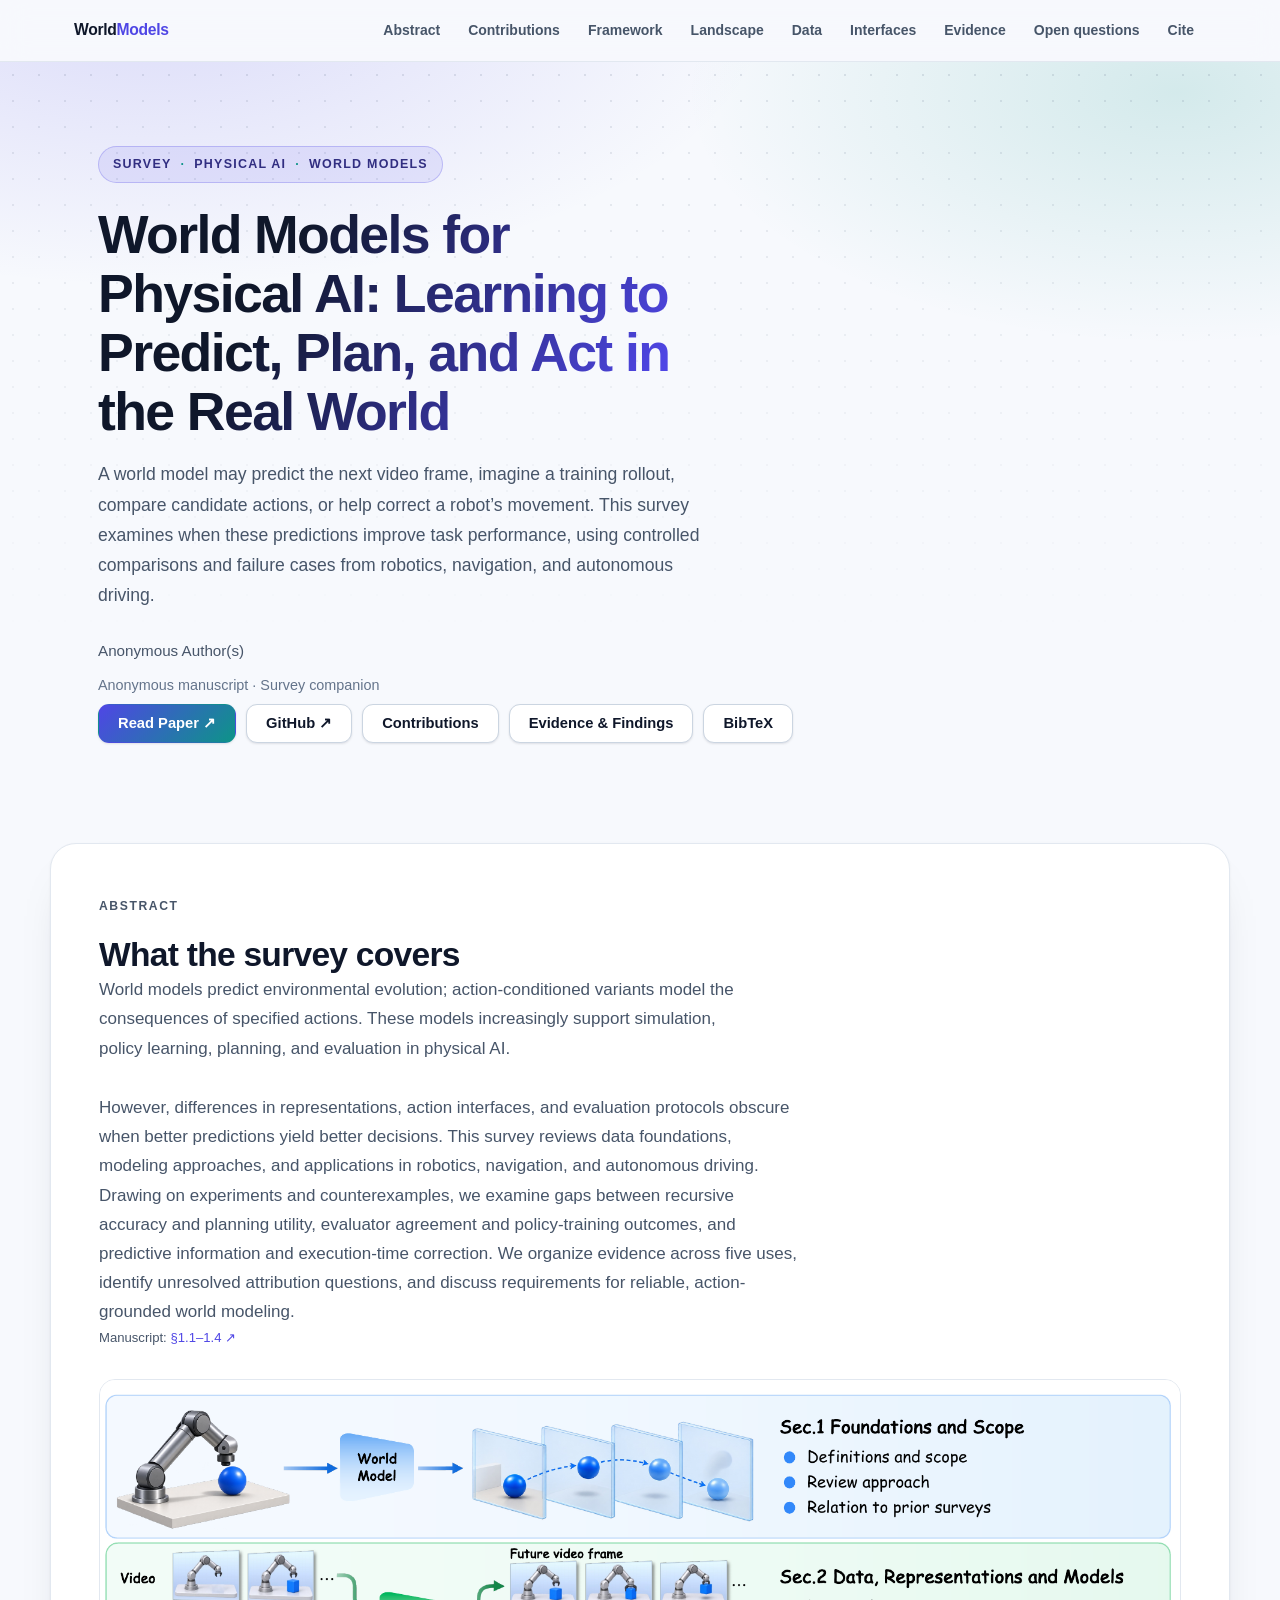
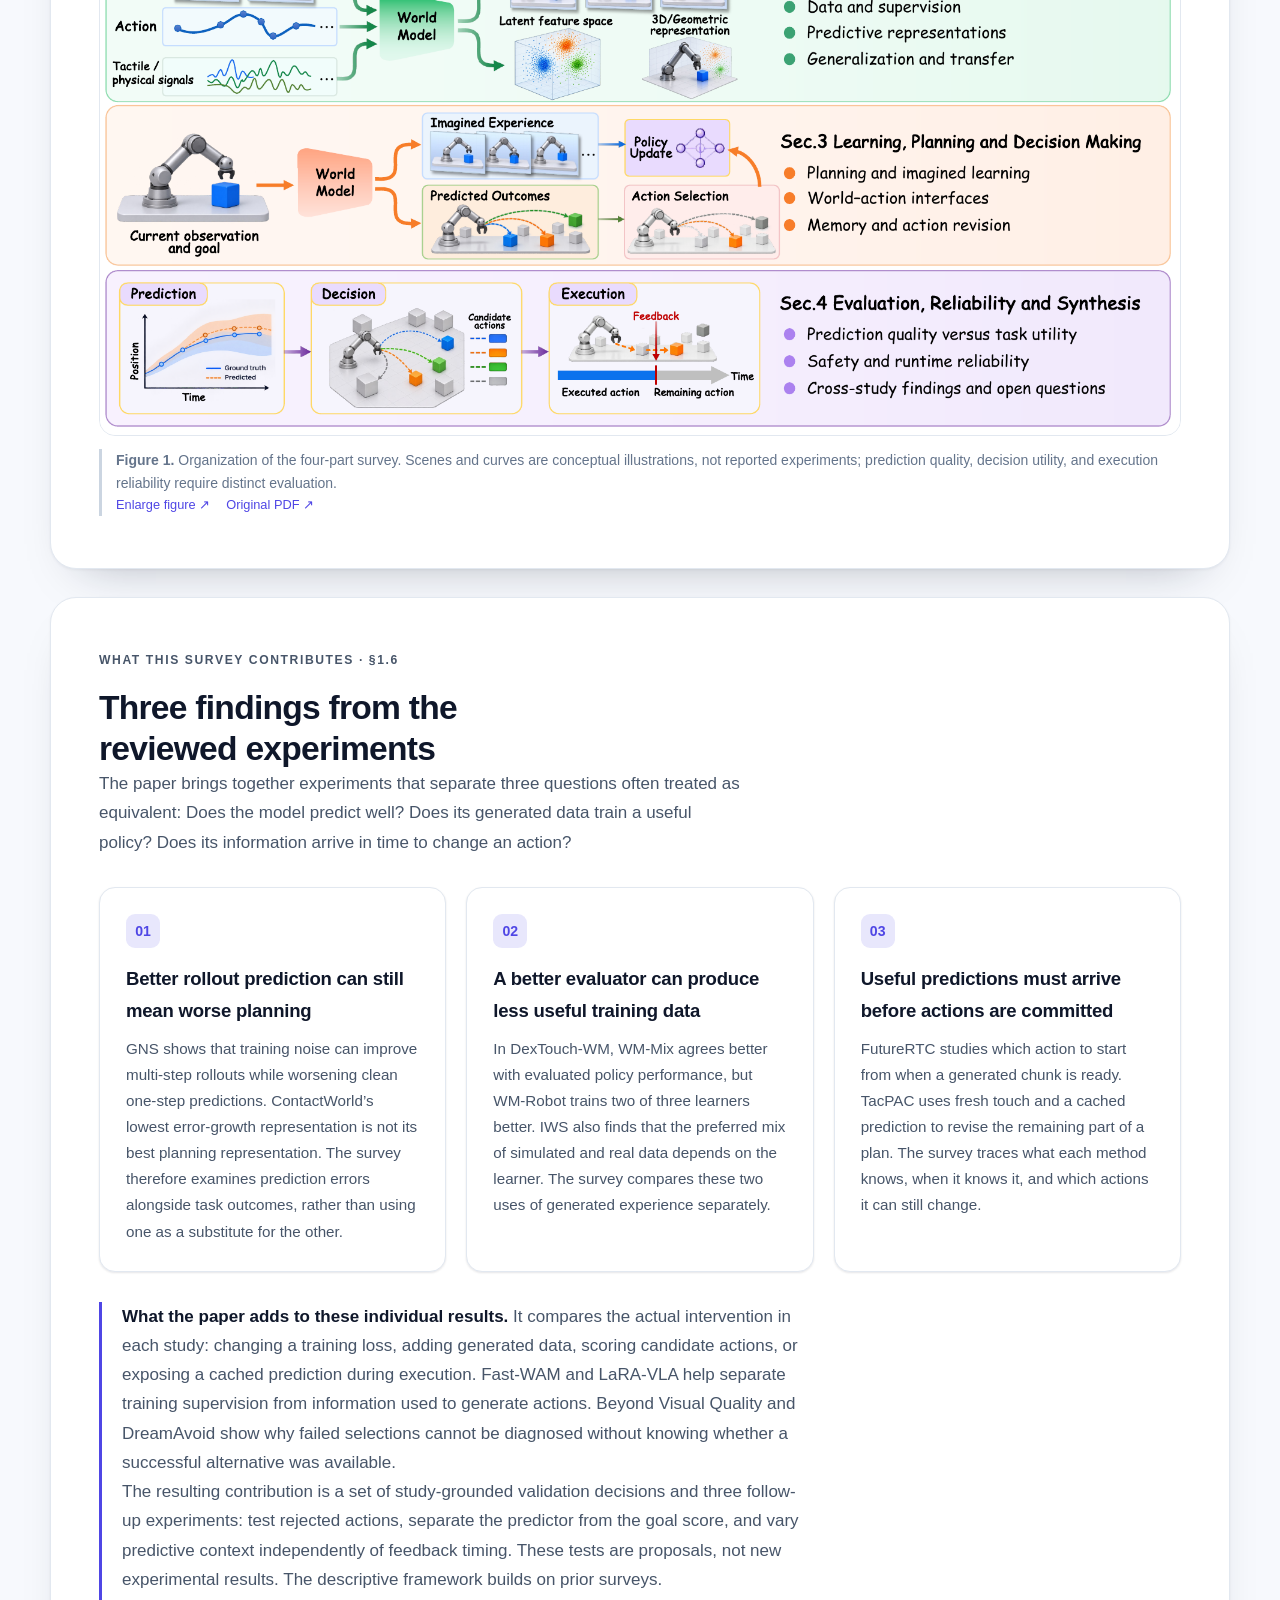
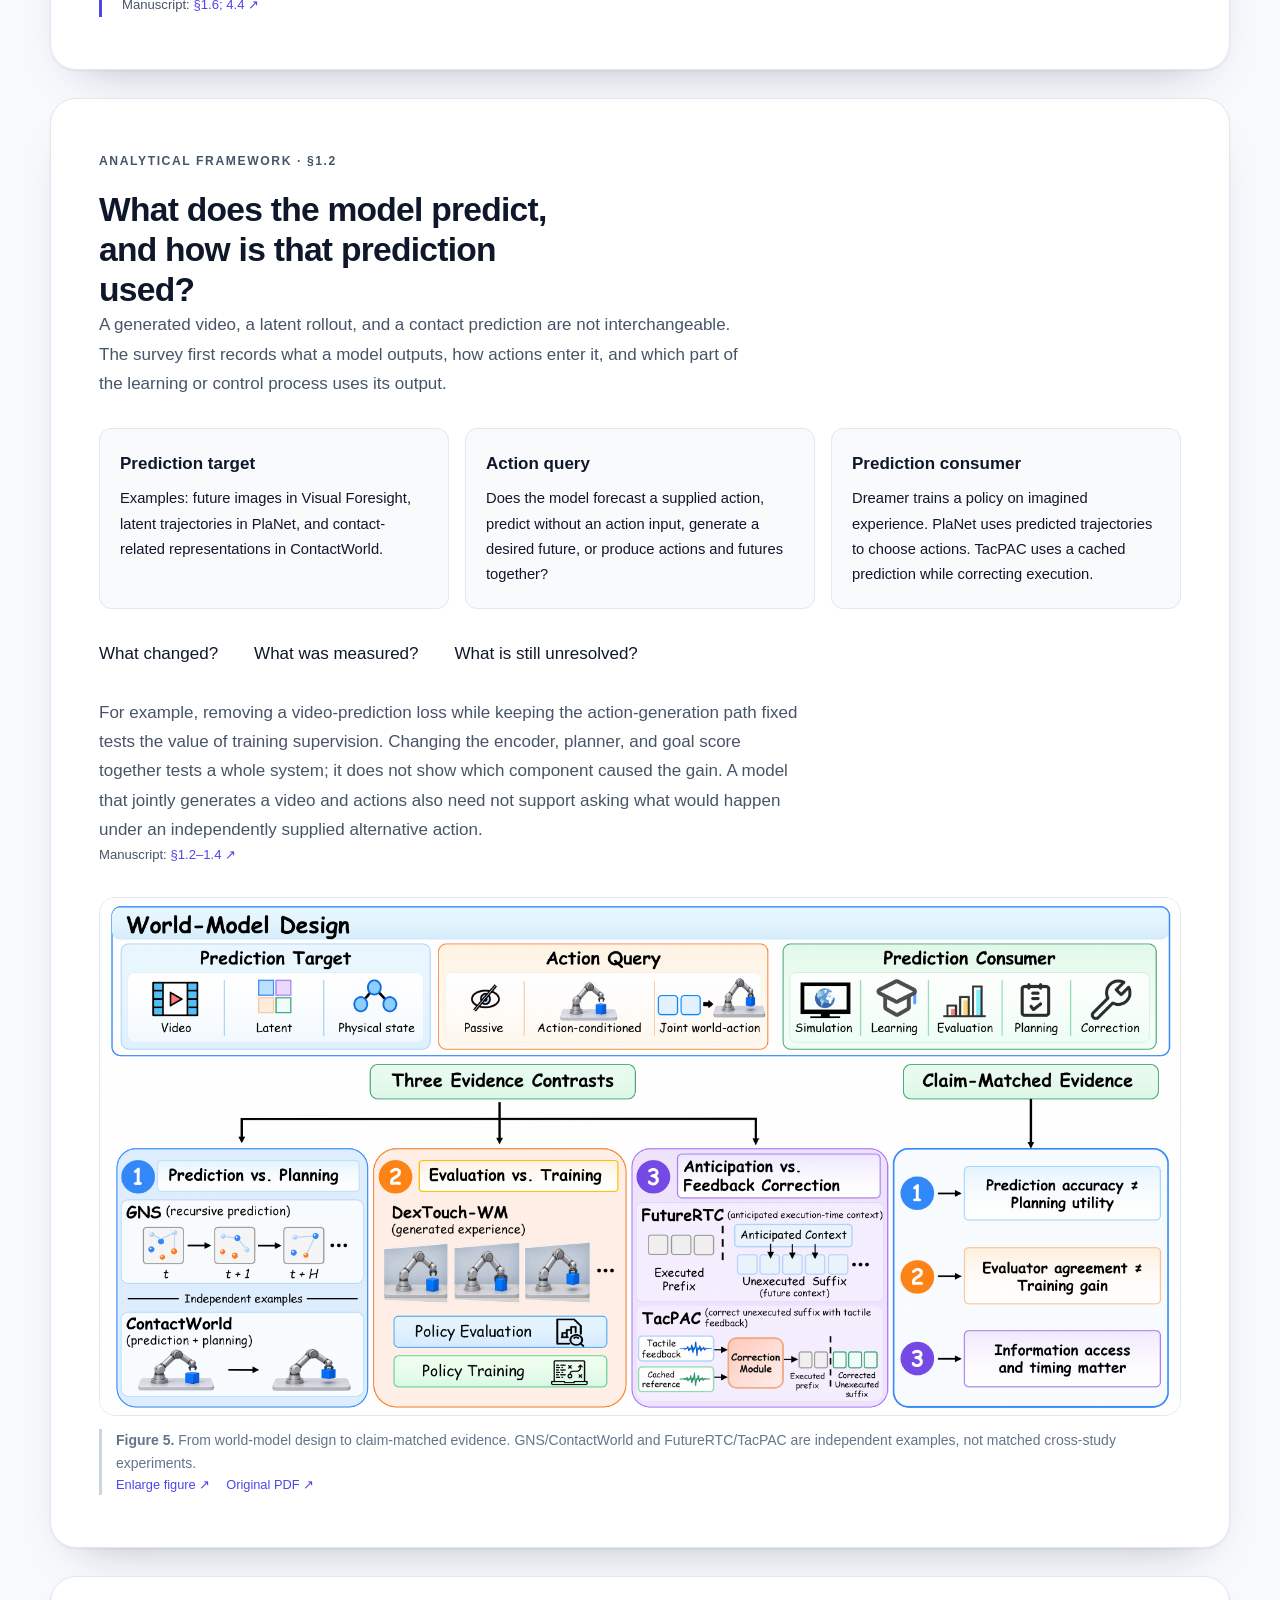
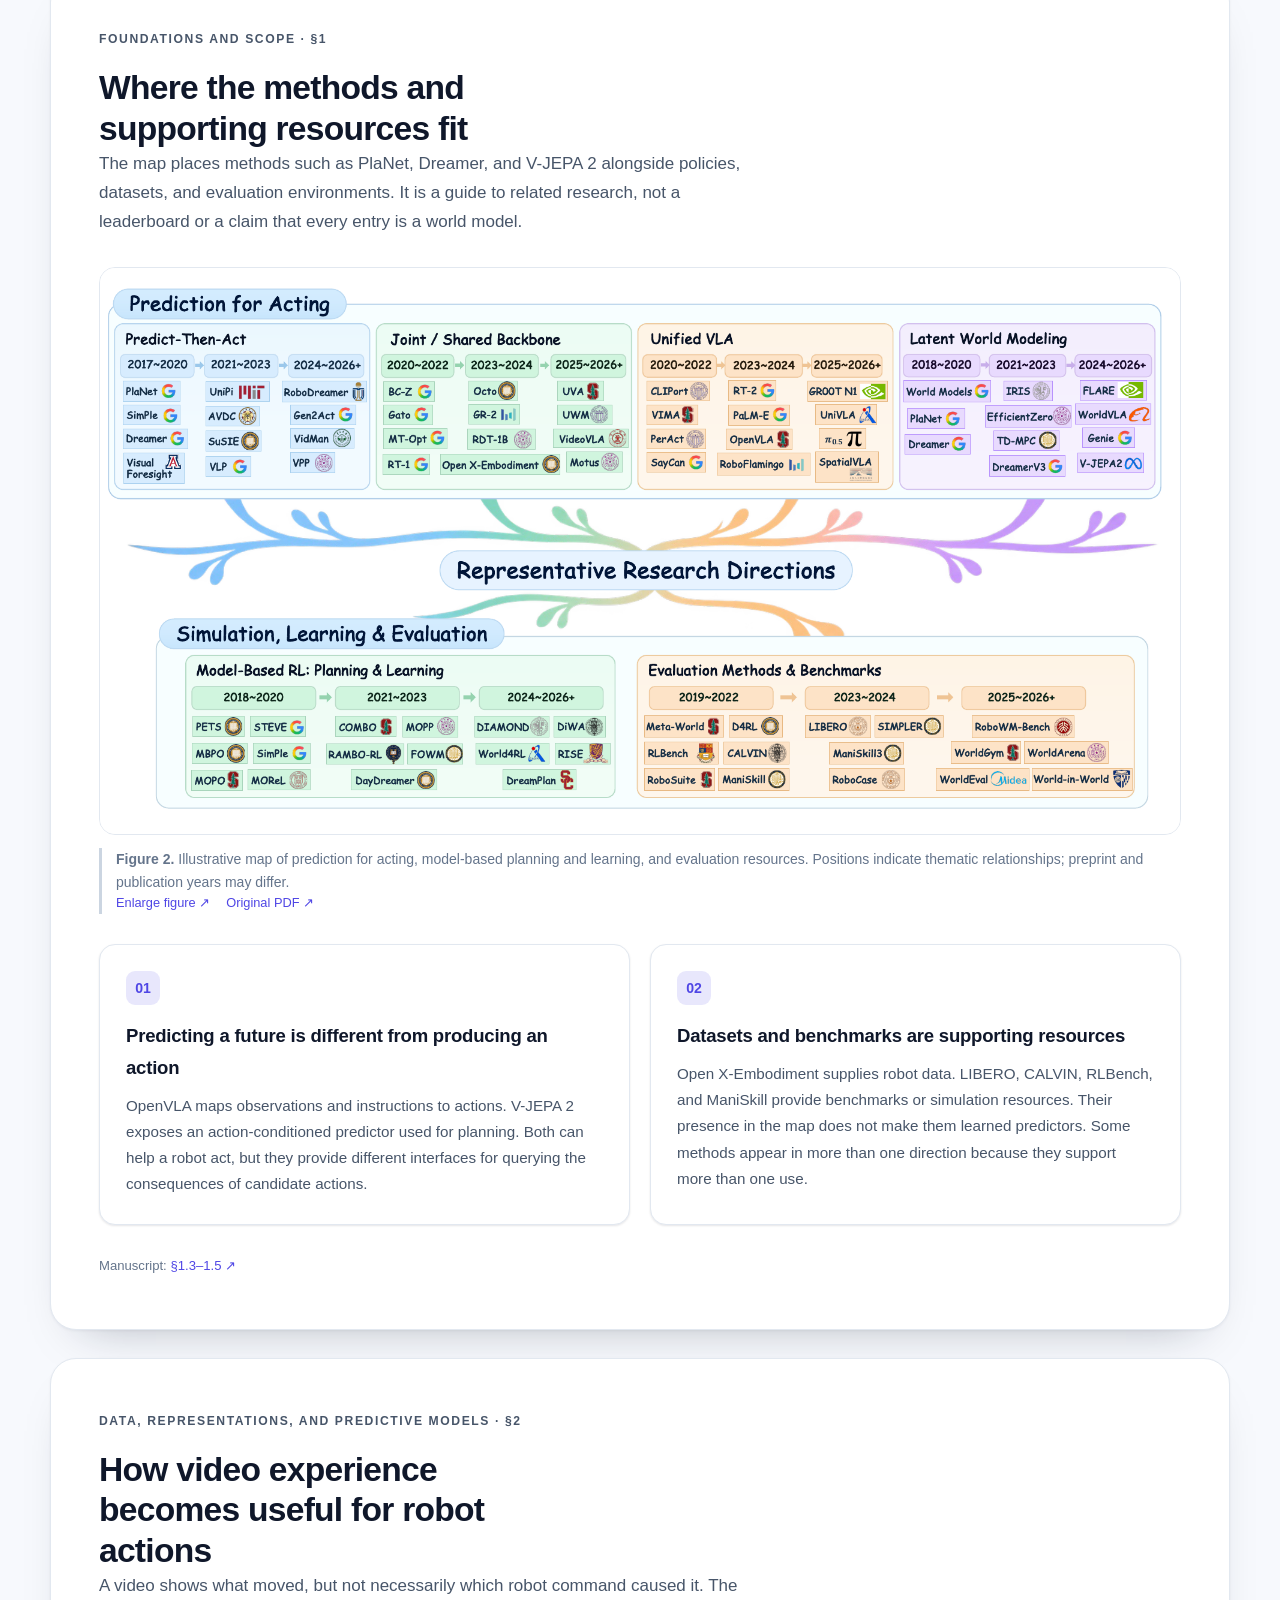
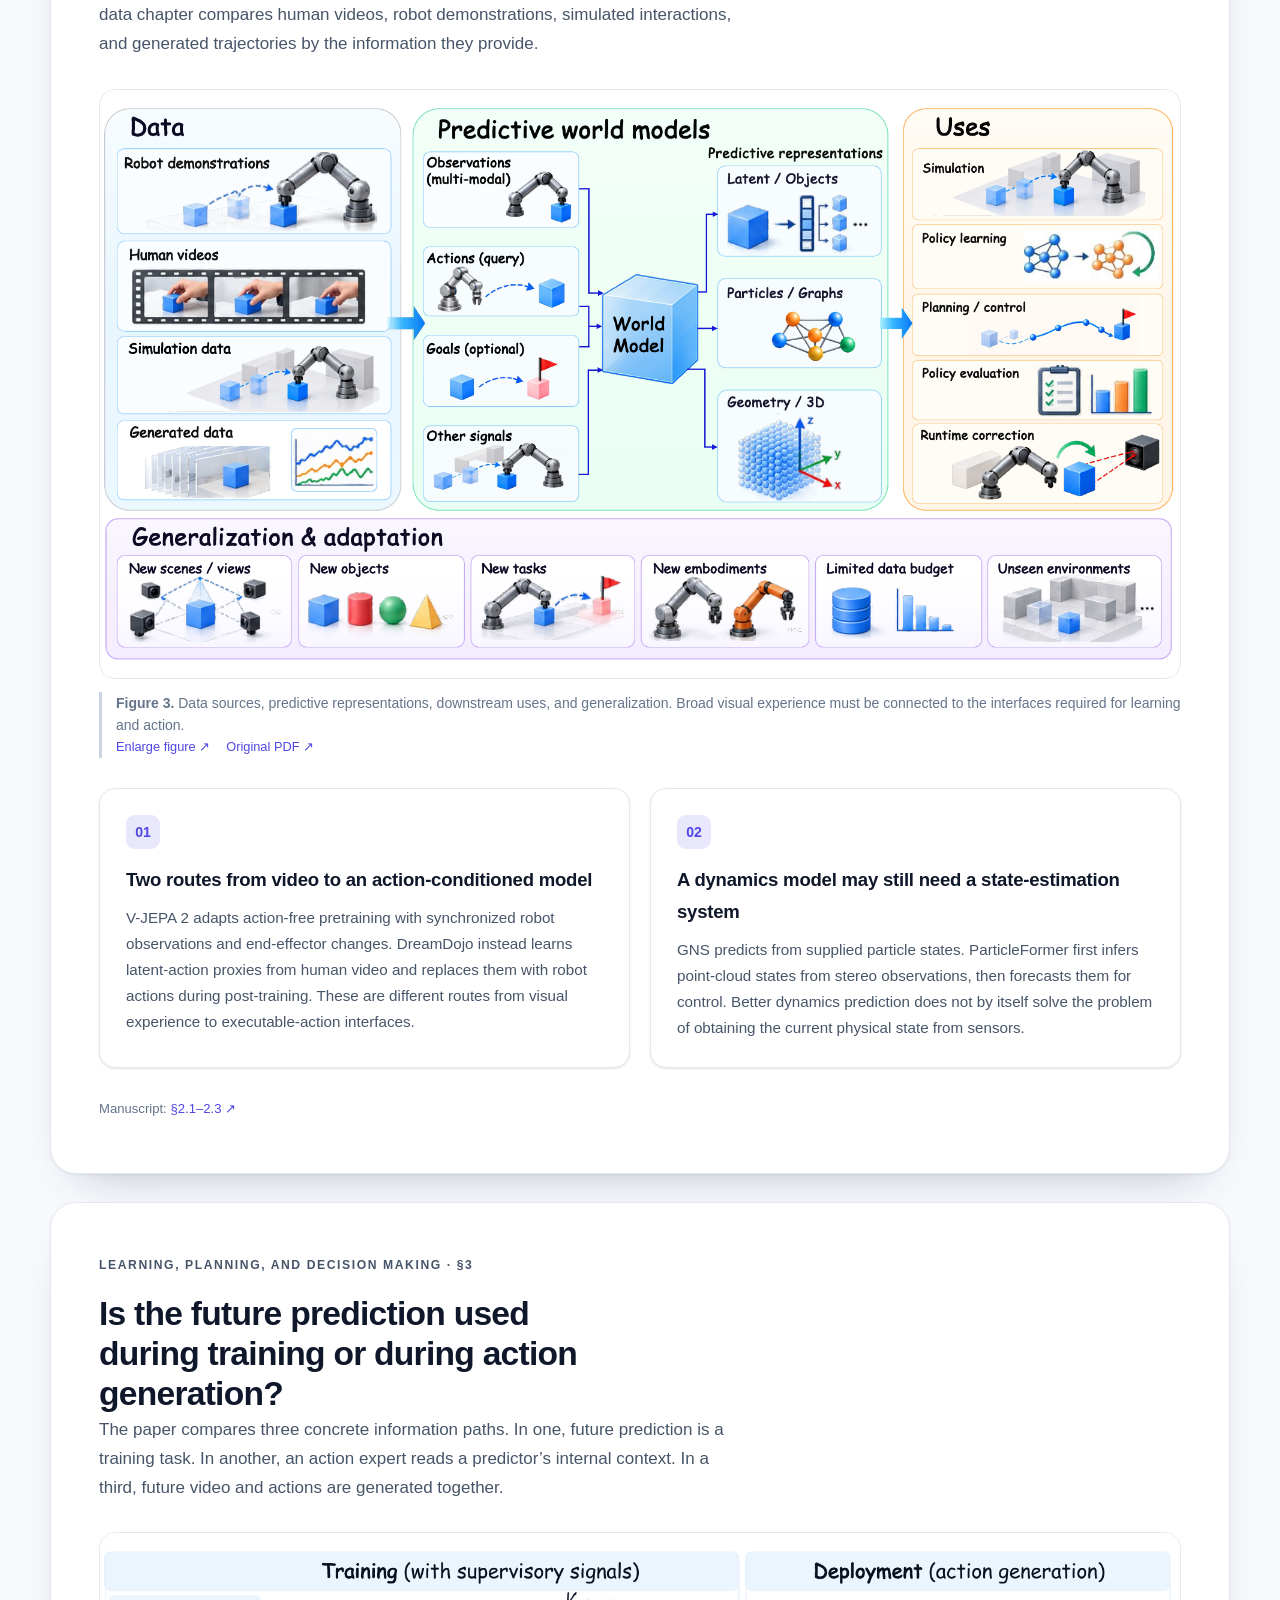
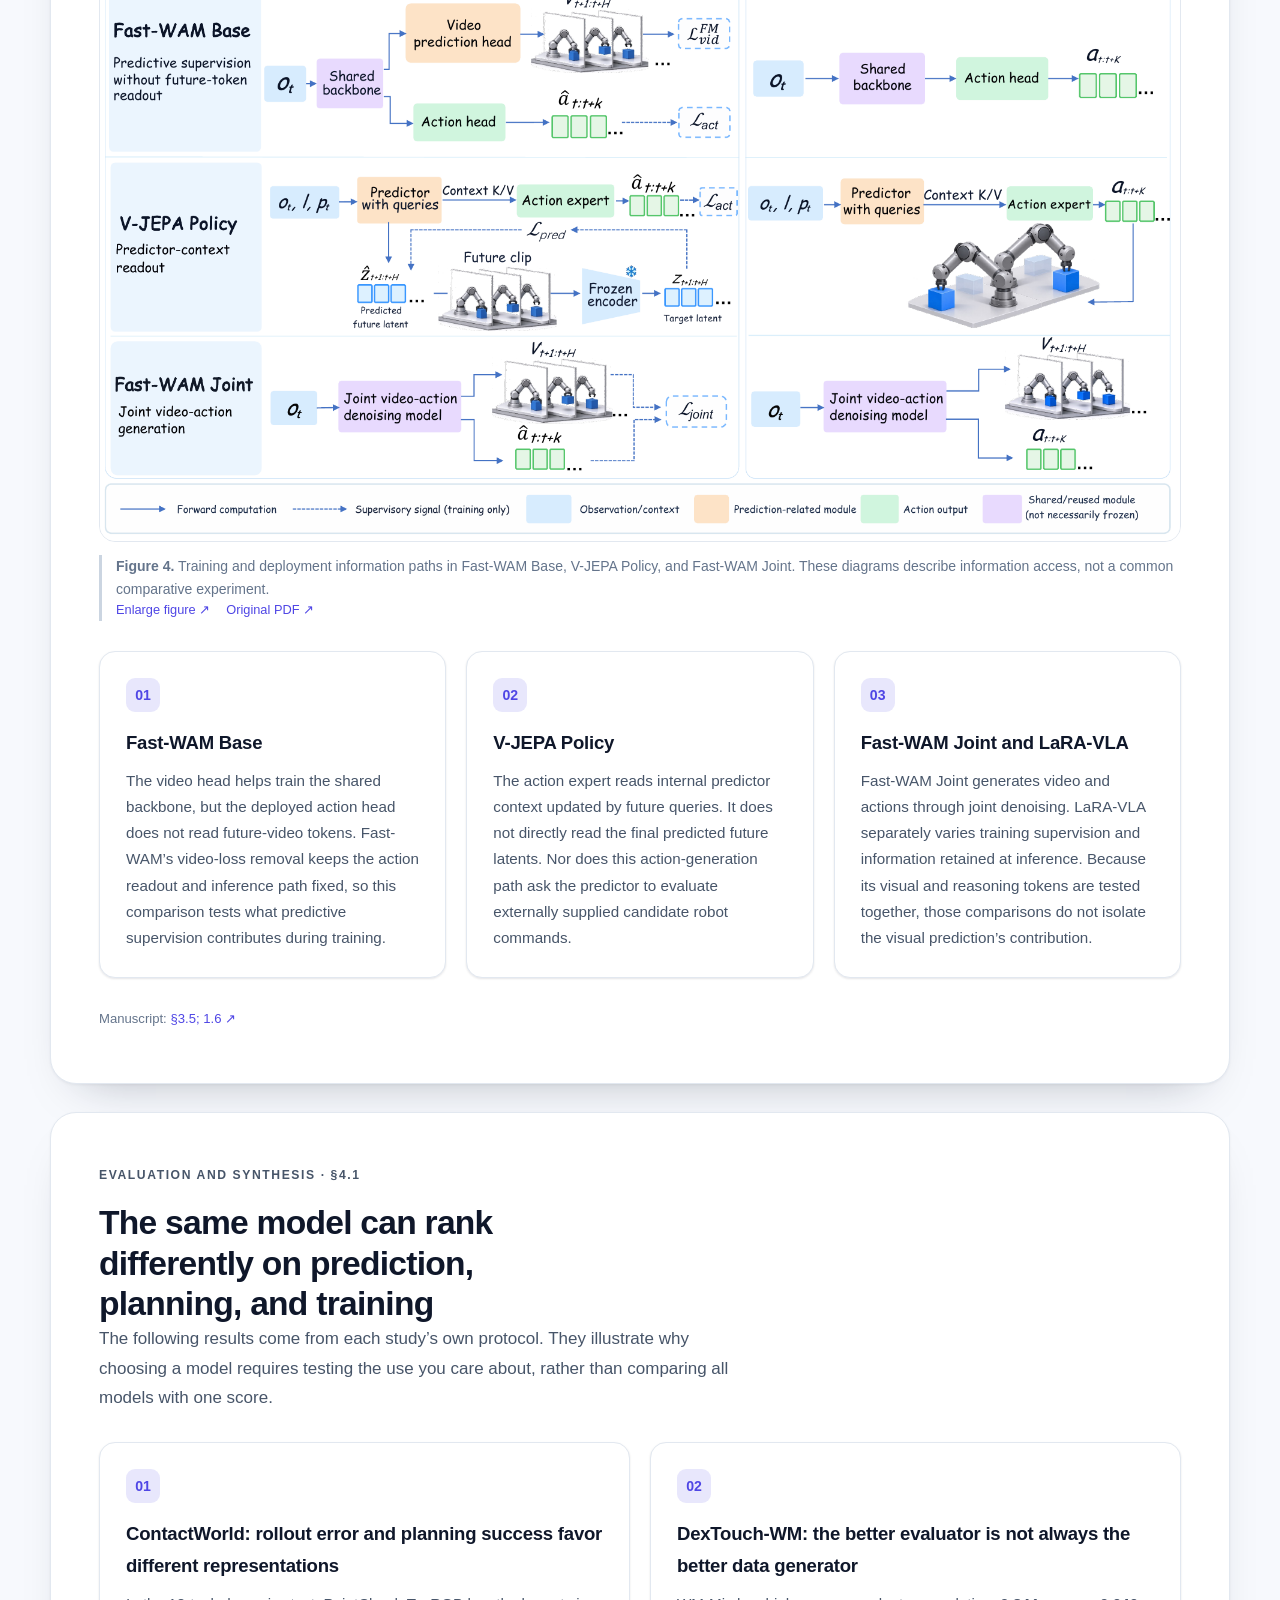
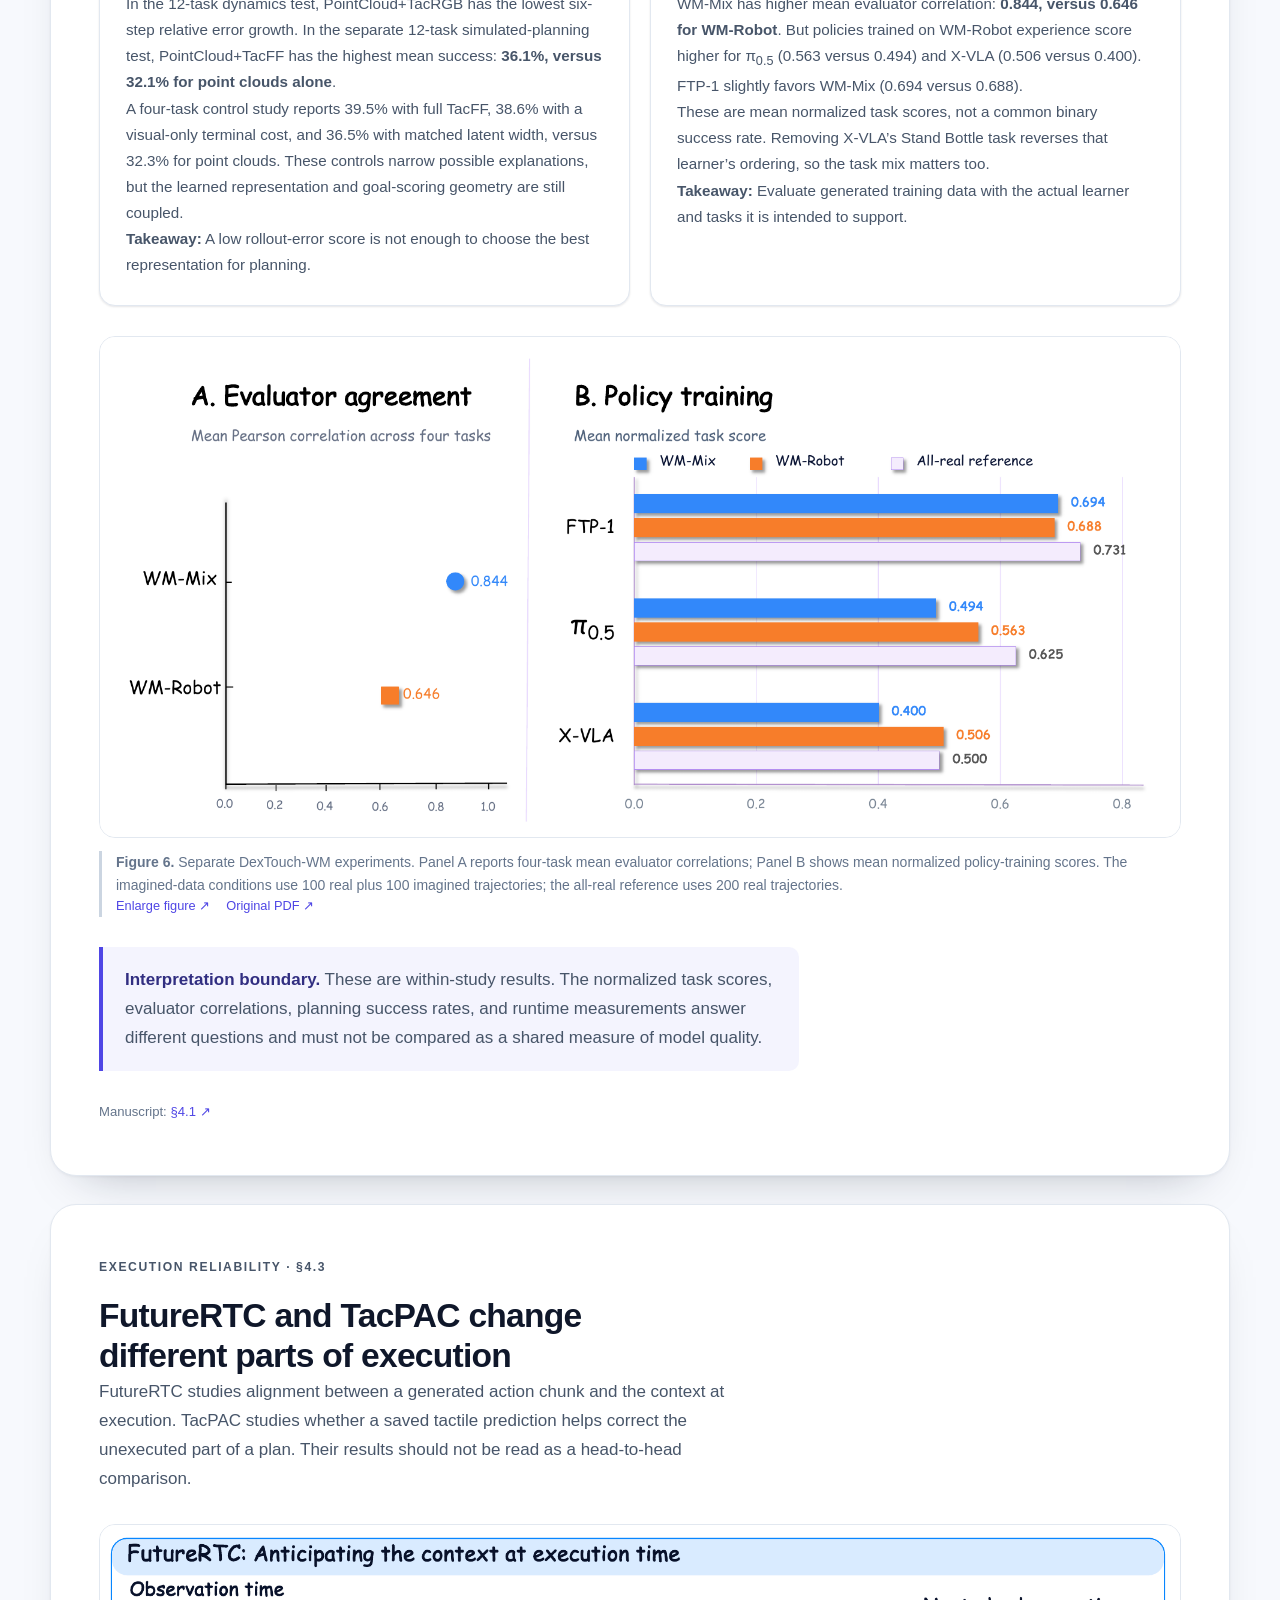
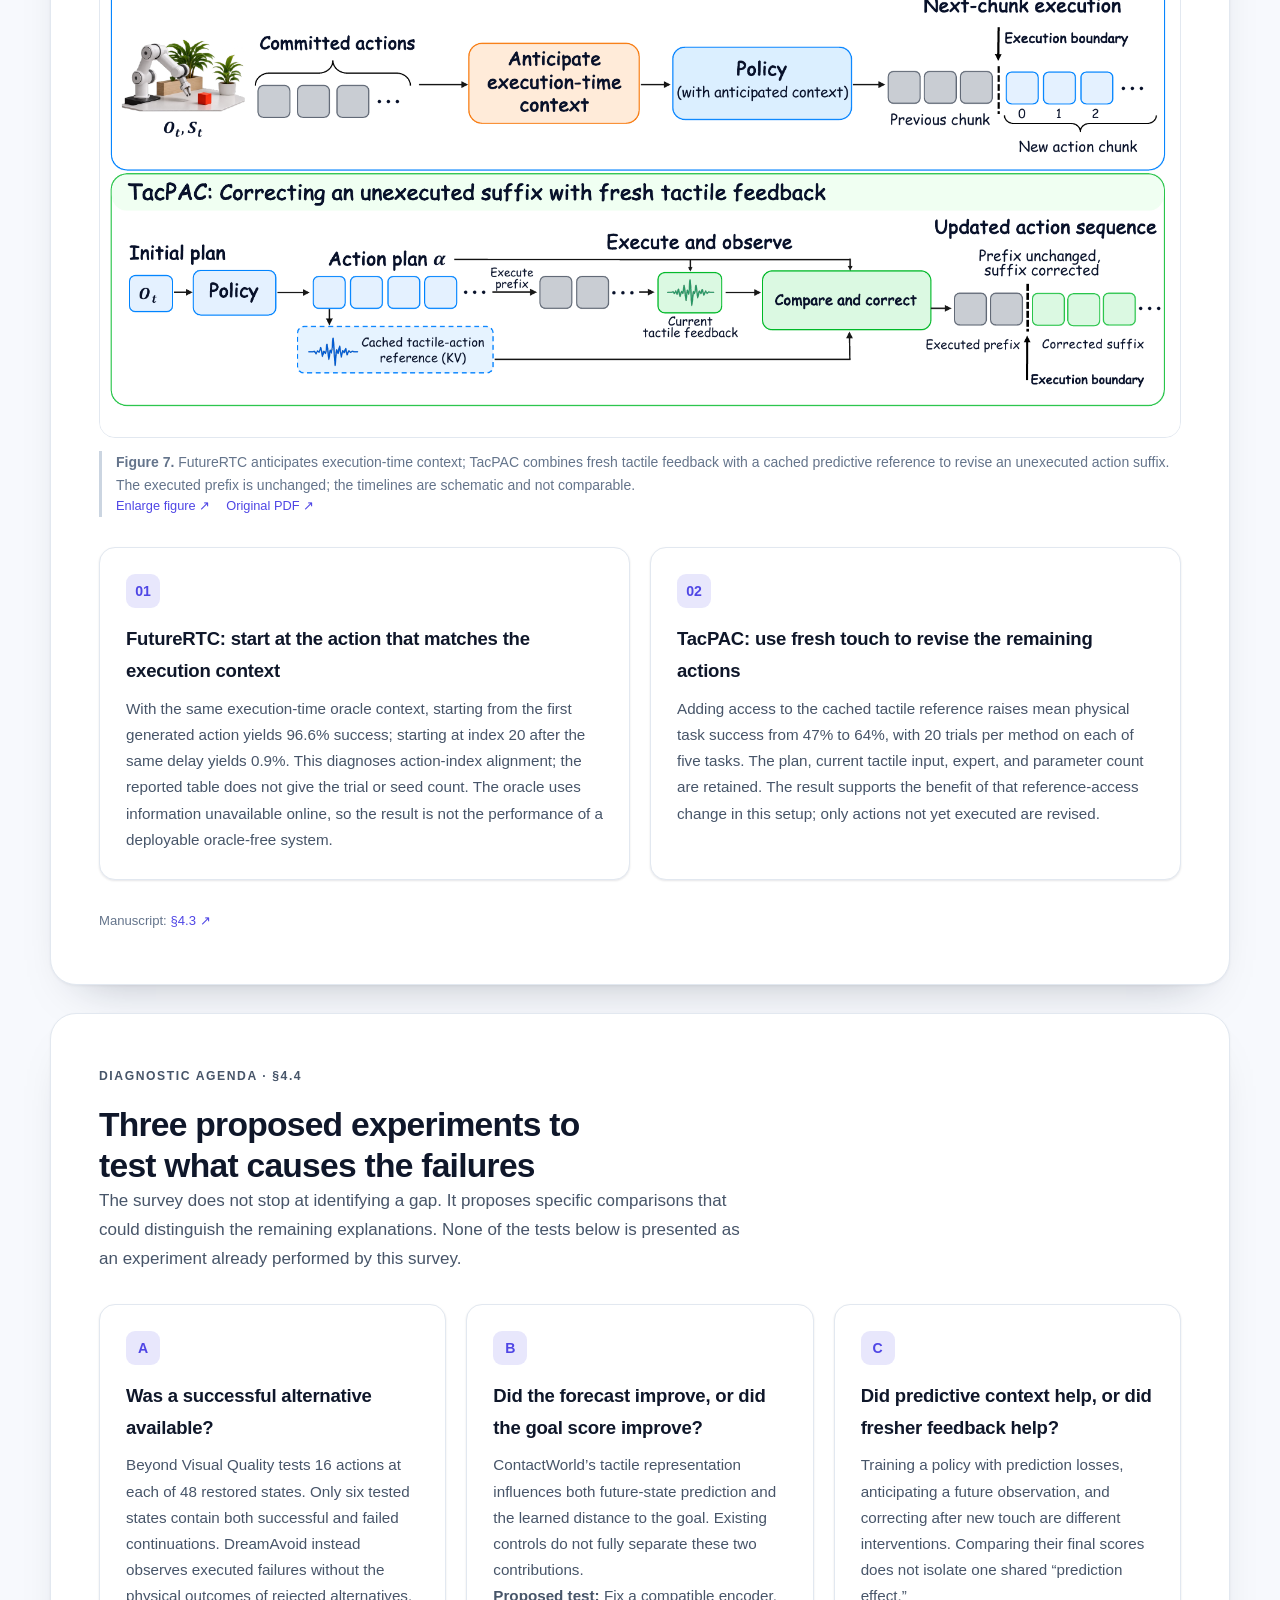
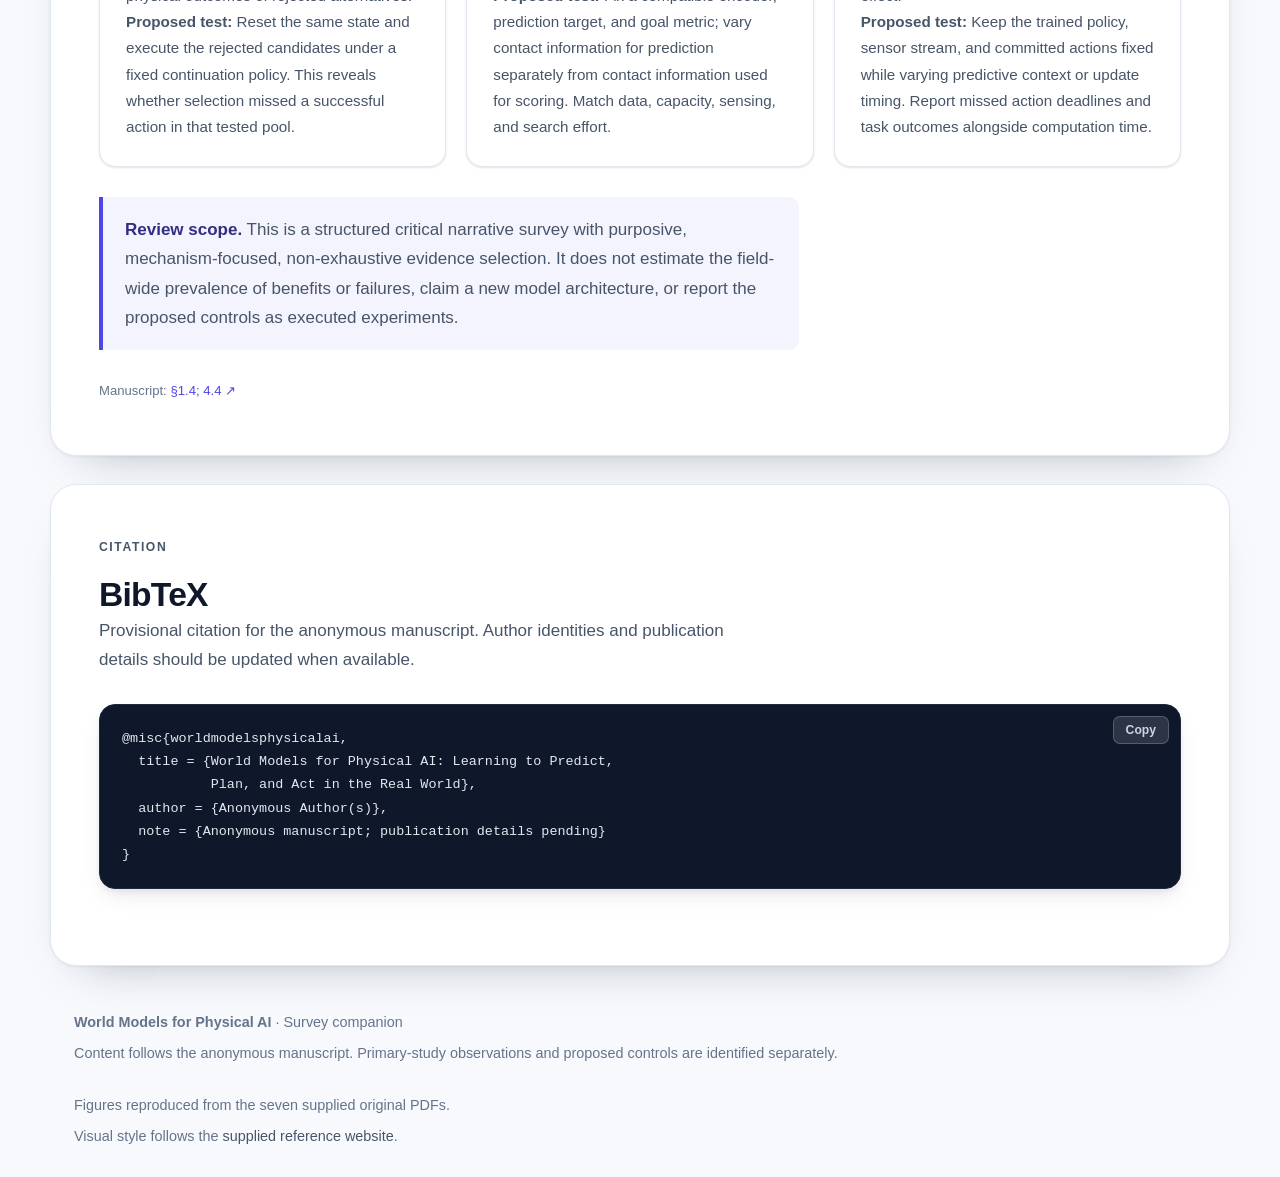
==== docs/index.html @ 06d360ed "Add survey companion site for GitHub Pages" ====
<!DOCTYPE html>
<html lang="en" data-theme="auto">
<head>
<meta charset="utf-8">
<meta name="viewport" content="width=device-width, initial-scale=1">

<!-- ==========================================================================
     World Models for Physical AI: Learning to Predict, Plan, and Act in the Real World
     Survey site. 内容取自论文正文与表格；图表为占位图，待替换为论文原图。
     ========================================================================== -->

<title>World Models for Physical AI: Learning to Predict, Plan, and Act in the Real World</title>
<meta name="description" content="A comprehensive survey of predictive world models for Physical AI. Covers data foundations, predictive representations, simulation, policy learning, planning, execution-time correction, and the evidence for downstream utility.">
<meta name="author" content="Anonymous Author(s)">
<link rel="canonical" href="https://dracoxa.github.io/World-Models-for-Physical-Survey/">

<!-- 社交分享卡片。上传一张 1200×630 的图，替换下面的 og-cover.png -->
<meta property="og:type" content="article">
<meta property="og:title" content="World Models for Physical AI: Learning to Predict, Plan, and Act in the Real World">
<meta property="og:description" content="A comprehensive survey of predictive world models for Physical AI. Covers data foundations, predictive representations, simulation, policy learning, planning, execution-time correction, and the evidence for downstream utility.">
<meta property="og:url" content="https://dracoxa.github.io/World-Models-for-Physical-Survey/">

<meta name="twitter:card" content="summary_large_image">
<meta name="twitter:title" content="World Models for Physical AI: Learning to Predict, Plan, and Act in the Real World">
<meta name="twitter:description" content="A comprehensive survey of predictive world models for Physical AI. Covers data foundations, predictive representations, simulation, policy learning, planning, execution-time correction, and the evidence for downstream utility.">


<!-- 图标：内联 data URI，省一次请求，也避免 404 -->
<link rel="icon" href="data:image/svg+xml,%3Csvg xmlns='http://www.w3.org/2000/svg' viewBox='0 0 100 100'%3E%3Crect width='100' height='100' rx='22' fill='%234f46e5'/%3E%3Ctext x='50' y='68' font-size='58' font-family='sans-serif' font-weight='bold' fill='white' text-anchor='middle'%3ES%3C/text%3E%3C/svg%3E">
<link rel="stylesheet" href="assets/style.css">

<!-- 结构化数据：让 Google 正确索引作者与标题，学术站很值得加 -->

<style>.source-link{font-size:.82rem;color:var(--text-mute)}.card .source-link{margin-top:14px}.audit{display:grid;grid-template-columns:repeat(3,1fr);gap:16px}.audit div{padding:20px;background:var(--bg-soft);border:1px solid var(--border);border-radius:12px}.audit strong{display:block;margin-bottom:8px}.audit p{margin:0;font-size:.92rem}.fig-zoom img{height:auto}.contribution-line{border-left:3px solid var(--brand);padding-left:20px}.figure-links{display:flex;gap:16px;flex-wrap:wrap;font-size:.8rem}.scope-list{padding-left:22px}.scope-list li{margin:12px 0} @media(max-width:680px){.audit{grid-template-columns:1fr}}</style></head>

<body><a class="skip" href="#main">Skip to content</a><header class="nav"><div class="nav-in"><a class="nav-brand" href="#top">World<span>Models</span></a><nav class="nav-links" aria-label="Sections"><a href="#abstract">Abstract</a><a href="#contributions">Contributions</a><a href="#framework">Framework</a><a href="#landscape">Landscape</a><a href="#data">Data</a><a href="#mechanisms">Interfaces</a><a href="#evidence">Evidence</a><a href="#challenges">Open questions</a><a href="#cite">Cite</a></nav><div class="nav-prog" id="prog"></div></div></header><main id="main"><section class="hero" id="top"><div class="wrap"><p class="eyebrow">Survey <b>·</b> Physical AI <b>·</b> World Models</p><h1>World Models for Physical AI: Learning to Predict, Plan, and Act in the Real World</h1><p class="lede">A world model may predict the next video frame, imagine a training rollout, compare candidate actions, or help correct a robot’s movement. This survey examines when these predictions improve task performance, using controlled comparisons and failure cases from robotics, navigation, and autonomous driving.</p><p class="authors"><span>Anonymous Author(s)</span></p><p class="affil">Anonymous manuscript · Survey companion</p><div class="cta"><a class="btn btn-primary" href="assets/survey.pdf" target="_blank" rel="noopener">Read Paper ↗</a><a class="btn" href="https://github.com/Dracoxa/World-Models-for-Physical-Survey" target="_blank" rel="noopener">GitHub ↗</a><a class="btn" href="#contributions">Contributions</a><a class="btn" href="#evidence">Evidence &amp; Findings</a><a class="btn" href="#cite">BibTeX</a></div></div></section><section id="abstract"><div class="wrap"><div class="sec-head prose"><p class="sec-kicker">Abstract</p><h2>What the survey covers</h2><p>World models predict environmental evolution; action-conditioned variants model the consequences of specified actions. These models increasingly support simulation, policy learning, planning, and evaluation in physical AI.</p></div><div class="prose"><p>However, differences in representations, action interfaces, and evaluation protocols obscure when better predictions yield better decisions. This survey reviews data foundations, modeling approaches, and applications in robotics, navigation, and autonomous driving. Drawing on experiments and counterexamples, we examine gaps between recursive accuracy and planning utility, evaluator agreement and policy-training outcomes, and predictive information and execution-time correction. We organize evidence across five uses, identify unresolved attribution questions, and discuss requirements for reliable, action-grounded world modeling.</p><p class="source-link">Manuscript: <a href="assets/survey.pdf#page=1" target="_blank" rel="noopener">§1.1–1.4 ↗</a></p></div><figure class="fig-zoom"><a href="assets/figure-01.png" target="_blank" rel="noopener"><img width="1800" height="1092" src="assets/figure-01.png" alt="Organization of the four-part survey. Scenes and curves are conceptual illustrations, not reported experiments; prediction quality, decision utility, and execution reliability require distinct evaluation." loading="lazy" decoding="async"></a><figcaption><strong>Figure 1.</strong> Organization of the four-part survey. Scenes and curves are conceptual illustrations, not reported experiments; prediction quality, decision utility, and execution reliability require distinct evaluation.<div class="figure-links"><a href="assets/figure-01.png" target="_blank" rel="noopener">Enlarge figure ↗</a><a href="assets/figure-01.pdf" target="_blank" rel="noopener">Original PDF ↗</a></div></figcaption></figure></div></section><section id="contributions"><div class="wrap"><div class="sec-head prose"><p class="sec-kicker">What this survey contributes · §1.6</p><h2>Three findings from the reviewed experiments</h2><p>The paper brings together experiments that separate three questions often treated as equivalent: Does the model predict well? Does its generated data train a useful policy? Does its information arrive in time to change an action?</p></div><div class="grid g3"><article class="card"><span class="card-num">01</span><h3>Better rollout prediction can still mean worse planning</h3><p>GNS shows that training noise can improve multi-step rollouts while worsening clean one-step predictions. ContactWorld’s lowest error-growth representation is not its best planning representation. The survey therefore examines prediction errors alongside task outcomes, rather than using one as a substitute for the other.</p></article><article class="card"><span class="card-num">02</span><h3>A better evaluator can produce less useful training data</h3><p>In DexTouch-WM, WM-Mix agrees better with evaluated policy performance, but WM-Robot trains two of three learners better. IWS also finds that the preferred mix of simulated and real data depends on the learner. The survey compares these two uses of generated experience separately.</p></article><article class="card"><span class="card-num">03</span><h3>Useful predictions must arrive before actions are committed</h3><p>FutureRTC studies which action to start from when a generated chunk is ready. TacPAC uses fresh touch and a cached prediction to revise the remaining part of a plan. The survey traces what each method knows, when it knows it, and which actions it can still change.</p></article></div><div class="prose contribution-line"><p><strong>What the paper adds to these individual results.</strong> It compares the actual intervention in each study: changing a training loss, adding generated data, scoring candidate actions, or exposing a cached prediction during execution. Fast-WAM and LaRA-VLA help separate training supervision from information used to generate actions. Beyond Visual Quality and DreamAvoid show why failed selections cannot be diagnosed without knowing whether a successful alternative was available.</p><p>The resulting contribution is a set of study-grounded validation decisions and three follow-up experiments: test rejected actions, separate the predictor from the goal score, and vary predictive context independently of feedback timing. These tests are proposals, not new experimental results. The descriptive framework builds on prior surveys.</p><p class="source-link">Manuscript: <a href="assets/survey.pdf#page=5" target="_blank" rel="noopener">§1.6; 4.4 ↗</a></p></div></div></section><section id="framework"><div class="wrap"><div class="sec-head prose"><p class="sec-kicker">Analytical framework · §1.2</p><h2>What does the model predict, and how is that prediction used?</h2><p>A generated video, a latent rollout, and a contact prediction are not interchangeable. The survey first records what a model outputs, how actions enter it, and which part of the learning or control process uses its output.</p></div><div class="audit"><div><strong>Prediction target</strong><p>Examples: future images in Visual Foresight, latent trajectories in PlaNet, and contact-related representations in ContactWorld.</p></div><div><strong>Action query</strong><p>Does the model forecast a supplied action, predict without an action input, generate a desired future, or produce actions and futures together?</p></div><div><strong>Prediction consumer</strong><p>Dreamer trains a policy on imagined experience. PlaNet uses predicted trajectories to choose actions. TacPAC uses a cached prediction while correcting execution.</p></div></div><div class="chain"><span>What changed?</span><span>What was measured?</span><span>What is still unresolved?</span></div><div class="prose"><p>For example, removing a video-prediction loss while keeping the action-generation path fixed tests the value of training supervision. Changing the encoder, planner, and goal score together tests a whole system; it does not show which component caused the gain. A model that jointly generates a video and actions also need not support asking what would happen under an independently supplied alternative action.</p><p class="source-link">Manuscript: <a href="assets/survey.pdf#page=2" target="_blank" rel="noopener">§1.2–1.4 ↗</a></p></div><figure class="fig-zoom"><a href="assets/figure-05.png" target="_blank" rel="noopener"><img width="1800" height="863" src="assets/figure-05.png" alt="From world-model design to claim-matched evidence. GNS/ContactWorld and FutureRTC/TacPAC are independent examples, not matched cross-study experiments." loading="lazy" decoding="async"></a><figcaption><strong>Figure 5.</strong> From world-model design to claim-matched evidence. GNS/ContactWorld and FutureRTC/TacPAC are independent examples, not matched cross-study experiments.<div class="figure-links"><a href="assets/figure-05.png" target="_blank" rel="noopener">Enlarge figure ↗</a><a href="assets/figure-05.pdf" target="_blank" rel="noopener">Original PDF ↗</a></div></figcaption></figure></div></section><section id="landscape"><div class="wrap"><div class="sec-head prose"><p class="sec-kicker">Foundations and scope · §1</p><h2>Where the methods and supporting resources fit</h2><p>The map places methods such as PlaNet, Dreamer, and V-JEPA 2 alongside policies, datasets, and evaluation environments. It is a guide to related research, not a leaderboard or a claim that every entry is a world model.</p></div><figure class="fig-zoom"><a href="assets/figure-02.png" target="_blank" rel="noopener"><img width="1800" height="944" src="assets/figure-02.png" alt="Illustrative map of prediction for acting, model-based planning and learning, and evaluation resources. Positions indicate thematic relationships; preprint and publication years may differ." loading="lazy" decoding="async"></a><figcaption><strong>Figure 2.</strong> Illustrative map of prediction for acting, model-based planning and learning, and evaluation resources. Positions indicate thematic relationships; preprint and publication years may differ.<div class="figure-links"><a href="assets/figure-02.png" target="_blank" rel="noopener">Enlarge figure ↗</a><a href="assets/figure-02.pdf" target="_blank" rel="noopener">Original PDF ↗</a></div></figcaption></figure><div class="grid g2"><article class="card"><span class="card-num">01</span><h3>Predicting a future is different from producing an action</h3><p>OpenVLA maps observations and instructions to actions. V-JEPA 2 exposes an action-conditioned predictor used for planning. Both can help a robot act, but they provide different interfaces for querying the consequences of candidate actions.</p></article><article class="card"><span class="card-num">02</span><h3>Datasets and benchmarks are supporting resources</h3><p>Open X-Embodiment supplies robot data. LIBERO, CALVIN, RLBench, and ManiSkill provide benchmarks or simulation resources. Their presence in the map does not make them learned predictors. Some methods appear in more than one direction because they support more than one use.</p></article></div><p class="source-link">Manuscript: <a href="assets/survey.pdf#page=3" target="_blank" rel="noopener">§1.3–1.5 ↗</a></p></div></section><section id="data"><div class="wrap"><div class="sec-head prose"><p class="sec-kicker">Data, representations, and predictive models · §2</p><h2>How video experience becomes useful for robot actions</h2><p>A video shows what moved, but not necessarily which robot command caused it. The data chapter compares human videos, robot demonstrations, simulated interactions, and generated trajectories by the information they provide.</p></div><figure class="fig-zoom"><a href="assets/figure-03.png" target="_blank" rel="noopener"><img width="1800" height="980" src="assets/figure-03.png" alt="Data sources, predictive representations, downstream uses, and generalization. Broad visual experience must be connected to the interfaces required for learning and action." loading="lazy" decoding="async"></a><figcaption><strong>Figure 3.</strong> Data sources, predictive representations, downstream uses, and generalization. Broad visual experience must be connected to the interfaces required for learning and action.<div class="figure-links"><a href="assets/figure-03.png" target="_blank" rel="noopener">Enlarge figure ↗</a><a href="assets/figure-03.pdf" target="_blank" rel="noopener">Original PDF ↗</a></div></figcaption></figure><div class="grid g2"><article class="card"><span class="card-num">01</span><h3>Two routes from video to an action-conditioned model</h3><p>V-JEPA 2 adapts action-free pretraining with synchronized robot observations and end-effector changes. DreamDojo instead learns latent-action proxies from human video and replaces them with robot actions during post-training. These are different routes from visual experience to executable-action interfaces.</p></article><article class="card"><span class="card-num">02</span><h3>A dynamics model may still need a state-estimation system</h3><p>GNS predicts from supplied particle states. ParticleFormer first infers point-cloud states from stereo observations, then forecasts them for control. Better dynamics prediction does not by itself solve the problem of obtaining the current physical state from sensors.</p></article></div><p class="source-link">Manuscript: <a href="assets/survey.pdf#page=5" target="_blank" rel="noopener">§2.1–2.3 ↗</a></p></div></section><section id="mechanisms"><div class="wrap"><div class="sec-head prose"><p class="sec-kicker">Learning, planning, and decision making · §3</p><h2>Is the future prediction used during training or during action generation?</h2><p>The paper compares three concrete information paths. In one, future prediction is a training task. In another, an action expert reads a predictor’s internal context. In a third, future video and actions are generated together.</p></div><figure class="fig-zoom"><a href="assets/figure-04.png" target="_blank" rel="noopener"><img width="1800" height="1013" src="assets/figure-04.png" alt="Training and deployment information paths in Fast-WAM Base, V-JEPA Policy, and Fast-WAM Joint. These diagrams describe information access, not a common comparative experiment." loading="lazy" decoding="async"></a><figcaption><strong>Figure 4.</strong> Training and deployment information paths in Fast-WAM Base, V-JEPA Policy, and Fast-WAM Joint. These diagrams describe information access, not a common comparative experiment.<div class="figure-links"><a href="assets/figure-04.png" target="_blank" rel="noopener">Enlarge figure ↗</a><a href="assets/figure-04.pdf" target="_blank" rel="noopener">Original PDF ↗</a></div></figcaption></figure><div class="grid g3"><article class="card"><span class="card-num">01</span><h3>Fast-WAM Base</h3><p>The video head helps train the shared backbone, but the deployed action head does not read future-video tokens. Fast-WAM’s video-loss removal keeps the action readout and inference path fixed, so this comparison tests what predictive supervision contributes during training.</p></article><article class="card"><span class="card-num">02</span><h3>V-JEPA Policy</h3><p>The action expert reads internal predictor context updated by future queries. It does not directly read the final predicted future latents. Nor does this action-generation path ask the predictor to evaluate externally supplied candidate robot commands.</p></article><article class="card"><span class="card-num">03</span><h3>Fast-WAM Joint and LaRA-VLA</h3><p>Fast-WAM Joint generates video and actions through joint denoising. LaRA-VLA separately varies training supervision and information retained at inference. Because its visual and reasoning tokens are tested together, those comparisons do not isolate the visual prediction’s contribution.</p></article></div><p class="source-link">Manuscript: <a href="assets/survey.pdf#page=17" target="_blank" rel="noopener">§3.5; 1.6 ↗</a></p></div></section><section id="evidence"><div class="wrap"><div class="sec-head prose"><p class="sec-kicker">Evaluation and synthesis · §4.1</p><h2>The same model can rank differently on prediction, planning, and training</h2><p>The following results come from each study’s own protocol. They illustrate why choosing a model requires testing the use you care about, rather than comparing all models with one score.</p></div><div class="grid g2"><article class="card"><span class="card-num">01</span><h3>ContactWorld: rollout error and planning success favor different representations</h3><p>In the 12-task dynamics test, PointCloud+TacRGB has the lowest six-step relative error growth. In the separate 12-task simulated-planning test, PointCloud+TacFF has the highest mean success: <strong>36.1%, versus 32.1% for point clouds alone</strong>.</p><p>A four-task control study reports 39.5% with full TacFF, 38.6% with a visual-only terminal cost, and 36.5% with matched latent width, versus 32.3% for point clouds. These controls narrow possible explanations, but the learned representation and goal-scoring geometry are still coupled.</p><p><strong>Takeaway:</strong> A low rollout-error score is not enough to choose the best representation for planning.</p></article><article class="card"><span class="card-num">02</span><h3>DexTouch-WM: the better evaluator is not always the better data generator</h3><p>WM-Mix has higher mean evaluator correlation: <strong>0.844, versus 0.646 for WM-Robot</strong>. But policies trained on WM-Robot experience score higher for π<sub>0.5</sub> (0.563 versus 0.494) and X-VLA (0.506 versus 0.400). FTP-1 slightly favors WM-Mix (0.694 versus 0.688).</p><p>These are mean normalized task scores, not a common binary success rate. Removing X-VLA’s Stand Bottle task reverses that learner’s ordering, so the task mix matters too.</p><p><strong>Takeaway:</strong> Evaluate generated training data with the actual learner and tasks it is intended to support.</p></article></div><figure class="fig-zoom"><a href="assets/figure-06.png" target="_blank" rel="noopener"><img width="1800" height="834" src="assets/figure-06.png" alt="Separate DexTouch-WM experiments. Panel A reports four-task mean evaluator correlations; Panel B shows mean normalized policy-training scores. The imagined-data conditions use 100 real plus 100 imagined trajectories; the all-real reference uses 200 real trajectories." loading="lazy" decoding="async"></a><figcaption><strong>Figure 6.</strong> Separate DexTouch-WM experiments. Panel A reports four-task mean evaluator correlations; Panel B shows mean normalized policy-training scores. The imagined-data conditions use 100 real plus 100 imagined trajectories; the all-real reference uses 200 real trajectories.<div class="figure-links"><a href="assets/figure-06.png" target="_blank" rel="noopener">Enlarge figure ↗</a><a href="assets/figure-06.pdf" target="_blank" rel="noopener">Original PDF ↗</a></div></figcaption></figure><div class="note prose"><p><strong>Interpretation boundary.</strong> These are within-study results. The normalized task scores, evaluator correlations, planning success rates, and runtime measurements answer different questions and must not be compared as a shared measure of model quality.</p></div><p class="source-link">Manuscript: <a href="assets/survey.pdf#page=19" target="_blank" rel="noopener">§4.1 ↗</a></p></div></section><section id="runtime"><div class="wrap"><div class="sec-head prose"><p class="sec-kicker">Execution reliability · §4.3</p><h2>FutureRTC and TacPAC change different parts of execution</h2><p>FutureRTC studies alignment between a generated action chunk and the context at execution. TacPAC studies whether a saved tactile prediction helps correct the unexecuted part of a plan. Their results should not be read as a head-to-head comparison.</p></div><figure class="fig-zoom"><a href="assets/figure-07.png" target="_blank" rel="noopener"><img width="1800" height="854" src="assets/figure-07.png" alt="FutureRTC anticipates execution-time context; TacPAC combines fresh tactile feedback with a cached predictive reference to revise an unexecuted action suffix. The executed prefix is unchanged; the timelines are schematic and not comparable." loading="lazy" decoding="async"></a><figcaption><strong>Figure 7.</strong> FutureRTC anticipates execution-time context; TacPAC combines fresh tactile feedback with a cached predictive reference to revise an unexecuted action suffix. The executed prefix is unchanged; the timelines are schematic and not comparable.<div class="figure-links"><a href="assets/figure-07.png" target="_blank" rel="noopener">Enlarge figure ↗</a><a href="assets/figure-07.pdf" target="_blank" rel="noopener">Original PDF ↗</a></div></figcaption></figure><div class="grid g2"><article class="card"><span class="card-num">01</span><h3>FutureRTC: start at the action that matches the execution context</h3><p>With the same execution-time oracle context, starting from the first generated action yields 96.6% success; starting at index 20 after the same delay yields 0.9%. This diagnoses action-index alignment; the reported table does not give the trial or seed count. The oracle uses information unavailable online, so the result is not the performance of a deployable oracle-free system.</p></article><article class="card"><span class="card-num">02</span><h3>TacPAC: use fresh touch to revise the remaining actions</h3><p>Adding access to the cached tactile reference raises mean physical task success from 47% to 64%, with 20 trials per method on each of five tasks. The plan, current tactile input, expert, and parameter count are retained. The result supports the benefit of that reference-access change in this setup; only actions not yet executed are revised.</p></article></div><p class="source-link">Manuscript: <a href="assets/survey.pdf#page=23" target="_blank" rel="noopener">§4.3 ↗</a></p></div></section><section id="challenges"><div class="wrap"><div class="sec-head prose"><p class="sec-kicker">Diagnostic agenda · §4.4</p><h2>Three proposed experiments to test what causes the failures</h2><p>The survey does not stop at identifying a gap. It proposes specific comparisons that could distinguish the remaining explanations. None of the tests below is presented as an experiment already performed by this survey.</p></div><div class="grid g3"><article class="card"><span class="card-num">A</span><h3>Was a successful alternative available?</h3><p>Beyond Visual Quality tests 16 actions at each of 48 restored states. Only six tested states contain both successful and failed continuations. DreamAvoid instead observes executed failures without the physical outcomes of rejected alternatives.</p><p><strong>Proposed test:</strong> Reset the same state and execute the rejected candidates under a fixed continuation policy. This reveals whether selection missed a successful action in that tested pool.</p></article><article class="card"><span class="card-num">B</span><h3>Did the forecast improve, or did the goal score improve?</h3><p>ContactWorld’s tactile representation influences both future-state prediction and the learned distance to the goal. Existing controls do not fully separate these two contributions.</p><p><strong>Proposed test:</strong> Fix a compatible encoder, prediction target, and goal metric; vary contact information for prediction separately from contact information used for scoring. Match data, capacity, sensing, and search effort.</p></article><article class="card"><span class="card-num">C</span><h3>Did predictive context help, or did fresher feedback help?</h3><p>Training a policy with prediction losses, anticipating a future observation, and correcting after new touch are different interventions. Comparing their final scores does not isolate one shared “prediction effect.”</p><p><strong>Proposed test:</strong> Keep the trained policy, sensor stream, and committed actions fixed while varying predictive context or update timing. Report missed action deadlines and task outcomes alongside computation time.</p></article></div><div class="note prose"><p><strong>Review scope.</strong> This is a structured critical narrative survey with purposive, mechanism-focused, non-exhaustive evidence selection. It does not estimate the field-wide prevalence of benefits or failures, claim a new model architecture, or report the proposed controls as executed experiments.</p></div><p class="source-link">Manuscript: <a href="assets/survey.pdf#page=24" target="_blank" rel="noopener">§1.4; 4.4 ↗</a></p></div></section><section id="cite"><div class="wrap"><div class="sec-head prose"><p class="sec-kicker">Citation</p><h2>BibTeX</h2><p>Provisional citation for the anonymous manuscript. Author identities and publication details should be updated when available.</p></div><div class="code-block"><button class="copy-btn" type="button" data-copy="#bibtex">Copy</button><pre id="bibtex"><code>@misc{worldmodelsphysicalai,
  title = {World Models for Physical AI: Learning to Predict,
           Plan, and Act in the Real World},
  author = {Anonymous Author(s)},
  note = {Anonymous manuscript; publication details pending}
}</code></pre></div></div></section></main><footer><div class="wrap foot-grid"><div><p><strong>World Models for Physical AI</strong> · Survey companion</p><p>Content follows the anonymous manuscript. Primary-study observations and proposed controls are identified separately.</p></div><div><p>Figures reproduced from the seven supplied original PDFs.</p><p>Visual style follows the <a href="https://zm2qs5nhks-collab.github.io/WM-survey-demo/" target="_blank" rel="noopener">supplied reference website</a>.</p></div></div></footer><script>
/* ==========================================================================
   交互脚本：约 90 行原生 JS，无依赖。
   功能：滚动进度条、章节高亮、滚动出现、复制 BibTeX、回到顶部、年份自动更新。
   全部为渐进增强 —— 禁用 JS 时页面内容与排版完全不受影响。
   ========================================================================== */
(function () {
  'use strict';
  var reduceMotion = window.matchMedia('(prefers-reduced-motion: reduce)').matches;

  /* --- 年份 / 更新时间 --- */
  var y = document.getElementById('year');
  if (y) y.textContent = new Date().getFullYear();

  /* --- 滚动进度条 + 回到顶部 --- */
  var prog = document.getElementById('prog');
  var toTop = document.getElementById('toTop');
  var ticking = false;

  function onScroll() {
    var h = document.documentElement;
    var max = h.scrollHeight - h.clientHeight;
    var pct = max > 0 ? (h.scrollTop / max) * 100 : 0;
    if (prog) prog.style.width = pct.toFixed(2) + '%';
    if (toTop) toTop.classList.toggle('show', h.scrollTop > 700);
    ticking = false;
  }
  function requestScroll() {
    if (!ticking) { ticking = true; window.requestAnimationFrame(onScroll); }
  }
  window.addEventListener('scroll', requestScroll, { passive: true });
  onScroll();

  if (toTop) {
    toTop.addEventListener('click', function () {
      window.scrollTo({ top: 0, behavior: reduceMotion ? 'auto' : 'smooth' });
    });
  }

  /* --- 章节高亮：用 IntersectionObserver，比 scroll 里算 offsetTop 稳 --- */
  var navLinks = Array.prototype.slice.call(document.querySelectorAll('.nav-links a'));
  var linkFor = {};
  navLinks.forEach(function (a) {
    var id = a.getAttribute('href').slice(1);
    if (id) linkFor[id] = a;
  });

  var sections = document.querySelectorAll('main section[id]');
  if ('IntersectionObserver' in window && sections.length) {
    var visible = {};
    var spy = new IntersectionObserver(function (entries) {
      entries.forEach(function (e) { visible[e.target.id] = e.isIntersecting ? e.intersectionRatio : 0; });
      var best = null, bestRatio = 0;
      Object.keys(visible).forEach(function (id) {
        if (visible[id] > bestRatio) { bestRatio = visible[id]; best = id; }
      });
      navLinks.forEach(function (a) { a.classList.remove('active'); });
      if (best && linkFor[best]) linkFor[best].classList.add('active');
    }, { rootMargin: '-25% 0px -60% 0px', threshold: [0, 0.25, 0.5, 1] });
    Array.prototype.forEach.call(sections, function (s) { spy.observe(s); });
  }

  /* --- 滚动出现 --- */
  var revealables = document.querySelectorAll('.reveal');
  if ('IntersectionObserver' in window && !reduceMotion) {
    var ro = new IntersectionObserver(function (entries, obs) {
      entries.forEach(function (e) {
        if (e.isIntersecting) { e.target.classList.add('in'); obs.unobserve(e.target); }
      });
    }, { rootMargin: '0px 0px -8% 0px', threshold: 0.08 });
    Array.prototype.forEach.call(revealables, function (el) { ro.observe(el); });
  } else {
    Array.prototype.forEach.call(revealables, function (el) { el.classList.add('in'); });
  }

  /* --- 复制按钮 --- */
  document.querySelectorAll('.copy-btn').forEach(function (btn) {
    btn.addEventListener('click', function () {
      var target = document.querySelector(btn.getAttribute('data-copy'));
      if (!target) return;
      var text = target.innerText;
      var done = function () {
        var old = btn.textContent;
        btn.textContent = 'Copied';
        btn.classList.add('done');
        setTimeout(function () { btn.textContent = old; btn.classList.remove('done'); }, 1600);
      };
      if (navigator.clipboard && window.isSecureContext) {
        navigator.clipboard.writeText(text).then(done, function () { fallback(text, done); });
      } else {
        fallback(text, done);
      }
    });
  });
  function fallback(text, done) {
    var ta = document.createElement('textarea');
    ta.value = text;
    ta.setAttribute('readonly', '');
    ta.style.position = 'fixed';
    ta.style.opacity = '0';
    document.body.appendChild(ta);
    ta.select();
    try { document.execCommand('copy'); done(); } catch (e) { /* 忽略：用户可手动选择 */ }
    document.body.removeChild(ta);
  }

  /* --- data-theme="light|dark" 手动切换（可选）。默认跟随系统，无需按钮。 ---
     想加切换按钮：<button onclick="document.documentElement.dataset.theme =
     document.documentElement.dataset.theme === 'dark' ? 'light' : 'dark'">主题</button>
     CSS 里再补 [data-theme="dark"] 选择器即可。                              */
})();
</script>

</body>
</html>
---- docs/assets/style.css ----
/* ==========================================================================
   Survey site — stylesheet
   版本: 1.0   许可: MIT
   设计目标: 单页学术综述站，长文 + 多图 + 表格，无框架依赖，首屏 < 1s。
   改主题只改下面的 :root 变量，不要改具体规则里的颜色。
   ========================================================================== */

/* ---------- 1. 设计令牌 (Design tokens) ---------------------------------- */
:root {
  /* 品牌色：改这两行就能换整套配色 */
  --brand:        #4f46e5;   /* 靛蓝，主色 */
  --brand-2:      #0d9488;   /* 青绿，辅色 */
  --brand-ink:    #312e81;
  --accent:       #f59e0b;   /* 强调（时间轴、标注） */

  --bg-page:      #f7f9fd;
  --bg:           #ffffff;
  --bg-soft:      #f8fafc;
  --bg-tint:      #eef2ff;
  --surface:      #ffffff;
  --border:       #e2e8f0;
  --border-strong:#cbd5e1;

  --text:         #0f172a;
  --text-soft:    #475569;
  --text-mute:    #64748b;

  --radius:       16px;
  --radius-sm:    10px;
  --shadow-sm:    0 1px 2px rgba(15,23,42,.06), 0 1px 3px rgba(15,23,42,.05);
  --shadow:       0 4px 6px -1px rgba(15,23,42,.07), 0 10px 24px -6px rgba(15,23,42,.10);
  --shadow-lg:    0 20px 45px -18px rgba(15,23,42,.28);

  --maxw:         1180px;
  --maxw-read:    74ch;      /* 正文行宽，超过 75 字符阅读性下降 */
  --nav-h:        62px;

  --font: "Inter", "Segoe UI", -apple-system, BlinkMacSystemFont, "PingFang SC",
          "Hiragino Sans GB", "Microsoft YaHei", "Noto Sans SC", sans-serif;
  --font-mono: "JetBrains Mono", "SFMono-Regular", Consolas, "Liberation Mono", monospace;
}

@media (prefers-color-scheme: dark) {
  :root {
    --bg-page:      #060a13;
    --bg:           #0b1120;
    --bg-soft:      #111a2e;
    --bg-tint:      #15203a;
    --surface:      #111a2e;
    --border:       #24314d;
    --border-strong:#33415c;
    --text:         #e8eefc;
    --text-soft:    #b3c0d8;
    --text-mute:    #8b9ab5;
    --brand:        #818cf8;
    --brand-2:      #2dd4bf;
    --brand-ink:    #c7d2fe;
    --shadow-sm:    0 1px 2px rgba(0,0,0,.4);
    --shadow:       0 6px 20px -6px rgba(0,0,0,.55);
    --shadow-lg:    0 24px 50px -20px rgba(0,0,0,.7);
  }
}

/* 手动覆盖：<html data-theme="dark"> 或 data-theme="light"。
   "auto"（默认）表示跟随系统，即上面的媒体查询。
   放在媒体查询之后，所以手动值优先。 */
html[data-theme="dark"] {
  --bg-page: #060a13; --bg: #0b1120; --bg-soft: #111a2e; --bg-tint: #15203a; --surface: #111a2e;
  --border: #24314d; --border-strong: #33415c;
  --text: #e8eefc; --text-soft: #b3c0d8; --text-mute: #8b9ab5;
  --brand: #818cf8; --brand-2: #2dd4bf; --brand-ink: #c7d2fe;
  --shadow-sm: 0 1px 2px rgba(0,0,0,.4);
  --shadow: 0 6px 20px -6px rgba(0,0,0,.55);
  --shadow-lg: 0 24px 50px -20px rgba(0,0,0,.7);
}
html[data-theme="light"] {
  --bg-page: #f7f9fd; --bg: #ffffff; --bg-soft: #f8fafc; --bg-tint: #eef2ff; --surface: #ffffff;
  --border: #e2e8f0; --border-strong: #cbd5e1;
  --text: #0f172a; --text-soft: #475569; --text-mute: #64748b;
  --brand: #4f46e5; --brand-2: #0d9488; --brand-ink: #312e81;
}

/* ---------- 2. 基础 ------------------------------------------------------ */
*, *::before, *::after { box-sizing: border-box; }

html { scroll-behavior: smooth; scroll-padding-top: calc(var(--nav-h) + 16px); }
@media (prefers-reduced-motion: reduce) {
  html { scroll-behavior: auto; }
  *, *::before, *::after { animation-duration: .001ms !important; transition-duration: .001ms !important; }
}

body {
  margin: 0;
  background: var(--bg-page);
  color: var(--text);
  font-family: var(--font);
  font-size: 17px;
  line-height: 1.72;
  -webkit-font-smoothing: antialiased;
  text-rendering: optimizeLegibility;
}

img, svg { max-width: 100%; height: auto; display: block; }
a { color: var(--brand); text-decoration: none; }
a:hover { text-decoration: underline; text-underline-offset: 3px; }

:focus-visible {
  outline: 3px solid var(--brand);
  outline-offset: 3px;
  border-radius: 4px;
}

.wrap { width: 100%; max-width: var(--maxw); margin-inline: auto; padding-inline: 24px; }
.read { max-width: var(--maxw-read); }

.skip {
  position: absolute; left: -9999px; top: 0; z-index: 200;
  background: var(--brand); color: #fff; padding: 12px 18px; border-radius: 0 0 8px 0;
}
.skip:focus { left: 0; }

/* ---------- 3. 顶部导航 -------------------------------------------------- */
.nav {
  position: sticky; top: 0; z-index: 100; height: var(--nav-h);
  background: color-mix(in srgb, var(--bg-page) 86%, transparent);
  backdrop-filter: saturate(180%) blur(14px);
  -webkit-backdrop-filter: saturate(180%) blur(14px);
  border-bottom: 1px solid var(--border);
}
.nav-in {
  max-width: var(--maxw); margin-inline: auto; padding-inline: 24px;
  height: 100%; display: flex; align-items: center; gap: 22px;
}
.nav-brand {
  font-weight: 800; letter-spacing: -.02em; font-size: .98rem;
  color: var(--text); white-space: nowrap; flex: 0 0 auto;
}
.nav-brand span { color: var(--brand); }
.nav-links {
  display: flex; gap: 4px; overflow-x: auto; scrollbar-width: none;
  margin-left: auto; -ms-overflow-style: none;
}
.nav-links::-webkit-scrollbar { display: none; }
.nav-links a {
  font-size: .875rem; font-weight: 550; color: var(--text-soft);
  padding: 7px 12px; border-radius: 8px; white-space: nowrap;
  transition: background .15s, color .15s;
}
.nav-links a:hover { background: var(--bg-tint); color: var(--brand-ink); text-decoration: none; }
.nav-links a.active { background: var(--brand); color: #fff; }

/* 进度条 */
.nav-prog {
  position: absolute; left: 0; bottom: -1px; height: 2px; width: 0;
  background: linear-gradient(90deg, var(--brand), var(--brand-2));
  transition: width .1s linear;
}

/* ---------- 4. Hero ------------------------------------------------------ */
.hero {
  position: relative; overflow: hidden;
  padding: 84px 0 64px;
  background:
    radial-gradient(1000px 460px at 12% -8%, color-mix(in srgb, var(--brand) 16%, transparent), transparent 62%),
    radial-gradient(820px 420px at 92% 4%, color-mix(in srgb, var(--brand-2) 15%, transparent), transparent 60%),
    var(--bg-page);
}
.hero::after {
  content: ""; position: absolute; inset: 0; pointer-events: none; opacity: .5;
  background-image: radial-gradient(color-mix(in srgb, var(--text-mute) 34%, transparent) 1px, transparent 1px);
  background-size: 26px 26px;
  mask-image: linear-gradient(to bottom, #000, transparent 78%);
  -webkit-mask-image: linear-gradient(to bottom, #000, transparent 78%);
}
.hero > * { position: relative; z-index: 1; }

.eyebrow {
  display: inline-flex; align-items: center; gap: 9px; flex-wrap: wrap;
  font-size: .78rem; font-weight: 700; letter-spacing: .1em; text-transform: uppercase;
  color: var(--brand-ink);
  background: color-mix(in srgb, var(--brand) 10%, transparent);
  border: 1px solid color-mix(in srgb, var(--brand) 26%, transparent);
  padding: 7px 14px; border-radius: 999px; margin-bottom: 22px;
}
.eyebrow b { color: var(--brand-2); font-weight: 800; }

h1 {
  font-size: clamp(2rem, 4.6vw, 3.35rem);
  line-height: 1.1; letter-spacing: -.03em; font-weight: 850;
  margin: 0 0 18px; max-width: 20ch;
  background: linear-gradient(120deg, var(--text) 30%, var(--brand) 90%);
  -webkit-background-clip: text; background-clip: text; color: transparent;
}
.lede { font-size: 1.1rem; color: var(--text-soft); max-width: 64ch; margin: 0 0 26px; }

/* 作者 */
.authors { font-size: .95rem; color: var(--text-soft); max-width: 90ch; margin: 0 0 8px; line-height: 1.9; }
.authors a { color: var(--text); border-bottom: 1px solid var(--border-strong); }
.authors a:hover { color: var(--brand); border-color: var(--brand); text-decoration: none; }
.authors sup { color: var(--brand); font-weight: 700; }
.affil { font-size: .9rem; color: var(--text-mute); margin: 0 0 6px; }
.author-note { font-size: .82rem; color: var(--text-mute); margin: 0 0 26px; }

/* 链接按钮 */
.cta { display: flex; flex-wrap: wrap; gap: 10px; margin-bottom: 8px; }
.btn {
  display: inline-flex; align-items: center; gap: 8px;
  padding: 11px 19px; border-radius: 11px;
  font-size: .92rem; font-weight: 650; line-height: 1;
  border: 1px solid var(--border-strong); background: var(--surface); color: var(--text);
  box-shadow: var(--shadow-sm); cursor: pointer; font-family: inherit;
  transition: transform .14s, box-shadow .14s, border-color .14s, background .14s;
}
.btn:hover { transform: translateY(-1px); box-shadow: var(--shadow); border-color: var(--brand); text-decoration: none; }
.btn:active { transform: translateY(0); }
.btn svg { width: 16px; height: 16px; flex: 0 0 auto; }
.btn-primary {
  background: linear-gradient(135deg, var(--brand), var(--brand-2));
  color: #fff; border-color: transparent;
}
.btn-primary:hover { color: #fff; box-shadow: var(--shadow-lg); }

/* ---------- 5. 章节 ------------------------------------------------------
   版式规则（务必遵守，避免风格漂移）：
     每个 section 内只允许这几类直接子元素：
       .sec-head   章节头（kicker + h2 + 可选 lead）
       .prose      正文块（限宽阅读栏）
       .grid       等高卡片网格（只用 g2 / g3）
       .chain      箭头链（因果 / 流程）
       figure      图片或截图占位
       .note       提示块（仅两种：默认 / .warn）
     垂直间距由 .wrap > * + * 统一给，禁止写内联 margin。
   ------------------------------------------------------------------------- */
main { display: block; }

/* 每个模块 = 一张整体圆角卡。
   参考站的观感来自「整块白卡浮在浅灰页面上」，不是给每个小元素加边框；
   所以这里只包 section 的直接子容器 .wrap，内部组件样式完全不动。 */
section { padding: 0; border: 0; background: transparent; }
section + section { margin-top: 28px; }

section:not(.hero) > .wrap {
  background: var(--surface);
  border: 1px solid var(--border);
  border-radius: 26px;
  padding: 52px 48px;
  box-shadow:
    0 1px 3px rgba(15, 23, 42, .05),
    0 24px 48px -32px rgba(15, 23, 42, .35);
}

.hero > .wrap { padding-inline: 48px; }

/* 统一纵向节奏：所有直接子元素之间等距，替代手写 margin-top。
   hero 有自己的排版，不参与这条规则。 */
section:not(.hero) .wrap > * + * { margin-top: 30px; }
/* 链的说明紧跟链，间距收紧 */
.chain + .chain-caption { margin-top: 14px; }

.sec-head { margin: 0; }
.sec-kicker {
  font-size: .76rem; font-weight: 750; letter-spacing: .13em; text-transform: uppercase;
  color: var(--brand-2); margin: 0 0 10px;
}
h2 {
  font-size: clamp(1.5rem, 2.9vw, 2.1rem); line-height: 1.2;
  letter-spacing: -.022em; font-weight: 800; margin: 0 0 14px; max-width: 26ch;
}
h3 { font-size: 1.16rem; font-weight: 700; letter-spacing: -.012em; margin: 0 0 9px; }
h4 { font-size: 1rem; font-weight: 700; margin: 0 0 8px; }
p { margin: 0 0 16px; }
p:last-child { margin-bottom: 0; }
.sec-head p { color: var(--text-soft); max-width: 68ch; }

/* 章节头内部间距也交给统一节奏，避免手写 margin 造成漂移 */
.sec-head .sec-kicker { margin-bottom: 0; }
.sec-head h2 { margin-bottom: 0; }

/* 正文块：统一阅读栏宽，内部小标题与段落自动等距 */
.prose { max-width: var(--maxw-read); }
.prose > * + * { margin-top: 18px; }
.prose h3 { margin-top: 6px; }
.prose p { margin: 0; color: var(--text-soft); }
.prose strong { color: var(--text); }

/* 小节编号：与论文的 § 编号一致，便于读者对照原文 */
.no {
  display: inline-block; min-width: 2.9em;
  font-family: var(--font-mono); font-size: .82em; font-weight: 700;
  letter-spacing: .02em; color: var(--brand);
}

/* 落首字母，增强“论文感” */
.dropcap::first-letter {
  float: left; font-size: 3.1em; line-height: .84; font-weight: 800;
  padding: .06em .1em 0 0; color: var(--brand);
}

/* ---------- 6. 卡片网格 -------------------------------------------------- */
.grid { display: grid; gap: 20px; align-items: stretch; }
.g2 { grid-template-columns: repeat(auto-fit, minmax(300px, 1fr)); }
.g3 { grid-template-columns: repeat(auto-fit, minmax(268px, 1fr)); }
.g4 { grid-template-columns: repeat(auto-fit, minmax(215px, 1fr)); }

.card {
  background: var(--surface); border: 1px solid var(--border);
  border-radius: var(--radius); padding: 26px;
  box-shadow: var(--shadow-sm);
  /* 等高：卡片用列布局，末尾标签贴底，消除「有的行空、有的行满」 */
  display: flex; flex-direction: column;
  transition: transform .18s, box-shadow .18s, border-color .18s;
}
.card:hover { transform: translateY(-3px); box-shadow: var(--shadow); border-color: color-mix(in srgb, var(--brand) 40%, var(--border)); }
.card p { margin-bottom: 0; color: var(--text-soft); font-size: .95rem; }
.card-num {
  display: inline-flex; align-items: center; justify-content: center;
  width: 34px; height: 34px; border-radius: 9px; margin-bottom: 15px;
  background: color-mix(in srgb, var(--brand) 13%, transparent); color: var(--brand);
  font-weight: 800; font-size: .88rem; flex: 0 0 auto;
}
.tag-row { display: flex; flex-wrap: wrap; gap: 6px; margin-top: auto; padding-top: 15px; }
.tag {
  font-size: .74rem; font-weight: 650; letter-spacing: .02em;
  padding: 4px 10px; border-radius: 999px;
  background: var(--bg-tint); color: var(--brand-ink);
  border: 1px solid color-mix(in srgb, var(--brand) 20%, transparent);
}
.tag.alt { background: color-mix(in srgb, var(--brand-2) 12%, transparent); color: var(--brand-2); border-color: color-mix(in srgb, var(--brand-2) 24%, transparent); }


/* 对照卡片：虚线边框，表示「这是边界案例、不属于主列表」 */
.card-alt { border-style: dashed; }

/* 高亮块 */
.note {
  border-left: 4px solid var(--brand);
  background: color-mix(in srgb, var(--brand) 6%, transparent);
  border-radius: 0 var(--radius-sm) var(--radius-sm) 0;
  padding: 18px 22px; margin: 0;
}
.note p:last-child { margin-bottom: 0; }
.note strong { color: var(--brand-ink); }
.note.warn { border-left-color: var(--accent); background: color-mix(in srgb, var(--accent) 9%, transparent); }

/* ---------- 6b. 箭头链 (chain) -------------------------------------------
   用于表示因果或流程。横向排列，窄屏自动转纵向。

   箭头几何：伪元素精确铺满节点之间的间隙（left = -gap，width = gap），
   再用 grid 居中字形。不用 left + translate(-50%) —— 那会双重偏移，
   箭头会落到框外。改 --chain-gap 即可整体调间距，箭头自动跟随。
   ------------------------------------------------------------------------ */
.chain {
  --chain-gap: 36px;
  display: flex; flex-wrap: wrap; align-items: stretch;
  gap: var(--chain-gap);
  margin: 0; padding: 0; list-style: none;
}
.chain-node {
  flex: 1 1 150px; min-width: 0; position: relative;
  background: var(--surface); border: 1px solid var(--border);
  border-radius: var(--radius-sm); padding: 14px 16px;
  box-shadow: var(--shadow-sm);
}
.chain-node b { display: block; font-size: .92rem; font-weight: 700; color: var(--text); margin-bottom: 3px; }
.chain-node span { display: block; font-size: .82rem; color: var(--text-mute); line-height: 1.5; }
.chain-node.is-accent { border-color: color-mix(in srgb, var(--brand) 45%, var(--border)); background: color-mix(in srgb, var(--brand) 5%, var(--surface)); }
.chain-node.is-accent b { color: var(--brand-ink); }

/* 箭头：横向时铺满左右间隙 */
.chain-node + .chain-node::before {
  content: "→";
  position: absolute;
  top: 0; bottom: 0;
  left: calc(-1 * var(--chain-gap));
  width: var(--chain-gap);
  display: grid; place-items: center;
  color: var(--brand); font-size: 1.05rem; font-weight: 800; line-height: 1;
  pointer-events: none;
}

/* 窄屏：转纵向，箭头铺满上下间隙 */
@media (max-width: 780px) {
  .chain { flex-direction: column; }
  .chain-node + .chain-node::before {
    content: "↓";
    top: calc(-1 * var(--chain-gap));
    bottom: auto;
    left: 0; right: 0;
    width: auto;
    height: var(--chain-gap);
  }
}

/* 链的说明文字 */
.chain-caption { font-size: .84rem; color: var(--text-mute); margin: 0; }
.chain-caption b { color: var(--text-soft); }

/* ---------- 7. 图表 ------------------------------------------------------ */
figure { margin: 0; }
figure img, figure svg {
  width: 100%; border: 1px solid var(--border);
  border-radius: var(--radius); background: var(--surface);
}
.fig-box { box-shadow: var(--shadow-sm); }

/* 截图占位：虚线边框 + 说明，提示此处待替换为论文原图 */
/* 截图类图：不拉满容器宽度，保持像素清晰 */
figure.fig-narrow { max-width: 820px; margin-inline: auto; }
figure.fig-narrow img { background: #fff; }

figure.is-placeholder img {
  border: 2px dashed var(--border-strong);
  background: var(--bg-soft);
  opacity: .92;
}
figure.is-placeholder figcaption { border-left-color: var(--accent); }
figure.is-placeholder figcaption::after {
  content: " · 待替换为论文原图";
  color: var(--accent); font-weight: 700;
}
figcaption {
  font-size: .875rem; color: var(--text-mute); margin-top: 13px;
  padding-left: 14px; border-left: 3px solid var(--border-strong); line-height: 1.62;
}
figcaption b { color: var(--text-soft); }
.fig-zoom { position: relative; }
.fig-zoom a { display: block; }
.fig-zoom::after {
  content: "点击放大"; position: absolute; right: 12px; top: 12px;
  font-size: .72rem; font-weight: 650; color: var(--text-mute);
  background: color-mix(in srgb, var(--bg) 88%, transparent);
  border: 1px solid var(--border); padding: 4px 9px; border-radius: 6px;
  opacity: 0; transition: opacity .18s; pointer-events: none;
}
.fig-zoom:hover::after { opacity: 1; }

/* ---------- 8. 时间轴 ---------------------------------------------------- */
.timeline { position: relative; margin: 34px 0 10px; padding-left: 34px; }
.timeline::before {
  content: ""; position: absolute; left: 9px; top: 6px; bottom: 6px; width: 2px;
  background: linear-gradient(180deg, var(--brand), var(--brand-2));
  border-radius: 2px;
}
.tl-item { position: relative; padding-bottom: 30px; }
.tl-item:last-child { padding-bottom: 0; }
.tl-item::before {
  content: ""; position: absolute; left: -31px; top: 8px;
  width: 14px; height: 14px; border-radius: 50%;
  background: var(--bg); border: 3px solid var(--brand);
  box-shadow: 0 0 0 4px color-mix(in srgb, var(--brand) 14%, transparent);
}
.tl-when {
  display: inline-block; font-family: var(--font-mono); font-size: .78rem; font-weight: 700;
  color: var(--brand-2); letter-spacing: .02em; margin-bottom: 5px;
}
.tl-item h4 { margin: 0 0 6px; font-size: 1.02rem; }
.tl-item p { margin: 0; font-size: .93rem; color: var(--text-soft); }
.tl-item ul { margin: 8px 0 0; padding-left: 20px; font-size: .93rem; color: var(--text-soft); }
.tl-item li { margin-bottom: 4px; }

/* ---------- 9. 表格 ------------------------------------------------------ */
.table-wrap {
  overflow-x: auto; border: 1px solid var(--border);
  border-radius: var(--radius); background: var(--surface);
  box-shadow: var(--shadow-sm); margin: 26px 0;
  -webkit-overflow-scrolling: touch;
}
table { border-collapse: collapse; width: 100%; font-size: .9rem; min-width: 620px; }
caption {
  caption-side: top; text-align: left; padding: 16px 20px 12px;
  font-size: .88rem; color: var(--text-mute); border-bottom: 1px solid var(--border);
}
caption b { color: var(--text); }
th, td { padding: 12px 16px; text-align: left; border-bottom: 1px solid var(--border); vertical-align: top; }
thead th {
  position: sticky; top: 0; z-index: 2;
  background: var(--bg-tint); color: var(--brand-ink);
  font-size: .8rem; font-weight: 750; letter-spacing: .04em; text-transform: uppercase;
  white-space: nowrap;
}
tbody tr:last-child td { border-bottom: 0; }
tbody tr:hover { background: color-mix(in srgb, var(--brand) 4%, transparent); }
td.num { font-family: var(--font-mono); font-variant-numeric: tabular-nums; }
.mark-y { color: var(--brand-2); font-weight: 800; }
.mark-p { color: var(--accent); font-weight: 800; }
.mark-n { color: var(--text-mute); font-weight: 700; }
.table-note { font-size: .85rem; color: var(--text-mute); margin-top: -14px; }

/* ---------- 9b. 统一数据表 (data table) ----------------------------------
   本页只用一种表格语法，保证格式一致：
     第一列 = 分类标签（粗体、不换行）
     中间列 = 文字说明（左对齐）
     数字列 = .num（等宽、右对齐、tabular）
     表下 = .table-note，统一含 Legend 与 Source 两部分
   新增表格请复制同一结构，不要另造样式。
   ------------------------------------------------------------------------ */
table.data { min-width: 680px; }
table.data th[scope="row"] {
  font-weight: 700; color: var(--text); white-space: nowrap;
  border-right: 1px solid var(--border);
}
table.data td.num, table.data th.num {
  text-align: right; font-variant-numeric: tabular-nums;
  font-family: var(--font-mono); white-space: nowrap;
}
table.data tbody tr:hover th[scope="row"] { background: color-mix(in srgb, var(--brand) 4%, transparent); }

/* 分类行（跨列的小标题） */
table.data tr.grp th {
  background: var(--bg-soft); color: var(--brand-ink);
  font-size: .76rem; font-weight: 750; letter-spacing: .05em; text-transform: uppercase;
  padding: 8px 16px; border-right: 0;
}

.table-note .src { display: block; margin-top: 6px; opacity: .8; }
.table-note b { color: var(--text-soft); }

/* ---------- 10. 代码 / BibTeX ------------------------------------------- */
.code-block { position: relative; margin: 24px 0; }
pre {
  margin: 0; padding: 22px; overflow-x: auto;
  background: #0f172a; color: #e2e8f0;
  border-radius: var(--radius); border: 1px solid #1e293b;
  font-family: var(--font-mono); font-size: .84rem; line-height: 1.72;
  box-shadow: var(--shadow);
}
pre code { font-family: inherit; }
.copy-btn {
  position: absolute; right: 12px; top: 12px;
  font-family: var(--font); font-size: .76rem; font-weight: 650;
  padding: 6px 12px; border-radius: 7px; cursor: pointer;
  background: rgba(226,232,240,.14); color: #cbd5e1;
  border: 1px solid rgba(226,232,240,.22);
  transition: background .14s, color .14s;
}
.copy-btn:hover { background: rgba(226,232,240,.26); color: #fff; }
.copy-btn.done { background: var(--brand-2); color: #04211d; border-color: transparent; }

/* ---------- 11. 链接列表 ------------------------------------------------- */
.link-list { list-style: none; padding: 0; margin: 0; display: grid; gap: 10px; }
.link-list li {
  display: flex; align-items: flex-start; gap: 12px;
  padding: 14px 18px; background: var(--surface);
  border: 1px solid var(--border); border-radius: var(--radius-sm);
  font-size: .93rem;
}
.link-list li::before {
  content: "→"; color: var(--brand); font-weight: 800; flex: 0 0 auto;
}
.link-list .meta { color: var(--text-mute); font-size: .85rem; }

/* ---------- 12. 页脚 ---------------------------------------------------- */
footer {
  background: transparent;
  padding: 44px 0 28px; font-size: .9rem; color: var(--text-mute);
}
.foot-grid { display: flex; flex-wrap: wrap; gap: 28px; justify-content: space-between; align-items: flex-start; }
footer a { color: var(--text-soft); }
footer p { margin: 0 0 6px; }

/* 回到顶部 */
.to-top {
  position: fixed; right: 22px; bottom: 22px; z-index: 90;
  width: 44px; height: 44px; border-radius: 50%;
  display: grid; place-items: center; cursor: pointer;
  background: var(--brand); color: #fff; border: 0;
  box-shadow: var(--shadow-lg);
  opacity: 0; visibility: hidden; transform: translateY(10px);
  transition: opacity .2s, transform .2s, visibility .2s;
}
.to-top.show { opacity: 1; visibility: visible; transform: translateY(0); }

/* ---------- 13. 滚动出现动画 -------------------------------------------- */
.reveal { opacity: 0; transform: translateY(16px); transition: opacity .55s ease, transform .55s ease; }
.reveal.in { opacity: 1; transform: none; }

/* ---------- 14. 响应式 -------------------------------------------------- */
@media (max-width: 900px) {
  body { font-size: 16px; }
  .hero { padding: 58px 0 46px; }
  section { padding: 54px 0; }
  .nav-brand { display: none; }
  .nav-links { margin-left: 0; }
  h1 { max-width: none; }
}
@media (max-width: 560px) {
  .wrap { padding-inline: 18px; }
  section:not(.hero) > .wrap { padding: 30px 20px; border-radius: 18px; }
  .hero > .wrap { padding-inline: 20px; }
  .card { padding: 20px; }
  .timeline { padding-left: 28px; }
  .timeline::before { left: 7px; }
  .tl-item::before { left: -25px; width: 12px; height: 12px; }
  .btn { width: 100%; justify-content: center; }
}

/* ---------- 15. 打印 ---------------------------------------------------- */
@media print {
  .nav, .to-top, .copy-btn, .fig-zoom::after { display: none !important; }
  body { font-size: 11pt; background: #fff; color: #000; }
  section { break-inside: avoid; page-break-inside: avoid; padding: 18px 0; border: 0; background: #fff !important; }
  .card, pre, .table-wrap { box-shadow: none; border: 1px solid #ccc; }
  pre { background: #f5f5f5; color: #000; }
  a { color: #000; text-decoration: underline; }
  h1 { -webkit-text-fill-color: #000; color: #000; background: none; }
  .reveal { opacity: 1 !important; transform: none !important; }
}
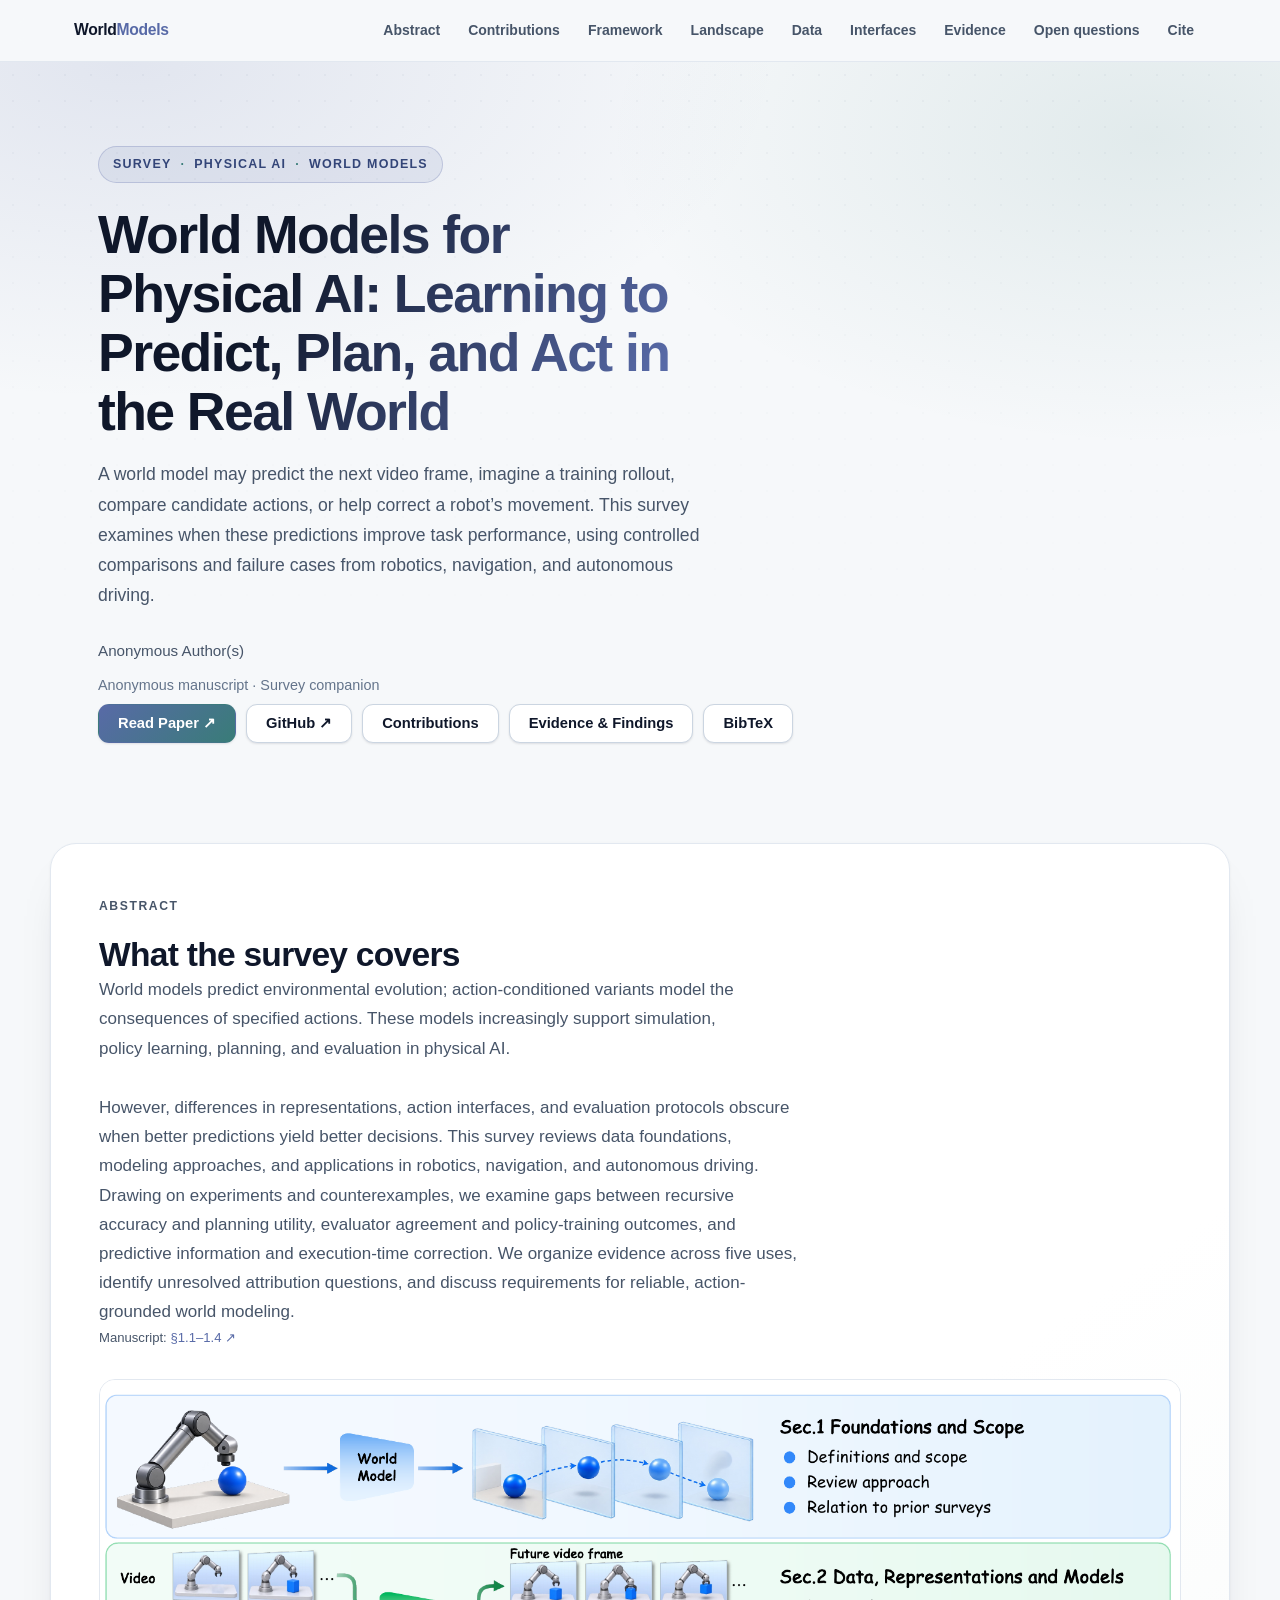
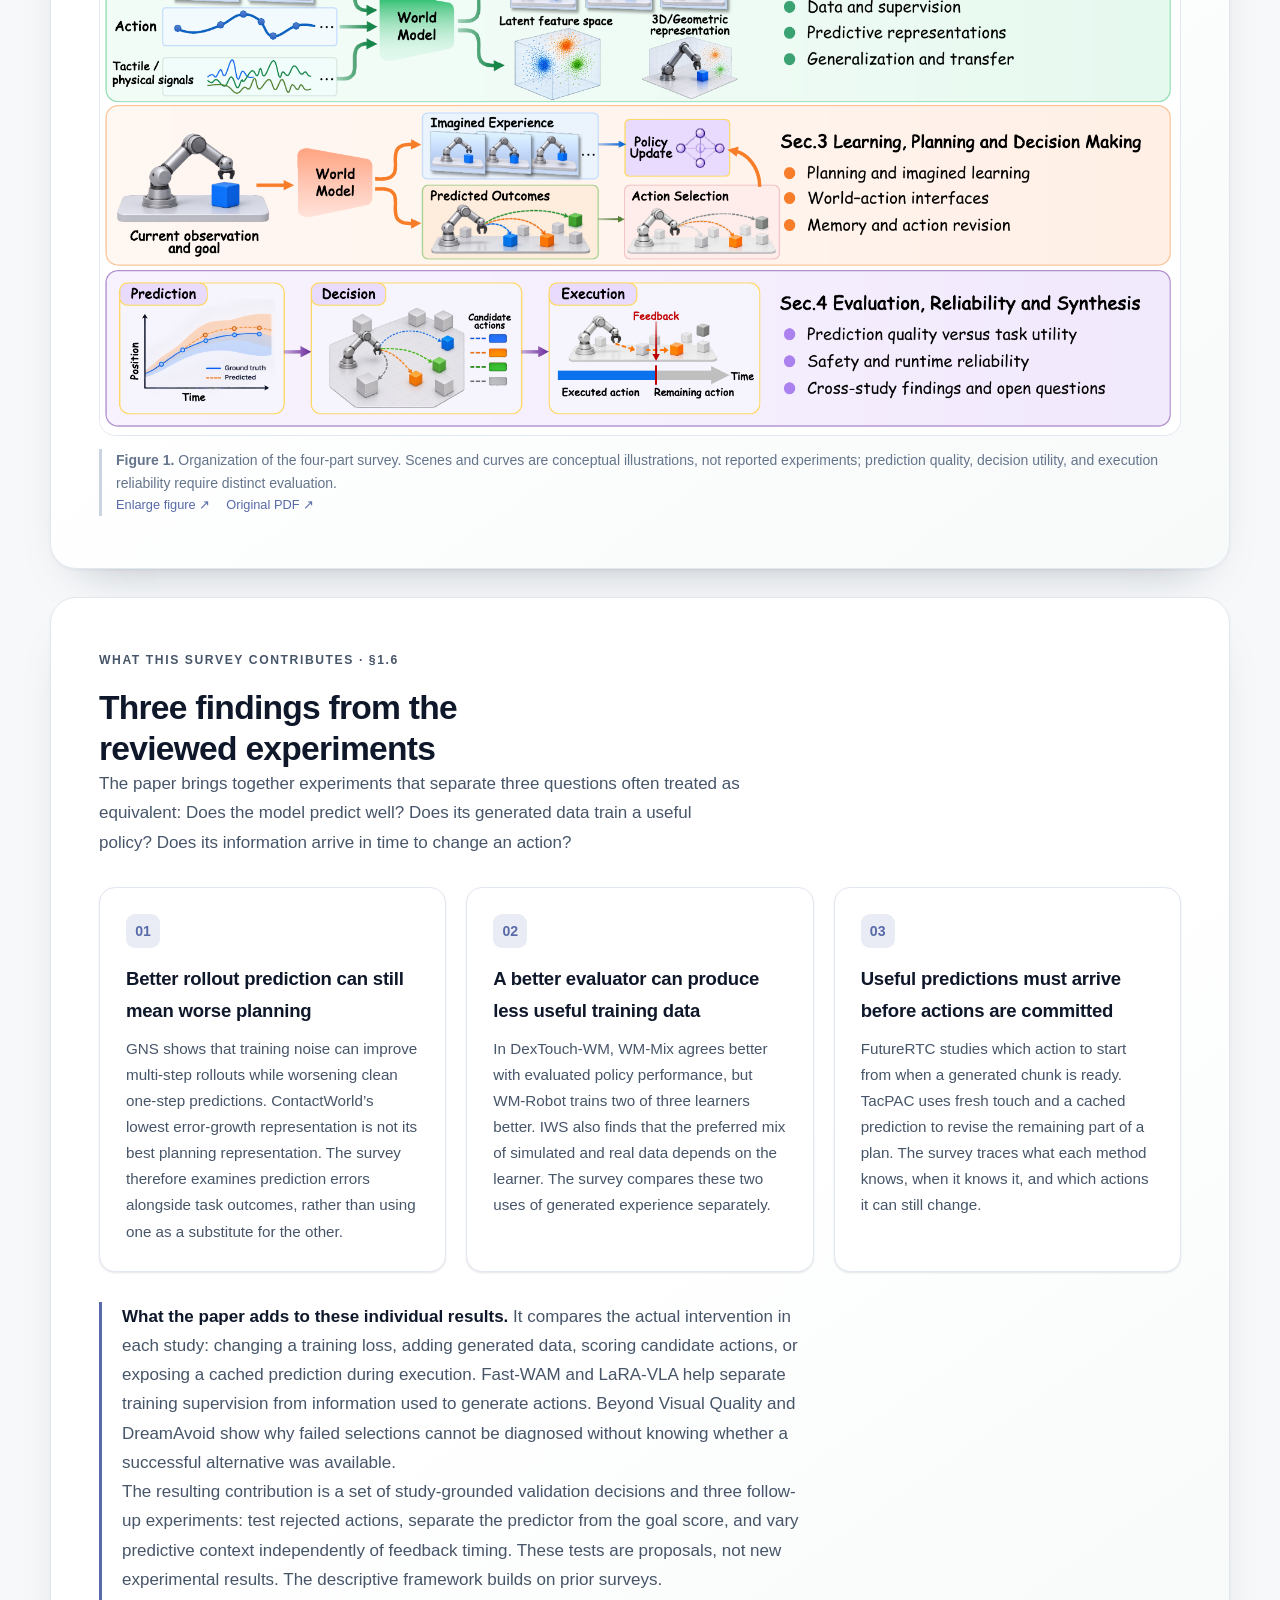
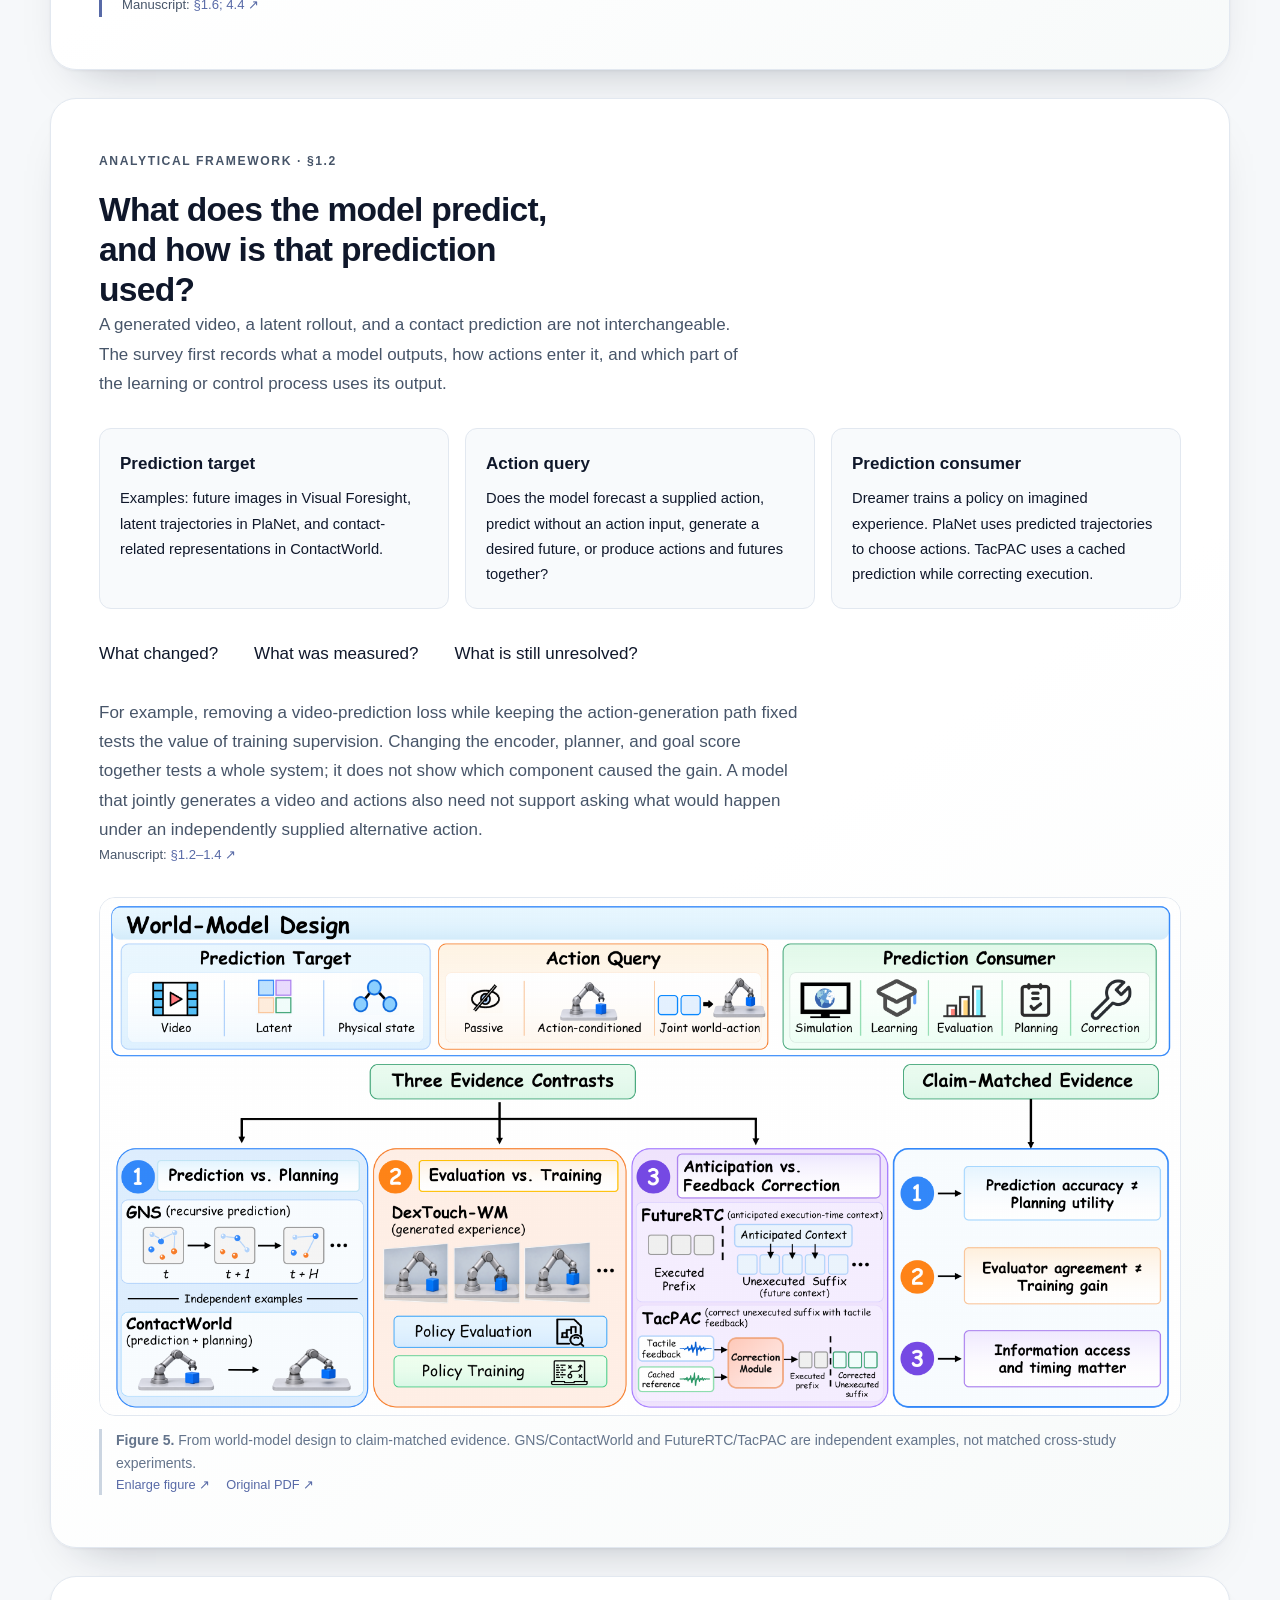
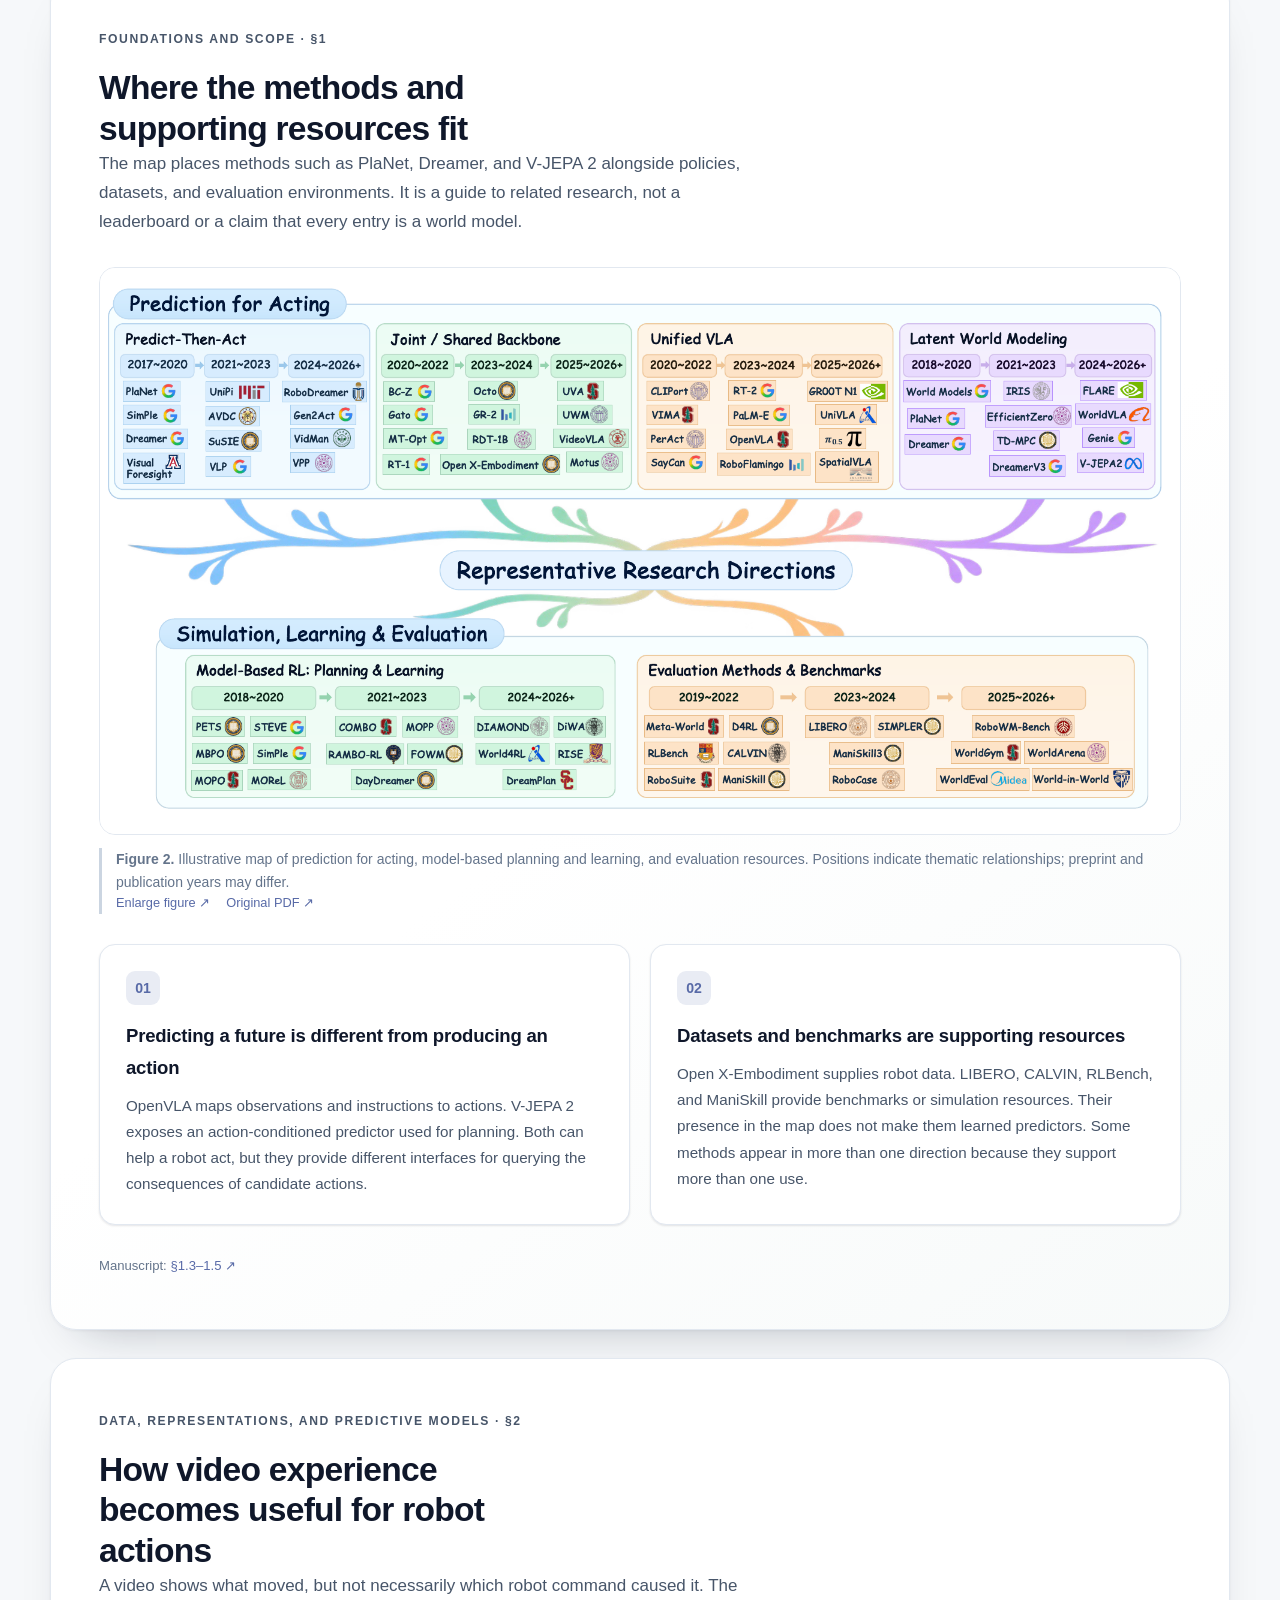
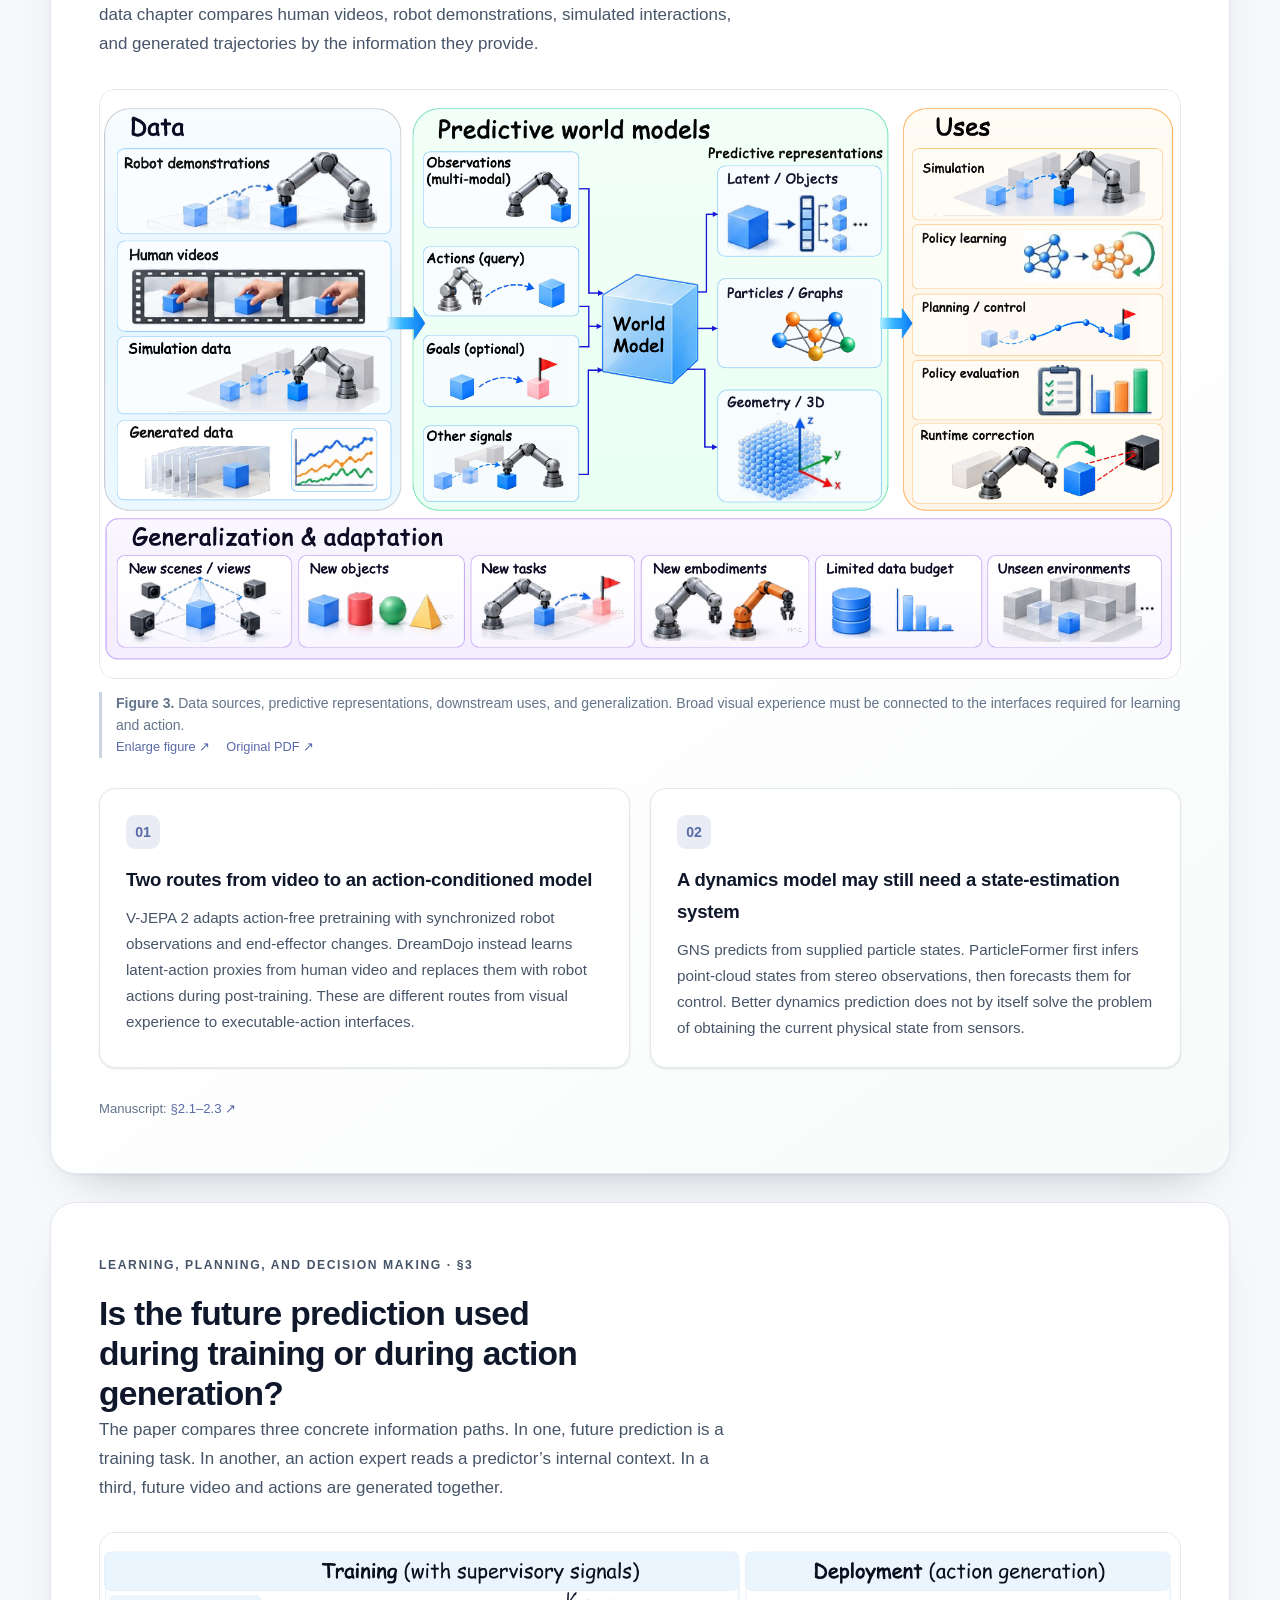
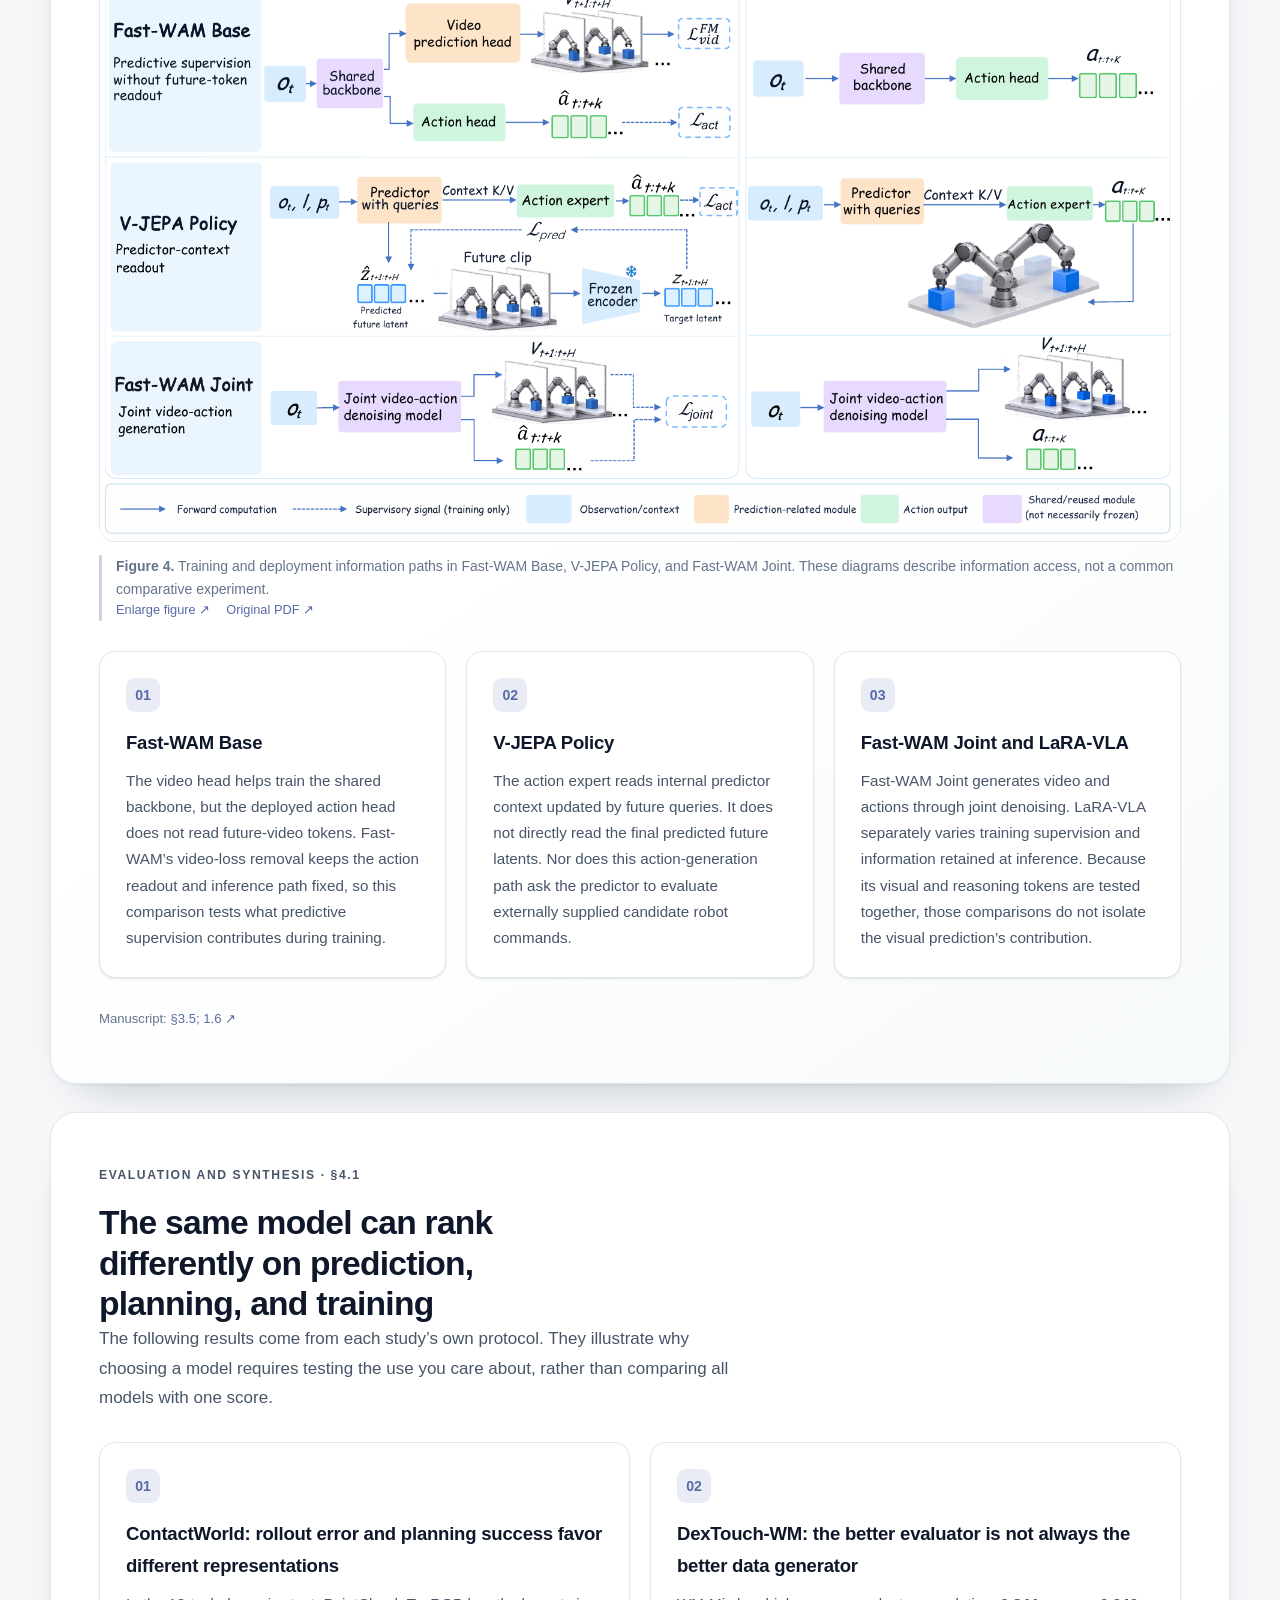
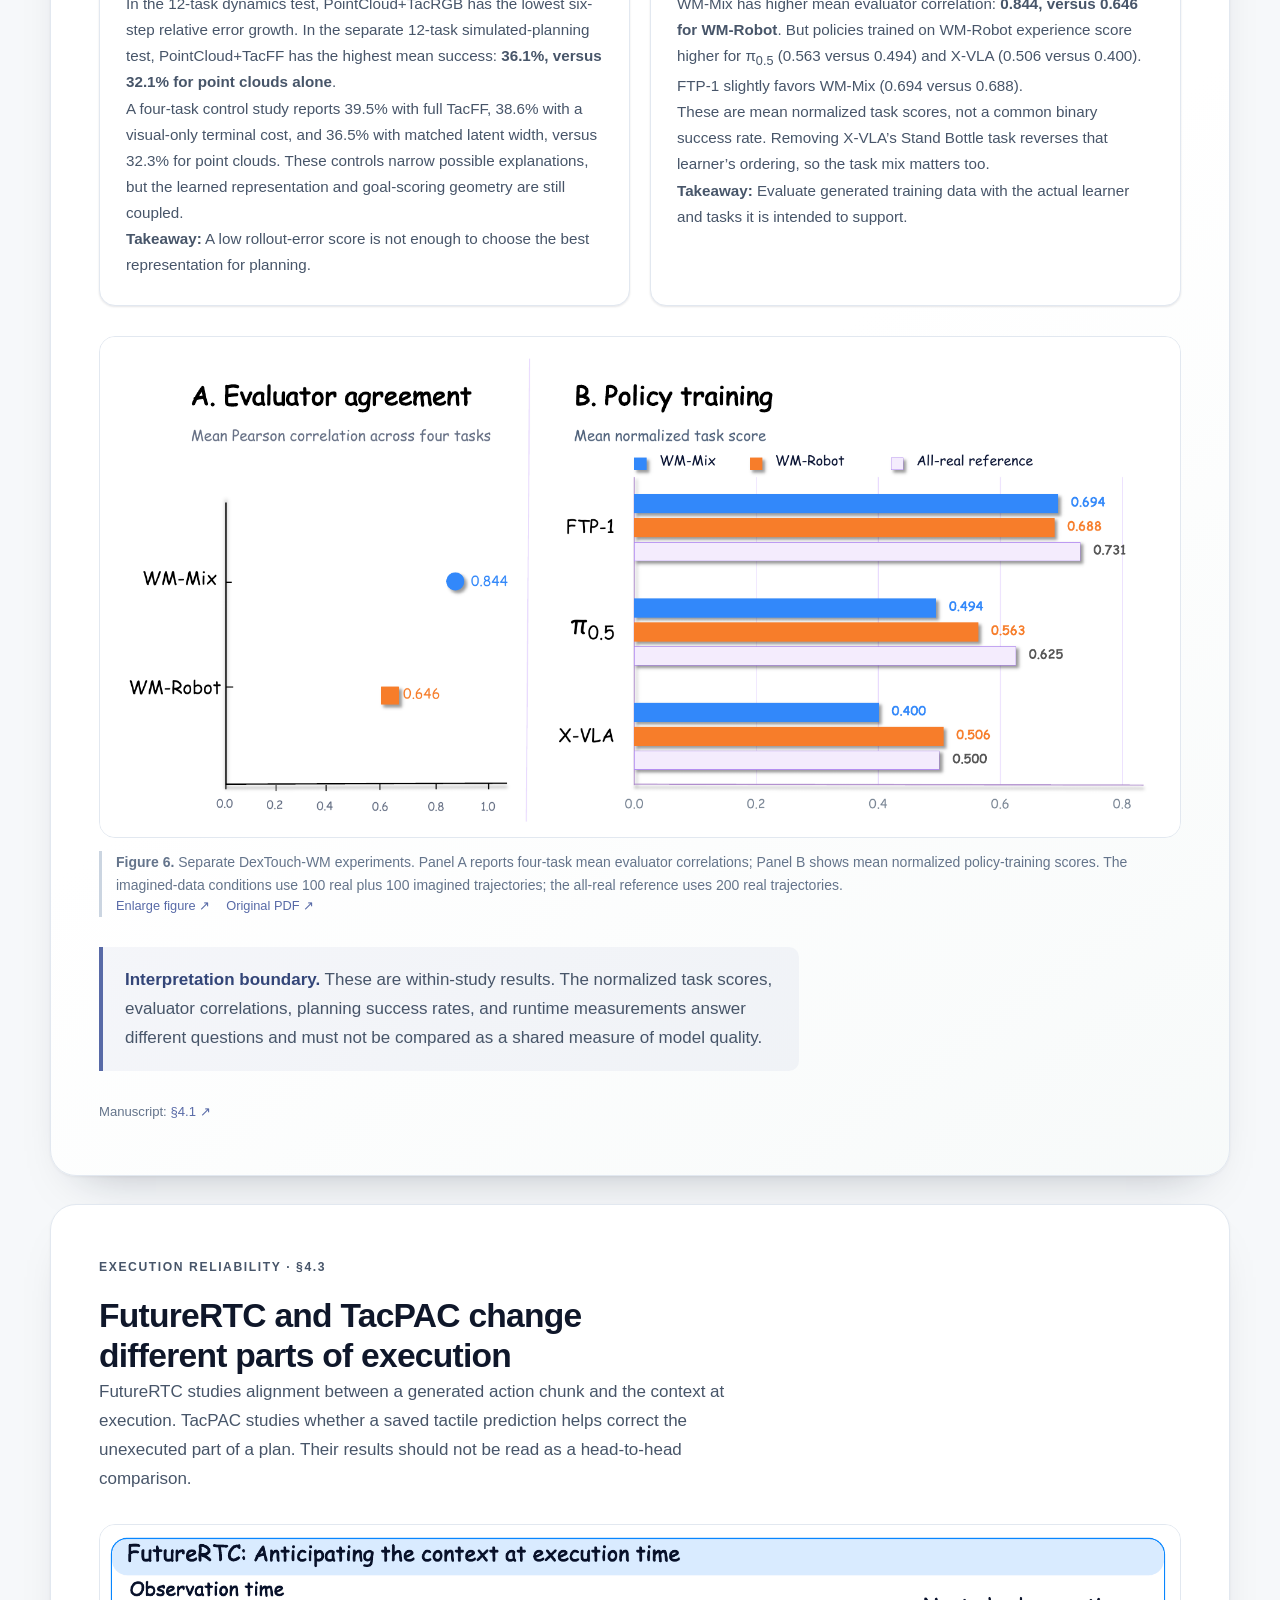
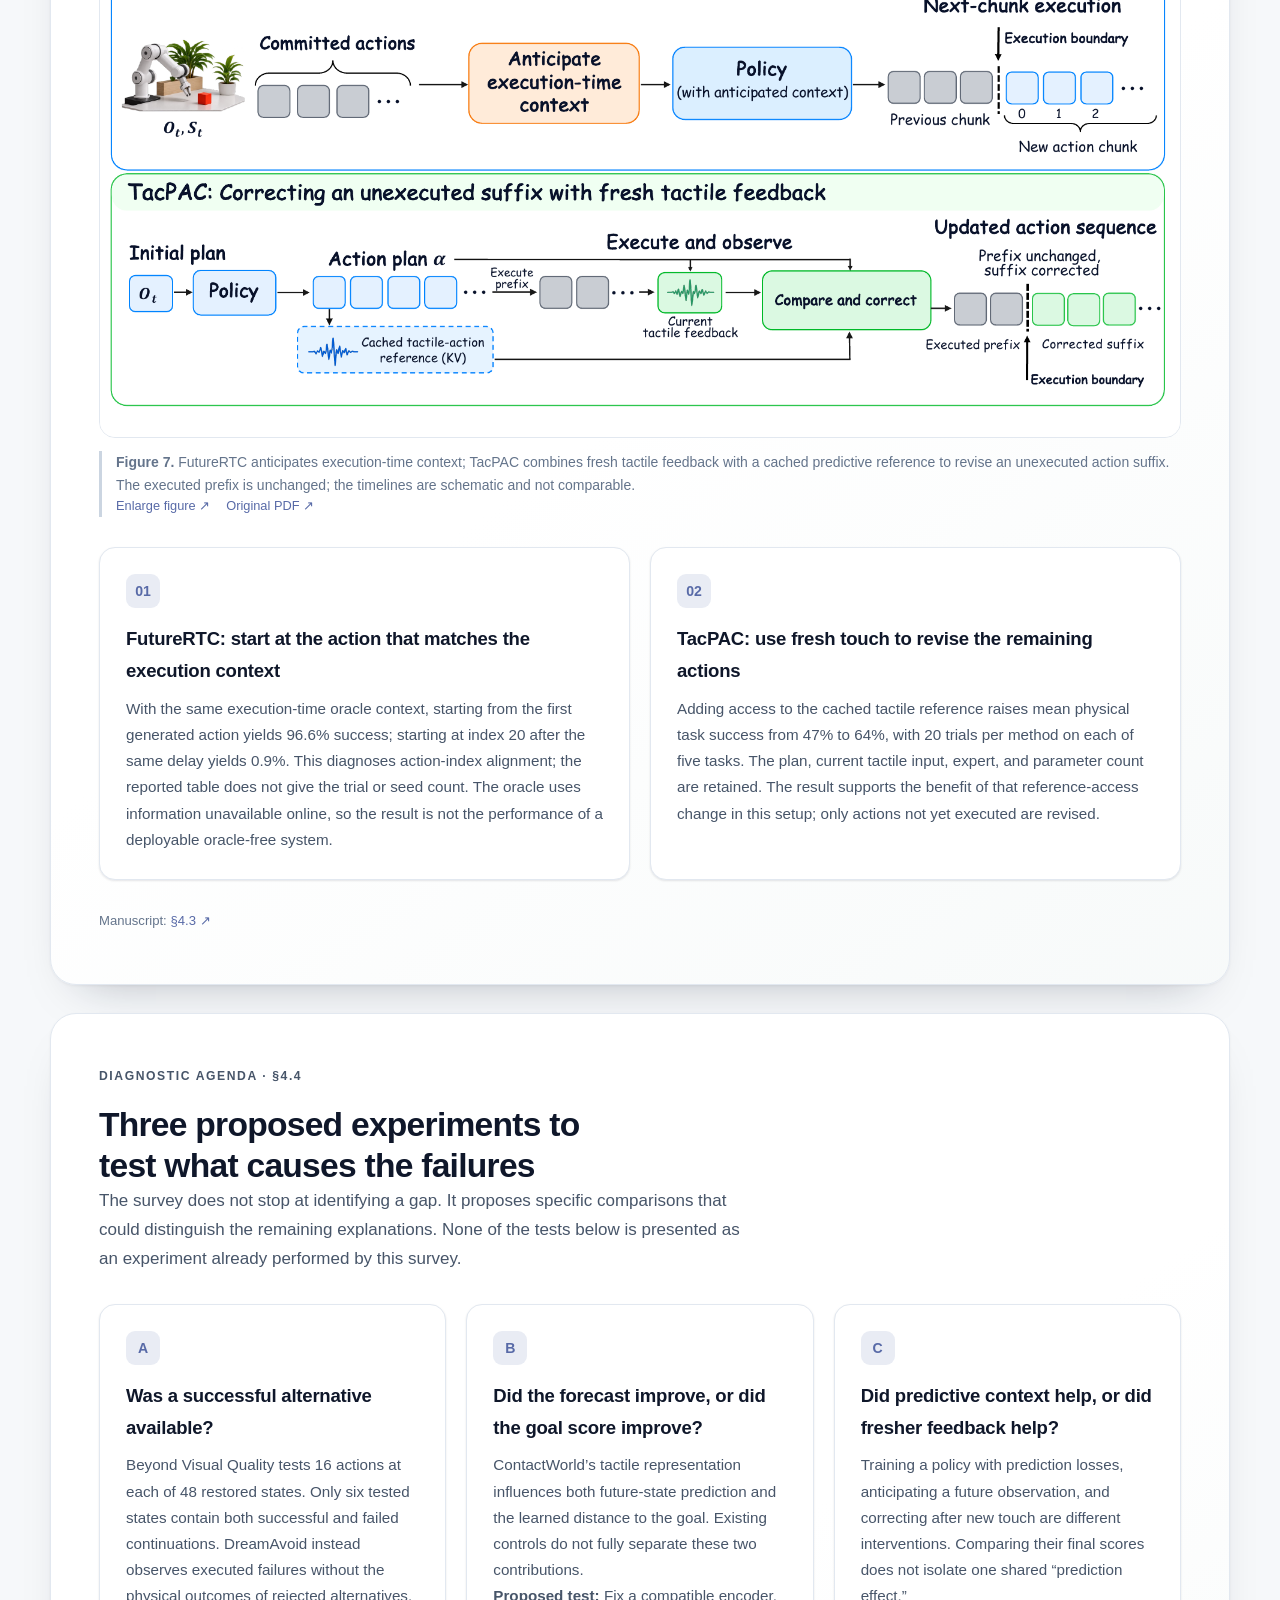
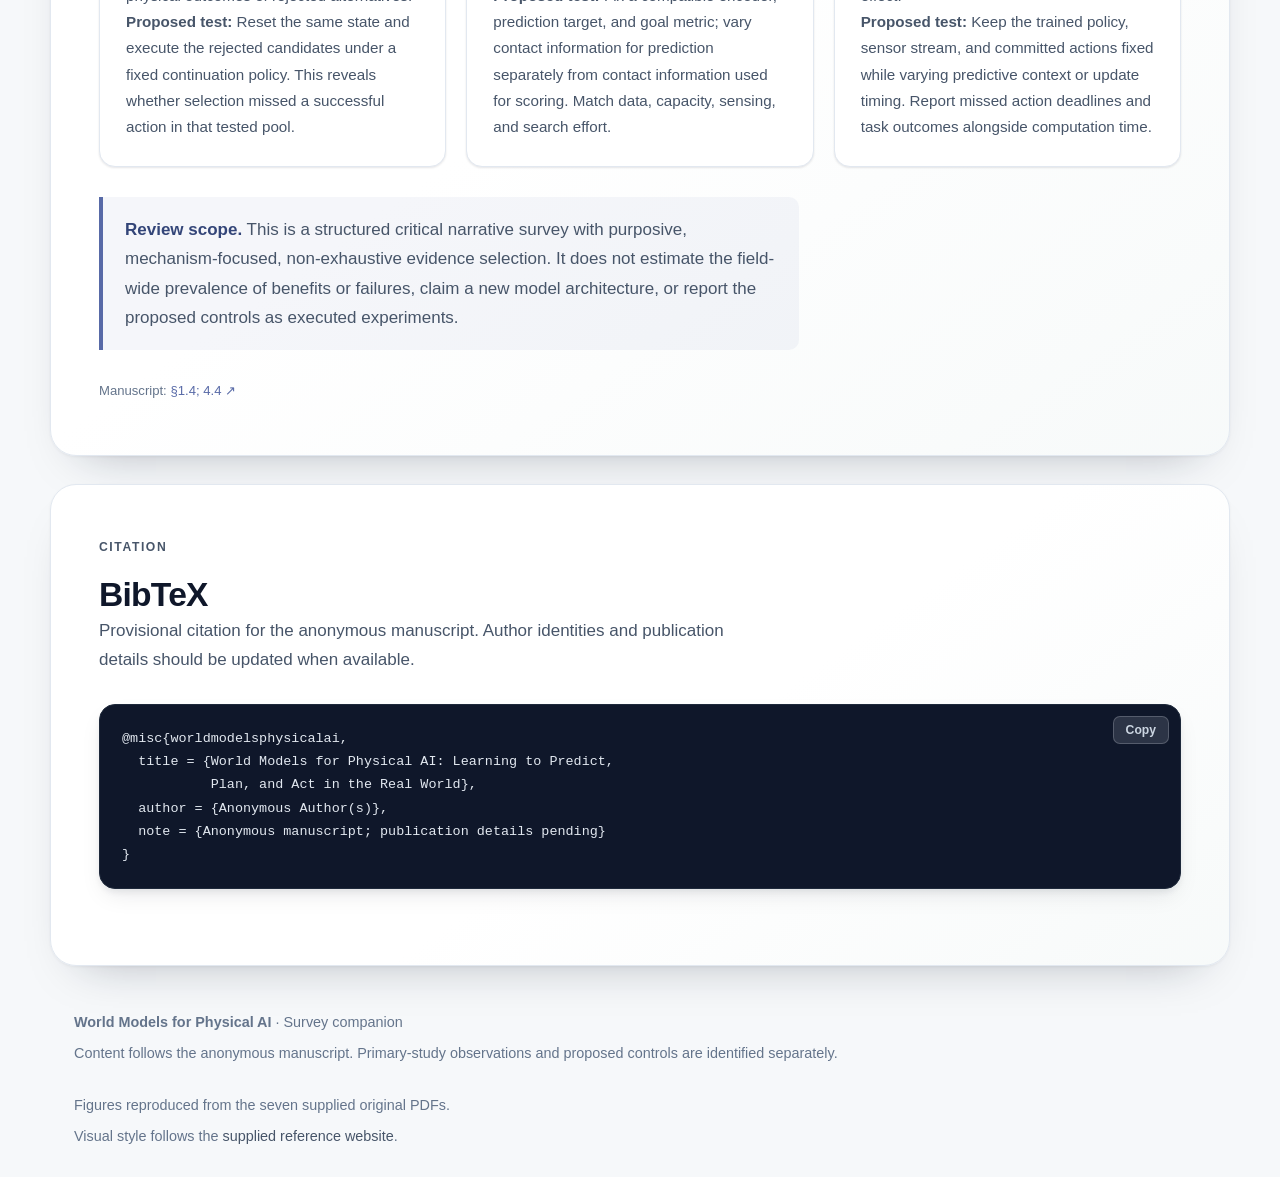
==== commit f33220aa: "Refresh survey site and optimize figure previews" ====
--- a/docs/index.html
+++ b/docs/index.html
@@ -33,7 +33,7 @@
 
 <style>.source-link{font-size:.82rem;color:var(--text-mute)}.card .source-link{margin-top:14px}.audit{display:grid;grid-template-columns:repeat(3,1fr);gap:16px}.audit div{padding:20px;background:var(--bg-soft);border:1px solid var(--border);border-radius:12px}.audit strong{display:block;margin-bottom:8px}.audit p{margin:0;font-size:.92rem}.fig-zoom img{height:auto}.contribution-line{border-left:3px solid var(--brand);padding-left:20px}.figure-links{display:flex;gap:16px;flex-wrap:wrap;font-size:.8rem}.scope-list{padding-left:22px}.scope-list li{margin:12px 0} @media(max-width:680px){.audit{grid-template-columns:1fr}}</style></head>
 
-<body><a class="skip" href="#main">Skip to content</a><header class="nav"><div class="nav-in"><a class="nav-brand" href="#top">World<span>Models</span></a><nav class="nav-links" aria-label="Sections"><a href="#abstract">Abstract</a><a href="#contributions">Contributions</a><a href="#framework">Framework</a><a href="#landscape">Landscape</a><a href="#data">Data</a><a href="#mechanisms">Interfaces</a><a href="#evidence">Evidence</a><a href="#challenges">Open questions</a><a href="#cite">Cite</a></nav><div class="nav-prog" id="prog"></div></div></header><main id="main"><section class="hero" id="top"><div class="wrap"><p class="eyebrow">Survey <b>·</b> Physical AI <b>·</b> World Models</p><h1>World Models for Physical AI: Learning to Predict, Plan, and Act in the Real World</h1><p class="lede">A world model may predict the next video frame, imagine a training rollout, compare candidate actions, or help correct a robot’s movement. This survey examines when these predictions improve task performance, using controlled comparisons and failure cases from robotics, navigation, and autonomous driving.</p><p class="authors"><span>Anonymous Author(s)</span></p><p class="affil">Anonymous manuscript · Survey companion</p><div class="cta"><a class="btn btn-primary" href="assets/survey.pdf" target="_blank" rel="noopener">Read Paper ↗</a><a class="btn" href="https://github.com/Dracoxa/World-Models-for-Physical-Survey" target="_blank" rel="noopener">GitHub ↗</a><a class="btn" href="#contributions">Contributions</a><a class="btn" href="#evidence">Evidence &amp; Findings</a><a class="btn" href="#cite">BibTeX</a></div></div></section><section id="abstract"><div class="wrap"><div class="sec-head prose"><p class="sec-kicker">Abstract</p><h2>What the survey covers</h2><p>World models predict environmental evolution; action-conditioned variants model the consequences of specified actions. These models increasingly support simulation, policy learning, planning, and evaluation in physical AI.</p></div><div class="prose"><p>However, differences in representations, action interfaces, and evaluation protocols obscure when better predictions yield better decisions. This survey reviews data foundations, modeling approaches, and applications in robotics, navigation, and autonomous driving. Drawing on experiments and counterexamples, we examine gaps between recursive accuracy and planning utility, evaluator agreement and policy-training outcomes, and predictive information and execution-time correction. We organize evidence across five uses, identify unresolved attribution questions, and discuss requirements for reliable, action-grounded world modeling.</p><p class="source-link">Manuscript: <a href="assets/survey.pdf#page=1" target="_blank" rel="noopener">§1.1–1.4 ↗</a></p></div><figure class="fig-zoom"><a href="assets/figure-01.png" target="_blank" rel="noopener"><img width="1800" height="1092" src="assets/figure-01.png" alt="Organization of the four-part survey. Scenes and curves are conceptual illustrations, not reported experiments; prediction quality, decision utility, and execution reliability require distinct evaluation." loading="lazy" decoding="async"></a><figcaption><strong>Figure 1.</strong> Organization of the four-part survey. Scenes and curves are conceptual illustrations, not reported experiments; prediction quality, decision utility, and execution reliability require distinct evaluation.<div class="figure-links"><a href="assets/figure-01.png" target="_blank" rel="noopener">Enlarge figure ↗</a><a href="assets/figure-01.pdf" target="_blank" rel="noopener">Original PDF ↗</a></div></figcaption></figure></div></section><section id="contributions"><div class="wrap"><div class="sec-head prose"><p class="sec-kicker">What this survey contributes · §1.6</p><h2>Three findings from the reviewed experiments</h2><p>The paper brings together experiments that separate three questions often treated as equivalent: Does the model predict well? Does its generated data train a useful policy? Does its information arrive in time to change an action?</p></div><div class="grid g3"><article class="card"><span class="card-num">01</span><h3>Better rollout prediction can still mean worse planning</h3><p>GNS shows that training noise can improve multi-step rollouts while worsening clean one-step predictions. ContactWorld’s lowest error-growth representation is not its best planning representation. The survey therefore examines prediction errors alongside task outcomes, rather than using one as a substitute for the other.</p></article><article class="card"><span class="card-num">02</span><h3>A better evaluator can produce less useful training data</h3><p>In DexTouch-WM, WM-Mix agrees better with evaluated policy performance, but WM-Robot trains two of three learners better. IWS also finds that the preferred mix of simulated and real data depends on the learner. The survey compares these two uses of generated experience separately.</p></article><article class="card"><span class="card-num">03</span><h3>Useful predictions must arrive before actions are committed</h3><p>FutureRTC studies which action to start from when a generated chunk is ready. TacPAC uses fresh touch and a cached prediction to revise the remaining part of a plan. The survey traces what each method knows, when it knows it, and which actions it can still change.</p></article></div><div class="prose contribution-line"><p><strong>What the paper adds to these individual results.</strong> It compares the actual intervention in each study: changing a training loss, adding generated data, scoring candidate actions, or exposing a cached prediction during execution. Fast-WAM and LaRA-VLA help separate training supervision from information used to generate actions. Beyond Visual Quality and DreamAvoid show why failed selections cannot be diagnosed without knowing whether a successful alternative was available.</p><p>The resulting contribution is a set of study-grounded validation decisions and three follow-up experiments: test rejected actions, separate the predictor from the goal score, and vary predictive context independently of feedback timing. These tests are proposals, not new experimental results. The descriptive framework builds on prior surveys.</p><p class="source-link">Manuscript: <a href="assets/survey.pdf#page=5" target="_blank" rel="noopener">§1.6; 4.4 ↗</a></p></div></div></section><section id="framework"><div class="wrap"><div class="sec-head prose"><p class="sec-kicker">Analytical framework · §1.2</p><h2>What does the model predict, and how is that prediction used?</h2><p>A generated video, a latent rollout, and a contact prediction are not interchangeable. The survey first records what a model outputs, how actions enter it, and which part of the learning or control process uses its output.</p></div><div class="audit"><div><strong>Prediction target</strong><p>Examples: future images in Visual Foresight, latent trajectories in PlaNet, and contact-related representations in ContactWorld.</p></div><div><strong>Action query</strong><p>Does the model forecast a supplied action, predict without an action input, generate a desired future, or produce actions and futures together?</p></div><div><strong>Prediction consumer</strong><p>Dreamer trains a policy on imagined experience. PlaNet uses predicted trajectories to choose actions. TacPAC uses a cached prediction while correcting execution.</p></div></div><div class="chain"><span>What changed?</span><span>What was measured?</span><span>What is still unresolved?</span></div><div class="prose"><p>For example, removing a video-prediction loss while keeping the action-generation path fixed tests the value of training supervision. Changing the encoder, planner, and goal score together tests a whole system; it does not show which component caused the gain. A model that jointly generates a video and actions also need not support asking what would happen under an independently supplied alternative action.</p><p class="source-link">Manuscript: <a href="assets/survey.pdf#page=2" target="_blank" rel="noopener">§1.2–1.4 ↗</a></p></div><figure class="fig-zoom"><a href="assets/figure-05.png" target="_blank" rel="noopener"><img width="1800" height="863" src="assets/figure-05.png" alt="From world-model design to claim-matched evidence. GNS/ContactWorld and FutureRTC/TacPAC are independent examples, not matched cross-study experiments." loading="lazy" decoding="async"></a><figcaption><strong>Figure 5.</strong> From world-model design to claim-matched evidence. GNS/ContactWorld and FutureRTC/TacPAC are independent examples, not matched cross-study experiments.<div class="figure-links"><a href="assets/figure-05.png" target="_blank" rel="noopener">Enlarge figure ↗</a><a href="assets/figure-05.pdf" target="_blank" rel="noopener">Original PDF ↗</a></div></figcaption></figure></div></section><section id="landscape"><div class="wrap"><div class="sec-head prose"><p class="sec-kicker">Foundations and scope · §1</p><h2>Where the methods and supporting resources fit</h2><p>The map places methods such as PlaNet, Dreamer, and V-JEPA 2 alongside policies, datasets, and evaluation environments. It is a guide to related research, not a leaderboard or a claim that every entry is a world model.</p></div><figure class="fig-zoom"><a href="assets/figure-02.png" target="_blank" rel="noopener"><img width="1800" height="944" src="assets/figure-02.png" alt="Illustrative map of prediction for acting, model-based planning and learning, and evaluation resources. Positions indicate thematic relationships; preprint and publication years may differ." loading="lazy" decoding="async"></a><figcaption><strong>Figure 2.</strong> Illustrative map of prediction for acting, model-based planning and learning, and evaluation resources. Positions indicate thematic relationships; preprint and publication years may differ.<div class="figure-links"><a href="assets/figure-02.png" target="_blank" rel="noopener">Enlarge figure ↗</a><a href="assets/figure-02.pdf" target="_blank" rel="noopener">Original PDF ↗</a></div></figcaption></figure><div class="grid g2"><article class="card"><span class="card-num">01</span><h3>Predicting a future is different from producing an action</h3><p>OpenVLA maps observations and instructions to actions. V-JEPA 2 exposes an action-conditioned predictor used for planning. Both can help a robot act, but they provide different interfaces for querying the consequences of candidate actions.</p></article><article class="card"><span class="card-num">02</span><h3>Datasets and benchmarks are supporting resources</h3><p>Open X-Embodiment supplies robot data. LIBERO, CALVIN, RLBench, and ManiSkill provide benchmarks or simulation resources. Their presence in the map does not make them learned predictors. Some methods appear in more than one direction because they support more than one use.</p></article></div><p class="source-link">Manuscript: <a href="assets/survey.pdf#page=3" target="_blank" rel="noopener">§1.3–1.5 ↗</a></p></div></section><section id="data"><div class="wrap"><div class="sec-head prose"><p class="sec-kicker">Data, representations, and predictive models · §2</p><h2>How video experience becomes useful for robot actions</h2><p>A video shows what moved, but not necessarily which robot command caused it. The data chapter compares human videos, robot demonstrations, simulated interactions, and generated trajectories by the information they provide.</p></div><figure class="fig-zoom"><a href="assets/figure-03.png" target="_blank" rel="noopener"><img width="1800" height="980" src="assets/figure-03.png" alt="Data sources, predictive representations, downstream uses, and generalization. Broad visual experience must be connected to the interfaces required for learning and action." loading="lazy" decoding="async"></a><figcaption><strong>Figure 3.</strong> Data sources, predictive representations, downstream uses, and generalization. Broad visual experience must be connected to the interfaces required for learning and action.<div class="figure-links"><a href="assets/figure-03.png" target="_blank" rel="noopener">Enlarge figure ↗</a><a href="assets/figure-03.pdf" target="_blank" rel="noopener">Original PDF ↗</a></div></figcaption></figure><div class="grid g2"><article class="card"><span class="card-num">01</span><h3>Two routes from video to an action-conditioned model</h3><p>V-JEPA 2 adapts action-free pretraining with synchronized robot observations and end-effector changes. DreamDojo instead learns latent-action proxies from human video and replaces them with robot actions during post-training. These are different routes from visual experience to executable-action interfaces.</p></article><article class="card"><span class="card-num">02</span><h3>A dynamics model may still need a state-estimation system</h3><p>GNS predicts from supplied particle states. ParticleFormer first infers point-cloud states from stereo observations, then forecasts them for control. Better dynamics prediction does not by itself solve the problem of obtaining the current physical state from sensors.</p></article></div><p class="source-link">Manuscript: <a href="assets/survey.pdf#page=5" target="_blank" rel="noopener">§2.1–2.3 ↗</a></p></div></section><section id="mechanisms"><div class="wrap"><div class="sec-head prose"><p class="sec-kicker">Learning, planning, and decision making · §3</p><h2>Is the future prediction used during training or during action generation?</h2><p>The paper compares three concrete information paths. In one, future prediction is a training task. In another, an action expert reads a predictor’s internal context. In a third, future video and actions are generated together.</p></div><figure class="fig-zoom"><a href="assets/figure-04.png" target="_blank" rel="noopener"><img width="1800" height="1013" src="assets/figure-04.png" alt="Training and deployment information paths in Fast-WAM Base, V-JEPA Policy, and Fast-WAM Joint. These diagrams describe information access, not a common comparative experiment." loading="lazy" decoding="async"></a><figcaption><strong>Figure 4.</strong> Training and deployment information paths in Fast-WAM Base, V-JEPA Policy, and Fast-WAM Joint. These diagrams describe information access, not a common comparative experiment.<div class="figure-links"><a href="assets/figure-04.png" target="_blank" rel="noopener">Enlarge figure ↗</a><a href="assets/figure-04.pdf" target="_blank" rel="noopener">Original PDF ↗</a></div></figcaption></figure><div class="grid g3"><article class="card"><span class="card-num">01</span><h3>Fast-WAM Base</h3><p>The video head helps train the shared backbone, but the deployed action head does not read future-video tokens. Fast-WAM’s video-loss removal keeps the action readout and inference path fixed, so this comparison tests what predictive supervision contributes during training.</p></article><article class="card"><span class="card-num">02</span><h3>V-JEPA Policy</h3><p>The action expert reads internal predictor context updated by future queries. It does not directly read the final predicted future latents. Nor does this action-generation path ask the predictor to evaluate externally supplied candidate robot commands.</p></article><article class="card"><span class="card-num">03</span><h3>Fast-WAM Joint and LaRA-VLA</h3><p>Fast-WAM Joint generates video and actions through joint denoising. LaRA-VLA separately varies training supervision and information retained at inference. Because its visual and reasoning tokens are tested together, those comparisons do not isolate the visual prediction’s contribution.</p></article></div><p class="source-link">Manuscript: <a href="assets/survey.pdf#page=17" target="_blank" rel="noopener">§3.5; 1.6 ↗</a></p></div></section><section id="evidence"><div class="wrap"><div class="sec-head prose"><p class="sec-kicker">Evaluation and synthesis · §4.1</p><h2>The same model can rank differently on prediction, planning, and training</h2><p>The following results come from each study’s own protocol. They illustrate why choosing a model requires testing the use you care about, rather than comparing all models with one score.</p></div><div class="grid g2"><article class="card"><span class="card-num">01</span><h3>ContactWorld: rollout error and planning success favor different representations</h3><p>In the 12-task dynamics test, PointCloud+TacRGB has the lowest six-step relative error growth. In the separate 12-task simulated-planning test, PointCloud+TacFF has the highest mean success: <strong>36.1%, versus 32.1% for point clouds alone</strong>.</p><p>A four-task control study reports 39.5% with full TacFF, 38.6% with a visual-only terminal cost, and 36.5% with matched latent width, versus 32.3% for point clouds. These controls narrow possible explanations, but the learned representation and goal-scoring geometry are still coupled.</p><p><strong>Takeaway:</strong> A low rollout-error score is not enough to choose the best representation for planning.</p></article><article class="card"><span class="card-num">02</span><h3>DexTouch-WM: the better evaluator is not always the better data generator</h3><p>WM-Mix has higher mean evaluator correlation: <strong>0.844, versus 0.646 for WM-Robot</strong>. But policies trained on WM-Robot experience score higher for π<sub>0.5</sub> (0.563 versus 0.494) and X-VLA (0.506 versus 0.400). FTP-1 slightly favors WM-Mix (0.694 versus 0.688).</p><p>These are mean normalized task scores, not a common binary success rate. Removing X-VLA’s Stand Bottle task reverses that learner’s ordering, so the task mix matters too.</p><p><strong>Takeaway:</strong> Evaluate generated training data with the actual learner and tasks it is intended to support.</p></article></div><figure class="fig-zoom"><a href="assets/figure-06.png" target="_blank" rel="noopener"><img width="1800" height="834" src="assets/figure-06.png" alt="Separate DexTouch-WM experiments. Panel A reports four-task mean evaluator correlations; Panel B shows mean normalized policy-training scores. The imagined-data conditions use 100 real plus 100 imagined trajectories; the all-real reference uses 200 real trajectories." loading="lazy" decoding="async"></a><figcaption><strong>Figure 6.</strong> Separate DexTouch-WM experiments. Panel A reports four-task mean evaluator correlations; Panel B shows mean normalized policy-training scores. The imagined-data conditions use 100 real plus 100 imagined trajectories; the all-real reference uses 200 real trajectories.<div class="figure-links"><a href="assets/figure-06.png" target="_blank" rel="noopener">Enlarge figure ↗</a><a href="assets/figure-06.pdf" target="_blank" rel="noopener">Original PDF ↗</a></div></figcaption></figure><div class="note prose"><p><strong>Interpretation boundary.</strong> These are within-study results. The normalized task scores, evaluator correlations, planning success rates, and runtime measurements answer different questions and must not be compared as a shared measure of model quality.</p></div><p class="source-link">Manuscript: <a href="assets/survey.pdf#page=19" target="_blank" rel="noopener">§4.1 ↗</a></p></div></section><section id="runtime"><div class="wrap"><div class="sec-head prose"><p class="sec-kicker">Execution reliability · §4.3</p><h2>FutureRTC and TacPAC change different parts of execution</h2><p>FutureRTC studies alignment between a generated action chunk and the context at execution. TacPAC studies whether a saved tactile prediction helps correct the unexecuted part of a plan. Their results should not be read as a head-to-head comparison.</p></div><figure class="fig-zoom"><a href="assets/figure-07.png" target="_blank" rel="noopener"><img width="1800" height="854" src="assets/figure-07.png" alt="FutureRTC anticipates execution-time context; TacPAC combines fresh tactile feedback with a cached predictive reference to revise an unexecuted action suffix. The executed prefix is unchanged; the timelines are schematic and not comparable." loading="lazy" decoding="async"></a><figcaption><strong>Figure 7.</strong> FutureRTC anticipates execution-time context; TacPAC combines fresh tactile feedback with a cached predictive reference to revise an unexecuted action suffix. The executed prefix is unchanged; the timelines are schematic and not comparable.<div class="figure-links"><a href="assets/figure-07.png" target="_blank" rel="noopener">Enlarge figure ↗</a><a href="assets/figure-07.pdf" target="_blank" rel="noopener">Original PDF ↗</a></div></figcaption></figure><div class="grid g2"><article class="card"><span class="card-num">01</span><h3>FutureRTC: start at the action that matches the execution context</h3><p>With the same execution-time oracle context, starting from the first generated action yields 96.6% success; starting at index 20 after the same delay yields 0.9%. This diagnoses action-index alignment; the reported table does not give the trial or seed count. The oracle uses information unavailable online, so the result is not the performance of a deployable oracle-free system.</p></article><article class="card"><span class="card-num">02</span><h3>TacPAC: use fresh touch to revise the remaining actions</h3><p>Adding access to the cached tactile reference raises mean physical task success from 47% to 64%, with 20 trials per method on each of five tasks. The plan, current tactile input, expert, and parameter count are retained. The result supports the benefit of that reference-access change in this setup; only actions not yet executed are revised.</p></article></div><p class="source-link">Manuscript: <a href="assets/survey.pdf#page=23" target="_blank" rel="noopener">§4.3 ↗</a></p></div></section><section id="challenges"><div class="wrap"><div class="sec-head prose"><p class="sec-kicker">Diagnostic agenda · §4.4</p><h2>Three proposed experiments to test what causes the failures</h2><p>The survey does not stop at identifying a gap. It proposes specific comparisons that could distinguish the remaining explanations. None of the tests below is presented as an experiment already performed by this survey.</p></div><div class="grid g3"><article class="card"><span class="card-num">A</span><h3>Was a successful alternative available?</h3><p>Beyond Visual Quality tests 16 actions at each of 48 restored states. Only six tested states contain both successful and failed continuations. DreamAvoid instead observes executed failures without the physical outcomes of rejected alternatives.</p><p><strong>Proposed test:</strong> Reset the same state and execute the rejected candidates under a fixed continuation policy. This reveals whether selection missed a successful action in that tested pool.</p></article><article class="card"><span class="card-num">B</span><h3>Did the forecast improve, or did the goal score improve?</h3><p>ContactWorld’s tactile representation influences both future-state prediction and the learned distance to the goal. Existing controls do not fully separate these two contributions.</p><p><strong>Proposed test:</strong> Fix a compatible encoder, prediction target, and goal metric; vary contact information for prediction separately from contact information used for scoring. Match data, capacity, sensing, and search effort.</p></article><article class="card"><span class="card-num">C</span><h3>Did predictive context help, or did fresher feedback help?</h3><p>Training a policy with prediction losses, anticipating a future observation, and correcting after new touch are different interventions. Comparing their final scores does not isolate one shared “prediction effect.”</p><p><strong>Proposed test:</strong> Keep the trained policy, sensor stream, and committed actions fixed while varying predictive context or update timing. Report missed action deadlines and task outcomes alongside computation time.</p></article></div><div class="note prose"><p><strong>Review scope.</strong> This is a structured critical narrative survey with purposive, mechanism-focused, non-exhaustive evidence selection. It does not estimate the field-wide prevalence of benefits or failures, claim a new model architecture, or report the proposed controls as executed experiments.</p></div><p class="source-link">Manuscript: <a href="assets/survey.pdf#page=24" target="_blank" rel="noopener">§1.4; 4.4 ↗</a></p></div></section><section id="cite"><div class="wrap"><div class="sec-head prose"><p class="sec-kicker">Citation</p><h2>BibTeX</h2><p>Provisional citation for the anonymous manuscript. Author identities and publication details should be updated when available.</p></div><div class="code-block"><button class="copy-btn" type="button" data-copy="#bibtex">Copy</button><pre id="bibtex"><code>@misc{worldmodelsphysicalai,
+<body><a class="skip" href="#main">Skip to content</a><header class="nav"><div class="nav-in"><a class="nav-brand" href="#top">World<span>Models</span></a><nav class="nav-links" aria-label="Sections"><a href="#abstract">Abstract</a><a href="#contributions">Contributions</a><a href="#framework">Framework</a><a href="#landscape">Landscape</a><a href="#data">Data</a><a href="#mechanisms">Interfaces</a><a href="#evidence">Evidence</a><a href="#challenges">Open questions</a><a href="#cite">Cite</a></nav><div class="nav-prog" id="prog"></div></div></header><main id="main"><section class="hero" id="top"><div class="wrap"><p class="eyebrow">Survey <b>·</b> Physical AI <b>·</b> World Models</p><h1>World Models for Physical AI: Learning to Predict, Plan, and Act in the Real World</h1><p class="lede">A world model may predict the next video frame, imagine a training rollout, compare candidate actions, or help correct a robot’s movement. This survey examines when these predictions improve task performance, using controlled comparisons and failure cases from robotics, navigation, and autonomous driving.</p><p class="authors"><span>Anonymous Author(s)</span></p><p class="affil">Anonymous manuscript · Survey companion</p><div class="cta"><a class="btn btn-primary" href="assets/survey.pdf" target="_blank" rel="noopener">Read Paper ↗</a><a class="btn" href="https://github.com/Dracoxa/World-Models-for-Physical-Survey" target="_blank" rel="noopener">GitHub ↗</a><a class="btn" href="#contributions">Contributions</a><a class="btn" href="#evidence">Evidence &amp; Findings</a><a class="btn" href="#cite">BibTeX</a></div></div></section><section id="abstract"><div class="wrap"><div class="sec-head prose"><p class="sec-kicker">Abstract</p><h2>What the survey covers</h2><p>World models predict environmental evolution; action-conditioned variants model the consequences of specified actions. These models increasingly support simulation, policy learning, planning, and evaluation in physical AI.</p></div><div class="prose"><p>However, differences in representations, action interfaces, and evaluation protocols obscure when better predictions yield better decisions. This survey reviews data foundations, modeling approaches, and applications in robotics, navigation, and autonomous driving. Drawing on experiments and counterexamples, we examine gaps between recursive accuracy and planning utility, evaluator agreement and policy-training outcomes, and predictive information and execution-time correction. We organize evidence across five uses, identify unresolved attribution questions, and discuss requirements for reliable, action-grounded world modeling.</p><p class="source-link">Manuscript: <a href="assets/survey.pdf#page=1" target="_blank" rel="noopener">§1.1–1.4 ↗</a></p></div><figure class="fig-zoom"><a href="assets/figure-01.png" target="_blank" rel="noopener"><picture><source srcset="assets/figure-01.webp" type="image/webp"><img width="1800" height="1092" src="assets/figure-01.png" alt="Organization of the four-part survey. Scenes and curves are conceptual illustrations, not reported experiments; prediction quality, decision utility, and execution reliability require distinct evaluation." loading="lazy" decoding="async"></picture></a><figcaption><strong>Figure 1.</strong> Organization of the four-part survey. Scenes and curves are conceptual illustrations, not reported experiments; prediction quality, decision utility, and execution reliability require distinct evaluation.<div class="figure-links"><a href="assets/figure-01.png" target="_blank" rel="noopener">Enlarge figure ↗</a><a href="assets/figure-01.pdf" target="_blank" rel="noopener">Original PDF ↗</a></div></figcaption></figure></div></section><section id="contributions"><div class="wrap"><div class="sec-head prose"><p class="sec-kicker">What this survey contributes · §1.6</p><h2>Three findings from the reviewed experiments</h2><p>The paper brings together experiments that separate three questions often treated as equivalent: Does the model predict well? Does its generated data train a useful policy? Does its information arrive in time to change an action?</p></div><div class="grid g3"><article class="card"><span class="card-num">01</span><h3>Better rollout prediction can still mean worse planning</h3><p>GNS shows that training noise can improve multi-step rollouts while worsening clean one-step predictions. ContactWorld’s lowest error-growth representation is not its best planning representation. The survey therefore examines prediction errors alongside task outcomes, rather than using one as a substitute for the other.</p></article><article class="card"><span class="card-num">02</span><h3>A better evaluator can produce less useful training data</h3><p>In DexTouch-WM, WM-Mix agrees better with evaluated policy performance, but WM-Robot trains two of three learners better. IWS also finds that the preferred mix of simulated and real data depends on the learner. The survey compares these two uses of generated experience separately.</p></article><article class="card"><span class="card-num">03</span><h3>Useful predictions must arrive before actions are committed</h3><p>FutureRTC studies which action to start from when a generated chunk is ready. TacPAC uses fresh touch and a cached prediction to revise the remaining part of a plan. The survey traces what each method knows, when it knows it, and which actions it can still change.</p></article></div><div class="prose contribution-line"><p><strong>What the paper adds to these individual results.</strong> It compares the actual intervention in each study: changing a training loss, adding generated data, scoring candidate actions, or exposing a cached prediction during execution. Fast-WAM and LaRA-VLA help separate training supervision from information used to generate actions. Beyond Visual Quality and DreamAvoid show why failed selections cannot be diagnosed without knowing whether a successful alternative was available.</p><p>The resulting contribution is a set of study-grounded validation decisions and three follow-up experiments: test rejected actions, separate the predictor from the goal score, and vary predictive context independently of feedback timing. These tests are proposals, not new experimental results. The descriptive framework builds on prior surveys.</p><p class="source-link">Manuscript: <a href="assets/survey.pdf#page=5" target="_blank" rel="noopener">§1.6; 4.4 ↗</a></p></div></div></section><section id="framework"><div class="wrap"><div class="sec-head prose"><p class="sec-kicker">Analytical framework · §1.2</p><h2>What does the model predict, and how is that prediction used?</h2><p>A generated video, a latent rollout, and a contact prediction are not interchangeable. The survey first records what a model outputs, how actions enter it, and which part of the learning or control process uses its output.</p></div><div class="audit"><div><strong>Prediction target</strong><p>Examples: future images in Visual Foresight, latent trajectories in PlaNet, and contact-related representations in ContactWorld.</p></div><div><strong>Action query</strong><p>Does the model forecast a supplied action, predict without an action input, generate a desired future, or produce actions and futures together?</p></div><div><strong>Prediction consumer</strong><p>Dreamer trains a policy on imagined experience. PlaNet uses predicted trajectories to choose actions. TacPAC uses a cached prediction while correcting execution.</p></div></div><div class="chain"><span>What changed?</span><span>What was measured?</span><span>What is still unresolved?</span></div><div class="prose"><p>For example, removing a video-prediction loss while keeping the action-generation path fixed tests the value of training supervision. Changing the encoder, planner, and goal score together tests a whole system; it does not show which component caused the gain. A model that jointly generates a video and actions also need not support asking what would happen under an independently supplied alternative action.</p><p class="source-link">Manuscript: <a href="assets/survey.pdf#page=2" target="_blank" rel="noopener">§1.2–1.4 ↗</a></p></div><figure class="fig-zoom"><a href="assets/figure-05.png" target="_blank" rel="noopener"><picture><source srcset="assets/figure-05.webp" type="image/webp"><img width="1800" height="863" src="assets/figure-05.png" alt="From world-model design to claim-matched evidence. GNS/ContactWorld and FutureRTC/TacPAC are independent examples, not matched cross-study experiments." loading="lazy" decoding="async"></picture></a><figcaption><strong>Figure 5.</strong> From world-model design to claim-matched evidence. GNS/ContactWorld and FutureRTC/TacPAC are independent examples, not matched cross-study experiments.<div class="figure-links"><a href="assets/figure-05.png" target="_blank" rel="noopener">Enlarge figure ↗</a><a href="assets/figure-05.pdf" target="_blank" rel="noopener">Original PDF ↗</a></div></figcaption></figure></div></section><section id="landscape"><div class="wrap"><div class="sec-head prose"><p class="sec-kicker">Foundations and scope · §1</p><h2>Where the methods and supporting resources fit</h2><p>The map places methods such as PlaNet, Dreamer, and V-JEPA 2 alongside policies, datasets, and evaluation environments. It is a guide to related research, not a leaderboard or a claim that every entry is a world model.</p></div><figure class="fig-zoom"><a href="assets/figure-02.png" target="_blank" rel="noopener"><picture><source srcset="assets/figure-02.webp" type="image/webp"><img width="1800" height="944" src="assets/figure-02.png" alt="Illustrative map of prediction for acting, model-based planning and learning, and evaluation resources. Positions indicate thematic relationships; preprint and publication years may differ." loading="lazy" decoding="async"></picture></a><figcaption><strong>Figure 2.</strong> Illustrative map of prediction for acting, model-based planning and learning, and evaluation resources. Positions indicate thematic relationships; preprint and publication years may differ.<div class="figure-links"><a href="assets/figure-02.png" target="_blank" rel="noopener">Enlarge figure ↗</a><a href="assets/figure-02.pdf" target="_blank" rel="noopener">Original PDF ↗</a></div></figcaption></figure><div class="grid g2"><article class="card"><span class="card-num">01</span><h3>Predicting a future is different from producing an action</h3><p>OpenVLA maps observations and instructions to actions. V-JEPA 2 exposes an action-conditioned predictor used for planning. Both can help a robot act, but they provide different interfaces for querying the consequences of candidate actions.</p></article><article class="card"><span class="card-num">02</span><h3>Datasets and benchmarks are supporting resources</h3><p>Open X-Embodiment supplies robot data. LIBERO, CALVIN, RLBench, and ManiSkill provide benchmarks or simulation resources. Their presence in the map does not make them learned predictors. Some methods appear in more than one direction because they support more than one use.</p></article></div><p class="source-link">Manuscript: <a href="assets/survey.pdf#page=3" target="_blank" rel="noopener">§1.3–1.5 ↗</a></p></div></section><section id="data"><div class="wrap"><div class="sec-head prose"><p class="sec-kicker">Data, representations, and predictive models · §2</p><h2>How video experience becomes useful for robot actions</h2><p>A video shows what moved, but not necessarily which robot command caused it. The data chapter compares human videos, robot demonstrations, simulated interactions, and generated trajectories by the information they provide.</p></div><figure class="fig-zoom"><a href="assets/figure-03.png" target="_blank" rel="noopener"><picture><source srcset="assets/figure-03.webp" type="image/webp"><img width="1800" height="980" src="assets/figure-03.png" alt="Data sources, predictive representations, downstream uses, and generalization. Broad visual experience must be connected to the interfaces required for learning and action." loading="lazy" decoding="async"></picture></a><figcaption><strong>Figure 3.</strong> Data sources, predictive representations, downstream uses, and generalization. Broad visual experience must be connected to the interfaces required for learning and action.<div class="figure-links"><a href="assets/figure-03.png" target="_blank" rel="noopener">Enlarge figure ↗</a><a href="assets/figure-03.pdf" target="_blank" rel="noopener">Original PDF ↗</a></div></figcaption></figure><div class="grid g2"><article class="card"><span class="card-num">01</span><h3>Two routes from video to an action-conditioned model</h3><p>V-JEPA 2 adapts action-free pretraining with synchronized robot observations and end-effector changes. DreamDojo instead learns latent-action proxies from human video and replaces them with robot actions during post-training. These are different routes from visual experience to executable-action interfaces.</p></article><article class="card"><span class="card-num">02</span><h3>A dynamics model may still need a state-estimation system</h3><p>GNS predicts from supplied particle states. ParticleFormer first infers point-cloud states from stereo observations, then forecasts them for control. Better dynamics prediction does not by itself solve the problem of obtaining the current physical state from sensors.</p></article></div><p class="source-link">Manuscript: <a href="assets/survey.pdf#page=5" target="_blank" rel="noopener">§2.1–2.3 ↗</a></p></div></section><section id="mechanisms"><div class="wrap"><div class="sec-head prose"><p class="sec-kicker">Learning, planning, and decision making · §3</p><h2>Is the future prediction used during training or during action generation?</h2><p>The paper compares three concrete information paths. In one, future prediction is a training task. In another, an action expert reads a predictor’s internal context. In a third, future video and actions are generated together.</p></div><figure class="fig-zoom"><a href="assets/figure-04.png" target="_blank" rel="noopener"><picture><source srcset="assets/figure-04.webp" type="image/webp"><img width="1800" height="1013" src="assets/figure-04.png" alt="Training and deployment information paths in Fast-WAM Base, V-JEPA Policy, and Fast-WAM Joint. These diagrams describe information access, not a common comparative experiment." loading="lazy" decoding="async"></picture></a><figcaption><strong>Figure 4.</strong> Training and deployment information paths in Fast-WAM Base, V-JEPA Policy, and Fast-WAM Joint. These diagrams describe information access, not a common comparative experiment.<div class="figure-links"><a href="assets/figure-04.png" target="_blank" rel="noopener">Enlarge figure ↗</a><a href="assets/figure-04.pdf" target="_blank" rel="noopener">Original PDF ↗</a></div></figcaption></figure><div class="grid g3"><article class="card"><span class="card-num">01</span><h3>Fast-WAM Base</h3><p>The video head helps train the shared backbone, but the deployed action head does not read future-video tokens. Fast-WAM’s video-loss removal keeps the action readout and inference path fixed, so this comparison tests what predictive supervision contributes during training.</p></article><article class="card"><span class="card-num">02</span><h3>V-JEPA Policy</h3><p>The action expert reads internal predictor context updated by future queries. It does not directly read the final predicted future latents. Nor does this action-generation path ask the predictor to evaluate externally supplied candidate robot commands.</p></article><article class="card"><span class="card-num">03</span><h3>Fast-WAM Joint and LaRA-VLA</h3><p>Fast-WAM Joint generates video and actions through joint denoising. LaRA-VLA separately varies training supervision and information retained at inference. Because its visual and reasoning tokens are tested together, those comparisons do not isolate the visual prediction’s contribution.</p></article></div><p class="source-link">Manuscript: <a href="assets/survey.pdf#page=17" target="_blank" rel="noopener">§3.5; 1.6 ↗</a></p></div></section><section id="evidence"><div class="wrap"><div class="sec-head prose"><p class="sec-kicker">Evaluation and synthesis · §4.1</p><h2>The same model can rank differently on prediction, planning, and training</h2><p>The following results come from each study’s own protocol. They illustrate why choosing a model requires testing the use you care about, rather than comparing all models with one score.</p></div><div class="grid g2"><article class="card"><span class="card-num">01</span><h3>ContactWorld: rollout error and planning success favor different representations</h3><p>In the 12-task dynamics test, PointCloud+TacRGB has the lowest six-step relative error growth. In the separate 12-task simulated-planning test, PointCloud+TacFF has the highest mean success: <strong>36.1%, versus 32.1% for point clouds alone</strong>.</p><p>A four-task control study reports 39.5% with full TacFF, 38.6% with a visual-only terminal cost, and 36.5% with matched latent width, versus 32.3% for point clouds. These controls narrow possible explanations, but the learned representation and goal-scoring geometry are still coupled.</p><p><strong>Takeaway:</strong> A low rollout-error score is not enough to choose the best representation for planning.</p></article><article class="card"><span class="card-num">02</span><h3>DexTouch-WM: the better evaluator is not always the better data generator</h3><p>WM-Mix has higher mean evaluator correlation: <strong>0.844, versus 0.646 for WM-Robot</strong>. But policies trained on WM-Robot experience score higher for π<sub>0.5</sub> (0.563 versus 0.494) and X-VLA (0.506 versus 0.400). FTP-1 slightly favors WM-Mix (0.694 versus 0.688).</p><p>These are mean normalized task scores, not a common binary success rate. Removing X-VLA’s Stand Bottle task reverses that learner’s ordering, so the task mix matters too.</p><p><strong>Takeaway:</strong> Evaluate generated training data with the actual learner and tasks it is intended to support.</p></article></div><figure class="fig-zoom"><a href="assets/figure-06.png" target="_blank" rel="noopener"><picture><source srcset="assets/figure-06.webp" type="image/webp"><img width="1800" height="834" src="assets/figure-06.png" alt="Separate DexTouch-WM experiments. Panel A reports four-task mean evaluator correlations; Panel B shows mean normalized policy-training scores. The imagined-data conditions use 100 real plus 100 imagined trajectories; the all-real reference uses 200 real trajectories." loading="lazy" decoding="async"></picture></a><figcaption><strong>Figure 6.</strong> Separate DexTouch-WM experiments. Panel A reports four-task mean evaluator correlations; Panel B shows mean normalized policy-training scores. The imagined-data conditions use 100 real plus 100 imagined trajectories; the all-real reference uses 200 real trajectories.<div class="figure-links"><a href="assets/figure-06.png" target="_blank" rel="noopener">Enlarge figure ↗</a><a href="assets/figure-06.pdf" target="_blank" rel="noopener">Original PDF ↗</a></div></figcaption></figure><div class="note prose"><p><strong>Interpretation boundary.</strong> These are within-study results. The normalized task scores, evaluator correlations, planning success rates, and runtime measurements answer different questions and must not be compared as a shared measure of model quality.</p></div><p class="source-link">Manuscript: <a href="assets/survey.pdf#page=19" target="_blank" rel="noopener">§4.1 ↗</a></p></div></section><section id="runtime"><div class="wrap"><div class="sec-head prose"><p class="sec-kicker">Execution reliability · §4.3</p><h2>FutureRTC and TacPAC change different parts of execution</h2><p>FutureRTC studies alignment between a generated action chunk and the context at execution. TacPAC studies whether a saved tactile prediction helps correct the unexecuted part of a plan. Their results should not be read as a head-to-head comparison.</p></div><figure class="fig-zoom"><a href="assets/figure-07.png" target="_blank" rel="noopener"><picture><source srcset="assets/figure-07.webp" type="image/webp"><img width="1800" height="854" src="assets/figure-07.png" alt="FutureRTC anticipates execution-time context; TacPAC combines fresh tactile feedback with a cached predictive reference to revise an unexecuted action suffix. The executed prefix is unchanged; the timelines are schematic and not comparable." loading="lazy" decoding="async"></picture></a><figcaption><strong>Figure 7.</strong> FutureRTC anticipates execution-time context; TacPAC combines fresh tactile feedback with a cached predictive reference to revise an unexecuted action suffix. The executed prefix is unchanged; the timelines are schematic and not comparable.<div class="figure-links"><a href="assets/figure-07.png" target="_blank" rel="noopener">Enlarge figure ↗</a><a href="assets/figure-07.pdf" target="_blank" rel="noopener">Original PDF ↗</a></div></figcaption></figure><div class="grid g2"><article class="card"><span class="card-num">01</span><h3>FutureRTC: start at the action that matches the execution context</h3><p>With the same execution-time oracle context, starting from the first generated action yields 96.6% success; starting at index 20 after the same delay yields 0.9%. This diagnoses action-index alignment; the reported table does not give the trial or seed count. The oracle uses information unavailable online, so the result is not the performance of a deployable oracle-free system.</p></article><article class="card"><span class="card-num">02</span><h3>TacPAC: use fresh touch to revise the remaining actions</h3><p>Adding access to the cached tactile reference raises mean physical task success from 47% to 64%, with 20 trials per method on each of five tasks. The plan, current tactile input, expert, and parameter count are retained. The result supports the benefit of that reference-access change in this setup; only actions not yet executed are revised.</p></article></div><p class="source-link">Manuscript: <a href="assets/survey.pdf#page=23" target="_blank" rel="noopener">§4.3 ↗</a></p></div></section><section id="challenges"><div class="wrap"><div class="sec-head prose"><p class="sec-kicker">Diagnostic agenda · §4.4</p><h2>Three proposed experiments to test what causes the failures</h2><p>The survey does not stop at identifying a gap. It proposes specific comparisons that could distinguish the remaining explanations. None of the tests below is presented as an experiment already performed by this survey.</p></div><div class="grid g3"><article class="card"><span class="card-num">A</span><h3>Was a successful alternative available?</h3><p>Beyond Visual Quality tests 16 actions at each of 48 restored states. Only six tested states contain both successful and failed continuations. DreamAvoid instead observes executed failures without the physical outcomes of rejected alternatives.</p><p><strong>Proposed test:</strong> Reset the same state and execute the rejected candidates under a fixed continuation policy. This reveals whether selection missed a successful action in that tested pool.</p></article><article class="card"><span class="card-num">B</span><h3>Did the forecast improve, or did the goal score improve?</h3><p>ContactWorld’s tactile representation influences both future-state prediction and the learned distance to the goal. Existing controls do not fully separate these two contributions.</p><p><strong>Proposed test:</strong> Fix a compatible encoder, prediction target, and goal metric; vary contact information for prediction separately from contact information used for scoring. Match data, capacity, sensing, and search effort.</p></article><article class="card"><span class="card-num">C</span><h3>Did predictive context help, or did fresher feedback help?</h3><p>Training a policy with prediction losses, anticipating a future observation, and correcting after new touch are different interventions. Comparing their final scores does not isolate one shared “prediction effect.”</p><p><strong>Proposed test:</strong> Keep the trained policy, sensor stream, and committed actions fixed while varying predictive context or update timing. Report missed action deadlines and task outcomes alongside computation time.</p></article></div><div class="note prose"><p><strong>Review scope.</strong> This is a structured critical narrative survey with purposive, mechanism-focused, non-exhaustive evidence selection. It does not estimate the field-wide prevalence of benefits or failures, claim a new model architecture, or report the proposed controls as executed experiments.</p></div><p class="source-link">Manuscript: <a href="assets/survey.pdf#page=24" target="_blank" rel="noopener">§1.4; 4.4 ↗</a></p></div></section><section id="cite"><div class="wrap"><div class="sec-head prose"><p class="sec-kicker">Citation</p><h2>BibTeX</h2><p>Provisional citation for the anonymous manuscript. Author identities and publication details should be updated when available.</p></div><div class="code-block"><button class="copy-btn" type="button" data-copy="#bibtex">Copy</button><pre id="bibtex"><code>@misc{worldmodelsphysicalai,
   title = {World Models for Physical AI: Learning to Predict,
            Plan, and Act in the Real World},
   author = {Anonymous Author(s)},
--- a/docs/assets/style.css
+++ b/docs/assets/style.css
@@ -8,15 +8,15 @@
 /* ---------- 1. 设计令牌 (Design tokens) ---------------------------------- */
 :root {
   /* 品牌色：改这两行就能换整套配色 */
-  --brand:        #4f46e5;   /* 靛蓝，主色 */
-  --brand-2:      #0d9488;   /* 青绿，辅色 */
-  --brand-ink:    #312e81;
+  --brand:        #586aa7;   /* 靛蓝，主色 */
+  --brand-2:      #397c78;   /* 青绿，辅色 */
+  --brand-ink:    #334578;
   --accent:       #f59e0b;   /* 强调（时间轴、标注） */
 
-  --bg-page:      #f7f9fd;
+  --bg-page:      #f6f8fa;
   --bg:           #ffffff;
   --bg-soft:      #f8fafc;
-  --bg-tint:      #eef2ff;
+  --bg-tint:      #edf2f5;
   --surface:      #ffffff;
   --border:       #e2e8f0;
   --border-strong:#cbd5e1;
@@ -74,10 +74,10 @@
   --shadow-lg: 0 24px 50px -20px rgba(0,0,0,.7);
 }
 html[data-theme="light"] {
-  --bg-page: #f7f9fd; --bg: #ffffff; --bg-soft: #f8fafc; --bg-tint: #eef2ff; --surface: #ffffff;
+  --bg-page: #f6f8fa; --bg: #ffffff; --bg-soft: #f8fafc; --bg-tint: #edf2f5; --surface: #ffffff;
   --border: #e2e8f0; --border-strong: #cbd5e1;
   --text: #0f172a; --text-soft: #475569; --text-mute: #64748b;
-  --brand: #4f46e5; --brand-2: #0d9488; --brand-ink: #312e81;
+  --brand: #586aa7; --brand-2: #397c78; --brand-ink: #334578;
 }
 
 /* ---------- 2. 基础 ------------------------------------------------------ */
@@ -161,12 +161,12 @@
   position: relative; overflow: hidden;
   padding: 84px 0 64px;
   background:
-    radial-gradient(1000px 460px at 12% -8%, color-mix(in srgb, var(--brand) 16%, transparent), transparent 62%),
-    radial-gradient(820px 420px at 92% 4%, color-mix(in srgb, var(--brand-2) 15%, transparent), transparent 60%),
+    radial-gradient(1000px 520px at 10% 0%, color-mix(in srgb, var(--brand) 13%, transparent), transparent 65%),
+    radial-gradient(850px 480px at 90% 10%, color-mix(in srgb, var(--brand-2) 11%, transparent), transparent 64%),
     var(--bg-page);
 }
 .hero::after {
-  content: ""; position: absolute; inset: 0; pointer-events: none; opacity: .5;
+  content: ""; position: absolute; inset: 0; pointer-events: none; opacity: .18;
   background-image: radial-gradient(color-mix(in srgb, var(--text-mute) 34%, transparent) 1px, transparent 1px);
   background-size: 26px 26px;
   mask-image: linear-gradient(to bottom, #000, transparent 78%);
@@ -240,7 +240,7 @@
 section + section { margin-top: 28px; }
 
 section:not(.hero) > .wrap {
-  background: var(--surface);
+  background: linear-gradient(145deg, var(--surface) 55%, color-mix(in srgb, var(--brand-2) 4%, var(--surface)));
   border: 1px solid var(--border);
   border-radius: 26px;
   padding: 52px 48px;
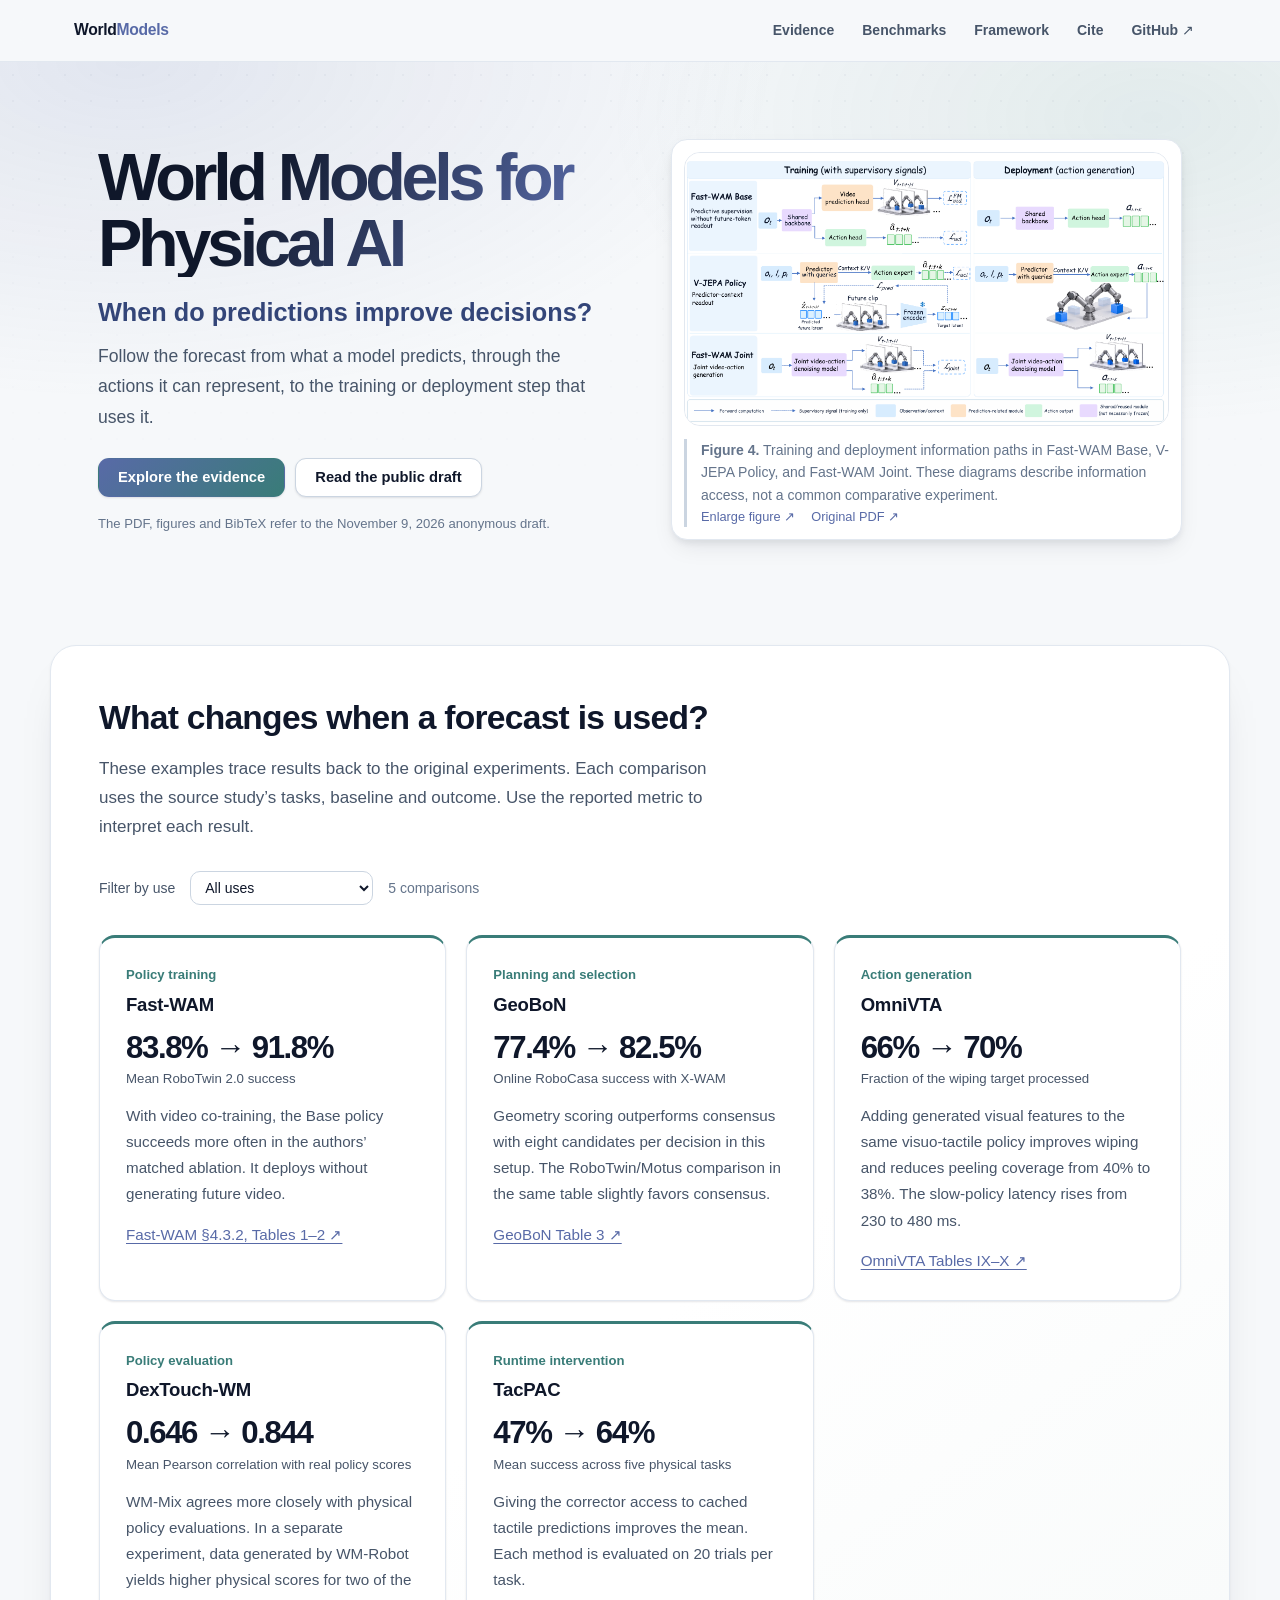
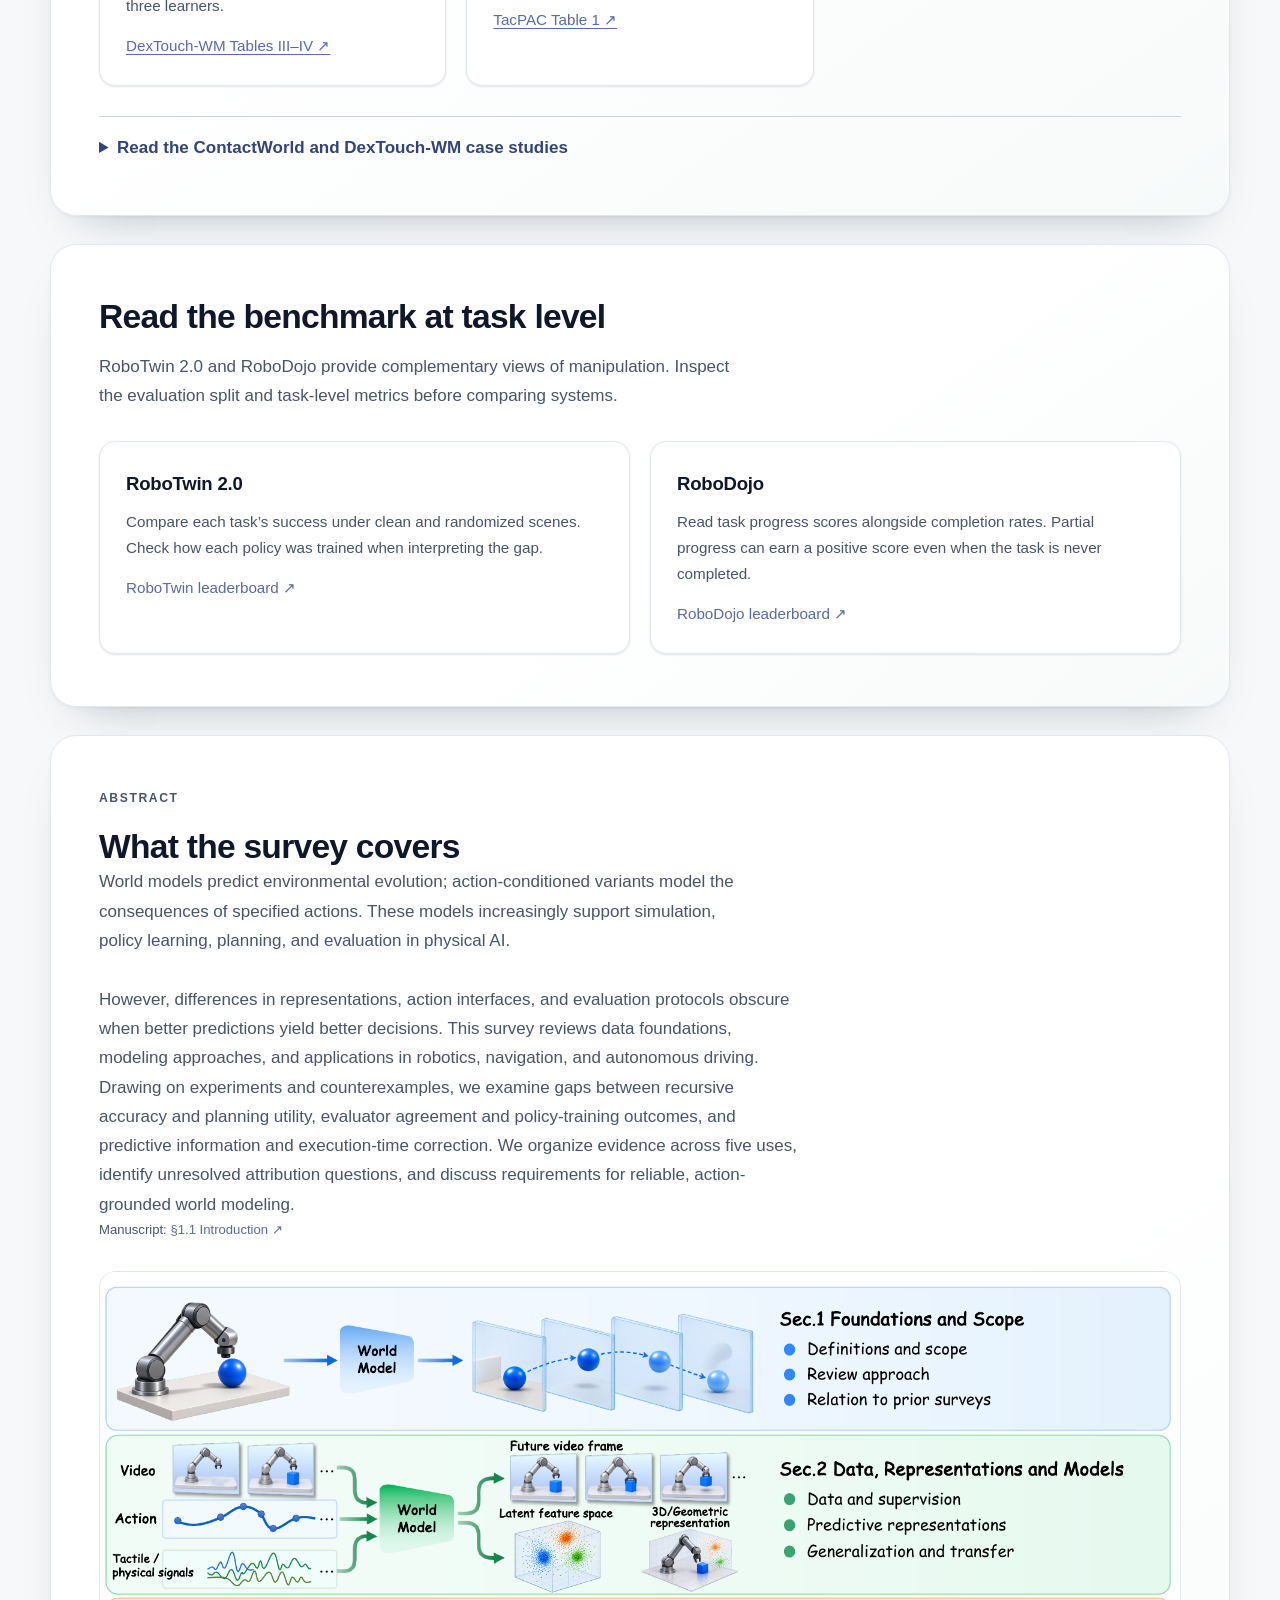
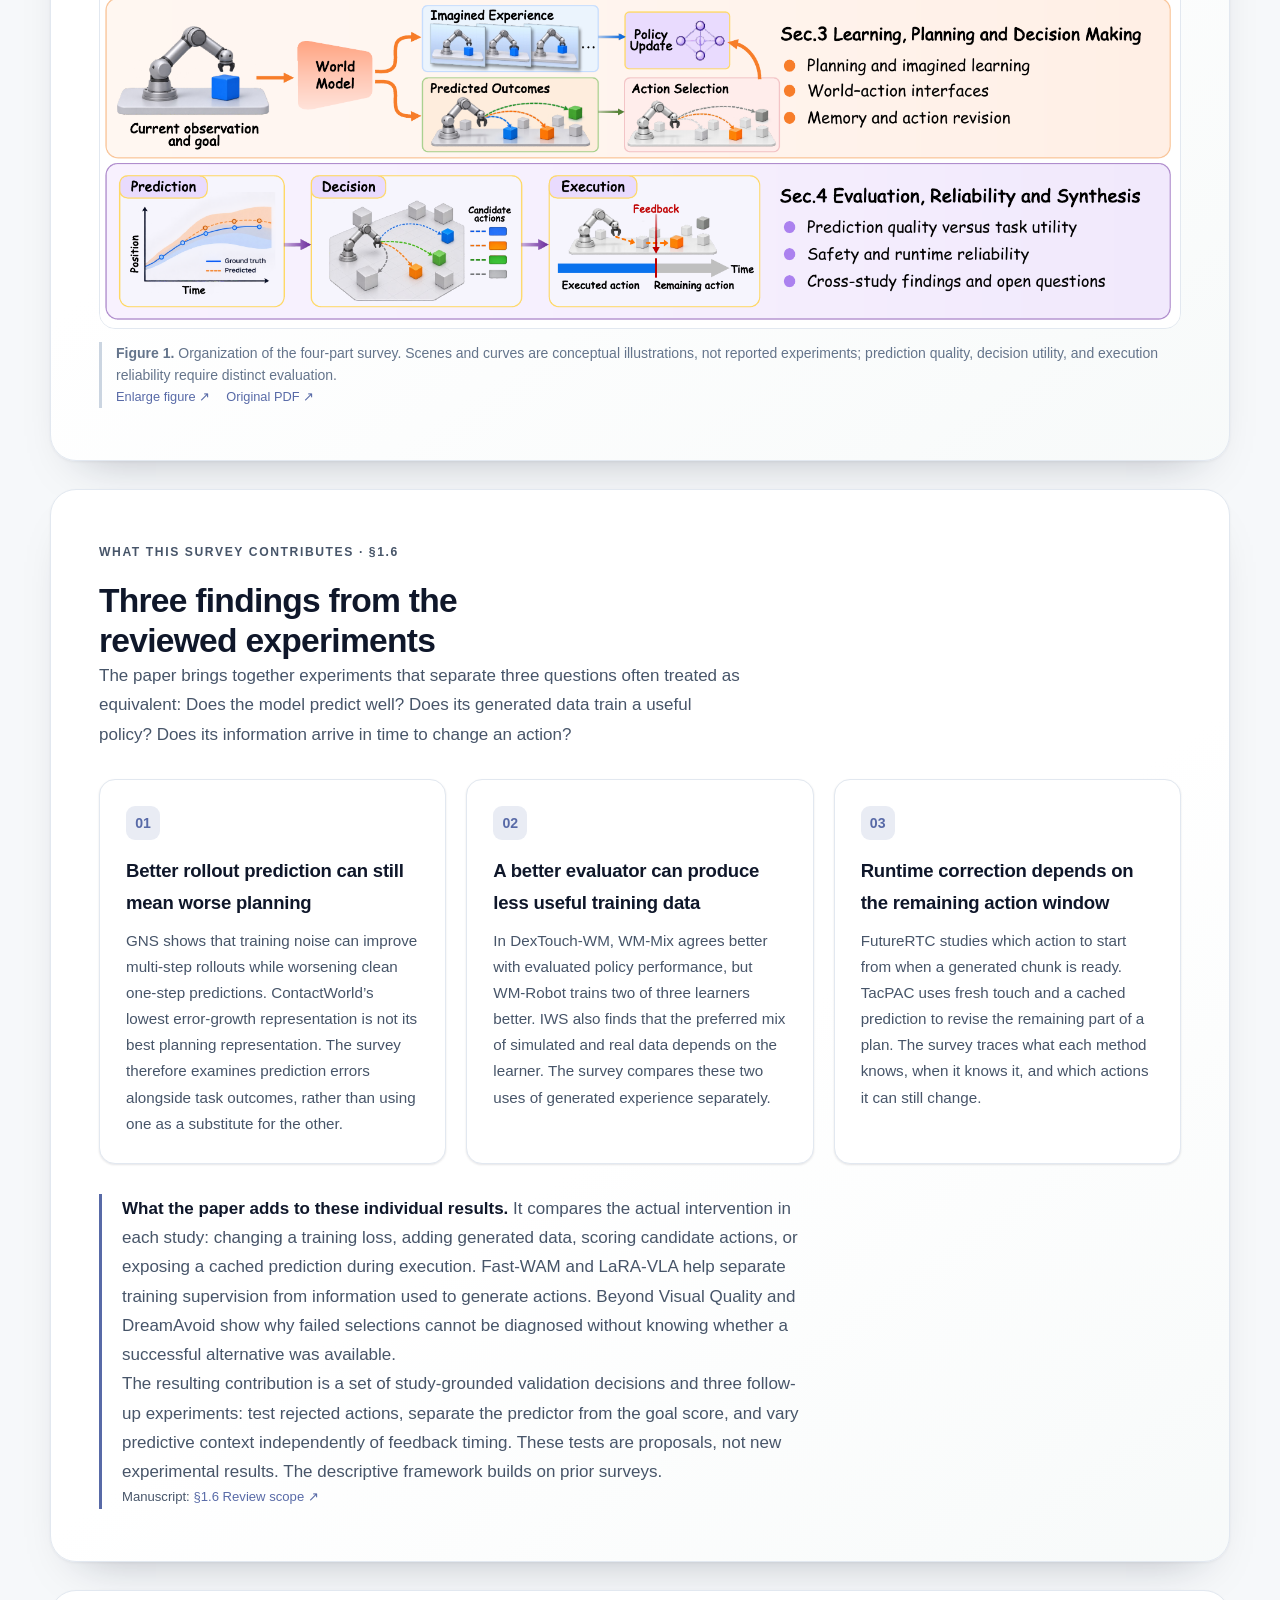
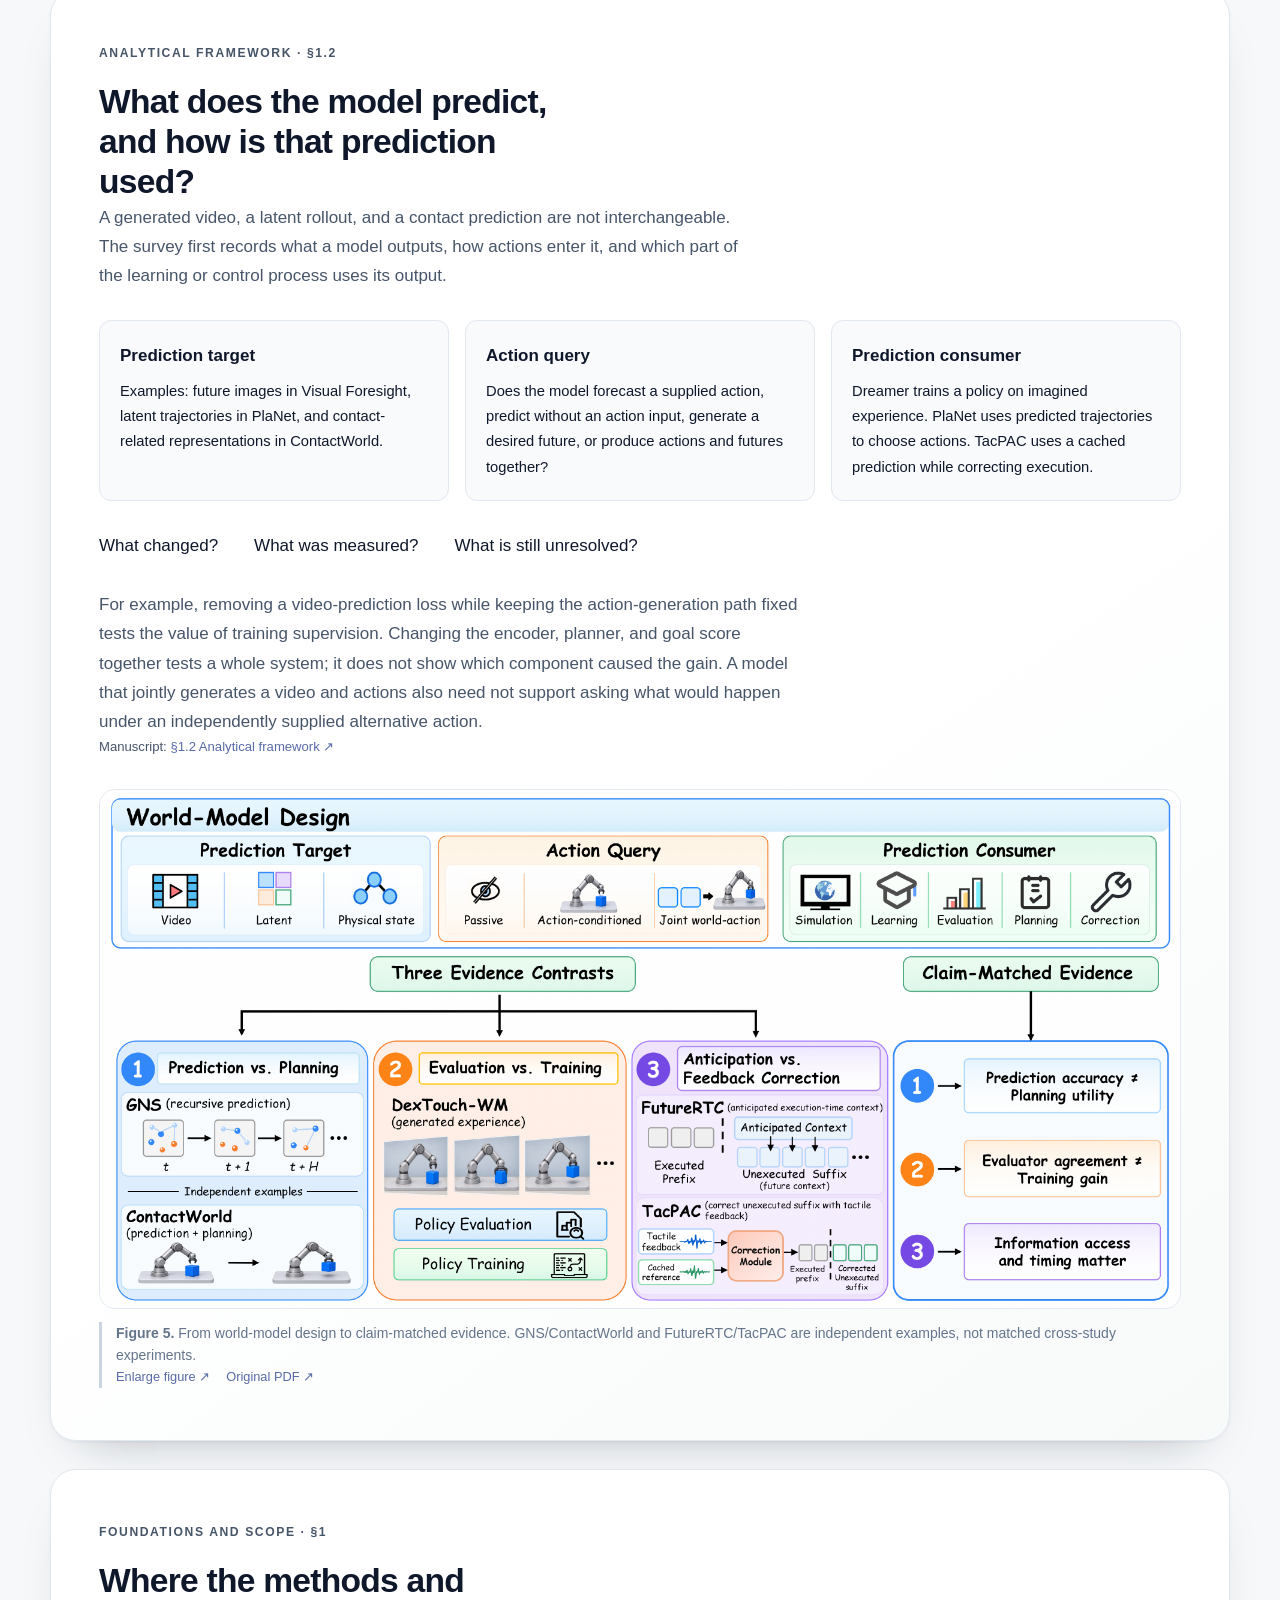
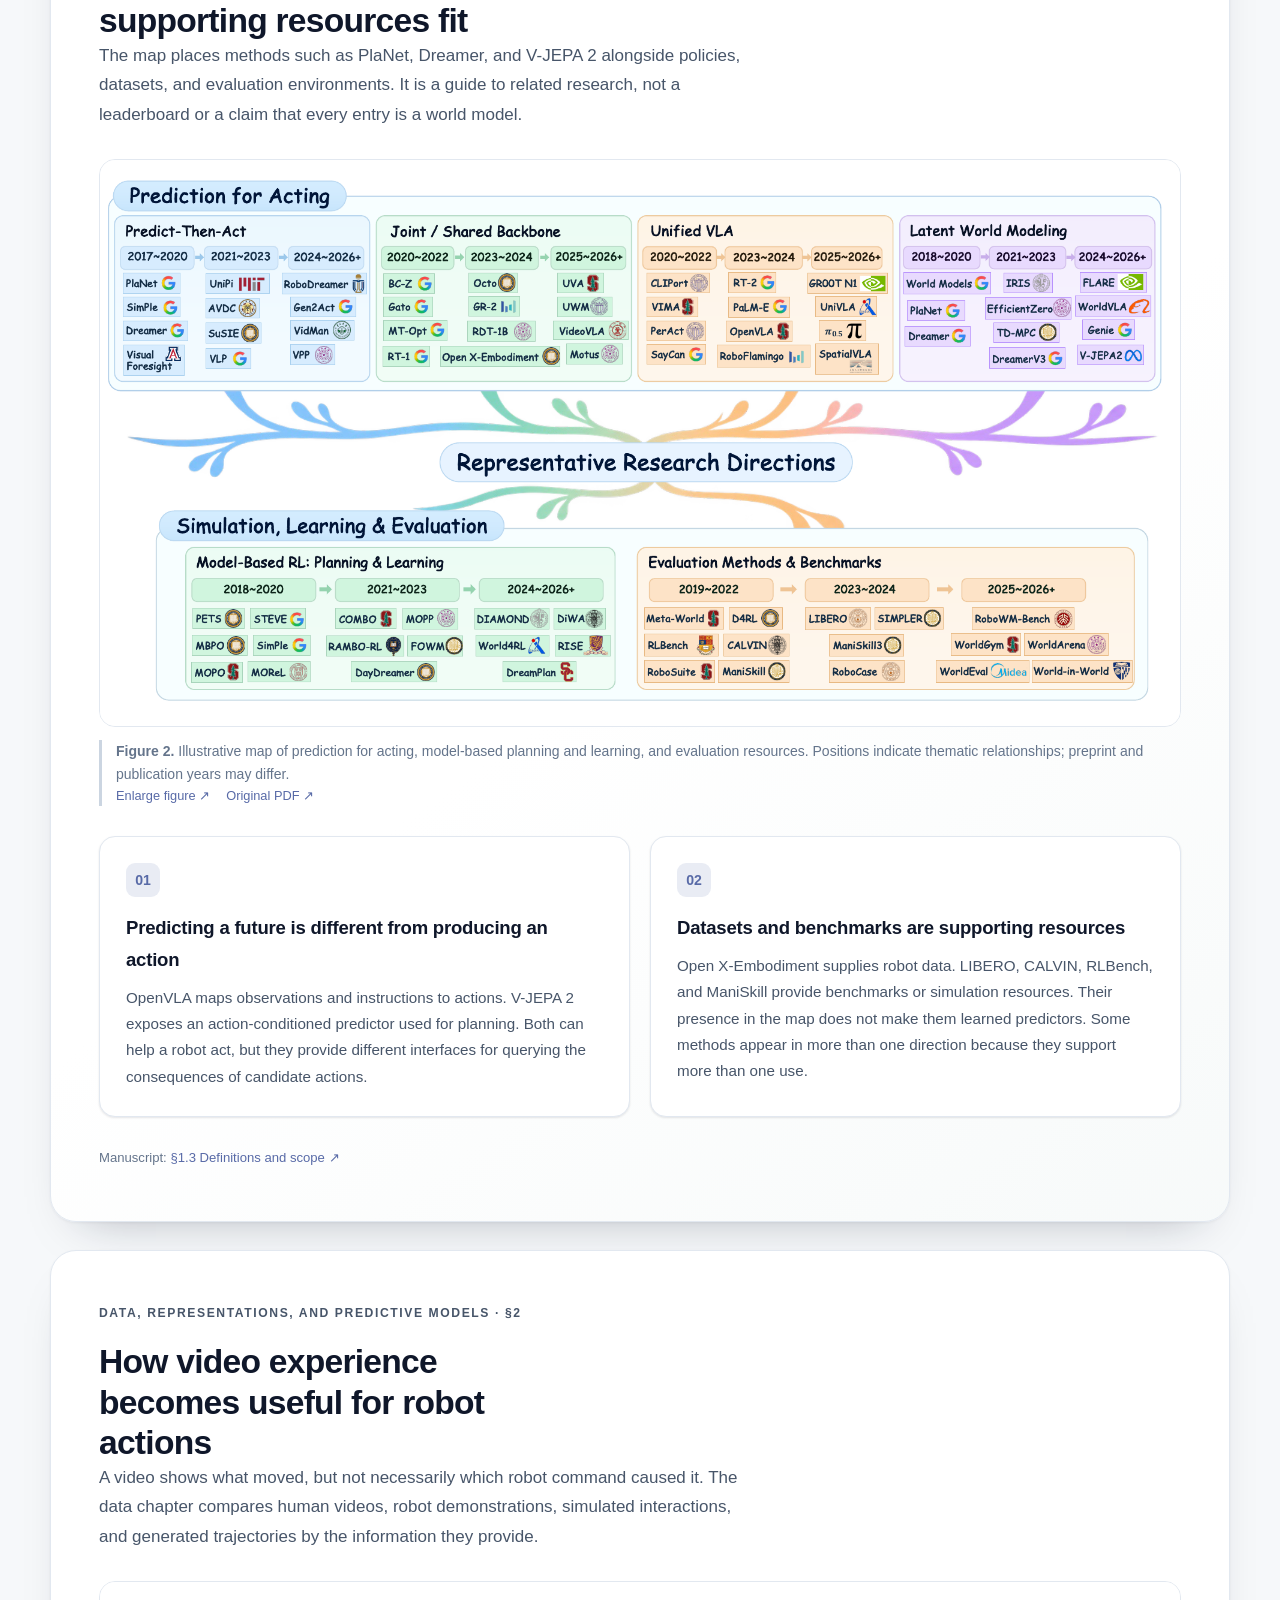
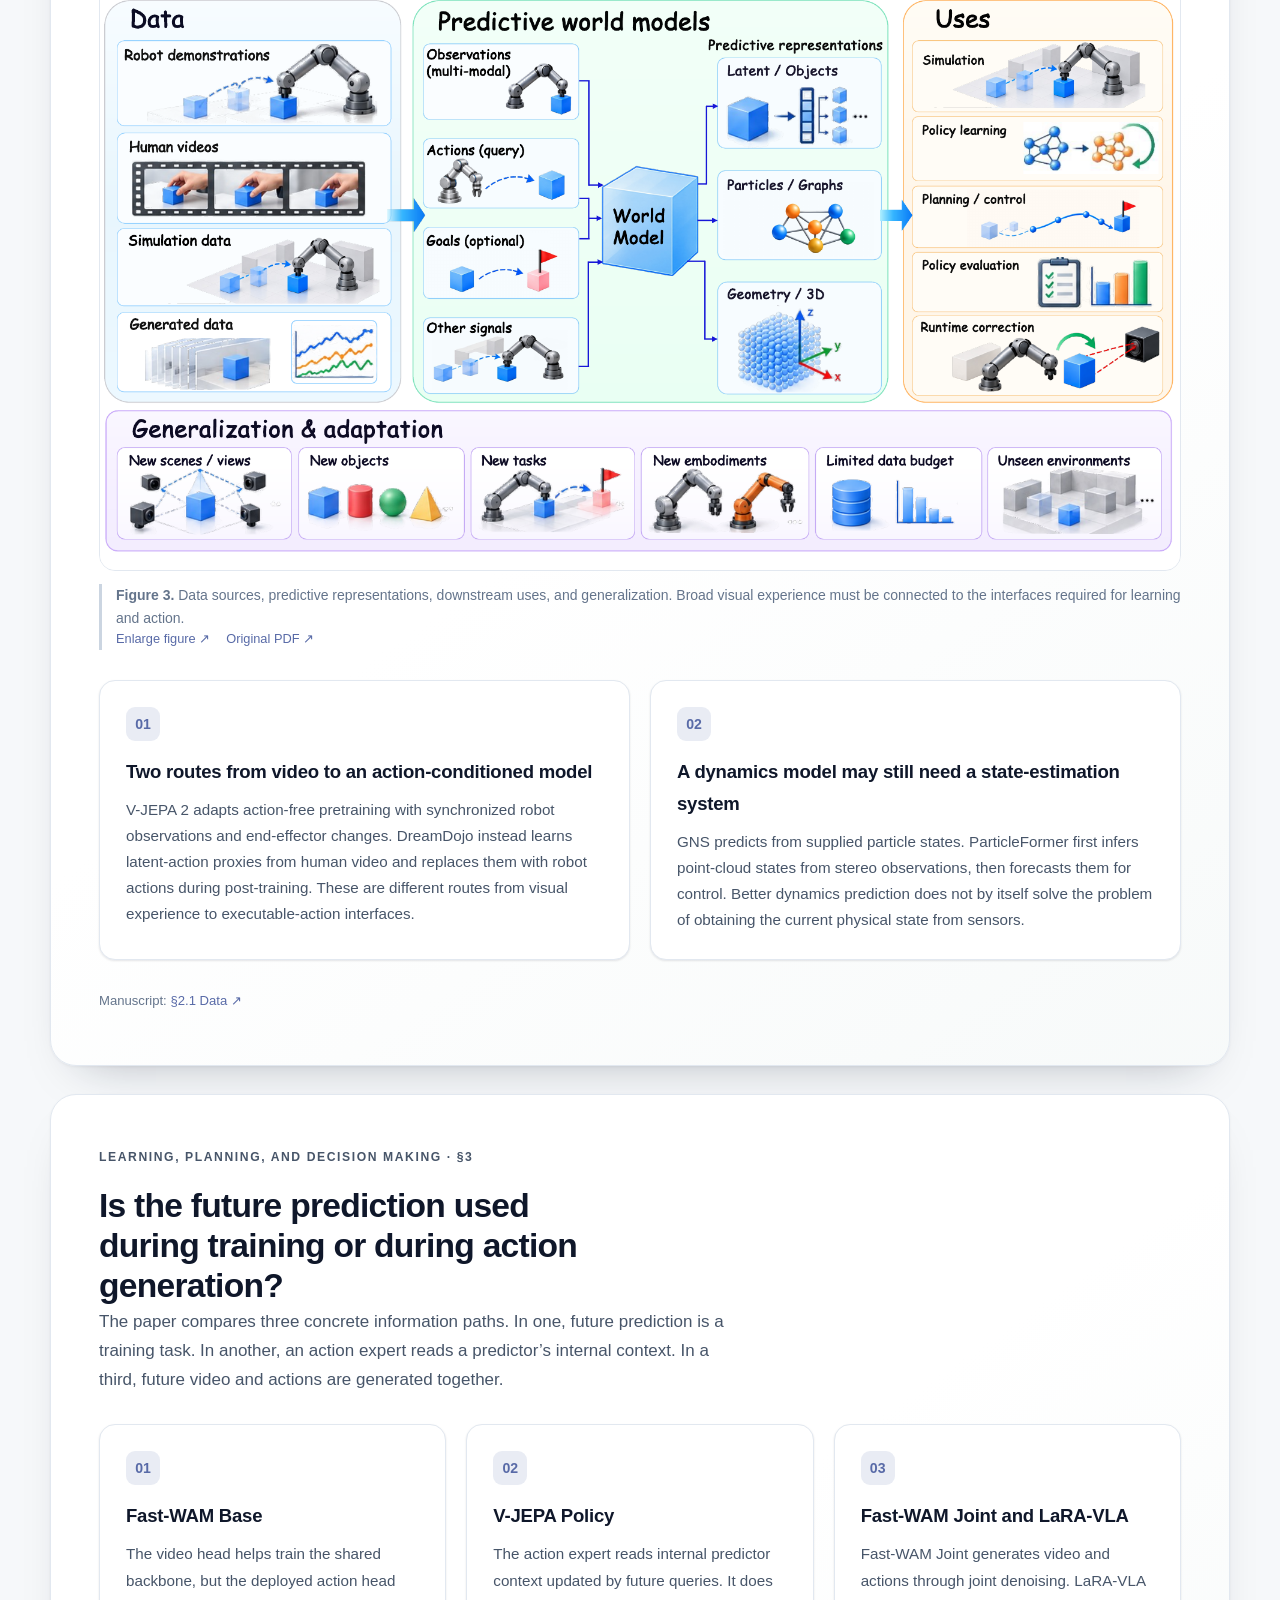
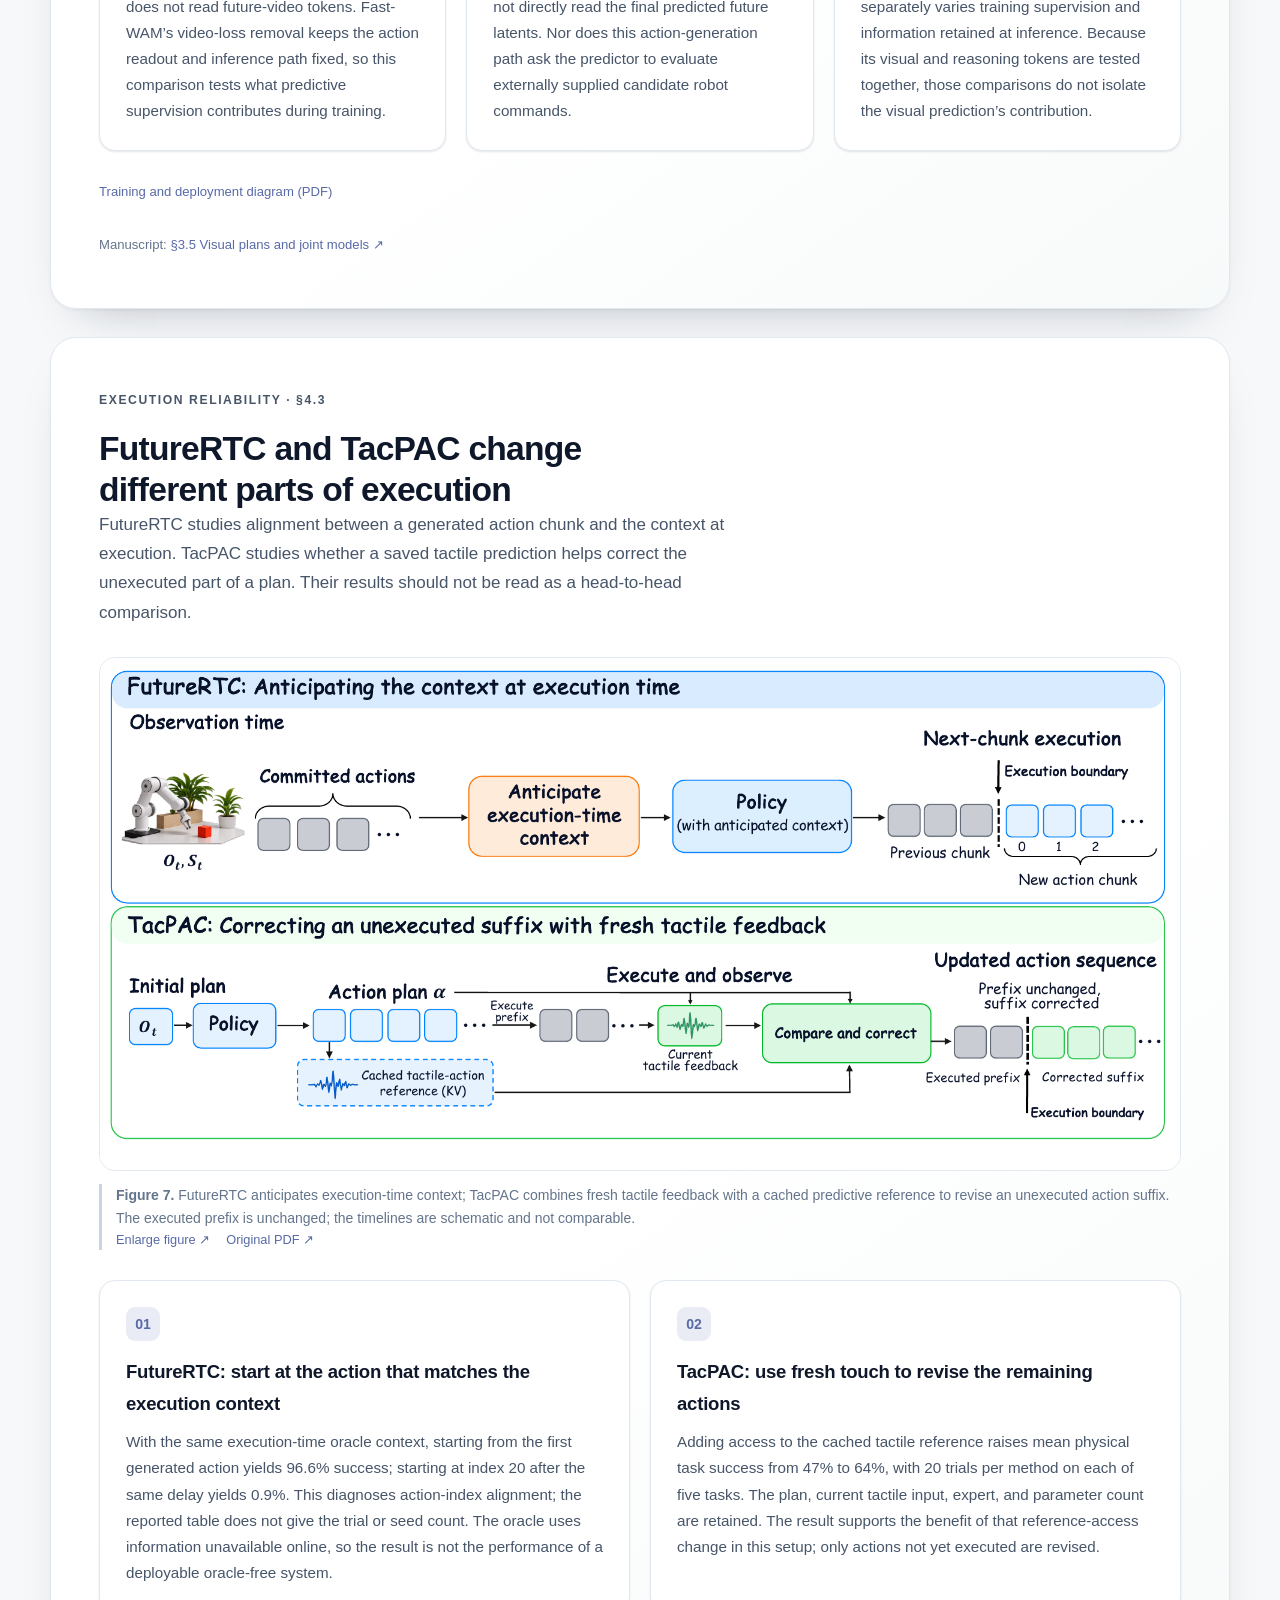
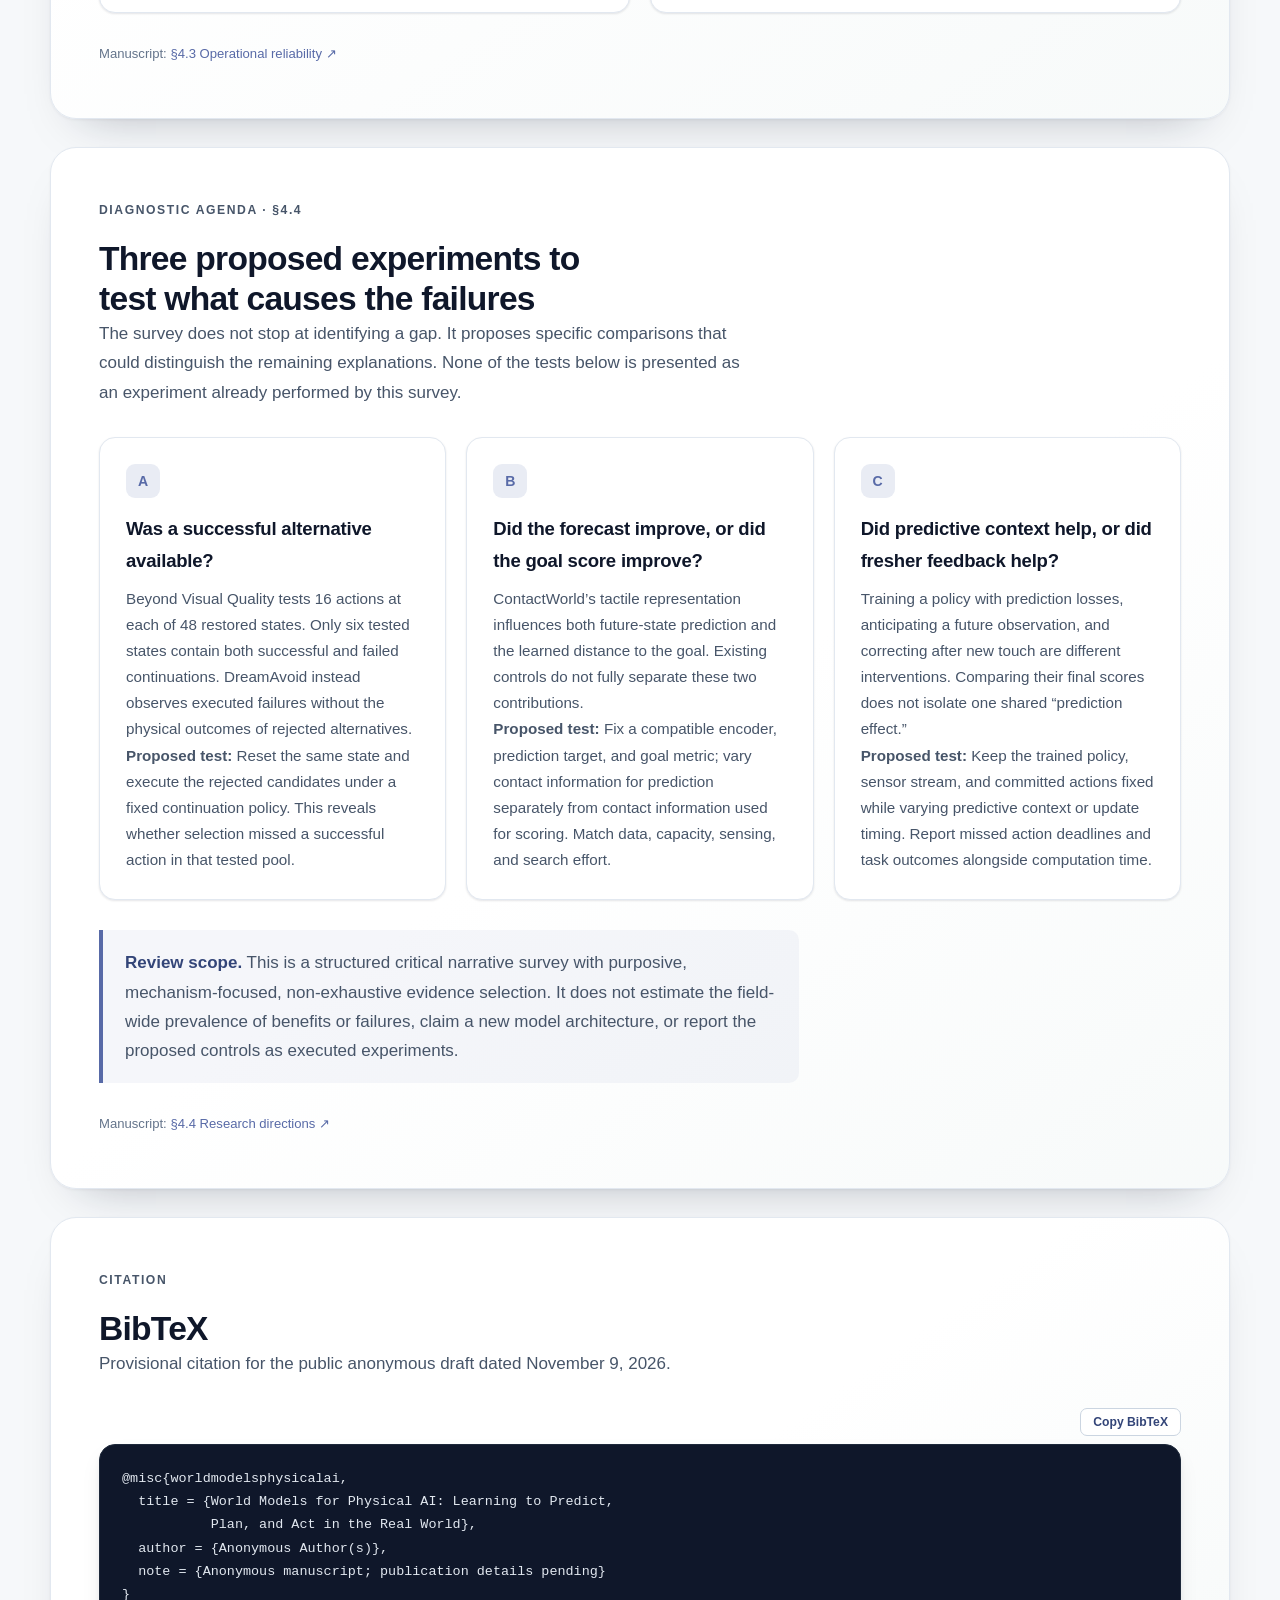
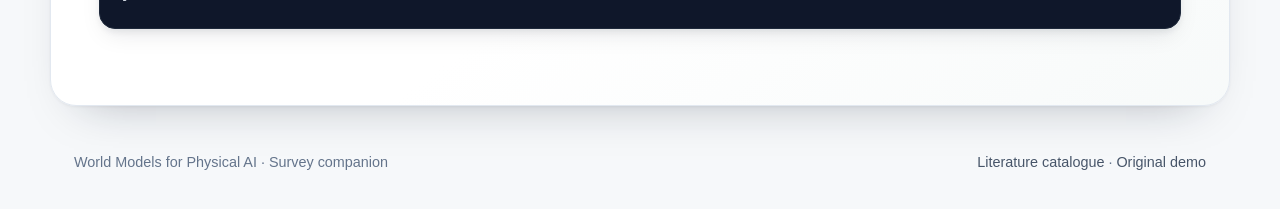
==== commit b26feca3: "Make survey evidence easier to explore on GitHub Pages" ====
--- a/docs/index.html
+++ b/docs/index.html
@@ -4,152 +4,380 @@
 <meta charset="utf-8">
 <meta name="viewport" content="width=device-width, initial-scale=1">
 
-<!-- ==========================================================================
-     World Models for Physical AI: Learning to Predict, Plan, and Act in the Real World
-     Survey site. 内容取自论文正文与表格；图表为占位图，待替换为论文原图。
-     ========================================================================== -->
+
 
 <title>World Models for Physical AI: Learning to Predict, Plan, and Act in the Real World</title>
-<meta name="description" content="A comprehensive survey of predictive world models for Physical AI. Covers data foundations, predictive representations, simulation, policy learning, planning, execution-time correction, and the evidence for downstream utility.">
+<meta name="description" content="A survey of predictive world models for Physical AI. Covers data foundations, predictive representations, simulation, policy learning, planning, execution-time correction, and the evidence for downstream utility.">
 <meta name="author" content="Anonymous Author(s)">
 <link rel="canonical" href="https://dracoxa.github.io/World-Models-for-Physical-Survey/">
 
-<!-- 社交分享卡片。上传一张 1200×630 的图，替换下面的 og-cover.png -->
+
 <meta property="og:type" content="article">
 <meta property="og:title" content="World Models for Physical AI: Learning to Predict, Plan, and Act in the Real World">
-<meta property="og:description" content="A comprehensive survey of predictive world models for Physical AI. Covers data foundations, predictive representations, simulation, policy learning, planning, execution-time correction, and the evidence for downstream utility.">
+<meta property="og:description" content="A survey of predictive world models for Physical AI. Covers data foundations, predictive representations, simulation, policy learning, planning, execution-time correction, and the evidence for downstream utility.">
 <meta property="og:url" content="https://dracoxa.github.io/World-Models-for-Physical-Survey/">
 
-<meta name="twitter:card" content="summary_large_image">
+<meta name="twitter:card" content="summary">
 <meta name="twitter:title" content="World Models for Physical AI: Learning to Predict, Plan, and Act in the Real World">
-<meta name="twitter:description" content="A comprehensive survey of predictive world models for Physical AI. Covers data foundations, predictive representations, simulation, policy learning, planning, execution-time correction, and the evidence for downstream utility.">
-
-
-<!-- 图标：内联 data URI，省一次请求，也避免 404 -->
+<meta name="twitter:description" content="A survey of predictive world models for Physical AI. Covers data foundations, predictive representations, simulation, policy learning, planning, execution-time correction, and the evidence for downstream utility.">
+
+
+
 <link rel="icon" href="data:image/svg+xml,%3Csvg xmlns='http://www.w3.org/2000/svg' viewBox='0 0 100 100'%3E%3Crect width='100' height='100' rx='22' fill='%234f46e5'/%3E%3Ctext x='50' y='68' font-size='58' font-family='sans-serif' font-weight='bold' fill='white' text-anchor='middle'%3ES%3C/text%3E%3C/svg%3E">
 <link rel="stylesheet" href="assets/style.css">
 
-<!-- 结构化数据：让 Google 正确索引作者与标题，学术站很值得加 -->
-
-<style>.source-link{font-size:.82rem;color:var(--text-mute)}.card .source-link{margin-top:14px}.audit{display:grid;grid-template-columns:repeat(3,1fr);gap:16px}.audit div{padding:20px;background:var(--bg-soft);border:1px solid var(--border);border-radius:12px}.audit strong{display:block;margin-bottom:8px}.audit p{margin:0;font-size:.92rem}.fig-zoom img{height:auto}.contribution-line{border-left:3px solid var(--brand);padding-left:20px}.figure-links{display:flex;gap:16px;flex-wrap:wrap;font-size:.8rem}.scope-list{padding-left:22px}.scope-list li{margin:12px 0} @media(max-width:680px){.audit{grid-template-columns:1fr}}</style></head>
-
-<body><a class="skip" href="#main">Skip to content</a><header class="nav"><div class="nav-in"><a class="nav-brand" href="#top">World<span>Models</span></a><nav class="nav-links" aria-label="Sections"><a href="#abstract">Abstract</a><a href="#contributions">Contributions</a><a href="#framework">Framework</a><a href="#landscape">Landscape</a><a href="#data">Data</a><a href="#mechanisms">Interfaces</a><a href="#evidence">Evidence</a><a href="#challenges">Open questions</a><a href="#cite">Cite</a></nav><div class="nav-prog" id="prog"></div></div></header><main id="main"><section class="hero" id="top"><div class="wrap"><p class="eyebrow">Survey <b>·</b> Physical AI <b>·</b> World Models</p><h1>World Models for Physical AI: Learning to Predict, Plan, and Act in the Real World</h1><p class="lede">A world model may predict the next video frame, imagine a training rollout, compare candidate actions, or help correct a robot’s movement. This survey examines when these predictions improve task performance, using controlled comparisons and failure cases from robotics, navigation, and autonomous driving.</p><p class="authors"><span>Anonymous Author(s)</span></p><p class="affil">Anonymous manuscript · Survey companion</p><div class="cta"><a class="btn btn-primary" href="assets/survey.pdf" target="_blank" rel="noopener">Read Paper ↗</a><a class="btn" href="https://github.com/Dracoxa/World-Models-for-Physical-Survey" target="_blank" rel="noopener">GitHub ↗</a><a class="btn" href="#contributions">Contributions</a><a class="btn" href="#evidence">Evidence &amp; Findings</a><a class="btn" href="#cite">BibTeX</a></div></div></section><section id="abstract"><div class="wrap"><div class="sec-head prose"><p class="sec-kicker">Abstract</p><h2>What the survey covers</h2><p>World models predict environmental evolution; action-conditioned variants model the consequences of specified actions. These models increasingly support simulation, policy learning, planning, and evaluation in physical AI.</p></div><div class="prose"><p>However, differences in representations, action interfaces, and evaluation protocols obscure when better predictions yield better decisions. This survey reviews data foundations, modeling approaches, and applications in robotics, navigation, and autonomous driving. Drawing on experiments and counterexamples, we examine gaps between recursive accuracy and planning utility, evaluator agreement and policy-training outcomes, and predictive information and execution-time correction. We organize evidence across five uses, identify unresolved attribution questions, and discuss requirements for reliable, action-grounded world modeling.</p><p class="source-link">Manuscript: <a href="assets/survey.pdf#page=1" target="_blank" rel="noopener">§1.1–1.4 ↗</a></p></div><figure class="fig-zoom"><a href="assets/figure-01.png" target="_blank" rel="noopener"><picture><source srcset="assets/figure-01.webp" type="image/webp"><img width="1800" height="1092" src="assets/figure-01.png" alt="Organization of the four-part survey. Scenes and curves are conceptual illustrations, not reported experiments; prediction quality, decision utility, and execution reliability require distinct evaluation." loading="lazy" decoding="async"></picture></a><figcaption><strong>Figure 1.</strong> Organization of the four-part survey. Scenes and curves are conceptual illustrations, not reported experiments; prediction quality, decision utility, and execution reliability require distinct evaluation.<div class="figure-links"><a href="assets/figure-01.png" target="_blank" rel="noopener">Enlarge figure ↗</a><a href="assets/figure-01.pdf" target="_blank" rel="noopener">Original PDF ↗</a></div></figcaption></figure></div></section><section id="contributions"><div class="wrap"><div class="sec-head prose"><p class="sec-kicker">What this survey contributes · §1.6</p><h2>Three findings from the reviewed experiments</h2><p>The paper brings together experiments that separate three questions often treated as equivalent: Does the model predict well? Does its generated data train a useful policy? Does its information arrive in time to change an action?</p></div><div class="grid g3"><article class="card"><span class="card-num">01</span><h3>Better rollout prediction can still mean worse planning</h3><p>GNS shows that training noise can improve multi-step rollouts while worsening clean one-step predictions. ContactWorld’s lowest error-growth representation is not its best planning representation. The survey therefore examines prediction errors alongside task outcomes, rather than using one as a substitute for the other.</p></article><article class="card"><span class="card-num">02</span><h3>A better evaluator can produce less useful training data</h3><p>In DexTouch-WM, WM-Mix agrees better with evaluated policy performance, but WM-Robot trains two of three learners better. IWS also finds that the preferred mix of simulated and real data depends on the learner. The survey compares these two uses of generated experience separately.</p></article><article class="card"><span class="card-num">03</span><h3>Useful predictions must arrive before actions are committed</h3><p>FutureRTC studies which action to start from when a generated chunk is ready. TacPAC uses fresh touch and a cached prediction to revise the remaining part of a plan. The survey traces what each method knows, when it knows it, and which actions it can still change.</p></article></div><div class="prose contribution-line"><p><strong>What the paper adds to these individual results.</strong> It compares the actual intervention in each study: changing a training loss, adding generated data, scoring candidate actions, or exposing a cached prediction during execution. Fast-WAM and LaRA-VLA help separate training supervision from information used to generate actions. Beyond Visual Quality and DreamAvoid show why failed selections cannot be diagnosed without knowing whether a successful alternative was available.</p><p>The resulting contribution is a set of study-grounded validation decisions and three follow-up experiments: test rejected actions, separate the predictor from the goal score, and vary predictive context independently of feedback timing. These tests are proposals, not new experimental results. The descriptive framework builds on prior surveys.</p><p class="source-link">Manuscript: <a href="assets/survey.pdf#page=5" target="_blank" rel="noopener">§1.6; 4.4 ↗</a></p></div></div></section><section id="framework"><div class="wrap"><div class="sec-head prose"><p class="sec-kicker">Analytical framework · §1.2</p><h2>What does the model predict, and how is that prediction used?</h2><p>A generated video, a latent rollout, and a contact prediction are not interchangeable. The survey first records what a model outputs, how actions enter it, and which part of the learning or control process uses its output.</p></div><div class="audit"><div><strong>Prediction target</strong><p>Examples: future images in Visual Foresight, latent trajectories in PlaNet, and contact-related representations in ContactWorld.</p></div><div><strong>Action query</strong><p>Does the model forecast a supplied action, predict without an action input, generate a desired future, or produce actions and futures together?</p></div><div><strong>Prediction consumer</strong><p>Dreamer trains a policy on imagined experience. PlaNet uses predicted trajectories to choose actions. TacPAC uses a cached prediction while correcting execution.</p></div></div><div class="chain"><span>What changed?</span><span>What was measured?</span><span>What is still unresolved?</span></div><div class="prose"><p>For example, removing a video-prediction loss while keeping the action-generation path fixed tests the value of training supervision. Changing the encoder, planner, and goal score together tests a whole system; it does not show which component caused the gain. A model that jointly generates a video and actions also need not support asking what would happen under an independently supplied alternative action.</p><p class="source-link">Manuscript: <a href="assets/survey.pdf#page=2" target="_blank" rel="noopener">§1.2–1.4 ↗</a></p></div><figure class="fig-zoom"><a href="assets/figure-05.png" target="_blank" rel="noopener"><picture><source srcset="assets/figure-05.webp" type="image/webp"><img width="1800" height="863" src="assets/figure-05.png" alt="From world-model design to claim-matched evidence. GNS/ContactWorld and FutureRTC/TacPAC are independent examples, not matched cross-study experiments." loading="lazy" decoding="async"></picture></a><figcaption><strong>Figure 5.</strong> From world-model design to claim-matched evidence. GNS/ContactWorld and FutureRTC/TacPAC are independent examples, not matched cross-study experiments.<div class="figure-links"><a href="assets/figure-05.png" target="_blank" rel="noopener">Enlarge figure ↗</a><a href="assets/figure-05.pdf" target="_blank" rel="noopener">Original PDF ↗</a></div></figcaption></figure></div></section><section id="landscape"><div class="wrap"><div class="sec-head prose"><p class="sec-kicker">Foundations and scope · §1</p><h2>Where the methods and supporting resources fit</h2><p>The map places methods such as PlaNet, Dreamer, and V-JEPA 2 alongside policies, datasets, and evaluation environments. It is a guide to related research, not a leaderboard or a claim that every entry is a world model.</p></div><figure class="fig-zoom"><a href="assets/figure-02.png" target="_blank" rel="noopener"><picture><source srcset="assets/figure-02.webp" type="image/webp"><img width="1800" height="944" src="assets/figure-02.png" alt="Illustrative map of prediction for acting, model-based planning and learning, and evaluation resources. Positions indicate thematic relationships; preprint and publication years may differ." loading="lazy" decoding="async"></picture></a><figcaption><strong>Figure 2.</strong> Illustrative map of prediction for acting, model-based planning and learning, and evaluation resources. Positions indicate thematic relationships; preprint and publication years may differ.<div class="figure-links"><a href="assets/figure-02.png" target="_blank" rel="noopener">Enlarge figure ↗</a><a href="assets/figure-02.pdf" target="_blank" rel="noopener">Original PDF ↗</a></div></figcaption></figure><div class="grid g2"><article class="card"><span class="card-num">01</span><h3>Predicting a future is different from producing an action</h3><p>OpenVLA maps observations and instructions to actions. V-JEPA 2 exposes an action-conditioned predictor used for planning. Both can help a robot act, but they provide different interfaces for querying the consequences of candidate actions.</p></article><article class="card"><span class="card-num">02</span><h3>Datasets and benchmarks are supporting resources</h3><p>Open X-Embodiment supplies robot data. LIBERO, CALVIN, RLBench, and ManiSkill provide benchmarks or simulation resources. Their presence in the map does not make them learned predictors. Some methods appear in more than one direction because they support more than one use.</p></article></div><p class="source-link">Manuscript: <a href="assets/survey.pdf#page=3" target="_blank" rel="noopener">§1.3–1.5 ↗</a></p></div></section><section id="data"><div class="wrap"><div class="sec-head prose"><p class="sec-kicker">Data, representations, and predictive models · §2</p><h2>How video experience becomes useful for robot actions</h2><p>A video shows what moved, but not necessarily which robot command caused it. The data chapter compares human videos, robot demonstrations, simulated interactions, and generated trajectories by the information they provide.</p></div><figure class="fig-zoom"><a href="assets/figure-03.png" target="_blank" rel="noopener"><picture><source srcset="assets/figure-03.webp" type="image/webp"><img width="1800" height="980" src="assets/figure-03.png" alt="Data sources, predictive representations, downstream uses, and generalization. Broad visual experience must be connected to the interfaces required for learning and action." loading="lazy" decoding="async"></picture></a><figcaption><strong>Figure 3.</strong> Data sources, predictive representations, downstream uses, and generalization. Broad visual experience must be connected to the interfaces required for learning and action.<div class="figure-links"><a href="assets/figure-03.png" target="_blank" rel="noopener">Enlarge figure ↗</a><a href="assets/figure-03.pdf" target="_blank" rel="noopener">Original PDF ↗</a></div></figcaption></figure><div class="grid g2"><article class="card"><span class="card-num">01</span><h3>Two routes from video to an action-conditioned model</h3><p>V-JEPA 2 adapts action-free pretraining with synchronized robot observations and end-effector changes. DreamDojo instead learns latent-action proxies from human video and replaces them with robot actions during post-training. These are different routes from visual experience to executable-action interfaces.</p></article><article class="card"><span class="card-num">02</span><h3>A dynamics model may still need a state-estimation system</h3><p>GNS predicts from supplied particle states. ParticleFormer first infers point-cloud states from stereo observations, then forecasts them for control. Better dynamics prediction does not by itself solve the problem of obtaining the current physical state from sensors.</p></article></div><p class="source-link">Manuscript: <a href="assets/survey.pdf#page=5" target="_blank" rel="noopener">§2.1–2.3 ↗</a></p></div></section><section id="mechanisms"><div class="wrap"><div class="sec-head prose"><p class="sec-kicker">Learning, planning, and decision making · §3</p><h2>Is the future prediction used during training or during action generation?</h2><p>The paper compares three concrete information paths. In one, future prediction is a training task. In another, an action expert reads a predictor’s internal context. In a third, future video and actions are generated together.</p></div><figure class="fig-zoom"><a href="assets/figure-04.png" target="_blank" rel="noopener"><picture><source srcset="assets/figure-04.webp" type="image/webp"><img width="1800" height="1013" src="assets/figure-04.png" alt="Training and deployment information paths in Fast-WAM Base, V-JEPA Policy, and Fast-WAM Joint. These diagrams describe information access, not a common comparative experiment." loading="lazy" decoding="async"></picture></a><figcaption><strong>Figure 4.</strong> Training and deployment information paths in Fast-WAM Base, V-JEPA Policy, and Fast-WAM Joint. These diagrams describe information access, not a common comparative experiment.<div class="figure-links"><a href="assets/figure-04.png" target="_blank" rel="noopener">Enlarge figure ↗</a><a href="assets/figure-04.pdf" target="_blank" rel="noopener">Original PDF ↗</a></div></figcaption></figure><div class="grid g3"><article class="card"><span class="card-num">01</span><h3>Fast-WAM Base</h3><p>The video head helps train the shared backbone, but the deployed action head does not read future-video tokens. Fast-WAM’s video-loss removal keeps the action readout and inference path fixed, so this comparison tests what predictive supervision contributes during training.</p></article><article class="card"><span class="card-num">02</span><h3>V-JEPA Policy</h3><p>The action expert reads internal predictor context updated by future queries. It does not directly read the final predicted future latents. Nor does this action-generation path ask the predictor to evaluate externally supplied candidate robot commands.</p></article><article class="card"><span class="card-num">03</span><h3>Fast-WAM Joint and LaRA-VLA</h3><p>Fast-WAM Joint generates video and actions through joint denoising. LaRA-VLA separately varies training supervision and information retained at inference. Because its visual and reasoning tokens are tested together, those comparisons do not isolate the visual prediction’s contribution.</p></article></div><p class="source-link">Manuscript: <a href="assets/survey.pdf#page=17" target="_blank" rel="noopener">§3.5; 1.6 ↗</a></p></div></section><section id="evidence"><div class="wrap"><div class="sec-head prose"><p class="sec-kicker">Evaluation and synthesis · §4.1</p><h2>The same model can rank differently on prediction, planning, and training</h2><p>The following results come from each study’s own protocol. They illustrate why choosing a model requires testing the use you care about, rather than comparing all models with one score.</p></div><div class="grid g2"><article class="card"><span class="card-num">01</span><h3>ContactWorld: rollout error and planning success favor different representations</h3><p>In the 12-task dynamics test, PointCloud+TacRGB has the lowest six-step relative error growth. In the separate 12-task simulated-planning test, PointCloud+TacFF has the highest mean success: <strong>36.1%, versus 32.1% for point clouds alone</strong>.</p><p>A four-task control study reports 39.5% with full TacFF, 38.6% with a visual-only terminal cost, and 36.5% with matched latent width, versus 32.3% for point clouds. These controls narrow possible explanations, but the learned representation and goal-scoring geometry are still coupled.</p><p><strong>Takeaway:</strong> A low rollout-error score is not enough to choose the best representation for planning.</p></article><article class="card"><span class="card-num">02</span><h3>DexTouch-WM: the better evaluator is not always the better data generator</h3><p>WM-Mix has higher mean evaluator correlation: <strong>0.844, versus 0.646 for WM-Robot</strong>. But policies trained on WM-Robot experience score higher for π<sub>0.5</sub> (0.563 versus 0.494) and X-VLA (0.506 versus 0.400). FTP-1 slightly favors WM-Mix (0.694 versus 0.688).</p><p>These are mean normalized task scores, not a common binary success rate. Removing X-VLA’s Stand Bottle task reverses that learner’s ordering, so the task mix matters too.</p><p><strong>Takeaway:</strong> Evaluate generated training data with the actual learner and tasks it is intended to support.</p></article></div><figure class="fig-zoom"><a href="assets/figure-06.png" target="_blank" rel="noopener"><picture><source srcset="assets/figure-06.webp" type="image/webp"><img width="1800" height="834" src="assets/figure-06.png" alt="Separate DexTouch-WM experiments. Panel A reports four-task mean evaluator correlations; Panel B shows mean normalized policy-training scores. The imagined-data conditions use 100 real plus 100 imagined trajectories; the all-real reference uses 200 real trajectories." loading="lazy" decoding="async"></picture></a><figcaption><strong>Figure 6.</strong> Separate DexTouch-WM experiments. Panel A reports four-task mean evaluator correlations; Panel B shows mean normalized policy-training scores. The imagined-data conditions use 100 real plus 100 imagined trajectories; the all-real reference uses 200 real trajectories.<div class="figure-links"><a href="assets/figure-06.png" target="_blank" rel="noopener">Enlarge figure ↗</a><a href="assets/figure-06.pdf" target="_blank" rel="noopener">Original PDF ↗</a></div></figcaption></figure><div class="note prose"><p><strong>Interpretation boundary.</strong> These are within-study results. The normalized task scores, evaluator correlations, planning success rates, and runtime measurements answer different questions and must not be compared as a shared measure of model quality.</p></div><p class="source-link">Manuscript: <a href="assets/survey.pdf#page=19" target="_blank" rel="noopener">§4.1 ↗</a></p></div></section><section id="runtime"><div class="wrap"><div class="sec-head prose"><p class="sec-kicker">Execution reliability · §4.3</p><h2>FutureRTC and TacPAC change different parts of execution</h2><p>FutureRTC studies alignment between a generated action chunk and the context at execution. TacPAC studies whether a saved tactile prediction helps correct the unexecuted part of a plan. Their results should not be read as a head-to-head comparison.</p></div><figure class="fig-zoom"><a href="assets/figure-07.png" target="_blank" rel="noopener"><picture><source srcset="assets/figure-07.webp" type="image/webp"><img width="1800" height="854" src="assets/figure-07.png" alt="FutureRTC anticipates execution-time context; TacPAC combines fresh tactile feedback with a cached predictive reference to revise an unexecuted action suffix. The executed prefix is unchanged; the timelines are schematic and not comparable." loading="lazy" decoding="async"></picture></a><figcaption><strong>Figure 7.</strong> FutureRTC anticipates execution-time context; TacPAC combines fresh tactile feedback with a cached predictive reference to revise an unexecuted action suffix. The executed prefix is unchanged; the timelines are schematic and not comparable.<div class="figure-links"><a href="assets/figure-07.png" target="_blank" rel="noopener">Enlarge figure ↗</a><a href="assets/figure-07.pdf" target="_blank" rel="noopener">Original PDF ↗</a></div></figcaption></figure><div class="grid g2"><article class="card"><span class="card-num">01</span><h3>FutureRTC: start at the action that matches the execution context</h3><p>With the same execution-time oracle context, starting from the first generated action yields 96.6% success; starting at index 20 after the same delay yields 0.9%. This diagnoses action-index alignment; the reported table does not give the trial or seed count. The oracle uses information unavailable online, so the result is not the performance of a deployable oracle-free system.</p></article><article class="card"><span class="card-num">02</span><h3>TacPAC: use fresh touch to revise the remaining actions</h3><p>Adding access to the cached tactile reference raises mean physical task success from 47% to 64%, with 20 trials per method on each of five tasks. The plan, current tactile input, expert, and parameter count are retained. The result supports the benefit of that reference-access change in this setup; only actions not yet executed are revised.</p></article></div><p class="source-link">Manuscript: <a href="assets/survey.pdf#page=23" target="_blank" rel="noopener">§4.3 ↗</a></p></div></section><section id="challenges"><div class="wrap"><div class="sec-head prose"><p class="sec-kicker">Diagnostic agenda · §4.4</p><h2>Three proposed experiments to test what causes the failures</h2><p>The survey does not stop at identifying a gap. It proposes specific comparisons that could distinguish the remaining explanations. None of the tests below is presented as an experiment already performed by this survey.</p></div><div class="grid g3"><article class="card"><span class="card-num">A</span><h3>Was a successful alternative available?</h3><p>Beyond Visual Quality tests 16 actions at each of 48 restored states. Only six tested states contain both successful and failed continuations. DreamAvoid instead observes executed failures without the physical outcomes of rejected alternatives.</p><p><strong>Proposed test:</strong> Reset the same state and execute the rejected candidates under a fixed continuation policy. This reveals whether selection missed a successful action in that tested pool.</p></article><article class="card"><span class="card-num">B</span><h3>Did the forecast improve, or did the goal score improve?</h3><p>ContactWorld’s tactile representation influences both future-state prediction and the learned distance to the goal. Existing controls do not fully separate these two contributions.</p><p><strong>Proposed test:</strong> Fix a compatible encoder, prediction target, and goal metric; vary contact information for prediction separately from contact information used for scoring. Match data, capacity, sensing, and search effort.</p></article><article class="card"><span class="card-num">C</span><h3>Did predictive context help, or did fresher feedback help?</h3><p>Training a policy with prediction losses, anticipating a future observation, and correcting after new touch are different interventions. Comparing their final scores does not isolate one shared “prediction effect.”</p><p><strong>Proposed test:</strong> Keep the trained policy, sensor stream, and committed actions fixed while varying predictive context or update timing. Report missed action deadlines and task outcomes alongside computation time.</p></article></div><div class="note prose"><p><strong>Review scope.</strong> This is a structured critical narrative survey with purposive, mechanism-focused, non-exhaustive evidence selection. It does not estimate the field-wide prevalence of benefits or failures, claim a new model architecture, or report the proposed controls as executed experiments.</p></div><p class="source-link">Manuscript: <a href="assets/survey.pdf#page=24" target="_blank" rel="noopener">§1.4; 4.4 ↗</a></p></div></section><section id="cite"><div class="wrap"><div class="sec-head prose"><p class="sec-kicker">Citation</p><h2>BibTeX</h2><p>Provisional citation for the anonymous manuscript. Author identities and publication details should be updated when available.</p></div><div class="code-block"><button class="copy-btn" type="button" data-copy="#bibtex">Copy</button><pre id="bibtex"><code>@misc{worldmodelsphysicalai,
+
+
+<style>.source-link{font-size:.82rem;color:var(--text-mute)}.card .source-link{margin-top:14px}.audit{display:grid;grid-template-columns:repeat(3,1fr);gap:16px}.audit div{padding:20px;background:var(--bg-soft);border:1px solid var(--border);border-radius:12px}.audit strong{display:block;margin-bottom:8px}.audit p{margin:0;font-size:.92rem}.fig-zoom img{height:auto}.contribution-line{border-left:3px solid var(--brand);padding-left:20px}.figure-links{display:flex;gap:16px;flex-wrap:wrap;font-size:.8rem}.scope-list{padding-left:22px}.scope-list li{margin:12px 0} @media(max-width:680px){.audit{grid-template-columns:1fr}}</style><script src="assets/site.js" defer></script>
+</head>
+
+<body>
+<a class="skip" href="#main">Skip to content</a>
+<header class="nav">
+  <div class="nav-in">
+    <a class="nav-brand" href="#top">World<span>Models</span></a>
+    <nav class="nav-links" aria-label="Sections">
+      <a href="#evidence">Evidence</a>
+      <a href="#benchmarks">Benchmarks</a>
+      <a href="#framework">Framework</a>
+      <a href="#cite">Cite</a>
+      <a href="https://github.com/Dracoxa/World-Models-for-Physical-Survey">GitHub ↗</a>
+    </nav>
+  </div>
+</header>
+<main id="main" tabindex="-1">
+<section class="hero" id="top">
+<div class="wrap hero-grid">
+    <div>
+      <h1>World Models for Physical AI</h1>
+      <p class="hero-question">When do predictions improve decisions?</p>
+      <p class="lede">Follow the forecast from what a model predicts, through the actions it can represent, to the training or deployment step that uses it.</p>
+      <div class="cta">
+        <a class="btn btn-primary" href="#evidence">Explore the evidence</a>
+        <a class="btn" href="assets/survey.pdf">Read the public draft</a>
+      </div>
+      <p class="source-link">The PDF, figures and BibTeX refer to the November 9, 2026 anonymous draft.</p>
+    </div>
+    <div class="hero-figure"><figure class="fig-zoom"><a href="assets/figure-04.png" target="_blank" rel="noopener"><picture><source srcset="assets/figure-04.webp" type="image/webp"><img width="1800" height="1013" src="assets/figure-04.png" alt="Training and deployment information paths in Fast-WAM Base, V-JEPA Policy, and Fast-WAM Joint. These diagrams describe information access, not a common comparative experiment." decoding="async"></picture></a><figcaption><strong>Figure 4.</strong> Training and deployment information paths in Fast-WAM Base, V-JEPA Policy, and Fast-WAM Joint. These diagrams describe information access, not a common comparative experiment.<div class="figure-links"><a href="assets/figure-04.png" target="_blank" rel="noopener">Enlarge figure ↗</a><a href="assets/figure-04.pdf" target="_blank" rel="noopener">Original PDF ↗</a></div></figcaption></figure></div>
+  </div>
+</section>
+<section id="evidence">
+<div class="wrap">
+    <div class="sec-head prose">
+      <h2>What changes when a forecast is used?</h2>
+      <p>These examples trace results back to the original experiments. Each comparison uses the source study’s tasks, baseline and outcome. Use the reported metric to interpret each result.</p>
+    </div>
+    <div class="evidence-tools" hidden>
+      <label for="evidence-use">Filter by use</label>
+      <select id="evidence-use">
+        <option value="">All uses</option>
+        <option value="training">Policy training</option>
+        <option value="planning">Planning and selection</option>
+        <option value="generation">Action generation</option>
+        <option value="evaluation">Policy evaluation</option>
+        <option value="runtime">Runtime intervention</option>
+      </select>
+      <span id="evidence-count" role="status">5 comparisons</span>
+    </div>
+    <div class="grid g3" id="evidence-cards">
+      <article class="card evidence-card" data-use="training">
+        <p class="evidence-role">Policy training</p>
+        <h3>Fast-WAM</h3>
+        <p class="evidence-value">83.8% → 91.8%</p>
+        <p class="evidence-unit">Mean RoboTwin 2.0 success</p>
+        <p>With video co-training, the Base policy succeeds more often in the authors’ matched ablation. It deploys without generating future video.</p>
+        <p class="source-link"><a href="https://arxiv.org/html/2603.16666v2#S4.SS3.SSS2">Fast-WAM §4.3.2, Tables 1–2 ↗</a></p>
+      </article>
+      <article class="card evidence-card" data-use="planning">
+        <p class="evidence-role">Planning and selection</p>
+        <h3>GeoBoN</h3>
+        <p class="evidence-value">77.4% → 82.5%</p>
+        <p class="evidence-unit">Online RoboCasa success with X-WAM</p>
+        <p>Geometry scoring outperforms consensus with eight candidates per decision in this setup. The RoboTwin/Motus comparison in the same table slightly favors consensus.</p>
+        <p class="source-link"><a href="https://arxiv.org/html/2607.17454v1#S4.SS4">GeoBoN Table 3 ↗</a></p>
+      </article>
+      <article class="card evidence-card" data-use="generation">
+        <p class="evidence-role">Action generation</p>
+        <h3>OmniVTA</h3>
+        <p class="evidence-value">66% → 70%</p>
+        <p class="evidence-unit">Fraction of the wiping target processed</p>
+        <p>Adding generated visual features to the same visuo-tactile policy improves wiping and reduces peeling coverage from 40% to 38%. The slow-policy latency rises from 230 to 480 ms.</p>
+        <p class="source-link"><a href="https://arxiv.org/html/2603.19201v3#S5">OmniVTA Tables IX–X ↗</a></p>
+      </article>
+      <article class="card evidence-card" data-use="evaluation">
+        <p class="evidence-role">Policy evaluation</p>
+        <h3>DexTouch-WM</h3>
+        <p class="evidence-value">0.646 → 0.844</p>
+        <p class="evidence-unit">Mean Pearson correlation with real policy scores</p>
+        <p>WM-Mix agrees more closely with physical policy evaluations. In a separate experiment, data generated by WM-Robot yields higher physical scores for two of the three learners.</p>
+        <p class="source-link"><a href="https://arxiv.org/html/2609.20649v2#S4">DexTouch-WM Tables III–IV ↗</a></p>
+      </article>
+      <article class="card evidence-card" data-use="runtime">
+        <p class="evidence-role">Runtime intervention</p>
+        <h3>TacPAC</h3>
+        <p class="evidence-value">47% → 64%</p>
+        <p class="evidence-unit">Mean success across five physical tasks</p>
+        <p>Giving the corrector access to cached tactile predictions improves the mean. Each method is evaluated on 20 trials per task.</p>
+        <p class="source-link"><a href="https://arxiv.org/html/2609.05266v1#S4">TacPAC Table 1 ↗</a></p>
+      </article>
+    </div>
+    <details class="study-details">
+      <summary>Read the ContactWorld and DexTouch-WM case studies</summary>
+      <div class="grid g2"><article class="card"><span class="card-num">01</span><h3>ContactWorld: rollout error and planning success favor different representations</h3><p>In the 12-task dynamics test, PointCloud+TacRGB has the lowest six-step relative error growth. In the separate 12-task simulated-planning test, PointCloud+TacFF has the highest mean success: <strong>36.1%, versus 32.1% for point clouds alone</strong>.</p><p>A four-task control study reports 39.5% with full TacFF, 38.6% with a visual-only terminal cost, and 36.5% with matched latent width, versus 32.3% for point clouds. These controls narrow possible explanations, but the learned representation and goal-scoring geometry are still coupled.</p><p><strong>Takeaway:</strong> A low rollout-error score is not enough to choose the best representation for planning.</p></article><article class="card"><span class="card-num">02</span><h3>DexTouch-WM: the better evaluator is not always the better data generator</h3><p>WM-Mix has higher mean evaluator correlation: <strong>0.844, versus 0.646 for WM-Robot</strong>. But policies trained on WM-Robot experience score higher for π<sub>0.5</sub> (0.563 versus 0.494) and X-VLA (0.506 versus 0.400). FTP-1 slightly favors WM-Mix (0.694 versus 0.688).</p><p>These are mean normalized task scores, not a common binary success rate. Removing X-VLA’s Stand Bottle task reverses that learner’s ordering, so the task mix matters too.</p><p><strong>Takeaway:</strong> Evaluate generated training data with the actual learner and tasks it is intended to support.</p></article></div>
+      <figure class="fig-zoom"><a href="assets/figure-06.png" target="_blank" rel="noopener"><picture><source srcset="assets/figure-06.webp" type="image/webp"><img width="1800" height="834" src="assets/figure-06.png" alt="Separate DexTouch-WM experiments. Panel A reports four-task mean evaluator correlations; Panel B shows mean normalized policy-training scores. The imagined-data conditions use 100 real plus 100 imagined trajectories; the all-real reference uses 200 real trajectories." loading="lazy" decoding="async"></picture></a><figcaption><strong>Figure 6.</strong> Separate DexTouch-WM experiments. Panel A reports four-task mean evaluator correlations; Panel B shows mean normalized policy-training scores. The imagined-data conditions use 100 real plus 100 imagined trajectories; the all-real reference uses 200 real trajectories.<div class="figure-links"><a href="assets/figure-06.png" target="_blank" rel="noopener">Enlarge figure ↗</a><a href="assets/figure-06.pdf" target="_blank" rel="noopener">Original PDF ↗</a></div></figcaption></figure>
+      <p class="source-link"><a href="https://arxiv.org/html/2606.13877v3#S4">ContactWorld experiments ↗</a> · <a href="https://arxiv.org/html/2609.20649v2#S4">DexTouch-WM experiments ↗</a></p>
+    </details>
+  </div>
+</section>
+<section id="benchmarks">
+<div class="wrap">
+    <div class="sec-head prose">
+      <h2>Read the benchmark at task level</h2>
+      <p>RoboTwin 2.0 and RoboDojo provide complementary views of manipulation. Inspect the evaluation split and task-level metrics before comparing systems.</p>
+    </div>
+    <div class="grid g2">
+      <article class="card">
+        <h3>RoboTwin 2.0</h3>
+        <p>Compare each task’s success under clean and randomized scenes. Check how each policy was trained when interpreting the gap.</p>
+        <p class="source-link"><a href="https://robotwin-platform.github.io/leaderboard">RoboTwin leaderboard ↗</a></p>
+      </article>
+      <article class="card">
+        <h3>RoboDojo</h3>
+        <p>Read task progress scores alongside completion rates. Partial progress can earn a positive score even when the task is never completed.</p>
+        <p class="source-link"><a href="https://robodojo-benchmark.com/leaderboard">RoboDojo leaderboard ↗</a></p>
+      </article>
+    </div>
+  </div>
+</section>
+<section id="abstract">
+<div class="wrap">
+<div class="sec-head prose">
+<p class="sec-kicker">Abstract</p>
+<h2>What the survey covers</h2>
+<p>World models predict environmental evolution; action-conditioned variants model the consequences of specified actions. These models increasingly support simulation, policy learning, planning, and evaluation in physical AI.</p>
+</div>
+<div class="prose">
+<p>However, differences in representations, action interfaces, and evaluation protocols obscure when better predictions yield better decisions. This survey reviews data foundations, modeling approaches, and applications in robotics, navigation, and autonomous driving. Drawing on experiments and counterexamples, we examine gaps between recursive accuracy and planning utility, evaluator agreement and policy-training outcomes, and predictive information and execution-time correction. We organize evidence across five uses, identify unresolved attribution questions, and discuss requirements for reliable, action-grounded world modeling.</p>
+<p class="source-link">Manuscript: <a href="assets/survey.pdf#page=1" target="_blank" rel="noopener">§1.1 Introduction ↗</a>
+</p>
+</div>
+<figure class="fig-zoom"><a href="assets/figure-01.png" target="_blank" rel="noopener"><picture><source srcset="assets/figure-01.webp" type="image/webp"><img width="1800" height="1092" src="assets/figure-01.png" alt="Organization of the four-part survey. Scenes and curves are conceptual illustrations, not reported experiments; prediction quality, decision utility, and execution reliability require distinct evaluation." loading="lazy" decoding="async"></picture></a><figcaption><strong>Figure 1.</strong> Organization of the four-part survey. Scenes and curves are conceptual illustrations, not reported experiments; prediction quality, decision utility, and execution reliability require distinct evaluation.<div class="figure-links"><a href="assets/figure-01.png" target="_blank" rel="noopener">Enlarge figure ↗</a><a href="assets/figure-01.pdf" target="_blank" rel="noopener">Original PDF ↗</a>
+</div></figcaption>
+</figure>
+</div>
+</section>
+<section id="contributions">
+<div class="wrap">
+<div class="sec-head prose">
+<p class="sec-kicker">What this survey contributes · §1.6</p>
+<h2>Three findings from the reviewed experiments</h2>
+<p>The paper brings together experiments that separate three questions often treated as equivalent: Does the model predict well? Does its generated data train a useful policy? Does its information arrive in time to change an action?</p>
+</div>
+<div class="grid g3">
+<article class="card"><span class="card-num">01</span>
+<h3>Better rollout prediction can still mean worse planning</h3>
+<p>GNS shows that training noise can improve multi-step rollouts while worsening clean one-step predictions. ContactWorld’s lowest error-growth representation is not its best planning representation. The survey therefore examines prediction errors alongside task outcomes, rather than using one as a substitute for the other.</p>
+</article>
+<article class="card"><span class="card-num">02</span>
+<h3>A better evaluator can produce less useful training data</h3>
+<p>In DexTouch-WM, WM-Mix agrees better with evaluated policy performance, but WM-Robot trains two of three learners better. IWS also finds that the preferred mix of simulated and real data depends on the learner. The survey compares these two uses of generated experience separately.</p>
+</article>
+<article class="card"><span class="card-num">03</span>
+<h3>Runtime correction depends on the remaining action window</h3>
+<p>FutureRTC studies which action to start from when a generated chunk is ready. TacPAC uses fresh touch and a cached prediction to revise the remaining part of a plan. The survey traces what each method knows, when it knows it, and which actions it can still change.</p>
+</article>
+</div>
+<div class="prose contribution-line">
+<p><strong>What the paper adds to these individual results.</strong> It compares the actual intervention in each study: changing a training loss, adding generated data, scoring candidate actions, or exposing a cached prediction during execution. Fast-WAM and LaRA-VLA help separate training supervision from information used to generate actions. Beyond Visual Quality and DreamAvoid show why failed selections cannot be diagnosed without knowing whether a successful alternative was available.</p>
+<p>The resulting contribution is a set of study-grounded validation decisions and three follow-up experiments: test rejected actions, separate the predictor from the goal score, and vary predictive context independently of feedback timing. These tests are proposals, not new experimental results. The descriptive framework builds on prior surveys.</p>
+<p class="source-link">Manuscript: <a href="assets/survey.pdf#page=5" target="_blank" rel="noopener">§1.6 Review scope ↗</a>
+</p>
+</div>
+</div>
+</section>
+<section id="framework">
+<div class="wrap">
+<div class="sec-head prose">
+<p class="sec-kicker">Analytical framework · §1.2</p>
+<h2>What does the model predict, and how is that prediction used?</h2>
+<p>A generated video, a latent rollout, and a contact prediction are not interchangeable. The survey first records what a model outputs, how actions enter it, and which part of the learning or control process uses its output.</p>
+</div>
+<div class="audit">
+<div><strong>Prediction target</strong>
+<p>Examples: future images in Visual Foresight, latent trajectories in PlaNet, and contact-related representations in ContactWorld.</p>
+</div>
+<div><strong>Action query</strong>
+<p>Does the model forecast a supplied action, predict without an action input, generate a desired future, or produce actions and futures together?</p>
+</div>
+<div><strong>Prediction consumer</strong>
+<p>Dreamer trains a policy on imagined experience. PlaNet uses predicted trajectories to choose actions. TacPAC uses a cached prediction while correcting execution.</p>
+</div>
+</div>
+<div class="chain"><span>What changed?</span><span>What was measured?</span><span>What is still unresolved?</span>
+</div>
+<div class="prose">
+<p>For example, removing a video-prediction loss while keeping the action-generation path fixed tests the value of training supervision. Changing the encoder, planner, and goal score together tests a whole system; it does not show which component caused the gain. A model that jointly generates a video and actions also need not support asking what would happen under an independently supplied alternative action.</p>
+<p class="source-link">Manuscript: <a href="assets/survey.pdf#page=2" target="_blank" rel="noopener">§1.2 Analytical framework ↗</a>
+</p>
+</div>
+<figure class="fig-zoom"><a href="assets/figure-05.png" target="_blank" rel="noopener"><picture><source srcset="assets/figure-05.webp" type="image/webp"><img width="1800" height="863" src="assets/figure-05.png" alt="From world-model design to claim-matched evidence. GNS/ContactWorld and FutureRTC/TacPAC are independent examples, not matched cross-study experiments." loading="lazy" decoding="async"></picture></a><figcaption><strong>Figure 5.</strong> From world-model design to claim-matched evidence. GNS/ContactWorld and FutureRTC/TacPAC are independent examples, not matched cross-study experiments.<div class="figure-links"><a href="assets/figure-05.png" target="_blank" rel="noopener">Enlarge figure ↗</a><a href="assets/figure-05.pdf" target="_blank" rel="noopener">Original PDF ↗</a>
+</div></figcaption>
+</figure>
+</div>
+</section>
+<section id="landscape">
+<div class="wrap">
+<div class="sec-head prose">
+<p class="sec-kicker">Foundations and scope · §1</p>
+<h2>Where the methods and supporting resources fit</h2>
+<p>The map places methods such as PlaNet, Dreamer, and V-JEPA 2 alongside policies, datasets, and evaluation environments. It is a guide to related research, not a leaderboard or a claim that every entry is a world model.</p>
+</div>
+<figure class="fig-zoom"><a href="assets/figure-02.png" target="_blank" rel="noopener"><picture><source srcset="assets/figure-02.webp" type="image/webp"><img width="1800" height="944" src="assets/figure-02.png" alt="Illustrative map of prediction for acting, model-based planning and learning, and evaluation resources. Positions indicate thematic relationships; preprint and publication years may differ." loading="lazy" decoding="async"></picture></a><figcaption><strong>Figure 2.</strong> Illustrative map of prediction for acting, model-based planning and learning, and evaluation resources. Positions indicate thematic relationships; preprint and publication years may differ.<div class="figure-links"><a href="assets/figure-02.png" target="_blank" rel="noopener">Enlarge figure ↗</a><a href="assets/figure-02.pdf" target="_blank" rel="noopener">Original PDF ↗</a>
+</div></figcaption>
+</figure>
+<div class="grid g2">
+<article class="card"><span class="card-num">01</span>
+<h3>Predicting a future is different from producing an action</h3>
+<p>OpenVLA maps observations and instructions to actions. V-JEPA 2 exposes an action-conditioned predictor used for planning. Both can help a robot act, but they provide different interfaces for querying the consequences of candidate actions.</p>
+</article>
+<article class="card"><span class="card-num">02</span>
+<h3>Datasets and benchmarks are supporting resources</h3>
+<p>Open X-Embodiment supplies robot data. LIBERO, CALVIN, RLBench, and ManiSkill provide benchmarks or simulation resources. Their presence in the map does not make them learned predictors. Some methods appear in more than one direction because they support more than one use.</p>
+</article>
+</div>
+<p class="source-link">Manuscript: <a href="assets/survey.pdf#page=3" target="_blank" rel="noopener">§1.3 Definitions and scope ↗</a>
+</p>
+</div>
+</section>
+<section id="data">
+<div class="wrap">
+<div class="sec-head prose">
+<p class="sec-kicker">Data, representations, and predictive models · §2</p>
+<h2>How video experience becomes useful for robot actions</h2>
+<p>A video shows what moved, but not necessarily which robot command caused it. The data chapter compares human videos, robot demonstrations, simulated interactions, and generated trajectories by the information they provide.</p>
+</div>
+<figure class="fig-zoom"><a href="assets/figure-03.png" target="_blank" rel="noopener"><picture><source srcset="assets/figure-03.webp" type="image/webp"><img width="1800" height="980" src="assets/figure-03.png" alt="Data sources, predictive representations, downstream uses, and generalization. Broad visual experience must be connected to the interfaces required for learning and action." loading="lazy" decoding="async"></picture></a><figcaption><strong>Figure 3.</strong> Data sources, predictive representations, downstream uses, and generalization. Broad visual experience must be connected to the interfaces required for learning and action.<div class="figure-links"><a href="assets/figure-03.png" target="_blank" rel="noopener">Enlarge figure ↗</a><a href="assets/figure-03.pdf" target="_blank" rel="noopener">Original PDF ↗</a>
+</div></figcaption>
+</figure>
+<div class="grid g2">
+<article class="card"><span class="card-num">01</span>
+<h3>Two routes from video to an action-conditioned model</h3>
+<p>V-JEPA 2 adapts action-free pretraining with synchronized robot observations and end-effector changes. DreamDojo instead learns latent-action proxies from human video and replaces them with robot actions during post-training. These are different routes from visual experience to executable-action interfaces.</p>
+</article>
+<article class="card"><span class="card-num">02</span>
+<h3>A dynamics model may still need a state-estimation system</h3>
+<p>GNS predicts from supplied particle states. ParticleFormer first infers point-cloud states from stereo observations, then forecasts them for control. Better dynamics prediction does not by itself solve the problem of obtaining the current physical state from sensors.</p>
+</article>
+</div>
+<p class="source-link">Manuscript: <a href="assets/survey.pdf#page=5" target="_blank" rel="noopener">§2.1 Data ↗</a>
+</p>
+</div>
+</section>
+<section id="mechanisms">
+<div class="wrap">
+<div class="sec-head prose">
+<p class="sec-kicker">Learning, planning, and decision making · §3</p>
+<h2>Is the future prediction used during training or during action generation?</h2>
+<p>The paper compares three concrete information paths. In one, future prediction is a training task. In another, an action expert reads a predictor’s internal context. In a third, future video and actions are generated together.</p>
+</div>
+<div class="grid g3">
+<article class="card"><span class="card-num">01</span>
+<h3>Fast-WAM Base</h3>
+<p>The video head helps train the shared backbone, but the deployed action head does not read future-video tokens. Fast-WAM’s video-loss removal keeps the action readout and inference path fixed, so this comparison tests what predictive supervision contributes during training.</p>
+</article>
+<article class="card"><span class="card-num">02</span>
+<h3>V-JEPA Policy</h3>
+<p>The action expert reads internal predictor context updated by future queries. It does not directly read the final predicted future latents. Nor does this action-generation path ask the predictor to evaluate externally supplied candidate robot commands.</p>
+</article>
+<article class="card"><span class="card-num">03</span>
+<h3>Fast-WAM Joint and LaRA-VLA</h3>
+<p>Fast-WAM Joint generates video and actions through joint denoising. LaRA-VLA separately varies training supervision and information retained at inference. Because its visual and reasoning tokens are tested together, those comparisons do not isolate the visual prediction’s contribution.</p>
+</article>
+</div>
+<p class="source-link"><a href="assets/figure-04.pdf">Training and deployment diagram (PDF)</a>
+</p>
+<p class="source-link">Manuscript: <a href="assets/survey.pdf#page=17" target="_blank" rel="noopener">§3.5 Visual plans and joint models ↗</a>
+</p>
+</div>
+</section>
+<section id="runtime">
+<div class="wrap">
+<div class="sec-head prose">
+<p class="sec-kicker">Execution reliability · §4.3</p>
+<h2>FutureRTC and TacPAC change different parts of execution</h2>
+<p>FutureRTC studies alignment between a generated action chunk and the context at execution. TacPAC studies whether a saved tactile prediction helps correct the unexecuted part of a plan. Their results should not be read as a head-to-head comparison.</p>
+</div>
+<figure class="fig-zoom"><a href="assets/figure-07.png" target="_blank" rel="noopener"><picture><source srcset="assets/figure-07.webp" type="image/webp"><img width="1800" height="854" src="assets/figure-07.png" alt="FutureRTC anticipates execution-time context; TacPAC combines fresh tactile feedback with a cached predictive reference to revise an unexecuted action suffix. The executed prefix is unchanged; the timelines are schematic and not comparable." loading="lazy" decoding="async"></picture></a><figcaption><strong>Figure 7.</strong> FutureRTC anticipates execution-time context; TacPAC combines fresh tactile feedback with a cached predictive reference to revise an unexecuted action suffix. The executed prefix is unchanged; the timelines are schematic and not comparable.<div class="figure-links"><a href="assets/figure-07.png" target="_blank" rel="noopener">Enlarge figure ↗</a><a href="assets/figure-07.pdf" target="_blank" rel="noopener">Original PDF ↗</a>
+</div></figcaption>
+</figure>
+<div class="grid g2">
+<article class="card"><span class="card-num">01</span>
+<h3>FutureRTC: start at the action that matches the execution context</h3>
+<p>With the same execution-time oracle context, starting from the first generated action yields 96.6% success; starting at index 20 after the same delay yields 0.9%. This diagnoses action-index alignment; the reported table does not give the trial or seed count. The oracle uses information unavailable online, so the result is not the performance of a deployable oracle-free system.</p>
+</article>
+<article class="card"><span class="card-num">02</span>
+<h3>TacPAC: use fresh touch to revise the remaining actions</h3>
+<p>Adding access to the cached tactile reference raises mean physical task success from 47% to 64%, with 20 trials per method on each of five tasks. The plan, current tactile input, expert, and parameter count are retained. The result supports the benefit of that reference-access change in this setup; only actions not yet executed are revised.</p>
+</article>
+</div>
+<p class="source-link">Manuscript: <a href="assets/survey.pdf#page=23" target="_blank" rel="noopener">§4.3 Operational reliability ↗</a>
+</p>
+</div>
+</section>
+<section id="challenges">
+<div class="wrap">
+<div class="sec-head prose">
+<p class="sec-kicker">Diagnostic agenda · §4.4</p>
+<h2>Three proposed experiments to test what causes the failures</h2>
+<p>The survey does not stop at identifying a gap. It proposes specific comparisons that could distinguish the remaining explanations. None of the tests below is presented as an experiment already performed by this survey.</p>
+</div>
+<div class="grid g3">
+<article class="card"><span class="card-num">A</span>
+<h3>Was a successful alternative available?</h3>
+<p>Beyond Visual Quality tests 16 actions at each of 48 restored states. Only six tested states contain both successful and failed continuations. DreamAvoid instead observes executed failures without the physical outcomes of rejected alternatives.</p>
+<p><strong>Proposed test:</strong> Reset the same state and execute the rejected candidates under a fixed continuation policy. This reveals whether selection missed a successful action in that tested pool.</p>
+</article>
+<article class="card"><span class="card-num">B</span>
+<h3>Did the forecast improve, or did the goal score improve?</h3>
+<p>ContactWorld’s tactile representation influences both future-state prediction and the learned distance to the goal. Existing controls do not fully separate these two contributions.</p>
+<p><strong>Proposed test:</strong> Fix a compatible encoder, prediction target, and goal metric; vary contact information for prediction separately from contact information used for scoring. Match data, capacity, sensing, and search effort.</p>
+</article>
+<article class="card"><span class="card-num">C</span>
+<h3>Did predictive context help, or did fresher feedback help?</h3>
+<p>Training a policy with prediction losses, anticipating a future observation, and correcting after new touch are different interventions. Comparing their final scores does not isolate one shared “prediction effect.”</p>
+<p><strong>Proposed test:</strong> Keep the trained policy, sensor stream, and committed actions fixed while varying predictive context or update timing. Report missed action deadlines and task outcomes alongside computation time.</p>
+</article>
+</div>
+<div class="note prose">
+<p><strong>Review scope.</strong> This is a structured critical narrative survey with purposive, mechanism-focused, non-exhaustive evidence selection. It does not estimate the field-wide prevalence of benefits or failures, claim a new model architecture, or report the proposed controls as executed experiments.</p>
+</div>
+<p class="source-link">Manuscript: <a href="assets/survey.pdf#page=24" target="_blank" rel="noopener">§4.4 Research directions ↗</a>
+</p>
+</div>
+</section>
+<section id="cite">
+<div class="wrap">
+<div class="sec-head prose">
+<p class="sec-kicker">Citation</p>
+<h2>BibTeX</h2>
+<p>Provisional citation for the public anonymous draft dated November 9, 2026.</p>
+</div>
+<div class="code-block"><button class="copy-btn" type="button" data-copy="#bibtex" hidden>Copy BibTeX</button><pre id="bibtex"><code>@misc{worldmodelsphysicalai,
   title = {World Models for Physical AI: Learning to Predict,
            Plan, and Act in the Real World},
   author = {Anonymous Author(s)},
   note = {Anonymous manuscript; publication details pending}
-}</code></pre></div></div></section></main><footer><div class="wrap foot-grid"><div><p><strong>World Models for Physical AI</strong> · Survey companion</p><p>Content follows the anonymous manuscript. Primary-study observations and proposed controls are identified separately.</p></div><div><p>Figures reproduced from the seven supplied original PDFs.</p><p>Visual style follows the <a href="https://zm2qs5nhks-collab.github.io/WM-survey-demo/" target="_blank" rel="noopener">supplied reference website</a>.</p></div></div></footer><script>
-/* ==========================================================================
-   交互脚本：约 90 行原生 JS，无依赖。
-   功能：滚动进度条、章节高亮、滚动出现、复制 BibTeX、回到顶部、年份自动更新。
-   全部为渐进增强 —— 禁用 JS 时页面内容与排版完全不受影响。
-   ========================================================================== */
-(function () {
-  'use strict';
-  var reduceMotion = window.matchMedia('(prefers-reduced-motion: reduce)').matches;
-
-  /* --- 年份 / 更新时间 --- */
-  var y = document.getElementById('year');
-  if (y) y.textContent = new Date().getFullYear();
-
-  /* --- 滚动进度条 + 回到顶部 --- */
-  var prog = document.getElementById('prog');
-  var toTop = document.getElementById('toTop');
-  var ticking = false;
-
-  function onScroll() {
-    var h = document.documentElement;
-    var max = h.scrollHeight - h.clientHeight;
-    var pct = max > 0 ? (h.scrollTop / max) * 100 : 0;
-    if (prog) prog.style.width = pct.toFixed(2) + '%';
-    if (toTop) toTop.classList.toggle('show', h.scrollTop > 700);
-    ticking = false;
-  }
-  function requestScroll() {
-    if (!ticking) { ticking = true; window.requestAnimationFrame(onScroll); }
-  }
-  window.addEventListener('scroll', requestScroll, { passive: true });
-  onScroll();
-
-  if (toTop) {
-    toTop.addEventListener('click', function () {
-      window.scrollTo({ top: 0, behavior: reduceMotion ? 'auto' : 'smooth' });
-    });
-  }
-
-  /* --- 章节高亮：用 IntersectionObserver，比 scroll 里算 offsetTop 稳 --- */
-  var navLinks = Array.prototype.slice.call(document.querySelectorAll('.nav-links a'));
-  var linkFor = {};
-  navLinks.forEach(function (a) {
-    var id = a.getAttribute('href').slice(1);
-    if (id) linkFor[id] = a;
-  });
-
-  var sections = document.querySelectorAll('main section[id]');
-  if ('IntersectionObserver' in window && sections.length) {
-    var visible = {};
-    var spy = new IntersectionObserver(function (entries) {
-      entries.forEach(function (e) { visible[e.target.id] = e.isIntersecting ? e.intersectionRatio : 0; });
-      var best = null, bestRatio = 0;
-      Object.keys(visible).forEach(function (id) {
-        if (visible[id] > bestRatio) { bestRatio = visible[id]; best = id; }
-      });
-      navLinks.forEach(function (a) { a.classList.remove('active'); });
-      if (best && linkFor[best]) linkFor[best].classList.add('active');
-    }, { rootMargin: '-25% 0px -60% 0px', threshold: [0, 0.25, 0.5, 1] });
-    Array.prototype.forEach.call(sections, function (s) { spy.observe(s); });
-  }
-
-  /* --- 滚动出现 --- */
-  var revealables = document.querySelectorAll('.reveal');
-  if ('IntersectionObserver' in window && !reduceMotion) {
-    var ro = new IntersectionObserver(function (entries, obs) {
-      entries.forEach(function (e) {
-        if (e.isIntersecting) { e.target.classList.add('in'); obs.unobserve(e.target); }
-      });
-    }, { rootMargin: '0px 0px -8% 0px', threshold: 0.08 });
-    Array.prototype.forEach.call(revealables, function (el) { ro.observe(el); });
-  } else {
-    Array.prototype.forEach.call(revealables, function (el) { el.classList.add('in'); });
-  }
-
-  /* --- 复制按钮 --- */
-  document.querySelectorAll('.copy-btn').forEach(function (btn) {
-    btn.addEventListener('click', function () {
-      var target = document.querySelector(btn.getAttribute('data-copy'));
-      if (!target) return;
-      var text = target.innerText;
-      var done = function () {
-        var old = btn.textContent;
-        btn.textContent = 'Copied';
-        btn.classList.add('done');
-        setTimeout(function () { btn.textContent = old; btn.classList.remove('done'); }, 1600);
-      };
-      if (navigator.clipboard && window.isSecureContext) {
-        navigator.clipboard.writeText(text).then(done, function () { fallback(text, done); });
-      } else {
-        fallback(text, done);
-      }
-    });
-  });
-  function fallback(text, done) {
-    var ta = document.createElement('textarea');
-    ta.value = text;
-    ta.setAttribute('readonly', '');
-    ta.style.position = 'fixed';
-    ta.style.opacity = '0';
-    document.body.appendChild(ta);
-    ta.select();
-    try { document.execCommand('copy'); done(); } catch (e) { /* 忽略：用户可手动选择 */ }
-    document.body.removeChild(ta);
-  }
-
-  /* --- data-theme="light|dark" 手动切换（可选）。默认跟随系统，无需按钮。 ---
-     想加切换按钮：<button onclick="document.documentElement.dataset.theme =
-     document.documentElement.dataset.theme === 'dark' ? 'light' : 'dark'">主题</button>
-     CSS 里再补 [data-theme="dark"] 选择器即可。                              */
-})();
-</script>
-
+}</code></pre>
+</div>
+<p class="source-link" id="copy-status" role="status"></p>
+</div>
+</section>
+</main>
+<footer>
+  <div class="wrap foot-grid">
+    <p>World Models for Physical AI · Survey companion</p>
+    <p><a href="https://github.com/Dracoxa/World-Models-for-Physical-Survey/blob/main/literature/current/README.md">Literature catalogue</a> · <a href="https://zm2qs5nhks-collab.github.io/WM-survey-demo/">Original demo</a></p>
+  </div>
+</footer>
 </body>
 </html>
--- a/docs/assets/style.css
+++ b/docs/assets/style.css
@@ -526,15 +526,14 @@
 }
 pre code { font-family: inherit; }
 .copy-btn {
-  position: absolute; right: 12px; top: 12px;
+  display: block; margin: 0 0 8px auto;
   font-family: var(--font); font-size: .76rem; font-weight: 650;
   padding: 6px 12px; border-radius: 7px; cursor: pointer;
-  background: rgba(226,232,240,.14); color: #cbd5e1;
-  border: 1px solid rgba(226,232,240,.22);
+  background: var(--surface); color: var(--brand-ink);
+  border: 1px solid var(--border-strong);
   transition: background .14s, color .14s;
 }
-.copy-btn:hover { background: rgba(226,232,240,.26); color: #fff; }
-.copy-btn.done { background: var(--brand-2); color: #04211d; border-color: transparent; }
+.copy-btn:hover { background: var(--bg-tint); }
 
 /* ---------- 11. 链接列表 ------------------------------------------------- */
 .link-list { list-style: none; padding: 0; margin: 0; display: grid; gap: 10px; }
@@ -605,3 +604,92 @@
   h1 { -webkit-text-fill-color: #000; color: #000; background: none; }
   .reveal { opacity: 1 !important; transform: none !important; }
 }
+
+/* Homepage reading paths and source-linked comparisons. */
+.hero { padding-block: clamp(36px, 6vw, 80px); }
+.hero .hero-grid {
+  display: grid;
+  grid-template-columns: minmax(0, 1fr) minmax(0, 1fr);
+  align-items: center;
+  gap: clamp(24px, 5vw, 62px);
+}
+.hero h1 {
+  font-size: clamp(2.45rem, 5.2vw, 4.45rem);
+  letter-spacing: -.065em;
+  line-height: 1;
+}
+.hero-question {
+  margin: 0 0 12px;
+  font-size: clamp(1.2rem, 2.2vw, 1.58rem);
+  line-height: 1.35;
+  font-weight: 700;
+  color: var(--brand-ink);
+}
+.hero-figure {
+  padding: 12px;
+  background: var(--surface);
+  border: 1px solid var(--border);
+  border-radius: var(--radius);
+  box-shadow: var(--shadow);
+}
+.hero-figure img { background: #fff; }
+.hero .source-link { margin-top: 16px; }
+#evidence h2, #benchmarks h2 { max-width: 34ch; }
+#evidence .sec-head h2, #benchmarks .sec-head h2 { margin-bottom: .45em; }
+.evidence-tools {
+  display: flex;
+  align-items: center;
+  flex-wrap: wrap;
+  gap: 10px 15px;
+  font-size: .875rem;
+  color: var(--text-soft);
+}
+.evidence-tools select {
+  color: var(--text);
+  background: var(--surface);
+  border: 1px solid var(--border-strong);
+  border-radius: var(--radius-sm);
+  font: inherit;
+  padding: 7px 10px;
+  max-width: 100%;
+}
+#evidence-count { color: var(--text-mute); }
+#evidence-cards { grid-template-columns: repeat(auto-fit, minmax(min(100%, 275px), 1fr)); }
+.evidence-card { border-top: 3px solid var(--brand-2); }
+.evidence-card .evidence-role { color: var(--brand-2); font-weight: 650; font-size: .82rem; }
+.evidence-card h3 { margin-block: 2px 8px; }
+.evidence-card .evidence-value {
+  color: var(--text);
+  font-size: clamp(1.5rem, 3vw, 1.95rem);
+  font-weight: 750;
+  font-variant-numeric: tabular-nums;
+  letter-spacing: -.045em;
+  line-height: 1.2;
+}
+.evidence-card .evidence-unit { font-size: .83rem; margin: 2px 0 12px; }
+.evidence-card .source-link a { text-decoration: underline; text-underline-offset: 3px; }
+.study-details {
+  border-top: 1px solid var(--border-strong);
+  padding-top: 16px;
+}
+.study-details summary { cursor: pointer; color: var(--brand-ink); font-weight: 650; }
+.study-details > * + * { margin-top: 18px; }
+[hidden] { display: none !important; }
+#copy-status:empty { display: none; }
+
+@media (max-width: 840px) {
+  .hero .hero-grid { grid-template-columns: minmax(0, 1fr); }
+  .hero-figure { max-width: 36rem; }
+}
+@media (max-width: 560px) {
+  .nav-in { padding-inline: 12px; }
+  .nav-links { margin-inline: auto; flex-wrap: wrap; justify-content: center; overflow: visible; }
+  .nav-links a { padding: 4px 6px; font-size: .8rem; }
+  section:not(.hero) { padding: 0 12px; }
+  section:not(.hero) > .wrap { width: 100%; }
+  .g2, .g3, .g4 { grid-template-columns: minmax(0, 1fr); }
+}
+
+@media (max-width: 360px) {
+  :root { --nav-h: 78px; }
+}
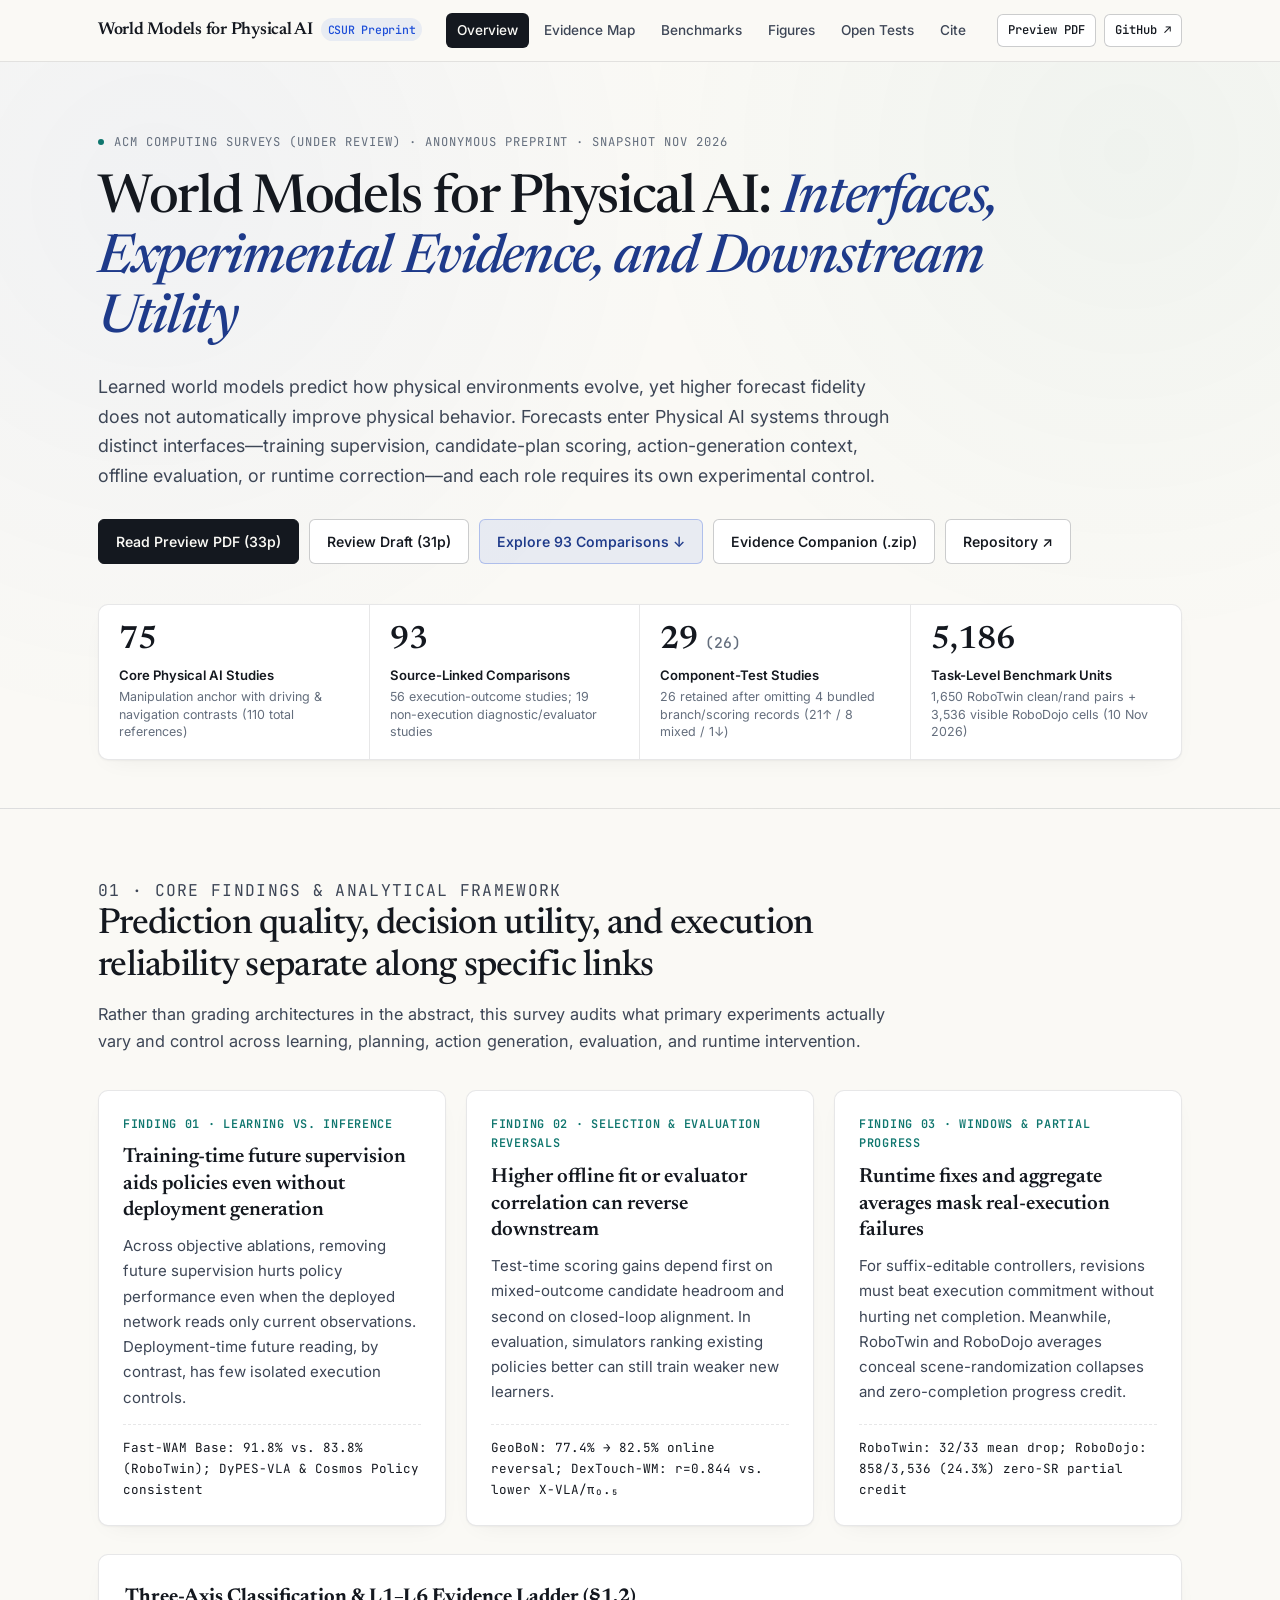
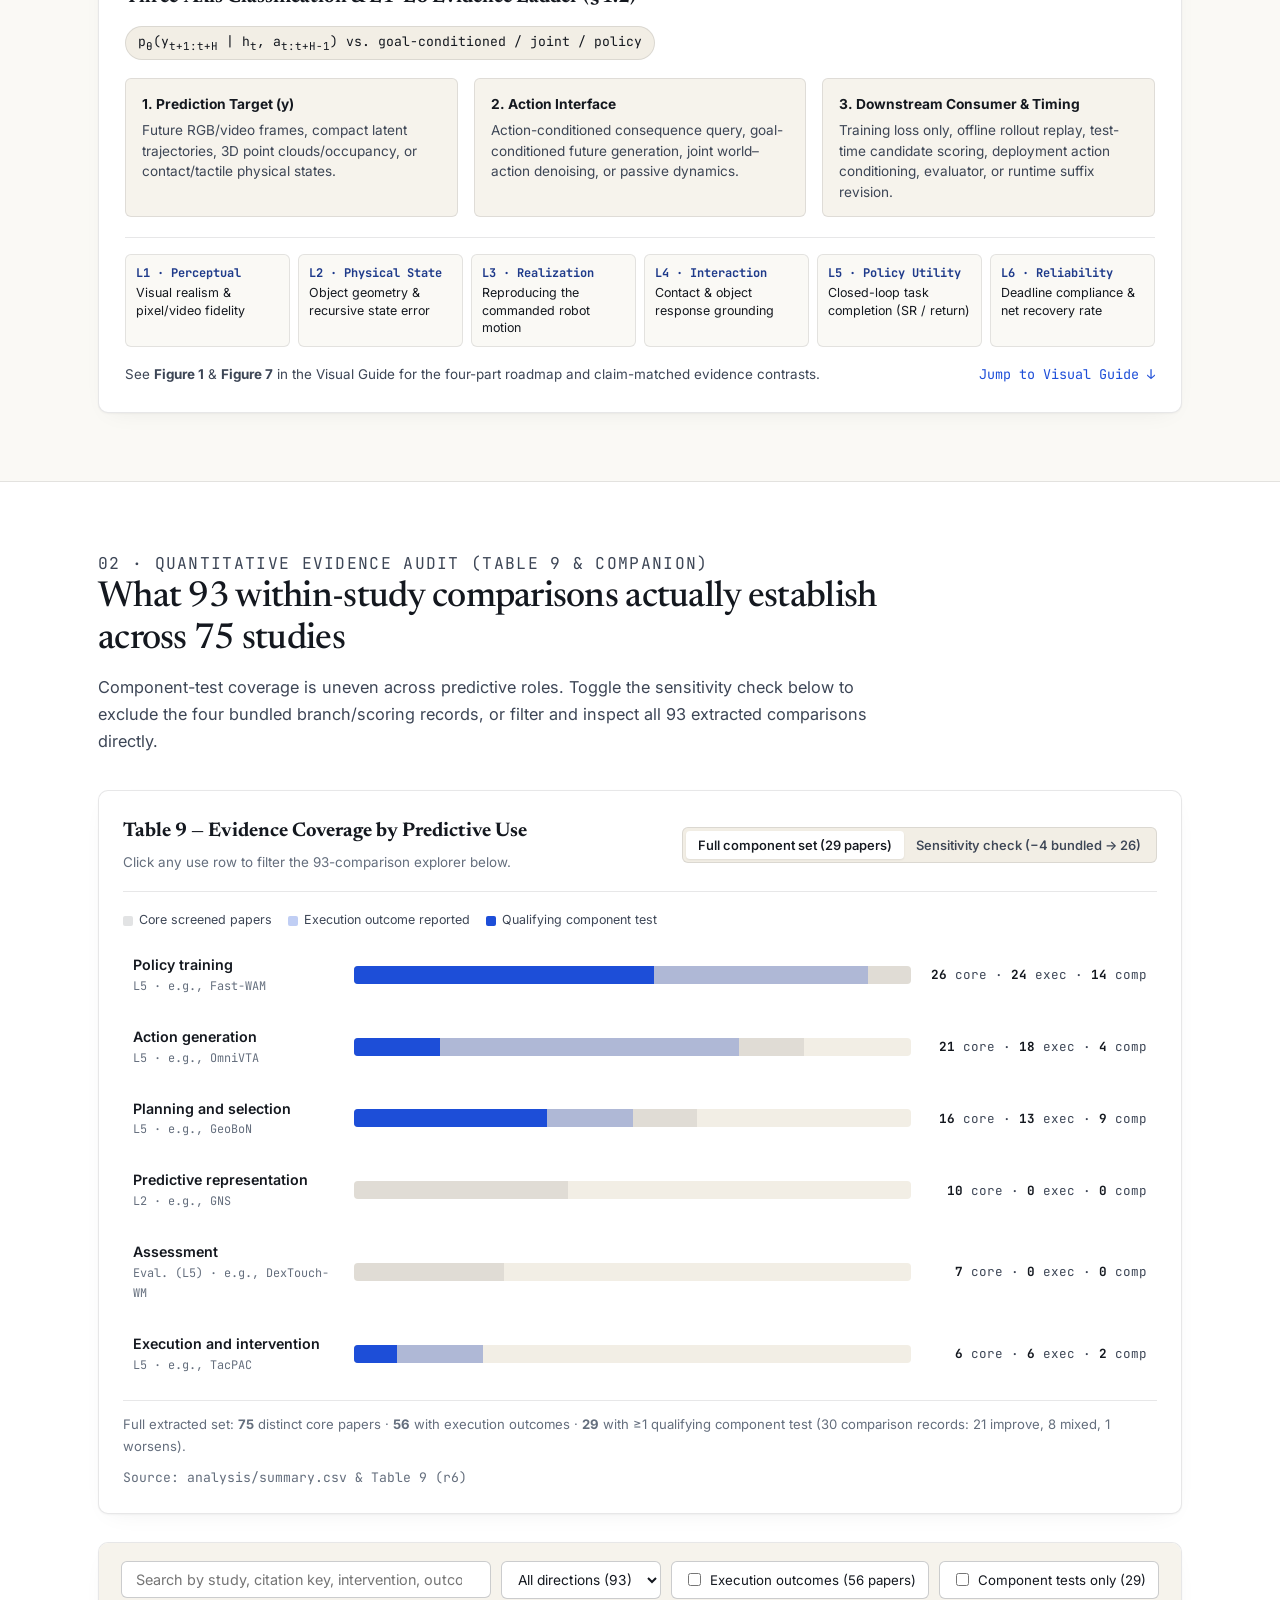
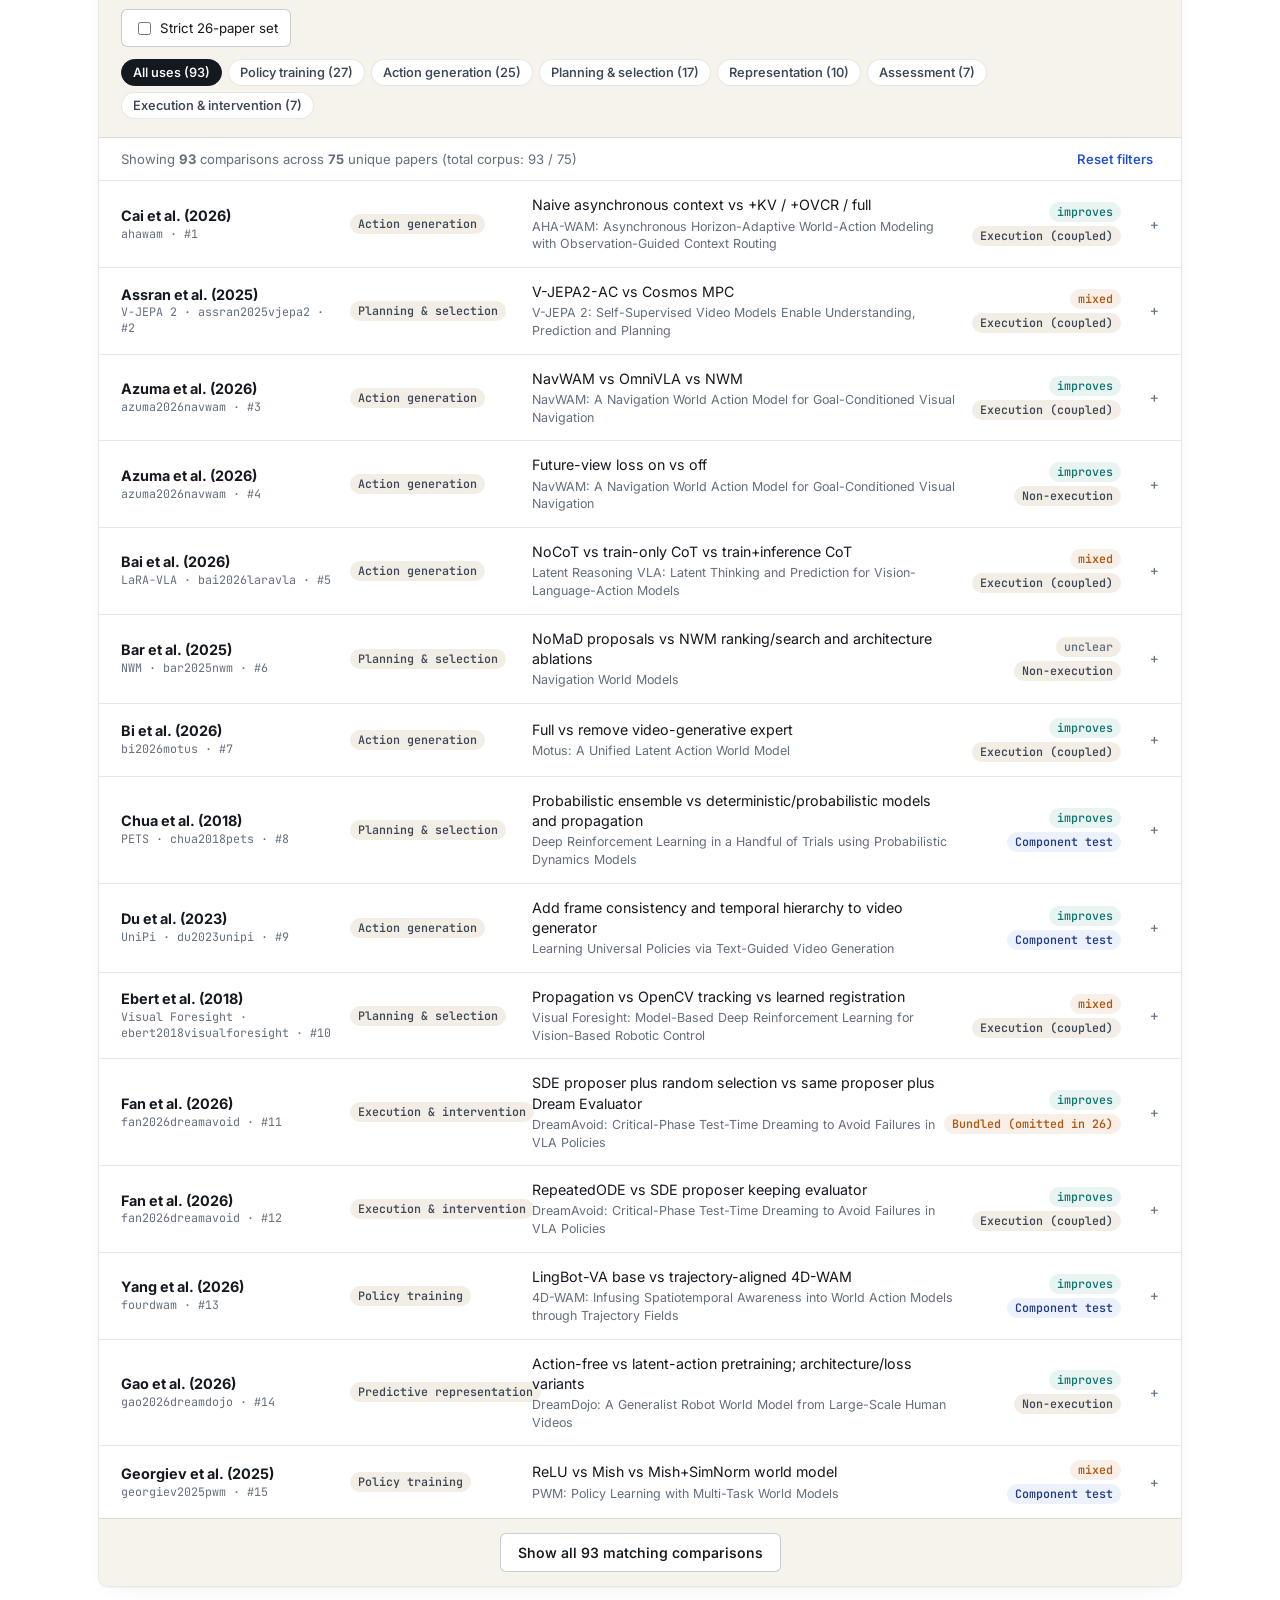
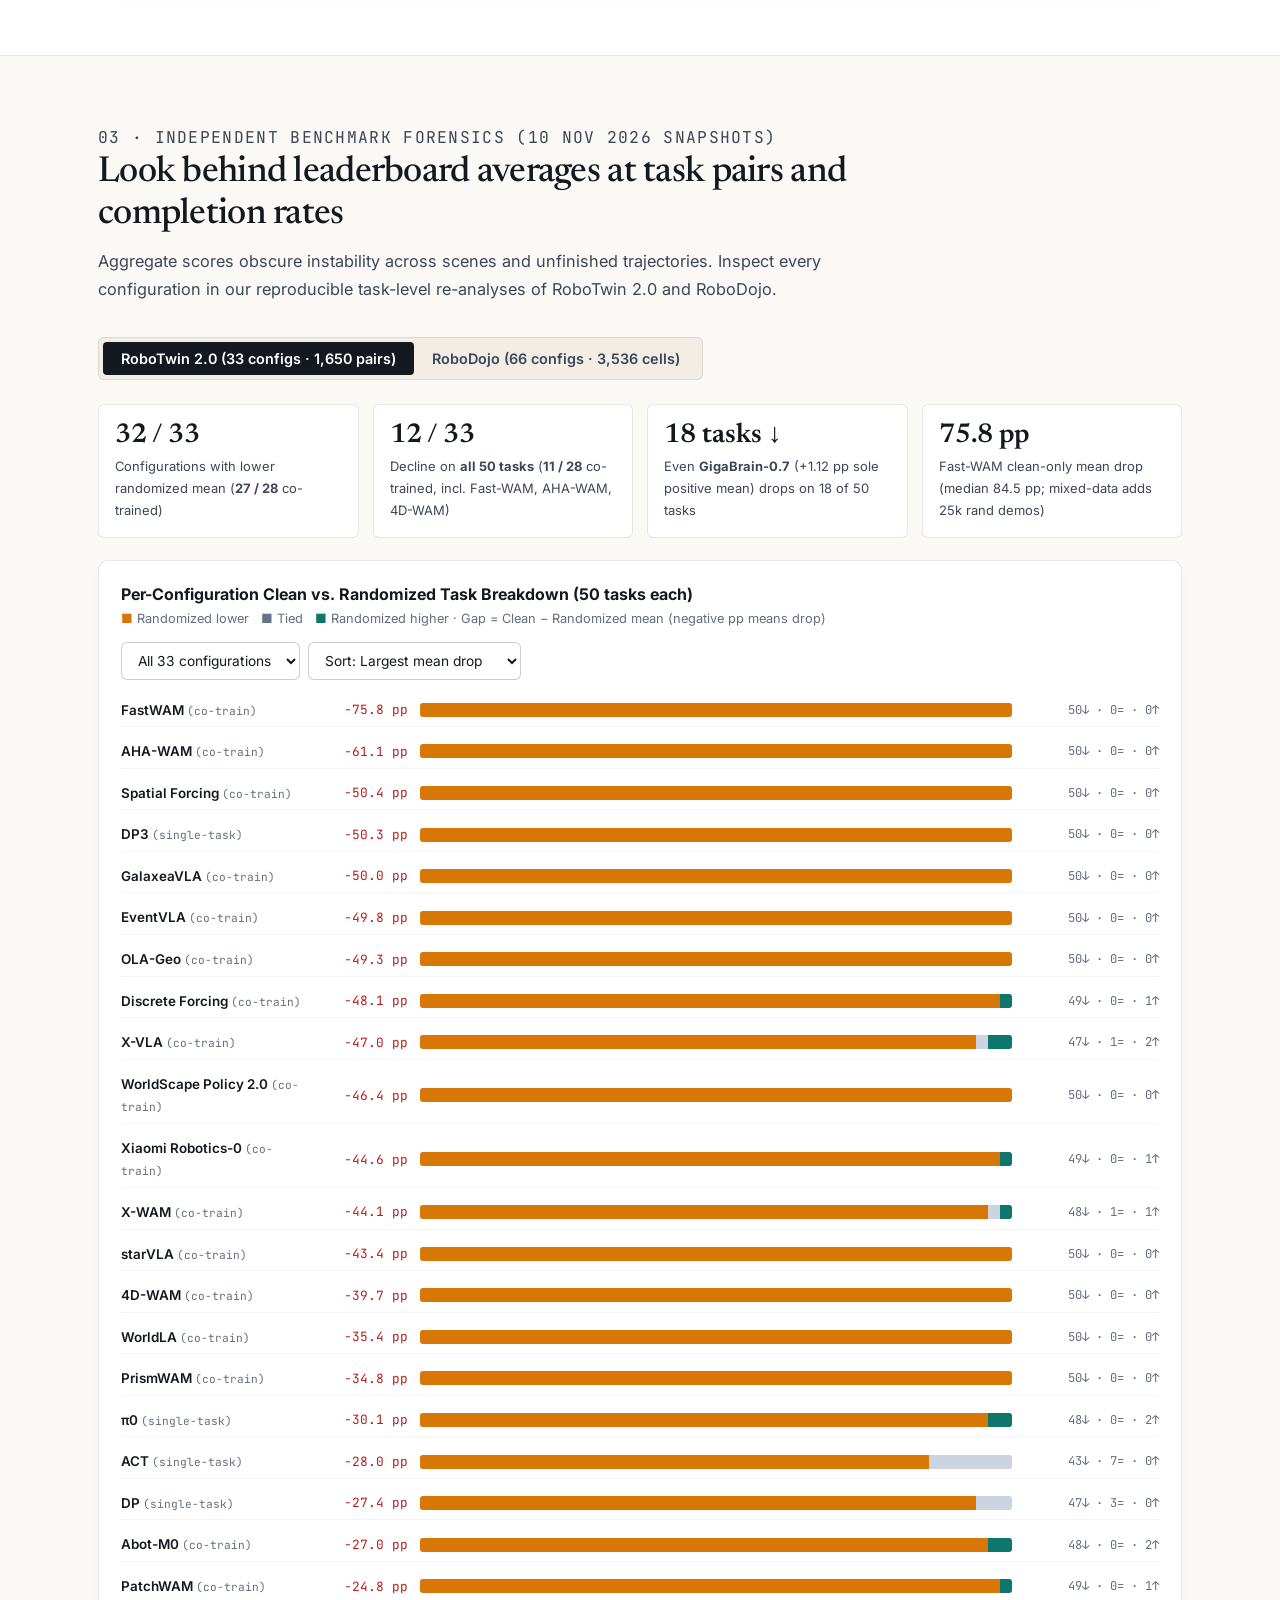
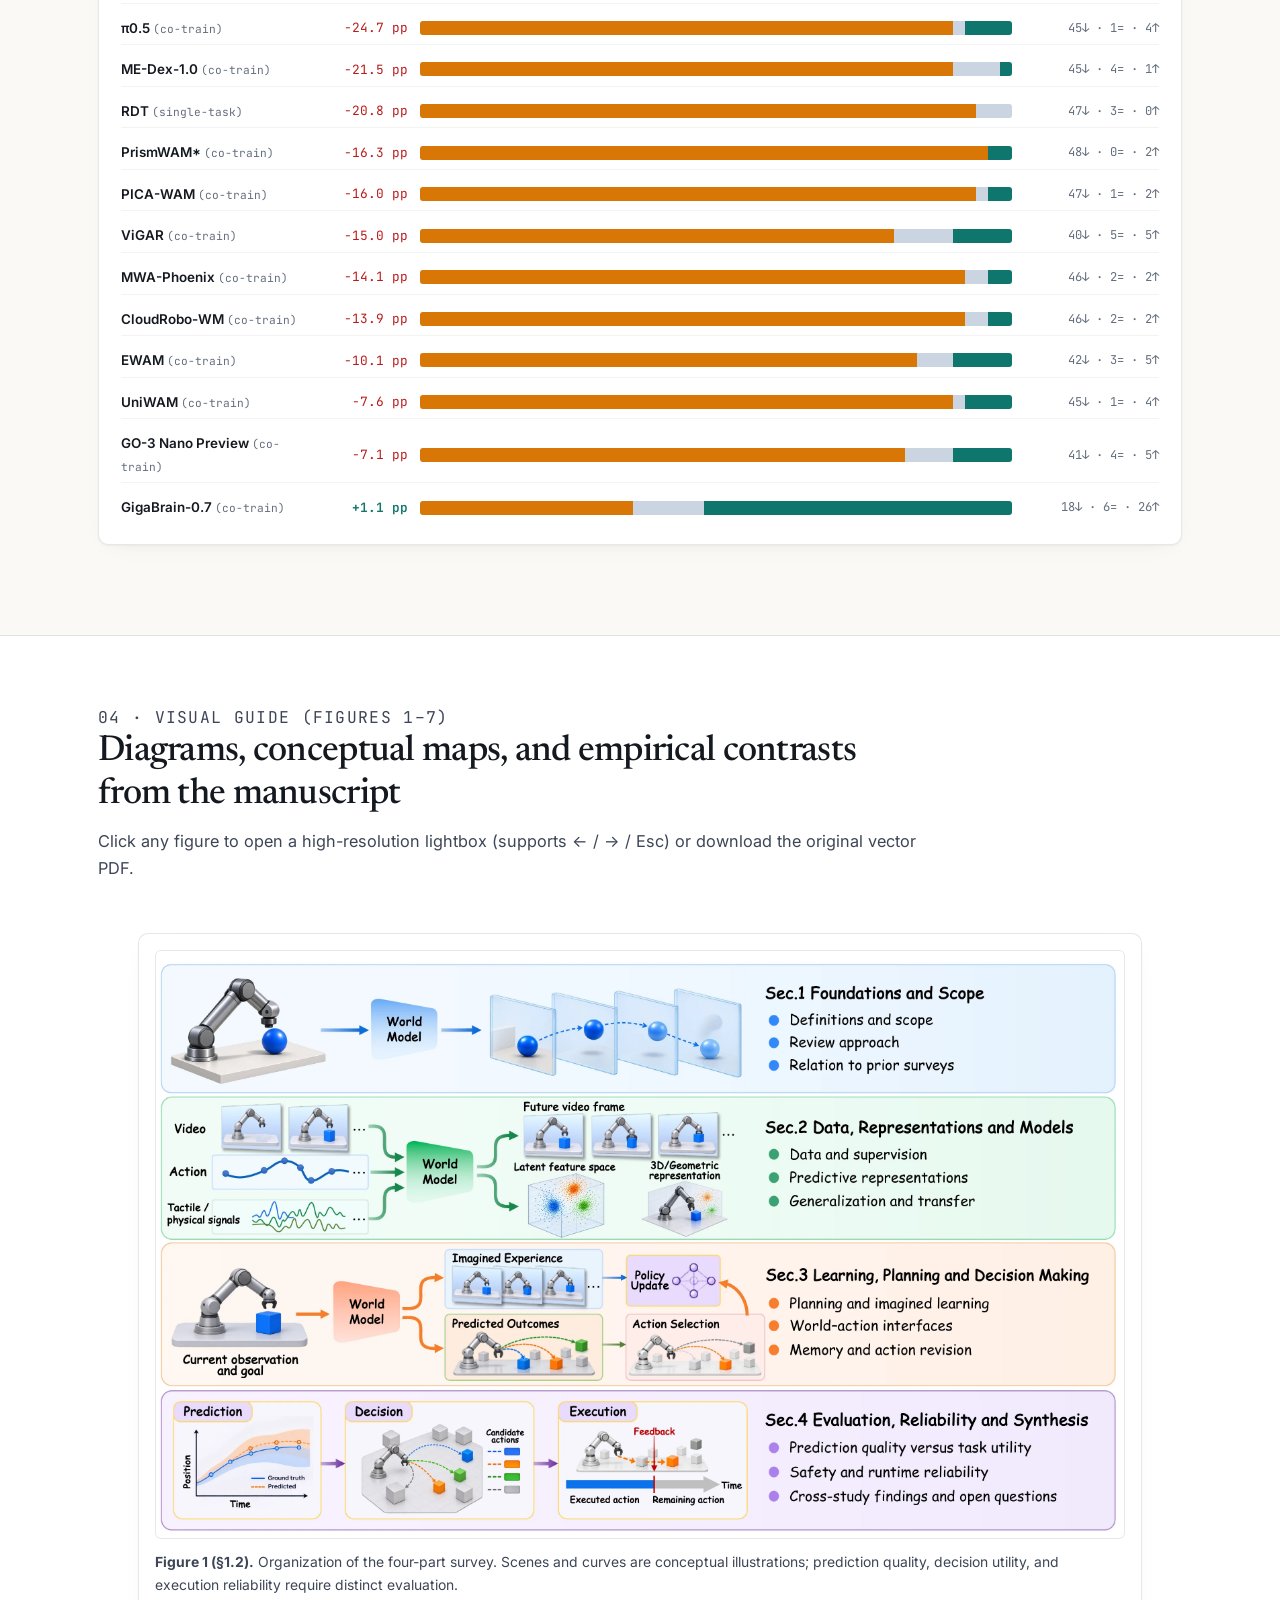
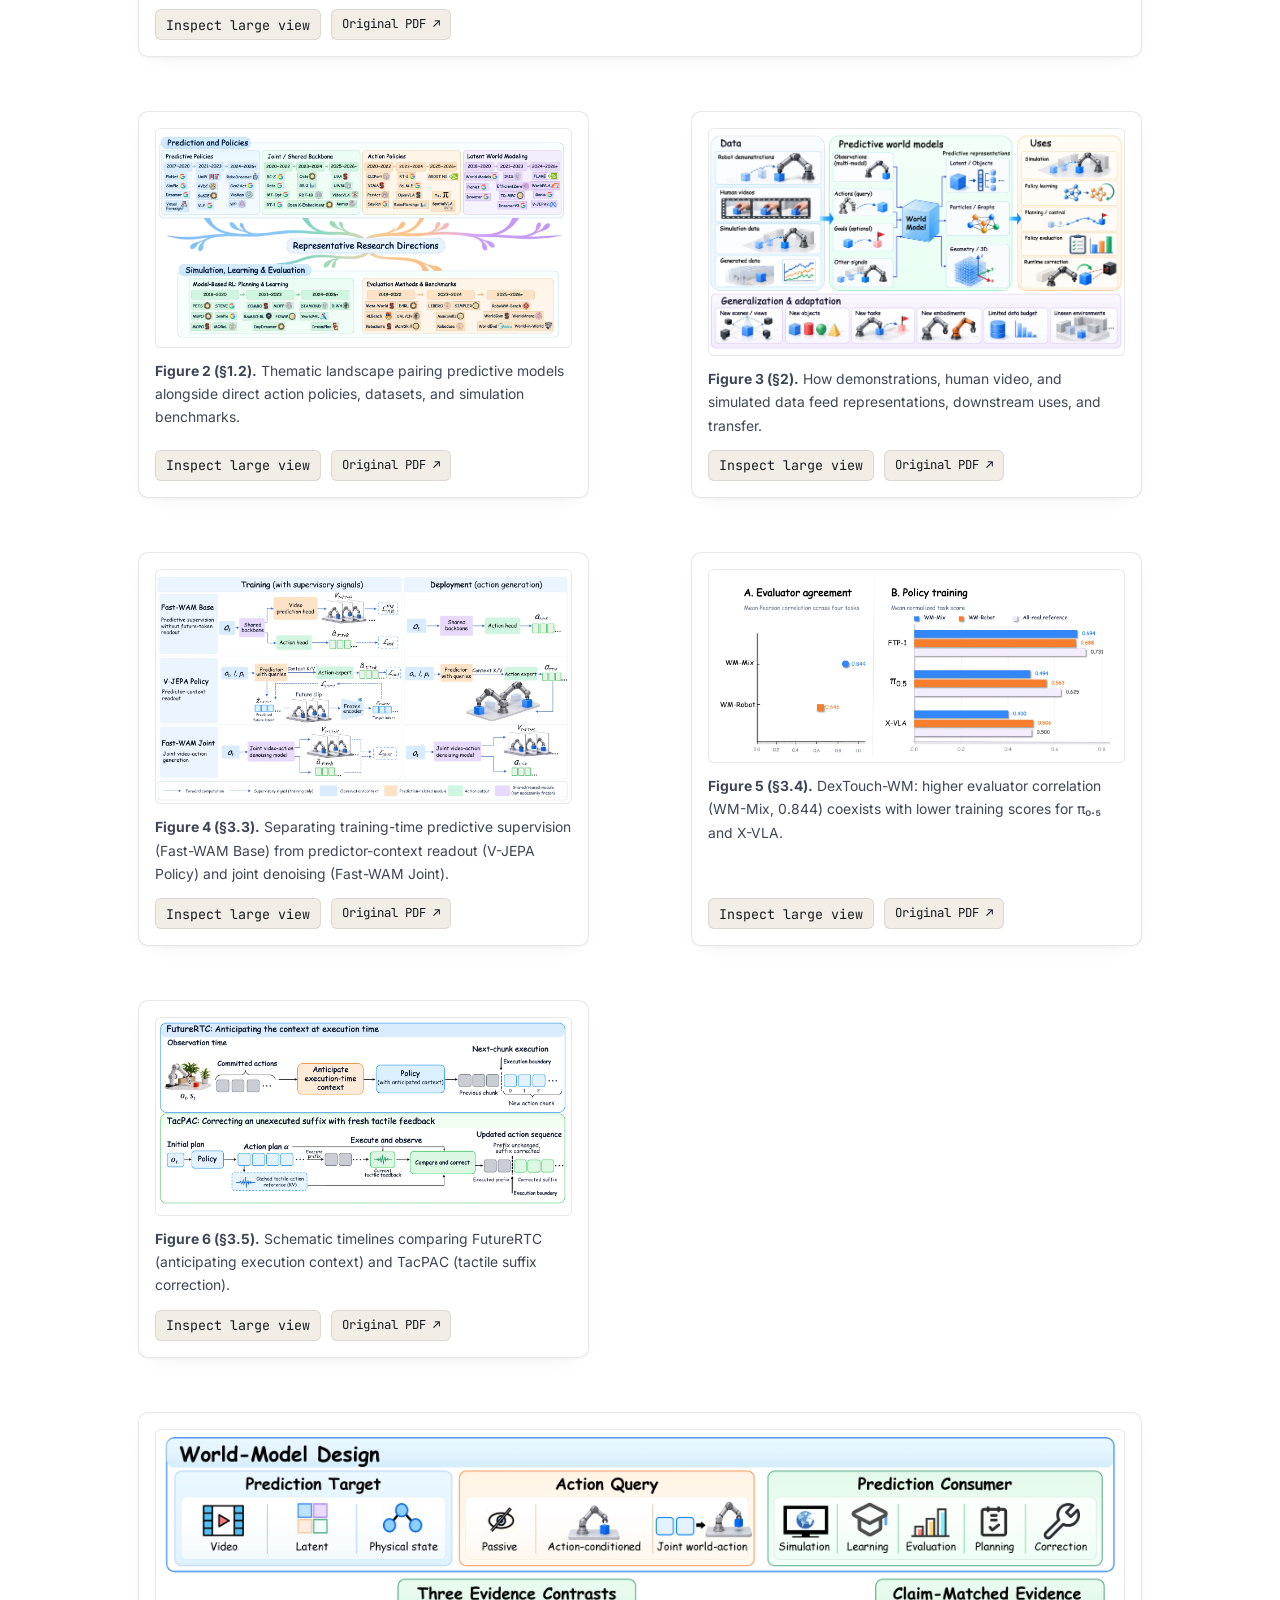
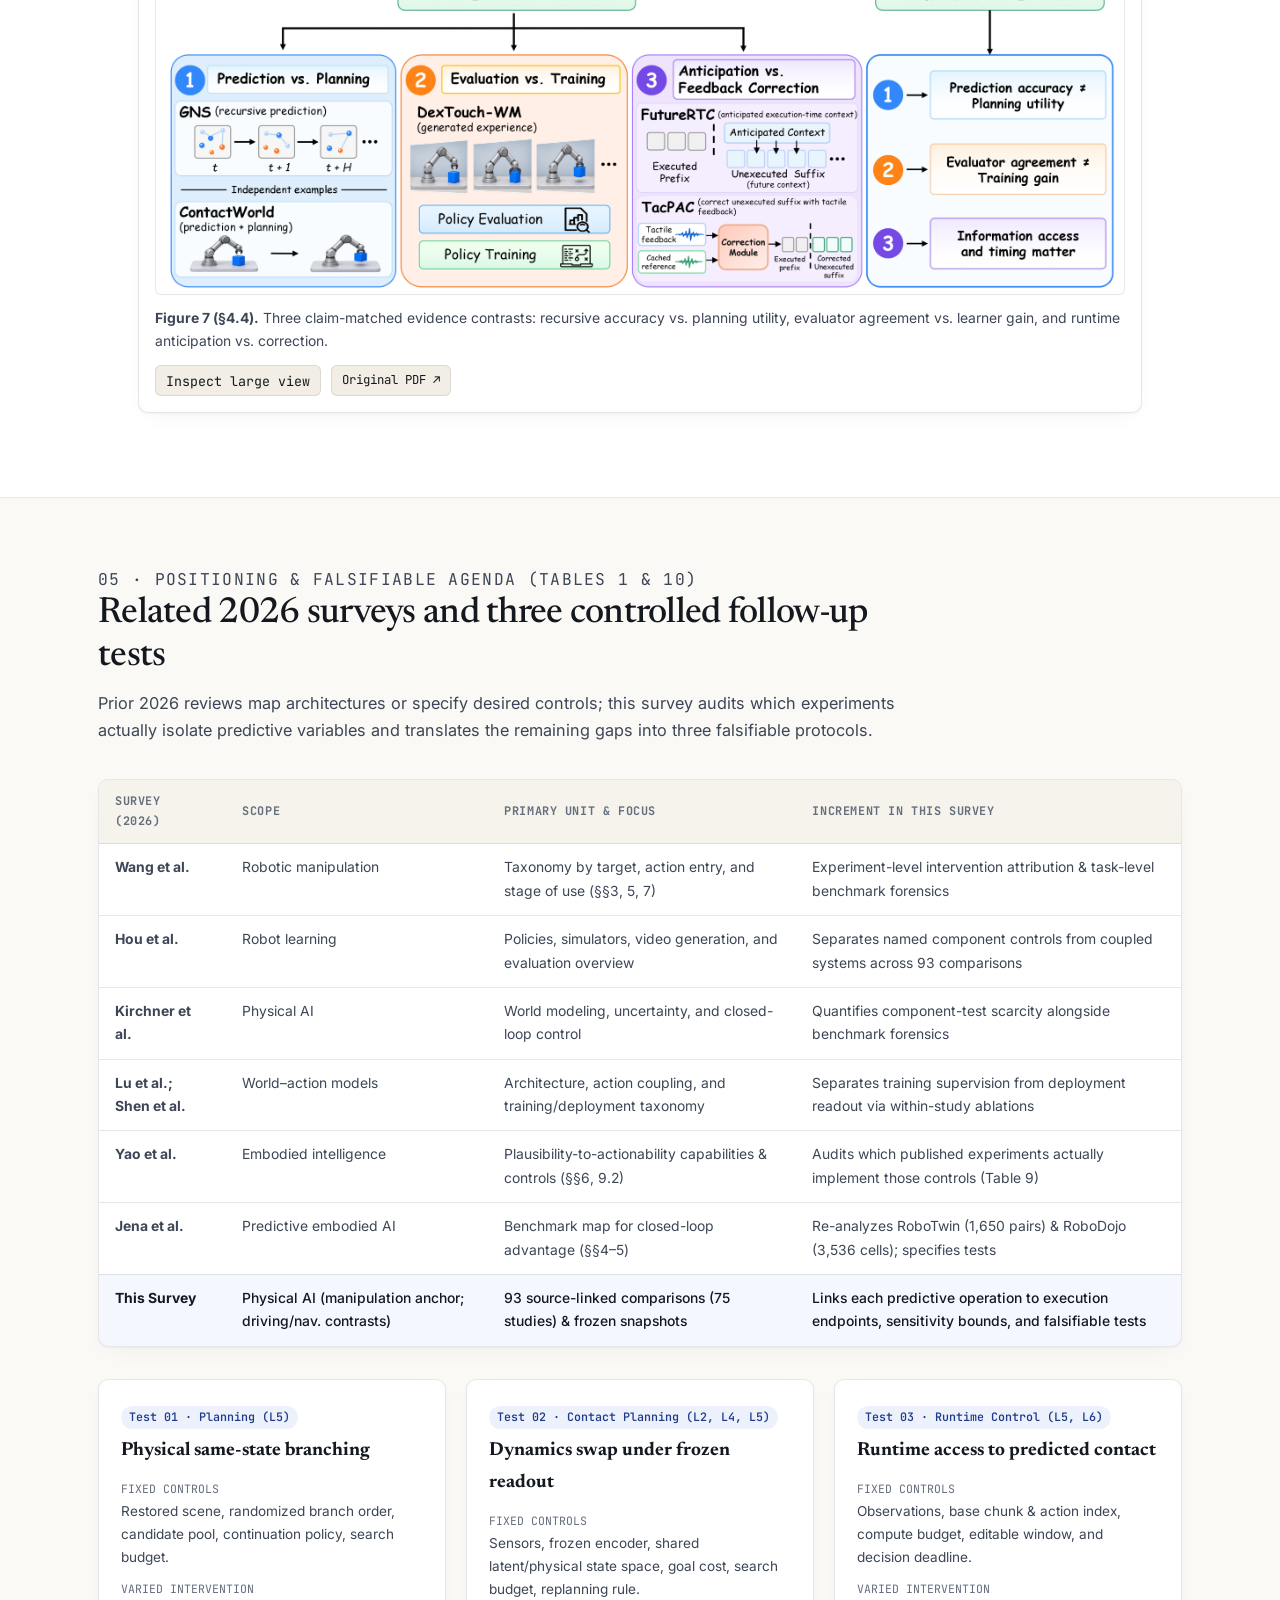
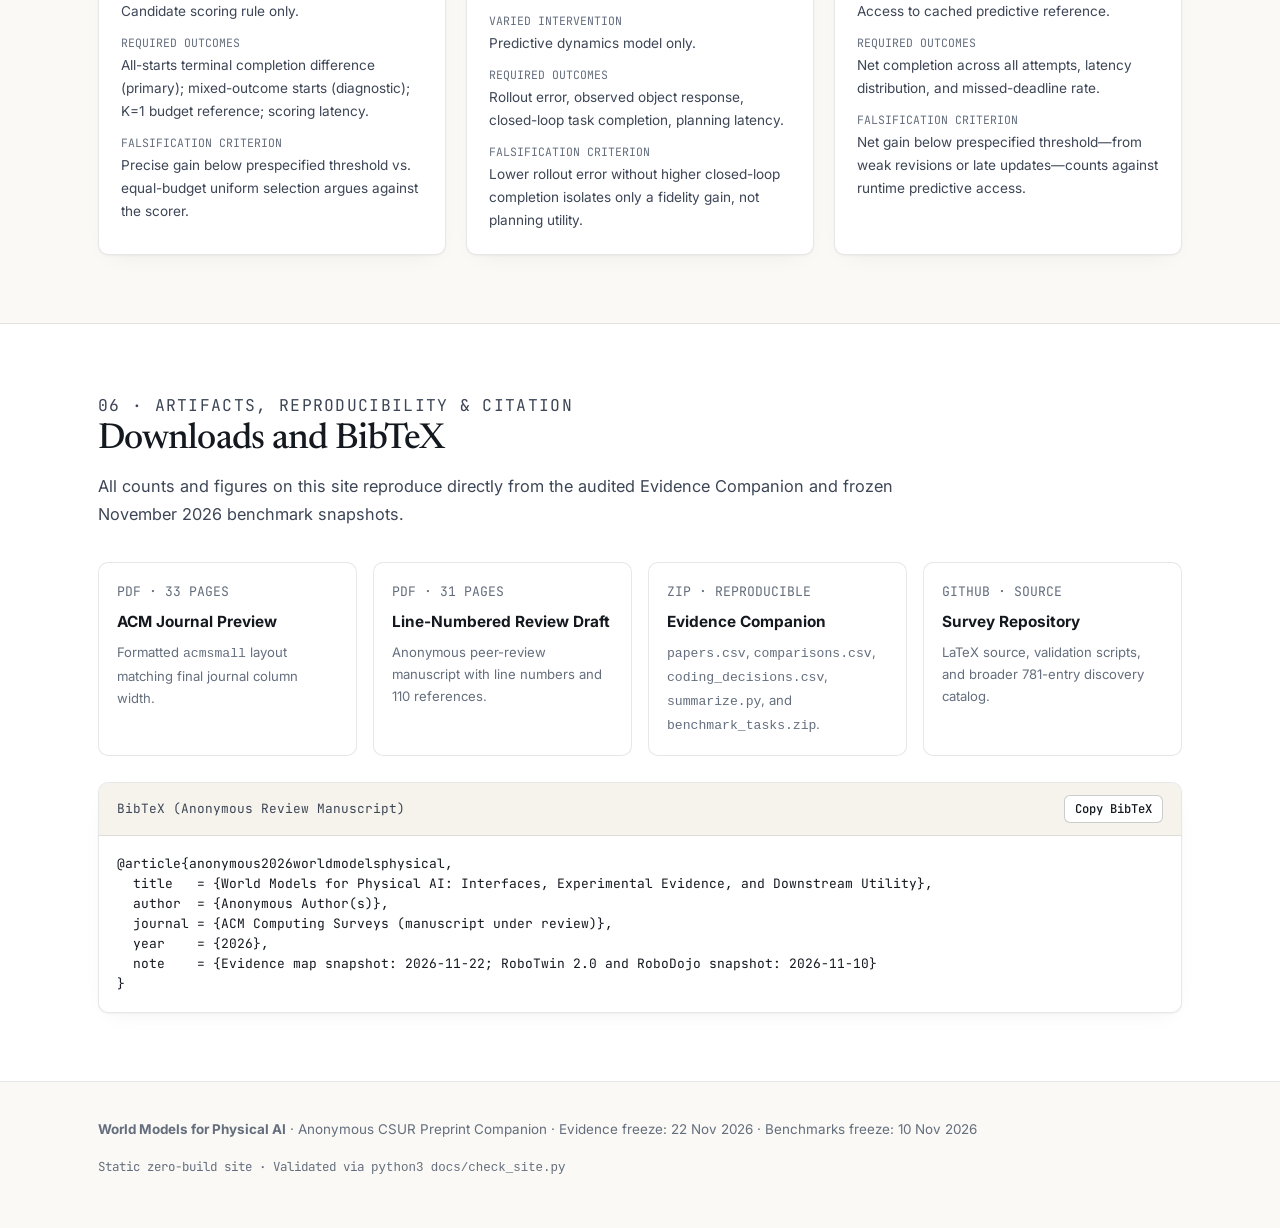
==== commit 73413168: "Redesign survey companion site and sync r6 manuscript, evidence map, and README" ====
--- a/docs/index.html
+++ b/docs/index.html
@@ -1,383 +1,672 @@
-<!DOCTYPE html>
-<html lang="en" data-theme="auto">
+<!doctype html>
+<html lang="en">
 <head>
-<meta charset="utf-8">
-<meta name="viewport" content="width=device-width, initial-scale=1">
-
-
-
-<title>World Models for Physical AI: Learning to Predict, Plan, and Act in the Real World</title>
-<meta name="description" content="A survey of predictive world models for Physical AI. Covers data foundations, predictive representations, simulation, policy learning, planning, execution-time correction, and the evidence for downstream utility.">
-<meta name="author" content="Anonymous Author(s)">
-<link rel="canonical" href="https://dracoxa.github.io/World-Models-for-Physical-Survey/">
-
-
-<meta property="og:type" content="article">
-<meta property="og:title" content="World Models for Physical AI: Learning to Predict, Plan, and Act in the Real World">
-<meta property="og:description" content="A survey of predictive world models for Physical AI. Covers data foundations, predictive representations, simulation, policy learning, planning, execution-time correction, and the evidence for downstream utility.">
-<meta property="og:url" content="https://dracoxa.github.io/World-Models-for-Physical-Survey/">
-
-<meta name="twitter:card" content="summary">
-<meta name="twitter:title" content="World Models for Physical AI: Learning to Predict, Plan, and Act in the Real World">
-<meta name="twitter:description" content="A survey of predictive world models for Physical AI. Covers data foundations, predictive representations, simulation, policy learning, planning, execution-time correction, and the evidence for downstream utility.">
-
-
-
-<link rel="icon" href="data:image/svg+xml,%3Csvg xmlns='http://www.w3.org/2000/svg' viewBox='0 0 100 100'%3E%3Crect width='100' height='100' rx='22' fill='%234f46e5'/%3E%3Ctext x='50' y='68' font-size='58' font-family='sans-serif' font-weight='bold' fill='white' text-anchor='middle'%3ES%3C/text%3E%3C/svg%3E">
-<link rel="stylesheet" href="assets/style.css">
-
-
-
-<style>.source-link{font-size:.82rem;color:var(--text-mute)}.card .source-link{margin-top:14px}.audit{display:grid;grid-template-columns:repeat(3,1fr);gap:16px}.audit div{padding:20px;background:var(--bg-soft);border:1px solid var(--border);border-radius:12px}.audit strong{display:block;margin-bottom:8px}.audit p{margin:0;font-size:.92rem}.fig-zoom img{height:auto}.contribution-line{border-left:3px solid var(--brand);padding-left:20px}.figure-links{display:flex;gap:16px;flex-wrap:wrap;font-size:.8rem}.scope-list{padding-left:22px}.scope-list li{margin:12px 0} @media(max-width:680px){.audit{grid-template-columns:1fr}}</style><script src="assets/site.js" defer></script>
+  <meta charset="utf-8">
+  <meta name="viewport" content="width=device-width, initial-scale=1">
+  <title>World Models for Physical AI: Interfaces, Experimental Evidence, and Downstream Utility</title>
+  <meta name="description" content="Companion site and reproducible evidence explorer for the ACM Computing Surveys anonymous review manuscript: 93 comparisons across 75 Physical AI studies, RoboTwin 2.0 (1,650 pairs), and RoboDojo (3,536 cells).">
+  <link rel="preconnect" href="https://fonts.googleapis.com">
+  <link rel="preconnect" href="https://fonts.gstatic.com" crossorigin>
+  <link href="https://fonts.googleapis.com/css2?family=Inter:wght@400;500;600;700&family=JetBrains+Mono:wght@400;500;600&family=Newsreader:ital,opsz,wght@0,6..72,400;0,6..72,500;0,6..72,600;1,6..72,400;1,6..72,500&display=swap" rel="stylesheet">
+  <link rel="stylesheet" href="assets/style.css">
 </head>
-
 <body>
-<a class="skip" href="#main">Skip to content</a>
-<header class="nav">
-  <div class="nav-in">
-    <a class="nav-brand" href="#top">World<span>Models</span></a>
-    <nav class="nav-links" aria-label="Sections">
-      <a href="#evidence">Evidence</a>
-      <a href="#benchmarks">Benchmarks</a>
-      <a href="#framework">Framework</a>
-      <a href="#cite">Cite</a>
-      <a href="https://github.com/Dracoxa/World-Models-for-Physical-Survey">GitHub ↗</a>
-    </nav>
-  </div>
-</header>
-<main id="main" tabindex="-1">
-<section class="hero" id="top">
-<div class="wrap hero-grid">
-    <div>
-      <h1>World Models for Physical AI</h1>
-      <p class="hero-question">When do predictions improve decisions?</p>
-      <p class="lede">Follow the forecast from what a model predicts, through the actions it can represent, to the training or deployment step that uses it.</p>
-      <div class="cta">
-        <a class="btn btn-primary" href="#evidence">Explore the evidence</a>
-        <a class="btn" href="assets/survey.pdf">Read the public draft</a>
-      </div>
-      <p class="source-link">The PDF, figures and BibTeX refer to the November 9, 2026 anonymous draft.</p>
+  <a class="skip" href="#main">Skip to main content</a>
+
+  <header class="nav">
+    <div class="nav-prog" aria-hidden="true"></div>
+    <div class="nav-in">
+      <a class="nav-brand" href="#top">
+        <span>World Models for Physical AI</span>
+        <span class="brand-tag">CSUR Preprint</span>
+      </a>
+      <nav class="nav-links" aria-label="Primary sections">
+        <a href="#overview">Overview</a>
+        <a href="#evidence">Evidence Map</a>
+        <a href="#benchmarks">Benchmarks</a>
+        <a href="#figures">Figures</a>
+        <a href="#tests">Open Tests</a>
+        <a href="#cite">Cite</a>
+      </nav>
+      <div class="nav-actions">
+        <a class="nav-pill" href="assets/survey.pdf" target="_blank" rel="noopener">Preview PDF</a>
+        <a class="nav-pill" href="https://github.com/Dracoxa/World-Models-for-Physical-Survey" target="_blank" rel="noopener">GitHub ↗</a>
+      </div>
     </div>
-    <div class="hero-figure"><figure class="fig-zoom"><a href="assets/figure-04.png" target="_blank" rel="noopener"><picture><source srcset="assets/figure-04.webp" type="image/webp"><img width="1800" height="1013" src="assets/figure-04.png" alt="Training and deployment information paths in Fast-WAM Base, V-JEPA Policy, and Fast-WAM Joint. These diagrams describe information access, not a common comparative experiment." decoding="async"></picture></a><figcaption><strong>Figure 4.</strong> Training and deployment information paths in Fast-WAM Base, V-JEPA Policy, and Fast-WAM Joint. These diagrams describe information access, not a common comparative experiment.<div class="figure-links"><a href="assets/figure-04.png" target="_blank" rel="noopener">Enlarge figure ↗</a><a href="assets/figure-04.pdf" target="_blank" rel="noopener">Original PDF ↗</a></div></figcaption></figure></div>
-  </div>
-</section>
-<section id="evidence">
-<div class="wrap">
-    <div class="sec-head prose">
-      <h2>What changes when a forecast is used?</h2>
-      <p>These examples trace results back to the original experiments. Each comparison uses the source study’s tasks, baseline and outcome. Use the reported metric to interpret each result.</p>
+  </header>
+
+  <main id="main">
+    <!-- ==================== HERO ==================== -->
+    <section class="hero" id="top">
+      <div class="wrap">
+        <p class="hero-kicker">
+          <span class="dot" aria-hidden="true"></span>
+          <span>ACM Computing Surveys (Under Review) · Anonymous Preprint · Snapshot Nov 2026</span>
+        </p>
+        <h1>World Models for Physical AI: <em>Interfaces, Experimental Evidence, and Downstream Utility</em></h1>
+        <p class="hero-lead">
+          Learned world models predict how physical environments evolve, yet higher forecast fidelity does not automatically improve physical behavior. Forecasts enter Physical AI systems through distinct interfaces—training supervision, candidate-plan scoring, action-generation context, offline evaluation, or runtime correction—and each role requires its own experimental control.
+        </p>
+
+        <div class="hero-cta">
+          <a class="btn btn-primary" href="assets/survey.pdf" target="_blank" rel="noopener">Read Preview PDF (33p)</a>
+          <a class="btn" href="assets/survey-review.pdf" target="_blank" rel="noopener">Review Draft (31p)</a>
+          <a class="btn btn-accent" href="#evidence">Explore 93 Comparisons ↓</a>
+          <a class="btn" href="assets/Evidence-companion.zip">Evidence Companion (.zip)</a>
+          <a class="btn" href="https://github.com/Dracoxa/World-Models-for-Physical-Survey" target="_blank" rel="noopener">Repository ↗</a>
+        </div>
+
+        <div class="stat-strip" role="region" aria-label="Key corpus statistics">
+          <div class="stat-cell">
+            <div class="stat-val">75</div>
+            <div class="stat-label">Core Physical AI Studies</div>
+            <div class="stat-note">Manipulation anchor with driving &amp; navigation contrasts (110 total references)</div>
+          </div>
+          <div class="stat-cell">
+            <div class="stat-val">93</div>
+            <div class="stat-label">Source-Linked Comparisons</div>
+            <div class="stat-note">56 execution-outcome studies; 19 non-execution diagnostic/evaluator studies</div>
+          </div>
+          <div class="stat-cell">
+            <div class="stat-val">29 <span class="stat-sub">(26)</span></div>
+            <div class="stat-label">Component-Test Studies</div>
+            <div class="stat-note">26 retained after omitting 4 bundled branch/scoring records (21↑ / 8 mixed / 1↓)</div>
+          </div>
+          <div class="stat-cell">
+            <div class="stat-val">5,186</div>
+            <div class="stat-label">Task-Level Benchmark Units</div>
+            <div class="stat-note">1,650 RoboTwin clean/rand pairs + 3,536 visible RoboDojo cells (10 Nov 2026)</div>
+          </div>
+        </div>
+      </div>
+    </section>
+
+    <!-- ==================== 01 OVERVIEW & FRAMEWORK ==================== -->
+    <section class="band" id="overview">
+      <div class="wrap">
+        <div class="sec-head">
+          <p class="sec-num">01 · Core Findings &amp; Analytical Framework</p>
+          <h2>Prediction quality, decision utility, and execution reliability separate along specific links</h2>
+          <p>Rather than grading architectures in the abstract, this survey audits what primary experiments actually vary and control across learning, planning, action generation, evaluation, and runtime intervention.</p>
+        </div>
+
+        <div class="grid-3">
+          <article class="ed-card">
+            <div class="ed-card-kicker">Finding 01 · Learning vs. Inference</div>
+            <h3>Training-time future supervision aids policies even without deployment generation</h3>
+            <p>Across objective ablations, removing future supervision hurts policy performance even when the deployed network reads only current observations. Deployment-time future reading, by contrast, has few isolated execution controls.</p>
+            <div class="card-stat">Fast-WAM Base: 91.8% vs. 83.8% (RoboTwin); DyPES-VLA &amp; Cosmos Policy consistent</div>
+          </article>
+
+          <article class="ed-card">
+            <div class="ed-card-kicker">Finding 02 · Selection &amp; Evaluation Reversals</div>
+            <h3>Higher offline fit or evaluator correlation can reverse downstream</h3>
+            <p>Test-time scoring gains depend first on mixed-outcome candidate headroom and second on closed-loop alignment. In evaluation, simulators ranking existing policies better can still train weaker new learners.</p>
+            <div class="card-stat">GeoBoN: 77.4% → 82.5% online reversal; DexTouch-WM: r=0.844 vs. lower X-VLA/π₀.₅</div>
+          </article>
+
+          <article class="ed-card">
+            <div class="ed-card-kicker">Finding 03 · Windows &amp; Partial Progress</div>
+            <h3>Runtime fixes and aggregate averages mask real-execution failures</h3>
+            <p>For suffix-editable controllers, revisions must beat execution commitment without hurting net completion. Meanwhile, RoboTwin and RoboDojo averages conceal scene-randomization collapses and zero-completion progress credit.</p>
+            <div class="card-stat">RoboTwin: 32/33 mean drop; RoboDojo: 858/3,536 (24.3%) zero-SR partial credit</div>
+          </article>
+        </div>
+
+        <div class="framework-panel">
+          <div class="framework-title-row">
+            <h3>Three-Axis Classification &amp; L1–L6 Evidence Ladder (§1.2)</h3>
+            <span class="eq-pill">p<sub>θ</sub>(y<sub>t+1:t+H</sub> | h<sub>t</sub>, a<sub>t:t+H−1</sub>) vs. goal-conditioned / joint / policy</span>
+          </div>
+
+          <div class="axis-row">
+            <div class="axis-box">
+              <strong>1. Prediction Target (y)</strong>
+              <span>Future RGB/video frames, compact latent trajectories, 3D point clouds/occupancy, or contact/tactile physical states.</span>
+            </div>
+            <div class="axis-box">
+              <strong>2. Action Interface</strong>
+              <span>Action-conditioned consequence query, goal-conditioned future generation, joint world–action denoising, or passive dynamics.</span>
+            </div>
+            <div class="axis-box">
+              <strong>3. Downstream Consumer &amp; Timing</strong>
+              <span>Training loss only, offline rollout replay, test-time candidate scoring, deployment action conditioning, evaluator, or runtime suffix revision.</span>
+            </div>
+          </div>
+
+          <div class="ladder" aria-label="Six evidence dimensions L1 to L6">
+            <div class="ladder-step"><b>L1 · Perceptual</b>Visual realism &amp; pixel/video fidelity</div>
+            <div class="ladder-step"><b>L2 · Physical State</b>Object geometry &amp; recursive state error</div>
+            <div class="ladder-step"><b>L3 · Realization</b>Reproducing the commanded robot motion</div>
+            <div class="ladder-step"><b>L4 · Interaction</b>Contact &amp; object response grounding</div>
+            <div class="ladder-step"><b>L5 · Policy Utility</b>Closed-loop task completion (SR / return)</div>
+            <div class="ladder-step"><b>L6 · Reliability</b>Deadline compliance &amp; net recovery rate</div>
+          </div>
+
+          <div style="margin-top:16px; display:flex; justify-content:space-between; align-items:center; flex-wrap:wrap; gap:10px; font-size:0.84rem; color:var(--ink-soft);">
+            <span>See <strong>Figure 1</strong> &amp; <strong>Figure 7</strong> in the Visual Guide for the four-part roadmap and claim-matched evidence contrasts.</span>
+            <a class="mono" href="#figures">Jump to Visual Guide ↓</a>
+          </div>
+        </div>
+      </div>
+    </section>
+
+    <!-- ==================== 02 EVIDENCE COVERAGE & 93 COMPARISONS ==================== -->
+    <section class="band band-surface" id="evidence">
+      <div class="wrap">
+        <div class="sec-head">
+          <p class="sec-num">02 · Quantitative Evidence Audit (Table 9 &amp; Companion)</p>
+          <h2>What 93 within-study comparisons actually establish across 75 studies</h2>
+          <p>Component-test coverage is uneven across predictive roles. Toggle the sensitivity check below to exclude the four bundled branch/scoring records, or filter and inspect all 93 extracted comparisons directly.</p>
+        </div>
+
+        <div class="coverage-panel">
+          <div class="coverage-top">
+            <div>
+              <h3>Table 9 — Evidence Coverage by Predictive Use</h3>
+              <span style="font-size:0.84rem; color:var(--ink-mute);">Click any use row to filter the 93-comparison explorer below.</span>
+            </div>
+            <div class="seg-toggle" role="group" aria-label="Sensitivity check toggle">
+              <button type="button" class="seg-btn active" data-cov-mode="full">Full component set (29 papers)</button>
+              <button type="button" class="seg-btn" data-cov-mode="strict">Sensitivity check (−4 bundled → 26)</button>
+            </div>
+          </div>
+
+          <div class="cov-legend">
+            <span><span class="cov-dot" style="background:rgba(20,24,31,0.12);"></span>Core screened papers</span>
+            <span><span class="cov-dot" style="background:rgba(29,78,216,0.28);"></span>Execution outcome reported</span>
+            <span><span class="cov-dot" style="background:var(--cobalt);"></span>Qualifying component test</span>
+          </div>
+
+          <div class="cov-rows" id="cov-rows">
+            <div style="padding:18px; color:var(--ink-mute);">Loading Table 9 summary…</div>
+          </div>
+
+          <div class="cov-footnote">
+            <span id="cov-total-note">Loading totals…</span>
+            <span class="mono">Source: analysis/summary.csv &amp; Table 9 (r6)</span>
+          </div>
+        </div>
+
+        <div class="explorer-box" id="explorer">
+          <div class="explorer-controls">
+            <div class="explorer-row-1">
+              <input type="search" id="exp-search" class="search-input" placeholder="Search by study, citation key, intervention, outcome, or section/table…" aria-label="Search 93 comparisons">
+              <select id="exp-direction" class="select-control" aria-label="Filter by outcome direction">
+                <option value="all">All directions (93)</option>
+                <option value="improves">Improves</option>
+                <option value="mixed">Mixed</option>
+                <option value="worsens">Worsens</option>
+                <option value="unclear">Unclear</option>
+              </select>
+              <label class="check-pill"><input type="checkbox" id="exp-exec-only"> Execution outcomes (56 papers)</label>
+              <label class="check-pill"><input type="checkbox" id="exp-comp-only"> Component tests only (29)</label>
+              <label class="check-pill"><input type="checkbox" id="exp-strict-only"> Strict 26-paper set</label>
+            </div>
+
+            <div class="use-tabs" id="use-tabs" role="tablist" aria-label="Filter by predictive use">
+              <button type="button" class="use-tab active" data-use="all">All uses (93)</button>
+              <button type="button" class="use-tab" data-use="train">Policy training (27)</button>
+              <button type="button" class="use-tab" data-use="generate">Action generation (25)</button>
+              <button type="button" class="use-tab" data-use="plan">Planning &amp; selection (17)</button>
+              <button type="button" class="use-tab" data-use="representation">Representation (10)</button>
+              <button type="button" class="use-tab" data-use="assess">Assessment (7)</button>
+              <button type="button" class="use-tab" data-use="execute">Execution &amp; intervention (7)</button>
+            </div>
+          </div>
+
+          <div class="explorer-meta">
+            <span id="exp-count">Loading comparisons…</span>
+            <button type="button" id="exp-reset" style="border:none;background:none;color:var(--cobalt);cursor:pointer;font-size:0.82rem;font-weight:550;">Reset filters</button>
+          </div>
+
+          <div class="comp-list" id="comp-list">
+            <div style="padding:28px; text-align:center; color:var(--ink-mute);">Loading 93 source-linked comparisons…</div>
+          </div>
+
+          <div class="explorer-footer">
+            <button type="button" class="btn" id="exp-toggle-all" hidden>Show all matching comparisons</button>
+          </div>
+        </div>
+      </div>
+    </section>
+
+    <!-- ==================== 03 TASK-LEVEL BENCHMARK FORENSICS ==================== -->
+    <section class="band" id="benchmarks">
+      <div class="wrap">
+        <div class="sec-head">
+          <p class="sec-num">03 · Independent Benchmark Forensics (10 Nov 2026 Snapshots)</p>
+          <h2>Look behind leaderboard averages at task pairs and completion rates</h2>
+          <p>Aggregate scores obscure instability across scenes and unfinished trajectories. Inspect every configuration in our reproducible task-level re-analyses of RoboTwin 2.0 and RoboDojo.</p>
+        </div>
+
+        <div class="bench-tabs" role="tablist" aria-label="Benchmark snapshot selector">
+          <button type="button" class="bench-tab active" data-bench-tab="robotwin">RoboTwin 2.0 (33 configs · 1,650 pairs)</button>
+          <button type="button" class="bench-tab" data-bench-tab="robodojo">RoboDojo (66 configs · 3,536 cells)</button>
+        </div>
+
+        <!-- RoboTwin Panel -->
+        <div class="bench-panel" data-bench-panel="robotwin">
+          <div class="bench-kpis">
+            <div class="kpi-card">
+              <div class="kpi-num">32 / 33</div>
+              <div class="kpi-txt">Configurations with lower randomized mean (<b>27 / 28</b> co-trained)</div>
+            </div>
+            <div class="kpi-card">
+              <div class="kpi-num">12 / 33</div>
+              <div class="kpi-txt">Decline on <b>all 50 tasks</b> (<b>11 / 28</b> co-trained, incl. Fast-WAM, AHA-WAM, 4D-WAM)</div>
+            </div>
+            <div class="kpi-card">
+              <div class="kpi-num">18 tasks ↓</div>
+              <div class="kpi-txt">Even <b>GigaBrain-0.7</b> (+1.12 pp sole positive mean) drops on 18 of 50 tasks</div>
+            </div>
+            <div class="kpi-card">
+              <div class="kpi-num">75.8 pp</div>
+              <div class="kpi-txt">Fast-WAM clean-only mean drop (median 84.5 pp; mixed-data adds 25k rand demos)</div>
+            </div>
+          </div>
+
+          <div class="chart-card">
+            <div class="bench-toolbar">
+              <div>
+                <strong>Per-Configuration Clean vs. Randomized Task Breakdown (50 tasks each)</strong>
+                <div style="font-size:0.8rem; color:var(--ink-mute);">
+                  <span style="color:#d97706;">■</span> Randomized lower &nbsp;
+                  <span style="color:#64748b;">■</span> Tied &nbsp;
+                  <span style="color:var(--teal);">■</span> Randomized higher · Gap = Clean − Randomized mean (negative pp means drop)
+                </div>
+              </div>
+              <div style="display:flex; gap:8px; flex-wrap:wrap;">
+                <select id="rt-filter" class="select-control" aria-label="Filter RoboTwin training setting">
+                  <option value="all">All 33 configurations</option>
+                  <option value="cotrain">Co-trained (28)</option>
+                  <option value="single">Single-task (5)</option>
+                </select>
+                <select id="rt-sort" class="select-control" aria-label="Sort RoboTwin profiles">
+                  <option value="gap_desc">Sort: Largest mean drop</option>
+                  <option value="declines_desc">Sort: Most declining tasks</option>
+                  <option value="gap_asc">Sort: Best retention</option>
+                </select>
+              </div>
+            </div>
+
+            <div class="rt-list" id="rt-list">
+              <div style="padding:18px; color:var(--ink-mute);">Loading RoboTwin 2.0 profiles…</div>
+            </div>
+          </div>
+        </div>
+
+        <!-- RoboDojo Panel -->
+        <div class="bench-panel" data-bench-panel="robodojo" hidden>
+          <div class="bench-kpis">
+            <div class="kpi-card">
+              <div class="kpi-num">858 / 3,536</div>
+              <div class="kpi-txt">Visible cells (<b>24.3%</b>) crediting partial Score despite <b>0% completion</b></div>
+            </div>
+            <div class="kpi-card">
+              <div class="kpi-num">66 / 66</div>
+              <div class="kpi-txt">Every simulation configuration has ≥3 zero-SR progress cells (median <b>13</b>, range <b>3–26</b>)</div>
+            </div>
+            <div class="kpi-card">
+              <div class="kpi-num">63.17 vs 7.33%</div>
+              <div class="kpi-txt">VPP2 on <code>organize_table</code>: high partial Score vs. low binary completion</div>
+            </div>
+            <div class="kpi-card">
+              <div class="kpi-num">56.0% ≈ 55.6%</div>
+              <div class="kpi-txt">WALL-OSS-1.0-lite matches VPP2 on Memory SR while leading overall (34.97% vs 32.26%)</div>
+            </div>
+          </div>
+
+          <div class="grid-2" style="margin-bottom:22px;">
+            <div class="chart-card" style="margin-bottom:0;">
+              <strong style="display:block; margin-bottom:14px;">Capability Profile Contrast: VPP2 vs. WALL-OSS-1.0-lite (Table 8)</strong>
+              <div class="cap-grid" id="rd-capability-bars">
+                <div style="color:var(--ink-mute);">Loading capability bars…</div>
+              </div>
+              <p style="font-size:0.8rem; color:var(--ink-mute); margin:14px 0 0;">
+                VPP2 combines retained observation history and RoboDojo-specific post-training; leaderboard scores alone cannot separate those two changes.
+              </p>
+            </div>
+
+            <div class="chart-card" style="margin-bottom:0;">
+              <div style="display:flex; justify-content:space-between; align-items:center; flex-wrap:wrap; gap:8px; margin-bottom:12px;">
+                <strong>Zero-SR / Positive-Score Cells Across All 66 Configs</strong>
+                <button type="button" class="nav-pill" id="rd-toggle-all" style="cursor:pointer;">Show all 66 configurations</button>
+              </div>
+              <div class="rd-policy-grid" id="rd-policy-grid">
+                <div style="color:var(--ink-mute);">Loading 66 configurations…</div>
+              </div>
+              <p style="font-size:0.8rem; color:var(--ink-mute); margin:12px 0 0;">
+                Snapshot includes 3,536 visible cells and 28 missing entries across 66 × 54 expected cells.
+              </p>
+            </div>
+          </div>
+        </div>
+      </div>
+    </section>
+
+    <!-- ==================== 04 VISUAL GUIDE (7 FIGURES) ==================== -->
+    <section class="band band-surface" id="figures">
+      <div class="wrap">
+        <div class="sec-head">
+          <p class="sec-num">04 · Visual Guide (Figures 1–7)</p>
+          <h2>Diagrams, conceptual maps, and empirical contrasts from the manuscript</h2>
+          <p>Click any figure to open a high-resolution lightbox (supports ← / → / Esc) or download the original vector PDF.</p>
+        </div>
+
+        <div class="fig-grid">
+          <figure class="fig-card fig-wide" data-fig-num="1" data-fig-src="assets/figure-01.png" data-fig-pdf="assets/figure-01.pdf" data-fig-cap="Figure 1 (§1.2). Organization of the four-part survey. Scenes and curves are conceptual illustrations, not reported experiments; prediction quality, decision utility, and execution reliability require distinct evaluation.">
+            <a class="fig-card-thumb" href="assets/figure-01.png" data-zoom-trigger aria-label="Zoom Figure 1">
+              <picture>
+                <source srcset="assets/figure-01.webp" type="image/webp">
+                <img src="assets/figure-01.png" width="2882" height="1748" alt="Organization of the four-part survey" loading="lazy" decoding="async">
+              </picture>
+            </a>
+            <figcaption class="fig-card-body">
+              <p><strong>Figure 1 (§1.2).</strong> Organization of the four-part survey. Scenes and curves are conceptual illustrations; prediction quality, decision utility, and execution reliability require distinct evaluation.</p>
+              <div class="fig-card-actions">
+                <button type="button" data-zoom-trigger>Inspect large view</button>
+                <a href="assets/figure-01.pdf" target="_blank" rel="noopener">Original PDF ↗</a>
+              </div>
+            </figcaption>
+          </figure>
+
+          <figure class="fig-card" data-fig-num="2" data-fig-src="assets/figure-02.png" data-fig-pdf="assets/figure-02.pdf" data-fig-cap="Figure 2 (§1.2). Selected predictive models, contextual action policies, and evaluation resources. Action-policy comparators do not expose a world-model query; Open X-Embodiment, LIBERO, CALVIN, RLBench, and ManiSkill are data/evaluation resources.">
+            <a class="fig-card-thumb" href="assets/figure-02.png" data-zoom-trigger aria-label="Zoom Figure 2">
+              <picture>
+                <source srcset="assets/figure-02.webp" type="image/webp">
+                <img src="assets/figure-02.png" width="2934" height="1537" alt="Selected predictive models, action policies, and evaluation resources" loading="lazy" decoding="async">
+              </picture>
+            </a>
+            <figcaption class="fig-card-body">
+              <p><strong>Figure 2 (§1.2).</strong> Thematic landscape pairing predictive models alongside direct action policies, datasets, and simulation benchmarks.</p>
+              <div class="fig-card-actions">
+                <button type="button" data-zoom-trigger>Inspect large view</button>
+                <a href="assets/figure-02.pdf" target="_blank" rel="noopener">Original PDF ↗</a>
+              </div>
+            </figcaption>
+          </figure>
+
+          <figure class="fig-card" data-fig-num="3" data-fig-src="assets/figure-03.png" data-fig-pdf="assets/figure-03.pdf" data-fig-cap="Figure 3 (§2). Overview of data sources, predictive representations, downstream uses, and generalization across scenes, objects, tasks, and embodiments.">
+            <a class="fig-card-thumb" href="assets/figure-03.png" data-zoom-trigger aria-label="Zoom Figure 3">
+              <picture>
+                <source srcset="assets/figure-03.webp" type="image/webp">
+                <img src="assets/figure-03.png" width="3627" height="1974" alt="Overview of data sources, predictive representations, downstream uses, and generalization" loading="lazy" decoding="async">
+              </picture>
+            </a>
+            <figcaption class="fig-card-body">
+              <p><strong>Figure 3 (§2).</strong> How demonstrations, human video, and simulated data feed representations, downstream uses, and transfer.</p>
+              <div class="fig-card-actions">
+                <button type="button" data-zoom-trigger>Inspect large view</button>
+                <a href="assets/figure-03.pdf" target="_blank" rel="noopener">Original PDF ↗</a>
+              </div>
+            </figcaption>
+          </figure>
+
+          <figure class="fig-card" data-fig-num="4" data-fig-src="assets/figure-04.png" data-fig-pdf="assets/figure-04.pdf" data-fig-cap="Figure 4 (§3.3). Training and deployment information paths in Fast-WAM Base (predictive supervision without future readout), V-JEPA Policy (predictor-context readout), and Fast-WAM Joint (joint video–action generation).">
+            <a class="fig-card-thumb" href="assets/figure-04.png" data-zoom-trigger aria-label="Zoom Figure 4">
+              <picture>
+                <source srcset="assets/figure-04.webp" type="image/webp">
+                <img src="assets/figure-04.png" width="2934" height="1650" alt="Training and deployment information paths in Fast-WAM Base, V-JEPA Policy, and Fast-WAM Joint" loading="lazy" decoding="async">
+              </picture>
+            </a>
+            <figcaption class="fig-card-body">
+              <p><strong>Figure 4 (§3.3).</strong> Separating training-time predictive supervision (Fast-WAM Base) from predictor-context readout (V-JEPA Policy) and joint denoising (Fast-WAM Joint).</p>
+              <div class="fig-card-actions">
+                <button type="button" data-zoom-trigger>Inspect large view</button>
+                <a href="assets/figure-04.pdf" target="_blank" rel="noopener">Original PDF ↗</a>
+              </div>
+            </figcaption>
+          </figure>
+
+          <figure class="fig-card" data-fig-num="5" data-fig-src="assets/figure-05.png" data-fig-pdf="assets/figure-05.pdf" data-fig-cap="Figure 5 (§3.4). Evaluator agreement (Table III correlations) versus policy-training outcomes (recomputed Table IV normalized scores across 100 real + 100 imagined vs. 200 real trajectories) in DexTouch-WM.">
+            <a class="fig-card-thumb" href="assets/figure-05.png" data-zoom-trigger aria-label="Zoom Figure 5">
+              <picture>
+                <source srcset="assets/figure-05.webp" type="image/webp">
+                <img src="assets/figure-05.png" width="2891" height="1339" alt="Evaluator agreement versus policy-training outcomes in DexTouch-WM" loading="lazy" decoding="async">
+              </picture>
+            </a>
+            <figcaption class="fig-card-body">
+              <p><strong>Figure 5 (§3.4).</strong> DexTouch-WM: higher evaluator correlation (WM-Mix, 0.844) coexists with lower training scores for π₀.₅ and X-VLA.</p>
+              <div class="fig-card-actions">
+                <button type="button" data-zoom-trigger>Inspect large view</button>
+                <a href="assets/figure-05.pdf" target="_blank" rel="noopener">Original PDF ↗</a>
+              </div>
+            </figcaption>
+          </figure>
+
+          <figure class="fig-card" data-fig-num="6" data-fig-src="assets/figure-06.png" data-fig-pdf="assets/figure-06.pdf" data-fig-cap="Figure 6 (§3.5). FutureRTC anticipates execution-time context; TacPAC combines fresh tactile feedback with cached predictive context to correct an unexecuted action suffix while keeping the committed prefix unchanged.">
+            <a class="fig-card-thumb" href="assets/figure-06.png" data-zoom-trigger aria-label="Zoom Figure 6">
+              <picture>
+                <source srcset="assets/figure-06.webp" type="image/webp">
+                <img src="assets/figure-06.png" width="2934" height="1391" alt="FutureRTC anticipation and TacPAC unexecuted suffix correction timelines" loading="lazy" decoding="async">
+              </picture>
+            </a>
+            <figcaption class="fig-card-body">
+              <p><strong>Figure 6 (§3.5).</strong> Schematic timelines comparing FutureRTC (anticipating execution context) and TacPAC (tactile suffix correction).</p>
+              <div class="fig-card-actions">
+                <button type="button" data-zoom-trigger>Inspect large view</button>
+                <a href="assets/figure-06.pdf" target="_blank" rel="noopener">Original PDF ↗</a>
+              </div>
+            </figcaption>
+          </figure>
+
+          <figure class="fig-card fig-wide" data-fig-num="7" data-fig-src="assets/figure-07.png" data-fig-pdf="assets/figure-07.pdf" data-fig-cap="Figure 7 (§4.4). From world-model design to claim-matched evidence across three independent empirical contrasts: recursive fidelity vs. planning (GNS/ContactWorld), evaluation vs. training (DexTouch-WM), and anticipation vs. correction (FutureRTC/TacPAC).">
+            <a class="fig-card-thumb" href="assets/figure-07.png" data-zoom-trigger aria-label="Zoom Figure 7">
+              <picture>
+                <source srcset="assets/figure-07.webp" type="image/webp">
+                <img src="assets/figure-07.png" width="8800" height="4218" alt="Three empirical contrasts linking world-model design to claim-matched evidence" loading="lazy" decoding="async">
+              </picture>
+            </a>
+            <figcaption class="fig-card-body">
+              <p><strong>Figure 7 (§4.4).</strong> Three claim-matched evidence contrasts: recursive accuracy vs. planning utility, evaluator agreement vs. learner gain, and runtime anticipation vs. correction.</p>
+              <div class="fig-card-actions">
+                <button type="button" data-zoom-trigger>Inspect large view</button>
+                <a href="assets/figure-07.pdf" target="_blank" rel="noopener">Original PDF ↗</a>
+              </div>
+            </figcaption>
+          </figure>
+        </div>
+      </div>
+    </section>
+
+    <!-- ==================== 05 RELATED SURVEYS & PRIORITY TESTS ==================== -->
+    <section class="band" id="tests">
+      <div class="wrap">
+        <div class="sec-head">
+          <p class="sec-num">05 · Positioning &amp; Falsifiable Agenda (Tables 1 &amp; 10)</p>
+          <h2>Related 2026 surveys and three controlled follow-up tests</h2>
+          <p>Prior 2026 reviews map architectures or specify desired controls; this survey audits which experiments actually isolate predictive variables and translates the remaining gaps into three falsifiable protocols.</p>
+        </div>
+
+        <div class="table-wrap">
+          <table class="ed-table">
+            <thead>
+              <tr>
+                <th>Survey (2026)</th>
+                <th>Scope</th>
+                <th>Primary Unit &amp; Focus</th>
+                <th>Increment in This Survey</th>
+              </tr>
+            </thead>
+            <tbody>
+              <tr>
+                <td><strong>Wang et al.</strong></td>
+                <td>Robotic manipulation</td>
+                <td>Taxonomy by target, action entry, and stage of use (§§3, 5, 7)</td>
+                <td>Experiment-level intervention attribution &amp; task-level benchmark forensics</td>
+              </tr>
+              <tr>
+                <td><strong>Hou et al.</strong></td>
+                <td>Robot learning</td>
+                <td>Policies, simulators, video generation, and evaluation overview</td>
+                <td>Separates named component controls from coupled systems across 93 comparisons</td>
+              </tr>
+              <tr>
+                <td><strong>Kirchner et al.</strong></td>
+                <td>Physical AI</td>
+                <td>World modeling, uncertainty, and closed-loop control</td>
+                <td>Quantifies component-test scarcity alongside benchmark forensics</td>
+              </tr>
+              <tr>
+                <td><strong>Lu et al.; Shen et al.</strong></td>
+                <td>World–action models</td>
+                <td>Architecture, action coupling, and training/deployment taxonomy</td>
+                <td>Separates training supervision from deployment readout via within-study ablations</td>
+              </tr>
+              <tr>
+                <td><strong>Yao et al.</strong></td>
+                <td>Embodied intelligence</td>
+                <td>Plausibility-to-actionability capabilities &amp; controls (§§6, 9.2)</td>
+                <td>Audits which published experiments actually implement those controls (Table 9)</td>
+              </tr>
+              <tr>
+                <td><strong>Jena et al.</strong></td>
+                <td>Predictive embodied AI</td>
+                <td>Benchmark map for closed-loop advantage (§§4–5)</td>
+                <td>Re-analyzes RoboTwin (1,650 pairs) &amp; RoboDojo (3,536 cells); specifies tests</td>
+              </tr>
+              <tr class="row-highlight">
+                <td><strong>This Survey</strong></td>
+                <td>Physical AI (manipulation anchor; driving/nav. contrasts)</td>
+                <td>93 source-linked comparisons (75 studies) &amp; frozen snapshots</td>
+                <td>Links each predictive operation to execution endpoints, sensitivity bounds, and falsifiable tests</td>
+              </tr>
+            </tbody>
+          </table>
+        </div>
+
+        <div class="test-card-grid">
+          <article class="test-card">
+            <span class="badge badge-comp">Test 01 · Planning (L5)</span>
+            <h3>Physical same-state branching</h3>
+            <dl class="test-dl">
+              <dt>Fixed controls</dt>
+              <dd>Restored scene, randomized branch order, candidate pool, continuation policy, search budget.</dd>
+              <dt>Varied intervention</dt>
+              <dd>Candidate scoring rule only.</dd>
+              <dt>Required outcomes</dt>
+              <dd>All-starts terminal completion difference (primary); mixed-outcome starts (diagnostic); K=1 budget reference; scoring latency.</dd>
+              <dt>Falsification criterion</dt>
+              <dd>Precise gain below prespecified threshold vs. equal-budget uniform selection argues against the scorer.</dd>
+            </dl>
+          </article>
+
+          <article class="test-card">
+            <span class="badge badge-comp">Test 02 · Contact Planning (L2, L4, L5)</span>
+            <h3>Dynamics swap under frozen readout</h3>
+            <dl class="test-dl">
+              <dt>Fixed controls</dt>
+              <dd>Sensors, frozen encoder, shared latent/physical state space, goal cost, search budget, replanning rule.</dd>
+              <dt>Varied intervention</dt>
+              <dd>Predictive dynamics model only.</dd>
+              <dt>Required outcomes</dt>
+              <dd>Rollout error, observed object response, closed-loop task completion, planning latency.</dd>
+              <dt>Falsification criterion</dt>
+              <dd>Lower rollout error without higher closed-loop completion isolates only a fidelity gain, not planning utility.</dd>
+            </dl>
+          </article>
+
+          <article class="test-card">
+            <span class="badge badge-comp">Test 03 · Runtime Control (L5, L6)</span>
+            <h3>Runtime access to predicted contact</h3>
+            <dl class="test-dl">
+              <dt>Fixed controls</dt>
+              <dd>Observations, base chunk &amp; action index, compute budget, editable window, and decision deadline.</dd>
+              <dt>Varied intervention</dt>
+              <dd>Access to cached predictive reference.</dd>
+              <dt>Required outcomes</dt>
+              <dd>Net completion across all attempts, latency distribution, and missed-deadline rate.</dd>
+              <dt>Falsification criterion</dt>
+              <dd>Net gain below prespecified threshold—from weak revisions or late updates—counts against runtime predictive access.</dd>
+            </dl>
+          </article>
+        </div>
+      </div>
+    </section>
+
+    <!-- ==================== 06 DOWNLOADS & CITATION ==================== -->
+    <section class="band band-surface" id="cite">
+      <div class="wrap">
+        <div class="sec-head">
+          <p class="sec-num">06 · Artifacts, Reproducibility &amp; Citation</p>
+          <h2>Downloads and BibTeX</h2>
+          <p>All counts and figures on this site reproduce directly from the audited Evidence Companion and frozen November 2026 benchmark snapshots.</p>
+        </div>
+
+        <div class="download-grid">
+          <a class="dl-card" href="assets/survey.pdf" target="_blank" rel="noopener">
+            <span class="dl-tag">PDF · 33 PAGES</span>
+            <strong>ACM Journal Preview</strong>
+            <span>Formatted <code>acmsmall</code> layout matching final journal column width.</span>
+          </a>
+          <a class="dl-card" href="assets/survey-review.pdf" target="_blank" rel="noopener">
+            <span class="dl-tag">PDF · 31 PAGES</span>
+            <strong>Line-Numbered Review Draft</strong>
+            <span>Anonymous peer-review manuscript with line numbers and 110 references.</span>
+          </a>
+          <a class="dl-card" href="assets/Evidence-companion.zip">
+            <span class="dl-tag">ZIP · REPRODUCIBLE</span>
+            <strong>Evidence Companion</strong>
+            <span><code>papers.csv</code>, <code>comparisons.csv</code>, <code>coding_decisions.csv</code>, <code>summarize.py</code>, and <code>benchmark_tasks.zip</code>.</span>
+          </a>
+          <a class="dl-card" href="https://github.com/Dracoxa/World-Models-for-Physical-Survey" target="_blank" rel="noopener">
+            <span class="dl-tag">GITHUB · SOURCE</span>
+            <strong>Survey Repository</strong>
+            <span>LaTeX source, validation scripts, and broader 781-entry discovery catalog.</span>
+          </a>
+        </div>
+
+        <div class="bib-card">
+          <div class="bib-head">
+            <span>BibTeX (Anonymous Review Manuscript)</span>
+            <div style="display:flex; align-items:center; gap:12px;">
+              <span id="copy-status" class="mono" style="font-size:0.78rem; color:var(--teal);" aria-live="polite"></span>
+              <button type="button" class="nav-pill" data-copy="#bibtex-entry" style="cursor:pointer;">Copy BibTeX</button>
+            </div>
+          </div>
+          <pre class="bib-pre" id="bibtex-entry">@article{anonymous2026worldmodelsphysical,
+  title   = {World Models for Physical AI: Interfaces, Experimental Evidence, and Downstream Utility},
+  author  = {Anonymous Author(s)},
+  journal = {ACM Computing Surveys (manuscript under review)},
+  year    = {2026},
+  note    = {Evidence map snapshot: 2026-11-22; RoboTwin 2.0 and RoboDojo snapshot: 2026-11-10}
+}</pre>
+        </div>
+      </div>
+    </section>
+  </main>
+
+  <footer>
+    <div class="wrap foot-in">
+      <div>
+        <strong>World Models for Physical AI</strong> · Anonymous CSUR Preprint Companion · Evidence freeze: 22 Nov 2026 · Benchmarks freeze: 10 Nov 2026
+      </div>
+      <div class="mono" style="font-size:0.78rem;">
+        Static zero-build site · Validated via <code>python3 docs/check_site.py</code>
+      </div>
     </div>
-    <div class="evidence-tools" hidden>
-      <label for="evidence-use">Filter by use</label>
-      <select id="evidence-use">
-        <option value="">All uses</option>
-        <option value="training">Policy training</option>
-        <option value="planning">Planning and selection</option>
-        <option value="generation">Action generation</option>
-        <option value="evaluation">Policy evaluation</option>
-        <option value="runtime">Runtime intervention</option>
-      </select>
-      <span id="evidence-count" role="status">5 comparisons</span>
-    </div>
-    <div class="grid g3" id="evidence-cards">
-      <article class="card evidence-card" data-use="training">
-        <p class="evidence-role">Policy training</p>
-        <h3>Fast-WAM</h3>
-        <p class="evidence-value">83.8% → 91.8%</p>
-        <p class="evidence-unit">Mean RoboTwin 2.0 success</p>
-        <p>With video co-training, the Base policy succeeds more often in the authors’ matched ablation. It deploys without generating future video.</p>
-        <p class="source-link"><a href="https://arxiv.org/html/2603.16666v2#S4.SS3.SSS2">Fast-WAM §4.3.2, Tables 1–2 ↗</a></p>
-      </article>
-      <article class="card evidence-card" data-use="planning">
-        <p class="evidence-role">Planning and selection</p>
-        <h3>GeoBoN</h3>
-        <p class="evidence-value">77.4% → 82.5%</p>
-        <p class="evidence-unit">Online RoboCasa success with X-WAM</p>
-        <p>Geometry scoring outperforms consensus with eight candidates per decision in this setup. The RoboTwin/Motus comparison in the same table slightly favors consensus.</p>
-        <p class="source-link"><a href="https://arxiv.org/html/2607.17454v1#S4.SS4">GeoBoN Table 3 ↗</a></p>
-      </article>
-      <article class="card evidence-card" data-use="generation">
-        <p class="evidence-role">Action generation</p>
-        <h3>OmniVTA</h3>
-        <p class="evidence-value">66% → 70%</p>
-        <p class="evidence-unit">Fraction of the wiping target processed</p>
-        <p>Adding generated visual features to the same visuo-tactile policy improves wiping and reduces peeling coverage from 40% to 38%. The slow-policy latency rises from 230 to 480 ms.</p>
-        <p class="source-link"><a href="https://arxiv.org/html/2603.19201v3#S5">OmniVTA Tables IX–X ↗</a></p>
-      </article>
-      <article class="card evidence-card" data-use="evaluation">
-        <p class="evidence-role">Policy evaluation</p>
-        <h3>DexTouch-WM</h3>
-        <p class="evidence-value">0.646 → 0.844</p>
-        <p class="evidence-unit">Mean Pearson correlation with real policy scores</p>
-        <p>WM-Mix agrees more closely with physical policy evaluations. In a separate experiment, data generated by WM-Robot yields higher physical scores for two of the three learners.</p>
-        <p class="source-link"><a href="https://arxiv.org/html/2609.20649v2#S4">DexTouch-WM Tables III–IV ↗</a></p>
-      </article>
-      <article class="card evidence-card" data-use="runtime">
-        <p class="evidence-role">Runtime intervention</p>
-        <h3>TacPAC</h3>
-        <p class="evidence-value">47% → 64%</p>
-        <p class="evidence-unit">Mean success across five physical tasks</p>
-        <p>Giving the corrector access to cached tactile predictions improves the mean. Each method is evaluated on 20 trials per task.</p>
-        <p class="source-link"><a href="https://arxiv.org/html/2609.05266v1#S4">TacPAC Table 1 ↗</a></p>
-      </article>
-    </div>
-    <details class="study-details">
-      <summary>Read the ContactWorld and DexTouch-WM case studies</summary>
-      <div class="grid g2"><article class="card"><span class="card-num">01</span><h3>ContactWorld: rollout error and planning success favor different representations</h3><p>In the 12-task dynamics test, PointCloud+TacRGB has the lowest six-step relative error growth. In the separate 12-task simulated-planning test, PointCloud+TacFF has the highest mean success: <strong>36.1%, versus 32.1% for point clouds alone</strong>.</p><p>A four-task control study reports 39.5% with full TacFF, 38.6% with a visual-only terminal cost, and 36.5% with matched latent width, versus 32.3% for point clouds. These controls narrow possible explanations, but the learned representation and goal-scoring geometry are still coupled.</p><p><strong>Takeaway:</strong> A low rollout-error score is not enough to choose the best representation for planning.</p></article><article class="card"><span class="card-num">02</span><h3>DexTouch-WM: the better evaluator is not always the better data generator</h3><p>WM-Mix has higher mean evaluator correlation: <strong>0.844, versus 0.646 for WM-Robot</strong>. But policies trained on WM-Robot experience score higher for π<sub>0.5</sub> (0.563 versus 0.494) and X-VLA (0.506 versus 0.400). FTP-1 slightly favors WM-Mix (0.694 versus 0.688).</p><p>These are mean normalized task scores, not a common binary success rate. Removing X-VLA’s Stand Bottle task reverses that learner’s ordering, so the task mix matters too.</p><p><strong>Takeaway:</strong> Evaluate generated training data with the actual learner and tasks it is intended to support.</p></article></div>
-      <figure class="fig-zoom"><a href="assets/figure-06.png" target="_blank" rel="noopener"><picture><source srcset="assets/figure-06.webp" type="image/webp"><img width="1800" height="834" src="assets/figure-06.png" alt="Separate DexTouch-WM experiments. Panel A reports four-task mean evaluator correlations; Panel B shows mean normalized policy-training scores. The imagined-data conditions use 100 real plus 100 imagined trajectories; the all-real reference uses 200 real trajectories." loading="lazy" decoding="async"></picture></a><figcaption><strong>Figure 6.</strong> Separate DexTouch-WM experiments. Panel A reports four-task mean evaluator correlations; Panel B shows mean normalized policy-training scores. The imagined-data conditions use 100 real plus 100 imagined trajectories; the all-real reference uses 200 real trajectories.<div class="figure-links"><a href="assets/figure-06.png" target="_blank" rel="noopener">Enlarge figure ↗</a><a href="assets/figure-06.pdf" target="_blank" rel="noopener">Original PDF ↗</a></div></figcaption></figure>
-      <p class="source-link"><a href="https://arxiv.org/html/2606.13877v3#S4">ContactWorld experiments ↗</a> · <a href="https://arxiv.org/html/2609.20649v2#S4">DexTouch-WM experiments ↗</a></p>
-    </details>
-  </div>
-</section>
-<section id="benchmarks">
-<div class="wrap">
-    <div class="sec-head prose">
-      <h2>Read the benchmark at task level</h2>
-      <p>RoboTwin 2.0 and RoboDojo provide complementary views of manipulation. Inspect the evaluation split and task-level metrics before comparing systems.</p>
-    </div>
-    <div class="grid g2">
-      <article class="card">
-        <h3>RoboTwin 2.0</h3>
-        <p>Compare each task’s success under clean and randomized scenes. Check how each policy was trained when interpreting the gap.</p>
-        <p class="source-link"><a href="https://robotwin-platform.github.io/leaderboard">RoboTwin leaderboard ↗</a></p>
-      </article>
-      <article class="card">
-        <h3>RoboDojo</h3>
-        <p>Read task progress scores alongside completion rates. Partial progress can earn a positive score even when the task is never completed.</p>
-        <p class="source-link"><a href="https://robodojo-benchmark.com/leaderboard">RoboDojo leaderboard ↗</a></p>
-      </article>
+  </footer>
+
+  <!-- Lightbox Modal -->
+  <div class="lightbox" id="fig-lightbox" role="dialog" aria-modal="true" aria-labelledby="lb-title" hidden>
+    <div class="lightbox-dialog">
+      <div class="lightbox-bar">
+        <strong id="lb-title">Figure</strong>
+        <div style="display:flex; gap:8px; align-items:center;">
+          <button type="button" class="nav-pill" id="lb-prev" style="cursor:pointer;">← Prev</button>
+          <button type="button" class="nav-pill" id="lb-next" style="cursor:pointer;">Next →</button>
+          <a class="nav-pill" id="lb-pdf" href="assets/figure-01.pdf" target="_blank" rel="noopener">Vector PDF ↗</a>
+          <button type="button" class="nav-pill" id="lb-close" style="cursor:pointer; background:var(--ink); color:#fff; border-color:var(--ink);">Close (Esc)</button>
+        </div>
+      </div>
+      <div class="lightbox-body">
+        <img id="lb-img" src="" alt="">
+      </div>
+      <div class="lightbox-cap" id="lb-cap"></div>
     </div>
   </div>
-</section>
-<section id="abstract">
-<div class="wrap">
-<div class="sec-head prose">
-<p class="sec-kicker">Abstract</p>
-<h2>What the survey covers</h2>
-<p>World models predict environmental evolution; action-conditioned variants model the consequences of specified actions. These models increasingly support simulation, policy learning, planning, and evaluation in physical AI.</p>
-</div>
-<div class="prose">
-<p>However, differences in representations, action interfaces, and evaluation protocols obscure when better predictions yield better decisions. This survey reviews data foundations, modeling approaches, and applications in robotics, navigation, and autonomous driving. Drawing on experiments and counterexamples, we examine gaps between recursive accuracy and planning utility, evaluator agreement and policy-training outcomes, and predictive information and execution-time correction. We organize evidence across five uses, identify unresolved attribution questions, and discuss requirements for reliable, action-grounded world modeling.</p>
-<p class="source-link">Manuscript: <a href="assets/survey.pdf#page=1" target="_blank" rel="noopener">§1.1 Introduction ↗</a>
-</p>
-</div>
-<figure class="fig-zoom"><a href="assets/figure-01.png" target="_blank" rel="noopener"><picture><source srcset="assets/figure-01.webp" type="image/webp"><img width="1800" height="1092" src="assets/figure-01.png" alt="Organization of the four-part survey. Scenes and curves are conceptual illustrations, not reported experiments; prediction quality, decision utility, and execution reliability require distinct evaluation." loading="lazy" decoding="async"></picture></a><figcaption><strong>Figure 1.</strong> Organization of the four-part survey. Scenes and curves are conceptual illustrations, not reported experiments; prediction quality, decision utility, and execution reliability require distinct evaluation.<div class="figure-links"><a href="assets/figure-01.png" target="_blank" rel="noopener">Enlarge figure ↗</a><a href="assets/figure-01.pdf" target="_blank" rel="noopener">Original PDF ↗</a>
-</div></figcaption>
-</figure>
-</div>
-</section>
-<section id="contributions">
-<div class="wrap">
-<div class="sec-head prose">
-<p class="sec-kicker">What this survey contributes · §1.6</p>
-<h2>Three findings from the reviewed experiments</h2>
-<p>The paper brings together experiments that separate three questions often treated as equivalent: Does the model predict well? Does its generated data train a useful policy? Does its information arrive in time to change an action?</p>
-</div>
-<div class="grid g3">
-<article class="card"><span class="card-num">01</span>
-<h3>Better rollout prediction can still mean worse planning</h3>
-<p>GNS shows that training noise can improve multi-step rollouts while worsening clean one-step predictions. ContactWorld’s lowest error-growth representation is not its best planning representation. The survey therefore examines prediction errors alongside task outcomes, rather than using one as a substitute for the other.</p>
-</article>
-<article class="card"><span class="card-num">02</span>
-<h3>A better evaluator can produce less useful training data</h3>
-<p>In DexTouch-WM, WM-Mix agrees better with evaluated policy performance, but WM-Robot trains two of three learners better. IWS also finds that the preferred mix of simulated and real data depends on the learner. The survey compares these two uses of generated experience separately.</p>
-</article>
-<article class="card"><span class="card-num">03</span>
-<h3>Runtime correction depends on the remaining action window</h3>
-<p>FutureRTC studies which action to start from when a generated chunk is ready. TacPAC uses fresh touch and a cached prediction to revise the remaining part of a plan. The survey traces what each method knows, when it knows it, and which actions it can still change.</p>
-</article>
-</div>
-<div class="prose contribution-line">
-<p><strong>What the paper adds to these individual results.</strong> It compares the actual intervention in each study: changing a training loss, adding generated data, scoring candidate actions, or exposing a cached prediction during execution. Fast-WAM and LaRA-VLA help separate training supervision from information used to generate actions. Beyond Visual Quality and DreamAvoid show why failed selections cannot be diagnosed without knowing whether a successful alternative was available.</p>
-<p>The resulting contribution is a set of study-grounded validation decisions and three follow-up experiments: test rejected actions, separate the predictor from the goal score, and vary predictive context independently of feedback timing. These tests are proposals, not new experimental results. The descriptive framework builds on prior surveys.</p>
-<p class="source-link">Manuscript: <a href="assets/survey.pdf#page=5" target="_blank" rel="noopener">§1.6 Review scope ↗</a>
-</p>
-</div>
-</div>
-</section>
-<section id="framework">
-<div class="wrap">
-<div class="sec-head prose">
-<p class="sec-kicker">Analytical framework · §1.2</p>
-<h2>What does the model predict, and how is that prediction used?</h2>
-<p>A generated video, a latent rollout, and a contact prediction are not interchangeable. The survey first records what a model outputs, how actions enter it, and which part of the learning or control process uses its output.</p>
-</div>
-<div class="audit">
-<div><strong>Prediction target</strong>
-<p>Examples: future images in Visual Foresight, latent trajectories in PlaNet, and contact-related representations in ContactWorld.</p>
-</div>
-<div><strong>Action query</strong>
-<p>Does the model forecast a supplied action, predict without an action input, generate a desired future, or produce actions and futures together?</p>
-</div>
-<div><strong>Prediction consumer</strong>
-<p>Dreamer trains a policy on imagined experience. PlaNet uses predicted trajectories to choose actions. TacPAC uses a cached prediction while correcting execution.</p>
-</div>
-</div>
-<div class="chain"><span>What changed?</span><span>What was measured?</span><span>What is still unresolved?</span>
-</div>
-<div class="prose">
-<p>For example, removing a video-prediction loss while keeping the action-generation path fixed tests the value of training supervision. Changing the encoder, planner, and goal score together tests a whole system; it does not show which component caused the gain. A model that jointly generates a video and actions also need not support asking what would happen under an independently supplied alternative action.</p>
-<p class="source-link">Manuscript: <a href="assets/survey.pdf#page=2" target="_blank" rel="noopener">§1.2 Analytical framework ↗</a>
-</p>
-</div>
-<figure class="fig-zoom"><a href="assets/figure-05.png" target="_blank" rel="noopener"><picture><source srcset="assets/figure-05.webp" type="image/webp"><img width="1800" height="863" src="assets/figure-05.png" alt="From world-model design to claim-matched evidence. GNS/ContactWorld and FutureRTC/TacPAC are independent examples, not matched cross-study experiments." loading="lazy" decoding="async"></picture></a><figcaption><strong>Figure 5.</strong> From world-model design to claim-matched evidence. GNS/ContactWorld and FutureRTC/TacPAC are independent examples, not matched cross-study experiments.<div class="figure-links"><a href="assets/figure-05.png" target="_blank" rel="noopener">Enlarge figure ↗</a><a href="assets/figure-05.pdf" target="_blank" rel="noopener">Original PDF ↗</a>
-</div></figcaption>
-</figure>
-</div>
-</section>
-<section id="landscape">
-<div class="wrap">
-<div class="sec-head prose">
-<p class="sec-kicker">Foundations and scope · §1</p>
-<h2>Where the methods and supporting resources fit</h2>
-<p>The map places methods such as PlaNet, Dreamer, and V-JEPA 2 alongside policies, datasets, and evaluation environments. It is a guide to related research, not a leaderboard or a claim that every entry is a world model.</p>
-</div>
-<figure class="fig-zoom"><a href="assets/figure-02.png" target="_blank" rel="noopener"><picture><source srcset="assets/figure-02.webp" type="image/webp"><img width="1800" height="944" src="assets/figure-02.png" alt="Illustrative map of prediction for acting, model-based planning and learning, and evaluation resources. Positions indicate thematic relationships; preprint and publication years may differ." loading="lazy" decoding="async"></picture></a><figcaption><strong>Figure 2.</strong> Illustrative map of prediction for acting, model-based planning and learning, and evaluation resources. Positions indicate thematic relationships; preprint and publication years may differ.<div class="figure-links"><a href="assets/figure-02.png" target="_blank" rel="noopener">Enlarge figure ↗</a><a href="assets/figure-02.pdf" target="_blank" rel="noopener">Original PDF ↗</a>
-</div></figcaption>
-</figure>
-<div class="grid g2">
-<article class="card"><span class="card-num">01</span>
-<h3>Predicting a future is different from producing an action</h3>
-<p>OpenVLA maps observations and instructions to actions. V-JEPA 2 exposes an action-conditioned predictor used for planning. Both can help a robot act, but they provide different interfaces for querying the consequences of candidate actions.</p>
-</article>
-<article class="card"><span class="card-num">02</span>
-<h3>Datasets and benchmarks are supporting resources</h3>
-<p>Open X-Embodiment supplies robot data. LIBERO, CALVIN, RLBench, and ManiSkill provide benchmarks or simulation resources. Their presence in the map does not make them learned predictors. Some methods appear in more than one direction because they support more than one use.</p>
-</article>
-</div>
-<p class="source-link">Manuscript: <a href="assets/survey.pdf#page=3" target="_blank" rel="noopener">§1.3 Definitions and scope ↗</a>
-</p>
-</div>
-</section>
-<section id="data">
-<div class="wrap">
-<div class="sec-head prose">
-<p class="sec-kicker">Data, representations, and predictive models · §2</p>
-<h2>How video experience becomes useful for robot actions</h2>
-<p>A video shows what moved, but not necessarily which robot command caused it. The data chapter compares human videos, robot demonstrations, simulated interactions, and generated trajectories by the information they provide.</p>
-</div>
-<figure class="fig-zoom"><a href="assets/figure-03.png" target="_blank" rel="noopener"><picture><source srcset="assets/figure-03.webp" type="image/webp"><img width="1800" height="980" src="assets/figure-03.png" alt="Data sources, predictive representations, downstream uses, and generalization. Broad visual experience must be connected to the interfaces required for learning and action." loading="lazy" decoding="async"></picture></a><figcaption><strong>Figure 3.</strong> Data sources, predictive representations, downstream uses, and generalization. Broad visual experience must be connected to the interfaces required for learning and action.<div class="figure-links"><a href="assets/figure-03.png" target="_blank" rel="noopener">Enlarge figure ↗</a><a href="assets/figure-03.pdf" target="_blank" rel="noopener">Original PDF ↗</a>
-</div></figcaption>
-</figure>
-<div class="grid g2">
-<article class="card"><span class="card-num">01</span>
-<h3>Two routes from video to an action-conditioned model</h3>
-<p>V-JEPA 2 adapts action-free pretraining with synchronized robot observations and end-effector changes. DreamDojo instead learns latent-action proxies from human video and replaces them with robot actions during post-training. These are different routes from visual experience to executable-action interfaces.</p>
-</article>
-<article class="card"><span class="card-num">02</span>
-<h3>A dynamics model may still need a state-estimation system</h3>
-<p>GNS predicts from supplied particle states. ParticleFormer first infers point-cloud states from stereo observations, then forecasts them for control. Better dynamics prediction does not by itself solve the problem of obtaining the current physical state from sensors.</p>
-</article>
-</div>
-<p class="source-link">Manuscript: <a href="assets/survey.pdf#page=5" target="_blank" rel="noopener">§2.1 Data ↗</a>
-</p>
-</div>
-</section>
-<section id="mechanisms">
-<div class="wrap">
-<div class="sec-head prose">
-<p class="sec-kicker">Learning, planning, and decision making · §3</p>
-<h2>Is the future prediction used during training or during action generation?</h2>
-<p>The paper compares three concrete information paths. In one, future prediction is a training task. In another, an action expert reads a predictor’s internal context. In a third, future video and actions are generated together.</p>
-</div>
-<div class="grid g3">
-<article class="card"><span class="card-num">01</span>
-<h3>Fast-WAM Base</h3>
-<p>The video head helps train the shared backbone, but the deployed action head does not read future-video tokens. Fast-WAM’s video-loss removal keeps the action readout and inference path fixed, so this comparison tests what predictive supervision contributes during training.</p>
-</article>
-<article class="card"><span class="card-num">02</span>
-<h3>V-JEPA Policy</h3>
-<p>The action expert reads internal predictor context updated by future queries. It does not directly read the final predicted future latents. Nor does this action-generation path ask the predictor to evaluate externally supplied candidate robot commands.</p>
-</article>
-<article class="card"><span class="card-num">03</span>
-<h3>Fast-WAM Joint and LaRA-VLA</h3>
-<p>Fast-WAM Joint generates video and actions through joint denoising. LaRA-VLA separately varies training supervision and information retained at inference. Because its visual and reasoning tokens are tested together, those comparisons do not isolate the visual prediction’s contribution.</p>
-</article>
-</div>
-<p class="source-link"><a href="assets/figure-04.pdf">Training and deployment diagram (PDF)</a>
-</p>
-<p class="source-link">Manuscript: <a href="assets/survey.pdf#page=17" target="_blank" rel="noopener">§3.5 Visual plans and joint models ↗</a>
-</p>
-</div>
-</section>
-<section id="runtime">
-<div class="wrap">
-<div class="sec-head prose">
-<p class="sec-kicker">Execution reliability · §4.3</p>
-<h2>FutureRTC and TacPAC change different parts of execution</h2>
-<p>FutureRTC studies alignment between a generated action chunk and the context at execution. TacPAC studies whether a saved tactile prediction helps correct the unexecuted part of a plan. Their results should not be read as a head-to-head comparison.</p>
-</div>
-<figure class="fig-zoom"><a href="assets/figure-07.png" target="_blank" rel="noopener"><picture><source srcset="assets/figure-07.webp" type="image/webp"><img width="1800" height="854" src="assets/figure-07.png" alt="FutureRTC anticipates execution-time context; TacPAC combines fresh tactile feedback with a cached predictive reference to revise an unexecuted action suffix. The executed prefix is unchanged; the timelines are schematic and not comparable." loading="lazy" decoding="async"></picture></a><figcaption><strong>Figure 7.</strong> FutureRTC anticipates execution-time context; TacPAC combines fresh tactile feedback with a cached predictive reference to revise an unexecuted action suffix. The executed prefix is unchanged; the timelines are schematic and not comparable.<div class="figure-links"><a href="assets/figure-07.png" target="_blank" rel="noopener">Enlarge figure ↗</a><a href="assets/figure-07.pdf" target="_blank" rel="noopener">Original PDF ↗</a>
-</div></figcaption>
-</figure>
-<div class="grid g2">
-<article class="card"><span class="card-num">01</span>
-<h3>FutureRTC: start at the action that matches the execution context</h3>
-<p>With the same execution-time oracle context, starting from the first generated action yields 96.6% success; starting at index 20 after the same delay yields 0.9%. This diagnoses action-index alignment; the reported table does not give the trial or seed count. The oracle uses information unavailable online, so the result is not the performance of a deployable oracle-free system.</p>
-</article>
-<article class="card"><span class="card-num">02</span>
-<h3>TacPAC: use fresh touch to revise the remaining actions</h3>
-<p>Adding access to the cached tactile reference raises mean physical task success from 47% to 64%, with 20 trials per method on each of five tasks. The plan, current tactile input, expert, and parameter count are retained. The result supports the benefit of that reference-access change in this setup; only actions not yet executed are revised.</p>
-</article>
-</div>
-<p class="source-link">Manuscript: <a href="assets/survey.pdf#page=23" target="_blank" rel="noopener">§4.3 Operational reliability ↗</a>
-</p>
-</div>
-</section>
-<section id="challenges">
-<div class="wrap">
-<div class="sec-head prose">
-<p class="sec-kicker">Diagnostic agenda · §4.4</p>
-<h2>Three proposed experiments to test what causes the failures</h2>
-<p>The survey does not stop at identifying a gap. It proposes specific comparisons that could distinguish the remaining explanations. None of the tests below is presented as an experiment already performed by this survey.</p>
-</div>
-<div class="grid g3">
-<article class="card"><span class="card-num">A</span>
-<h3>Was a successful alternative available?</h3>
-<p>Beyond Visual Quality tests 16 actions at each of 48 restored states. Only six tested states contain both successful and failed continuations. DreamAvoid instead observes executed failures without the physical outcomes of rejected alternatives.</p>
-<p><strong>Proposed test:</strong> Reset the same state and execute the rejected candidates under a fixed continuation policy. This reveals whether selection missed a successful action in that tested pool.</p>
-</article>
-<article class="card"><span class="card-num">B</span>
-<h3>Did the forecast improve, or did the goal score improve?</h3>
-<p>ContactWorld’s tactile representation influences both future-state prediction and the learned distance to the goal. Existing controls do not fully separate these two contributions.</p>
-<p><strong>Proposed test:</strong> Fix a compatible encoder, prediction target, and goal metric; vary contact information for prediction separately from contact information used for scoring. Match data, capacity, sensing, and search effort.</p>
-</article>
-<article class="card"><span class="card-num">C</span>
-<h3>Did predictive context help, or did fresher feedback help?</h3>
-<p>Training a policy with prediction losses, anticipating a future observation, and correcting after new touch are different interventions. Comparing their final scores does not isolate one shared “prediction effect.”</p>
-<p><strong>Proposed test:</strong> Keep the trained policy, sensor stream, and committed actions fixed while varying predictive context or update timing. Report missed action deadlines and task outcomes alongside computation time.</p>
-</article>
-</div>
-<div class="note prose">
-<p><strong>Review scope.</strong> This is a structured critical narrative survey with purposive, mechanism-focused, non-exhaustive evidence selection. It does not estimate the field-wide prevalence of benefits or failures, claim a new model architecture, or report the proposed controls as executed experiments.</p>
-</div>
-<p class="source-link">Manuscript: <a href="assets/survey.pdf#page=24" target="_blank" rel="noopener">§4.4 Research directions ↗</a>
-</p>
-</div>
-</section>
-<section id="cite">
-<div class="wrap">
-<div class="sec-head prose">
-<p class="sec-kicker">Citation</p>
-<h2>BibTeX</h2>
-<p>Provisional citation for the public anonymous draft dated November 9, 2026.</p>
-</div>
-<div class="code-block"><button class="copy-btn" type="button" data-copy="#bibtex" hidden>Copy BibTeX</button><pre id="bibtex"><code>@misc{worldmodelsphysicalai,
-  title = {World Models for Physical AI: Learning to Predict,
-           Plan, and Act in the Real World},
-  author = {Anonymous Author(s)},
-  note = {Anonymous manuscript; publication details pending}
-}</code></pre>
-</div>
-<p class="source-link" id="copy-status" role="status"></p>
-</div>
-</section>
-</main>
-<footer>
-  <div class="wrap foot-grid">
-    <p>World Models for Physical AI · Survey companion</p>
-    <p><a href="https://github.com/Dracoxa/World-Models-for-Physical-Survey/blob/main/literature/current/README.md">Literature catalogue</a> · <a href="https://zm2qs5nhks-collab.github.io/WM-survey-demo/">Original demo</a></p>
-  </div>
-</footer>
+
+  <script src="assets/site.js" defer></script>
 </body>
 </html>
--- a/docs/assets/style.css
+++ b/docs/assets/style.css
@@ -1,695 +1,1039 @@
 /* ==========================================================================
-   Survey site — stylesheet
-   版本: 1.0   许可: MIT
-   设计目标: 单页学术综述站，长文 + 多图 + 表格，无框架依赖，首屏 < 1s。
-   改主题只改下面的 :root 变量，不要改具体规则里的颜色。
+   World Models for Physical AI — Editorial Companion Stylesheet
+   Aesthetic: Archival warm-paper journal (Distill / Nature / Physical AI)
    ========================================================================== */
 
-/* ---------- 1. 设计令牌 (Design tokens) ---------------------------------- */
 :root {
-  /* 品牌色：改这两行就能换整套配色 */
-  --brand:        #586aa7;   /* 靛蓝，主色 */
-  --brand-2:      #397c78;   /* 青绿，辅色 */
-  --brand-ink:    #334578;
-  --accent:       #f59e0b;   /* 强调（时间轴、标注） */
-
-  --bg-page:      #f6f8fa;
-  --bg:           #ffffff;
-  --bg-soft:      #f8fafc;
-  --bg-tint:      #edf2f5;
-  --surface:      #ffffff;
-  --border:       #e2e8f0;
-  --border-strong:#cbd5e1;
-
-  --text:         #0f172a;
-  --text-soft:    #475569;
-  --text-mute:    #64748b;
-
-  --radius:       16px;
-  --radius-sm:    10px;
-  --shadow-sm:    0 1px 2px rgba(15,23,42,.06), 0 1px 3px rgba(15,23,42,.05);
-  --shadow:       0 4px 6px -1px rgba(15,23,42,.07), 0 10px 24px -6px rgba(15,23,42,.10);
-  --shadow-lg:    0 20px 45px -18px rgba(15,23,42,.28);
-
-  --maxw:         1180px;
-  --maxw-read:    74ch;      /* 正文行宽，超过 75 字符阅读性下降 */
-  --nav-h:        62px;
-
-  --font: "Inter", "Segoe UI", -apple-system, BlinkMacSystemFont, "PingFang SC",
-          "Hiragino Sans GB", "Microsoft YaHei", "Noto Sans SC", sans-serif;
-  --font-mono: "JetBrains Mono", "SFMono-Regular", Consolas, "Liberation Mono", monospace;
-}
-
-@media (prefers-color-scheme: dark) {
-  :root {
-    --bg-page:      #060a13;
-    --bg:           #0b1120;
-    --bg-soft:      #111a2e;
-    --bg-tint:      #15203a;
-    --surface:      #111a2e;
-    --border:       #24314d;
-    --border-strong:#33415c;
-    --text:         #e8eefc;
-    --text-soft:    #b3c0d8;
-    --text-mute:    #8b9ab5;
-    --brand:        #818cf8;
-    --brand-2:      #2dd4bf;
-    --brand-ink:    #c7d2fe;
-    --shadow-sm:    0 1px 2px rgba(0,0,0,.4);
-    --shadow:       0 6px 20px -6px rgba(0,0,0,.55);
-    --shadow-lg:    0 24px 50px -20px rgba(0,0,0,.7);
-  }
-}
-
-/* 手动覆盖：<html data-theme="dark"> 或 data-theme="light"。
-   "auto"（默认）表示跟随系统，即上面的媒体查询。
-   放在媒体查询之后，所以手动值优先。 */
-html[data-theme="dark"] {
-  --bg-page: #060a13; --bg: #0b1120; --bg-soft: #111a2e; --bg-tint: #15203a; --surface: #111a2e;
-  --border: #24314d; --border-strong: #33415c;
-  --text: #e8eefc; --text-soft: #b3c0d8; --text-mute: #8b9ab5;
-  --brand: #818cf8; --brand-2: #2dd4bf; --brand-ink: #c7d2fe;
-  --shadow-sm: 0 1px 2px rgba(0,0,0,.4);
-  --shadow: 0 6px 20px -6px rgba(0,0,0,.55);
-  --shadow-lg: 0 24px 50px -20px rgba(0,0,0,.7);
-}
-html[data-theme="light"] {
-  --bg-page: #f6f8fa; --bg: #ffffff; --bg-soft: #f8fafc; --bg-tint: #edf2f5; --surface: #ffffff;
-  --border: #e2e8f0; --border-strong: #cbd5e1;
-  --text: #0f172a; --text-soft: #475569; --text-mute: #64748b;
-  --brand: #586aa7; --brand-2: #397c78; --brand-ink: #334578;
-}
-
-/* ---------- 2. 基础 ------------------------------------------------------ */
+  --bg-paper: #faf9f5;
+  --bg-surface: #ffffff;
+  --bg-stone: #f2eee5;
+  --bg-inset: #f6f3ec;
+  --ink: #14181f;
+  --ink-soft: #3d4656;
+  --ink-mute: #646e7d;
+  --cobalt: #1d4ed8;
+  --cobalt-deep: #1e3a8a;
+  --cobalt-soft: rgba(29, 78, 216, 0.08);
+  --teal: #0f766e;
+  --teal-soft: rgba(15, 118, 110, 0.09);
+  --terra: #b45309;
+  --terra-soft: rgba(180, 83, 9, 0.09);
+  --crimson: #b91c1c;
+  --crimson-soft: rgba(185, 28, 28, 0.09);
+  --hairline: rgba(20, 24, 31, 0.10);
+  --hairline-strong: rgba(20, 24, 31, 0.22);
+
+  --font-serif: "Newsreader", "Source Serif 4", Georgia, "Times New Roman", serif;
+  --font-sans: "Inter", -apple-system, BlinkMacSystemFont, "Segoe UI", Roboto, sans-serif;
+  --font-mono: "JetBrains Mono", ui-monospace, SFMono-Regular, Menlo, Monaco, monospace;
+
+  --maxw: 1140px;
+  --maxw-read: 760px;
+  --nav-h: 62px;
+  --radius-sm: 6px;
+  --radius-md: 10px;
+  --radius-lg: 14px;
+  --shadow-card: 0 1px 2px rgba(20, 24, 31, 0.04), 0 8px 24px -12px rgba(20, 24, 31, 0.08);
+  --shadow-modal: 0 24px 64px -16px rgba(15, 23, 42, 0.45);
+}
+
 *, *::before, *::after { box-sizing: border-box; }
-
-html { scroll-behavior: smooth; scroll-padding-top: calc(var(--nav-h) + 16px); }
+[hidden] { display: none !important; }
+
+html {
+  scroll-behavior: smooth;
+  scroll-padding-top: calc(var(--nav-h) + 20px);
+  background: var(--bg-paper);
+}
+
 @media (prefers-reduced-motion: reduce) {
   html { scroll-behavior: auto; }
-  *, *::before, *::after { animation-duration: .001ms !important; transition-duration: .001ms !important; }
+  *, *::before, *::after {
+    animation-duration: 0.001ms !important;
+    transition-duration: 0.001ms !important;
+  }
 }
 
 body {
   margin: 0;
-  background: var(--bg-page);
-  color: var(--text);
-  font-family: var(--font);
-  font-size: 17px;
-  line-height: 1.72;
+  background: var(--bg-paper);
+  color: var(--ink);
+  font-family: var(--font-sans);
+  font-size: 16px;
+  line-height: 1.68;
   -webkit-font-smoothing: antialiased;
   text-rendering: optimizeLegibility;
 }
 
 img, svg { max-width: 100%; height: auto; display: block; }
-a { color: var(--brand); text-decoration: none; }
+a { color: var(--cobalt); text-decoration: none; }
 a:hover { text-decoration: underline; text-underline-offset: 3px; }
+button, input, select { font-family: inherit; }
 
 :focus-visible {
-  outline: 3px solid var(--brand);
-  outline-offset: 3px;
+  outline: 2px solid var(--cobalt);
+  outline-offset: 2px;
   border-radius: 4px;
 }
 
-.wrap { width: 100%; max-width: var(--maxw); margin-inline: auto; padding-inline: 24px; }
-.read { max-width: var(--maxw-read); }
+.wrap {
+  width: 100%;
+  max-width: var(--maxw);
+  margin-inline: auto;
+  padding-inline: 28px;
+}
 
 .skip {
-  position: absolute; left: -9999px; top: 0; z-index: 200;
-  background: var(--brand); color: #fff; padding: 12px 18px; border-radius: 0 0 8px 0;
-}
-.skip:focus { left: 0; }
-
-/* ---------- 3. 顶部导航 -------------------------------------------------- */
+  position: absolute; left: -9999px; top: 0; z-index: 300;
+  background: var(--ink); color: #fff; padding: 10px 16px; font-size: 14px;
+}
+.skip:focus { left: 12px; top: 12px; border-radius: var(--radius-sm); }
+
+.mono { font-family: var(--font-mono); font-variant-numeric: tabular-nums; }
+.tnum { font-variant-numeric: tabular-nums; }
+
+/* ---------- Sticky Editorial Masthead ----------------------------------- */
 .nav {
   position: sticky; top: 0; z-index: 100; height: var(--nav-h);
-  background: color-mix(in srgb, var(--bg-page) 86%, transparent);
-  backdrop-filter: saturate(180%) blur(14px);
-  -webkit-backdrop-filter: saturate(180%) blur(14px);
-  border-bottom: 1px solid var(--border);
-}
+  background: rgba(250, 249, 245, 0.90);
+  backdrop-filter: saturate(140%) blur(12px);
+  -webkit-backdrop-filter: saturate(140%) blur(12px);
+  border-bottom: 1px solid var(--hairline);
+}
+
+.nav-prog {
+  position: absolute; left: 0; bottom: -1px; height: 2px; width: 0%;
+  background: linear-gradient(90deg, var(--cobalt), var(--teal));
+  transition: width 0.08s linear;
+}
+
 .nav-in {
-  max-width: var(--maxw); margin-inline: auto; padding-inline: 24px;
-  height: 100%; display: flex; align-items: center; gap: 22px;
-}
+  max-width: var(--maxw);
+  margin-inline: auto;
+  padding-inline: 28px;
+  height: 100%;
+  display: flex;
+  align-items: center;
+  gap: 20px;
+}
+
 .nav-brand {
-  font-weight: 800; letter-spacing: -.02em; font-size: .98rem;
-  color: var(--text); white-space: nowrap; flex: 0 0 auto;
-}
-.nav-brand span { color: var(--brand); }
+  display: inline-flex; align-items: baseline; gap: 8px;
+  font-family: var(--font-serif);
+  font-weight: 600;
+  font-size: 1.08rem;
+  letter-spacing: -0.015em;
+  color: var(--ink);
+  white-space: nowrap;
+}
+.nav-brand:hover { text-decoration: none; }
+.nav-brand .brand-tag {
+  font-family: var(--font-mono);
+  font-size: 0.72rem;
+  font-weight: 500;
+  color: var(--cobalt);
+  background: var(--cobalt-soft);
+  padding: 2px 7px;
+  border-radius: 99px;
+}
+
 .nav-links {
-  display: flex; gap: 4px; overflow-x: auto; scrollbar-width: none;
-  margin-left: auto; -ms-overflow-style: none;
+  display: flex; align-items: center; gap: 4px;
+  margin-left: auto;
+  min-width: 0;
+  overflow-x: auto; scrollbar-width: none;
 }
 .nav-links::-webkit-scrollbar { display: none; }
 .nav-links a {
-  font-size: .875rem; font-weight: 550; color: var(--text-soft);
-  padding: 7px 12px; border-radius: 8px; white-space: nowrap;
-  transition: background .15s, color .15s;
-}
-.nav-links a:hover { background: var(--bg-tint); color: var(--brand-ink); text-decoration: none; }
-.nav-links a.active { background: var(--brand); color: #fff; }
-
-/* 进度条 */
-.nav-prog {
-  position: absolute; left: 0; bottom: -1px; height: 2px; width: 0;
-  background: linear-gradient(90deg, var(--brand), var(--brand-2));
-  transition: width .1s linear;
-}
-
-/* ---------- 4. Hero ------------------------------------------------------ */
+  font-size: 0.85rem; font-weight: 500; color: var(--ink-soft);
+  padding: 6px 11px; border-radius: var(--radius-sm); white-space: nowrap;
+  transition: background 0.15s, color 0.15s;
+}
+.nav-links a:hover { background: var(--bg-stone); color: var(--ink); text-decoration: none; }
+.nav-links a.active { background: var(--ink); color: var(--bg-paper); }
+
+.nav-actions {
+  display: flex; align-items: center; gap: 8px; flex-shrink: 0;
+}
+.nav-pill {
+  font-family: var(--font-mono);
+  font-size: 0.76rem; font-weight: 500;
+  padding: 5px 10px; border-radius: var(--radius-sm);
+  border: 1px solid var(--hairline-strong);
+  color: var(--ink); background: var(--bg-surface);
+  white-space: nowrap;
+}
+.nav-pill:hover { background: var(--bg-stone); text-decoration: none; }
+
+/* ---------- Hero -------------------------------------------------------- */
 .hero {
-  position: relative; overflow: hidden;
-  padding: 84px 0 64px;
+  padding: 64px 0 48px;
+  border-bottom: 1px solid var(--hairline);
   background:
-    radial-gradient(1000px 520px at 10% 0%, color-mix(in srgb, var(--brand) 13%, transparent), transparent 65%),
-    radial-gradient(850px 480px at 90% 10%, color-mix(in srgb, var(--brand-2) 11%, transparent), transparent 64%),
-    var(--bg-page);
-}
-.hero::after {
-  content: ""; position: absolute; inset: 0; pointer-events: none; opacity: .18;
-  background-image: radial-gradient(color-mix(in srgb, var(--text-mute) 34%, transparent) 1px, transparent 1px);
-  background-size: 26px 26px;
-  mask-image: linear-gradient(to bottom, #000, transparent 78%);
-  -webkit-mask-image: linear-gradient(to bottom, #000, transparent 78%);
-}
-.hero > * { position: relative; z-index: 1; }
-
-.eyebrow {
-  display: inline-flex; align-items: center; gap: 9px; flex-wrap: wrap;
-  font-size: .78rem; font-weight: 700; letter-spacing: .1em; text-transform: uppercase;
-  color: var(--brand-ink);
-  background: color-mix(in srgb, var(--brand) 10%, transparent);
-  border: 1px solid color-mix(in srgb, var(--brand) 26%, transparent);
-  padding: 7px 14px; border-radius: 999px; margin-bottom: 22px;
-}
-.eyebrow b { color: var(--brand-2); font-weight: 800; }
-
-h1 {
-  font-size: clamp(2rem, 4.6vw, 3.35rem);
-  line-height: 1.1; letter-spacing: -.03em; font-weight: 850;
-  margin: 0 0 18px; max-width: 20ch;
-  background: linear-gradient(120deg, var(--text) 30%, var(--brand) 90%);
-  -webkit-background-clip: text; background-clip: text; color: transparent;
-}
-.lede { font-size: 1.1rem; color: var(--text-soft); max-width: 64ch; margin: 0 0 26px; }
-
-/* 作者 */
-.authors { font-size: .95rem; color: var(--text-soft); max-width: 90ch; margin: 0 0 8px; line-height: 1.9; }
-.authors a { color: var(--text); border-bottom: 1px solid var(--border-strong); }
-.authors a:hover { color: var(--brand); border-color: var(--brand); text-decoration: none; }
-.authors sup { color: var(--brand); font-weight: 700; }
-.affil { font-size: .9rem; color: var(--text-mute); margin: 0 0 6px; }
-.author-note { font-size: .82rem; color: var(--text-mute); margin: 0 0 26px; }
-
-/* 链接按钮 */
-.cta { display: flex; flex-wrap: wrap; gap: 10px; margin-bottom: 8px; }
+    radial-gradient(circle at 12% 18%, rgba(29, 78, 216, 0.045), transparent 42%),
+    radial-gradient(circle at 88% 12%, rgba(15, 118, 110, 0.045), transparent 38%),
+    var(--bg-paper);
+}
+
+.hero-kicker {
+  display: inline-flex; align-items: center; gap: 10px;
+  font-family: var(--font-mono);
+  font-size: 0.76rem;
+  letter-spacing: 0.08em;
+  text-transform: uppercase;
+  color: var(--ink-mute);
+  margin: 0 0 18px;
+}
+.hero-kicker .dot {
+  width: 6px; height: 6px; border-radius: 50%; background: var(--teal);
+}
+
+.hero h1 {
+  font-family: var(--font-serif);
+  font-weight: 500;
+  font-size: clamp(2.15rem, 4.4vw, 3.35rem);
+  line-height: 1.12;
+  letter-spacing: -0.025em;
+  margin: 0 0 22px;
+  max-width: 920px;
+  color: var(--ink);
+}
+.hero h1 em {
+  font-style: italic;
+  font-weight: 500;
+  color: var(--cobalt-deep);
+}
+
+.hero-lead {
+  font-size: 1.12rem;
+  line-height: 1.65;
+  color: var(--ink-soft);
+  max-width: 800px;
+  margin: 0 0 28px;
+}
+
+.hero-cta {
+  display: flex; flex-wrap: wrap; gap: 10px;
+  margin-bottom: 40px;
+}
+
 .btn {
   display: inline-flex; align-items: center; gap: 8px;
-  padding: 11px 19px; border-radius: 11px;
-  font-size: .92rem; font-weight: 650; line-height: 1;
-  border: 1px solid var(--border-strong); background: var(--surface); color: var(--text);
-  box-shadow: var(--shadow-sm); cursor: pointer; font-family: inherit;
-  transition: transform .14s, box-shadow .14s, border-color .14s, background .14s;
-}
-.btn:hover { transform: translateY(-1px); box-shadow: var(--shadow); border-color: var(--brand); text-decoration: none; }
-.btn:active { transform: translateY(0); }
-.btn svg { width: 16px; height: 16px; flex: 0 0 auto; }
+  padding: 10px 17px;
+  border-radius: var(--radius-sm);
+  font-size: 0.88rem;
+  font-weight: 550;
+  border: 1px solid var(--hairline-strong);
+  background: var(--bg-surface);
+  color: var(--ink);
+  cursor: pointer;
+  transition: transform 0.12s ease, background 0.15s, border-color 0.15s;
+}
+.btn:hover { background: var(--bg-stone); text-decoration: none; transform: translateY(-1px); }
 .btn-primary {
-  background: linear-gradient(135deg, var(--brand), var(--brand-2));
-  color: #fff; border-color: transparent;
-}
-.btn-primary:hover { color: #fff; box-shadow: var(--shadow-lg); }
-
-/* ---------- 5. 章节 ------------------------------------------------------
-   版式规则（务必遵守，避免风格漂移）：
-     每个 section 内只允许这几类直接子元素：
-       .sec-head   章节头（kicker + h2 + 可选 lead）
-       .prose      正文块（限宽阅读栏）
-       .grid       等高卡片网格（只用 g2 / g3）
-       .chain      箭头链（因果 / 流程）
-       figure      图片或截图占位
-       .note       提示块（仅两种：默认 / .warn）
-     垂直间距由 .wrap > * + * 统一给，禁止写内联 margin。
-   ------------------------------------------------------------------------- */
-main { display: block; }
-
-/* 每个模块 = 一张整体圆角卡。
-   参考站的观感来自「整块白卡浮在浅灰页面上」，不是给每个小元素加边框；
-   所以这里只包 section 的直接子容器 .wrap，内部组件样式完全不动。 */
-section { padding: 0; border: 0; background: transparent; }
-section + section { margin-top: 28px; }
-
-section:not(.hero) > .wrap {
-  background: linear-gradient(145deg, var(--surface) 55%, color-mix(in srgb, var(--brand-2) 4%, var(--surface)));
-  border: 1px solid var(--border);
-  border-radius: 26px;
-  padding: 52px 48px;
-  box-shadow:
-    0 1px 3px rgba(15, 23, 42, .05),
-    0 24px 48px -32px rgba(15, 23, 42, .35);
-}
-
-.hero > .wrap { padding-inline: 48px; }
-
-/* 统一纵向节奏：所有直接子元素之间等距，替代手写 margin-top。
-   hero 有自己的排版，不参与这条规则。 */
-section:not(.hero) .wrap > * + * { margin-top: 30px; }
-/* 链的说明紧跟链，间距收紧 */
-.chain + .chain-caption { margin-top: 14px; }
-
-.sec-head { margin: 0; }
-.sec-kicker {
-  font-size: .76rem; font-weight: 750; letter-spacing: .13em; text-transform: uppercase;
-  color: var(--brand-2); margin: 0 0 10px;
-}
-h2 {
-  font-size: clamp(1.5rem, 2.9vw, 2.1rem); line-height: 1.2;
-  letter-spacing: -.022em; font-weight: 800; margin: 0 0 14px; max-width: 26ch;
-}
-h3 { font-size: 1.16rem; font-weight: 700; letter-spacing: -.012em; margin: 0 0 9px; }
-h4 { font-size: 1rem; font-weight: 700; margin: 0 0 8px; }
-p { margin: 0 0 16px; }
-p:last-child { margin-bottom: 0; }
-.sec-head p { color: var(--text-soft); max-width: 68ch; }
-
-/* 章节头内部间距也交给统一节奏，避免手写 margin 造成漂移 */
-.sec-head .sec-kicker { margin-bottom: 0; }
-.sec-head h2 { margin-bottom: 0; }
-
-/* 正文块：统一阅读栏宽，内部小标题与段落自动等距 */
-.prose { max-width: var(--maxw-read); }
-.prose > * + * { margin-top: 18px; }
-.prose h3 { margin-top: 6px; }
-.prose p { margin: 0; color: var(--text-soft); }
-.prose strong { color: var(--text); }
-
-/* 小节编号：与论文的 § 编号一致，便于读者对照原文 */
-.no {
-  display: inline-block; min-width: 2.9em;
-  font-family: var(--font-mono); font-size: .82em; font-weight: 700;
-  letter-spacing: .02em; color: var(--brand);
-}
-
-/* 落首字母，增强“论文感” */
-.dropcap::first-letter {
-  float: left; font-size: 3.1em; line-height: .84; font-weight: 800;
-  padding: .06em .1em 0 0; color: var(--brand);
-}
-
-/* ---------- 6. 卡片网格 -------------------------------------------------- */
-.grid { display: grid; gap: 20px; align-items: stretch; }
-.g2 { grid-template-columns: repeat(auto-fit, minmax(300px, 1fr)); }
-.g3 { grid-template-columns: repeat(auto-fit, minmax(268px, 1fr)); }
-.g4 { grid-template-columns: repeat(auto-fit, minmax(215px, 1fr)); }
-
-.card {
-  background: var(--surface); border: 1px solid var(--border);
-  border-radius: var(--radius); padding: 26px;
-  box-shadow: var(--shadow-sm);
-  /* 等高：卡片用列布局，末尾标签贴底，消除「有的行空、有的行满」 */
+  background: var(--ink); color: var(--bg-paper); border-color: var(--ink);
+}
+.btn-primary:hover { background: #262e3d; color: #fff; }
+.btn-accent {
+  background: var(--cobalt-soft); color: var(--cobalt-deep); border-color: rgba(29, 78, 216, 0.28);
+}
+.btn-accent:hover { background: rgba(29, 78, 216, 0.14); }
+
+/* Stat Strip */
+.stat-strip {
+  display: grid;
+  grid-template-columns: repeat(4, minmax(0, 1fr));
+  border-top: 1px solid var(--hairline);
+  border-bottom: 1px solid var(--hairline);
+  background: var(--bg-surface);
+  border-radius: var(--radius-md);
+  border-left: 1px solid var(--hairline);
+  border-right: 1px solid var(--hairline);
+  overflow: hidden;
+  box-shadow: var(--shadow-card);
+}
+
+.stat-cell {
+  padding: 18px 20px;
+  border-right: 1px solid var(--hairline);
+}
+.stat-cell:last-child { border-right: none; }
+.stat-val {
+  font-family: var(--font-serif);
+  font-size: 2rem;
+  font-weight: 600;
+  line-height: 1.1;
+  color: var(--ink);
+  font-variant-numeric: tabular-nums;
+}
+.stat-val .stat-sub {
+  font-family: var(--font-mono);
+  font-size: 0.92rem;
+  font-weight: 500;
+  color: var(--ink-mute);
+}
+.stat-label {
+  font-size: 0.82rem;
+  font-weight: 600;
+  color: var(--ink);
+  margin-top: 6px;
+}
+.stat-note {
+  font-size: 0.78rem;
+  color: var(--ink-mute);
+  margin-top: 2px;
+  line-height: 1.4;
+}
+
+/* ---------- Sections & Editorial Headers -------------------------------- */
+section.band {
+  padding: 68px 0;
+  border-bottom: 1px solid var(--hairline);
+}
+section.band.band-surface {
+  background: var(--bg-surface);
+}
+section.band.band-stone {
+  background: var(--bg-inset);
+}
+
+.sec-head {
+  max-width: 820px;
+  margin-bottom: 34px;
+}
+.sec-num {
+  font-family: var(--font-mono);
+  font-size: 0.75rem;
+  letter-spacing: 0.08em;
+  text-transform: uppercase;
+  color: var(--cobalt);
+  margin: 0 0 8px;
+}
+.sec-head h2 {
+  font-family: var(--font-serif);
+  font-weight: 500;
+  font-size: clamp(1.65rem, 2.8vw, 2.25rem);
+  line-height: 1.18;
+  letter-spacing: -0.02em;
+  margin: 0 0 12px;
+}
+.sec-head p {
+  font-size: 1.02rem;
+  color: var(--ink-soft);
+  margin: 0;
+}
+
+.grid-3 { display: grid; grid-template-columns: repeat(3, minmax(0, 1fr)); gap: 20px; }
+.grid-2 { display: grid; grid-template-columns: repeat(2, minmax(0, 1fr)); gap: 22px; }
+
+/* ---------- Editorial Cards & Axes -------------------------------------- */
+.ed-card {
+  background: var(--bg-surface);
+  border: 1px solid var(--hairline);
+  border-radius: var(--radius-md);
+  padding: 24px;
+  box-shadow: var(--shadow-card);
+  display: flex;
+  flex-direction: column;
+}
+.ed-card-kicker {
+  font-family: var(--font-mono);
+  font-size: 0.74rem;
+  font-weight: 600;
+  text-transform: uppercase;
+  letter-spacing: 0.06em;
+  color: var(--teal);
+  margin-bottom: 10px;
+}
+.ed-card h3 {
+  font-family: var(--font-serif);
+  font-size: 1.28rem;
+  font-weight: 600;
+  line-height: 1.28;
+  margin: 0 0 10px;
+}
+.ed-card p {
+  margin: 0 0 14px;
+  font-size: 0.94rem;
+  color: var(--ink-soft);
+}
+.ed-card .card-stat {
+  margin-top: auto;
+  padding-top: 12px;
+  border-top: 1px dashed var(--hairline);
+  font-family: var(--font-mono);
+  font-size: 0.79rem;
+  color: var(--ink);
+}
+
+/* Framework 3-Axis & L1-L6 Strip */
+.framework-panel {
+  margin-top: 28px;
+  background: var(--bg-surface);
+  border: 1px solid var(--hairline);
+  border-radius: var(--radius-md);
+  padding: 26px;
+  box-shadow: var(--shadow-card);
+}
+.framework-title-row {
+  display: flex; justify-content: space-between; align-items: baseline; flex-wrap: wrap; gap: 12px;
+  margin-bottom: 18px;
+}
+.framework-title-row h3 {
+  font-family: var(--font-serif); font-size: 1.25rem; margin: 0;
+}
+.eq-pill {
+  font-family: var(--font-mono);
+  font-size: 0.82rem;
+  background: var(--bg-stone);
+  border: 1px solid var(--hairline);
+  padding: 4px 12px;
+  border-radius: 99px;
+  color: var(--ink);
+}
+
+.axis-row {
+  display: grid; grid-template-columns: repeat(3, minmax(0, 1fr)); gap: 16px;
+  margin-bottom: 20px;
+}
+.axis-box {
+  background: var(--bg-inset);
+  border: 1px solid var(--hairline);
+  border-radius: var(--radius-sm);
+  padding: 14px 16px;
+}
+.axis-box strong {
+  display: block; font-size: 0.86rem; color: var(--ink); margin-bottom: 4px;
+}
+.axis-box span {
+  display: block; font-size: 0.85rem; color: var(--ink-soft); line-height: 1.5;
+}
+
+.ladder {
+  display: grid; grid-template-columns: repeat(6, minmax(0, 1fr)); gap: 8px;
+  padding-top: 16px; border-top: 1px solid var(--hairline);
+}
+.ladder-step {
+  padding: 10px 10px;
+  border-radius: var(--radius-sm);
+  background: var(--bg-paper);
+  border: 1px solid var(--hairline);
+  font-size: 0.78rem;
+  line-height: 1.38;
+}
+.ladder-step b {
+  display: block; font-family: var(--font-mono); font-size: 0.75rem;
+  color: var(--cobalt-deep); margin-bottom: 3px;
+}
+
+/* ---------- Featured Figure Frame --------------------------------------- */
+.fig-frame {
+  margin: 28px 0 0;
+  background: var(--bg-surface);
+  border: 1px solid var(--hairline);
+  border-radius: var(--radius-md);
+  padding: 18px;
+  box-shadow: var(--shadow-card);
+}
+.fig-img-wrap {
+  display: block;
+  border-radius: var(--radius-sm);
+  overflow: hidden;
+  border: 1px solid var(--hairline);
+  background: #fff;
+  cursor: zoom-in;
+}
+.fig-img-wrap img { width: 100%; height: auto; }
+.fig-cap {
+  margin-top: 12px;
+  font-size: 0.88rem;
+  color: var(--ink-soft);
+  display: flex;
+  justify-content: space-between;
+  align-items: flex-start;
+  gap: 16px;
+  flex-wrap: wrap;
+}
+.fig-cap-text { flex: 1 1 480px; }
+.fig-links {
+  display: inline-flex; gap: 10px; flex-shrink: 0;
+  font-family: var(--font-mono); font-size: 0.78rem;
+}
+.fig-links button, .fig-links a {
+  background: var(--bg-stone);
+  border: 1px solid var(--hairline);
+  color: var(--ink);
+  padding: 4px 10px;
+  border-radius: var(--radius-sm);
+  cursor: pointer;
+  font-size: 0.78rem;
+}
+.fig-links button:hover, .fig-links a:hover {
+  background: var(--ink); color: #fff; text-decoration: none;
+}
+
+/* ---------- Table 9 Coverage Panel & Sensitivity Toggle ----------------- */
+.coverage-panel {
+  background: var(--bg-surface);
+  border: 1px solid var(--hairline);
+  border-radius: var(--radius-md);
+  padding: 24px;
+  box-shadow: var(--shadow-card);
+  margin-bottom: 28px;
+}
+
+.coverage-top {
+  display: flex; justify-content: space-between; align-items: center;
+  flex-wrap: wrap; gap: 16px;
+  margin-bottom: 18px;
+  padding-bottom: 16px;
+  border-bottom: 1px solid var(--hairline);
+}
+.coverage-top h3 {
+  font-family: var(--font-serif); font-size: 1.24rem; margin: 0;
+}
+
+.seg-toggle {
+  display: inline-flex;
+  background: var(--bg-stone);
+  padding: 3px;
+  border-radius: var(--radius-sm);
+  border: 1px solid var(--hairline);
+}
+.seg-btn {
+  border: none; background: transparent; color: var(--ink-soft);
+  padding: 6px 12px; font-size: 0.81rem; font-weight: 550;
+  border-radius: 4px; cursor: pointer;
+  transition: background 0.15s, color 0.15s;
+}
+.seg-btn.active {
+  background: var(--bg-surface); color: var(--ink);
+  box-shadow: 0 1px 2px rgba(20, 24, 31, 0.08);
+}
+
+.cov-legend {
+  display: flex; flex-wrap: wrap; gap: 16px;
+  font-size: 0.78rem; color: var(--ink-soft);
+  margin-bottom: 14px;
+}
+.cov-dot {
+  display: inline-block; width: 10px; height: 10px; border-radius: 2px;
+  margin-right: 6px; vertical-align: middle;
+}
+
+.cov-rows { display: flex; flex-direction: column; gap: 12px; }
+.cov-row {
+  display: grid;
+  grid-template-columns: 205px 1fr 220px;
+  align-items: center;
+  gap: 16px;
+  padding: 8px 10px;
+  border-radius: var(--radius-sm);
+  cursor: pointer;
+  transition: background 0.12s;
+}
+.cov-row:hover { background: var(--bg-paper); }
+.cov-name { font-size: 0.89rem; font-weight: 600; color: var(--ink); }
+.cov-dim {
+  font-family: var(--font-mono); font-size: 0.74rem; color: var(--ink-mute);
+}
+.cov-bar-track {
+  height: 18px;
+  background: var(--bg-stone);
+  border-radius: 4px;
+  position: relative;
+  overflow: hidden;
+}
+.cov-bar-exec {
+  position: absolute; left: 0; top: 0; bottom: 0;
+  background: rgba(29, 78, 216, 0.25);
+  transition: width 0.25s ease;
+}
+.cov-bar-comp {
+  position: absolute; left: 0; top: 0; bottom: 0;
+  background: var(--cobalt);
+  transition: width 0.25s ease;
+}
+.cov-nums {
+  font-family: var(--font-mono); font-size: 0.79rem; text-align: right; color: var(--ink-soft);
+}
+.cov-nums b { color: var(--ink); }
+
+.cov-footnote {
+  margin-top: 16px; padding-top: 12px; border-top: 1px solid var(--hairline);
+  font-size: 0.82rem; color: var(--ink-mute);
+  display: flex; justify-content: space-between; flex-wrap: wrap; gap: 10px;
+}
+
+/* ---------- 93-Comparison Explorer ------------------------------------ */
+.explorer-box {
+  background: var(--bg-surface);
+  border: 1px solid var(--hairline);
+  border-radius: var(--radius-md);
+  box-shadow: var(--shadow-card);
+  overflow: hidden;
+}
+
+.explorer-controls {
+  padding: 18px 22px;
+  background: var(--bg-inset);
+  border-bottom: 1px solid var(--hairline);
+  display: flex;
+  flex-direction: column;
+  gap: 12px;
+}
+
+.explorer-row-1 {
+  display: flex; flex-wrap: wrap; gap: 10px; align-items: center;
+}
+.search-input {
+  flex: 1 1 280px;
+  padding: 9px 14px;
+  border: 1px solid var(--hairline-strong);
+  border-radius: var(--radius-sm);
+  background: var(--bg-surface);
+  font-size: 0.9rem;
+  color: var(--ink);
+}
+.select-control {
+  padding: 9px 12px;
+  border: 1px solid var(--hairline-strong);
+  border-radius: var(--radius-sm);
+  background: var(--bg-surface);
+  font-size: 0.86rem;
+  color: var(--ink);
+}
+
+.check-pill {
+  display: inline-flex; align-items: center; gap: 6px;
+  padding: 7px 12px;
+  border-radius: var(--radius-sm);
+  border: 1px solid var(--hairline-strong);
+  background: var(--bg-surface);
+  font-size: 0.83rem;
+  cursor: pointer;
+  user-select: none;
+}
+.check-pill input { accent-color: var(--cobalt); }
+
+.use-tabs {
+  display: flex; flex-wrap: wrap; gap: 6px;
+}
+.use-tab {
+  border: 1px solid var(--hairline);
+  background: var(--bg-surface);
+  color: var(--ink-soft);
+  padding: 5px 11px;
+  border-radius: 99px;
+  font-size: 0.8rem;
+  font-weight: 550;
+  cursor: pointer;
+  transition: all 0.12s;
+}
+.use-tab:hover { border-color: var(--hairline-strong); color: var(--ink); }
+.use-tab.active { background: var(--ink); color: #fff; border-color: var(--ink); }
+
+.explorer-meta {
+  padding: 10px 22px;
+  border-bottom: 1px solid var(--hairline);
+  display: flex; justify-content: space-between; align-items: center; flex-wrap: wrap; gap: 10px;
+  font-size: 0.82rem; color: var(--ink-mute);
+}
+
+.comp-list { display: flex; flex-direction: column; }
+.comp-item { border-bottom: 1px solid var(--hairline); }
+.comp-item:last-child { border-bottom: none; }
+
+.comp-summary {
+  width: 100%;
+  text-align: left;
+  background: transparent;
+  border: none;
+  padding: 14px 22px;
+  display: grid;
+  grid-template-columns: minmax(195px, 215px) minmax(150px, 168px) minmax(0, 1fr) minmax(130px, 148px) 24px;
+  align-items: center;
+  gap: 14px;
+  cursor: pointer;
+  transition: background 0.12s;
+}
+.comp-summary:hover { background: var(--bg-paper); }
+
+.comp-paper-col { min-width: 0; }
+.comp-paper-col strong {
+  display: block; font-size: 0.9rem; color: var(--ink); line-height: 1.3;
+}
+.comp-paper-col span {
+  display: block; font-family: var(--font-mono); font-size: 0.73rem; color: var(--ink-mute);
+  overflow-wrap: anywhere;
+}
+
+.badge {
+  display: inline-flex; align-items: center;
+  padding: 2px 8px;
+  border-radius: 99px;
+  font-family: var(--font-mono);
+  font-size: 0.73rem;
+  font-weight: 550;
+  white-space: nowrap;
+}
+.badge-use { background: var(--bg-stone); color: var(--ink-soft); }
+.badge-comp { background: var(--cobalt-soft); color: var(--cobalt-deep); }
+.badge-bundled { background: var(--terra-soft); color: var(--terra); }
+.badge-improves { background: var(--teal-soft); color: var(--teal); }
+.badge-mixed { background: var(--terra-soft); color: var(--terra); }
+.badge-worsens { background: var(--crimson-soft); color: var(--crimson); }
+.badge-unclear { background: var(--bg-stone); color: var(--ink-mute); }
+
+.comp-contrast-col {
+  font-size: 0.89rem; color: var(--ink); line-height: 1.42;
+}
+.comp-contrast-col .sub-title {
+  display: block; font-size: 0.78rem; color: var(--ink-mute); margin-top: 2px;
+}
+
+.comp-flags-col {
+  display: flex; flex-wrap: wrap; gap: 4px; justify-content: flex-end;
+}
+.comp-chevron {
+  font-family: var(--font-mono); font-size: 0.9rem; color: var(--ink-mute); text-align: right;
+}
+
+.comp-detail {
+  padding: 0 22px 18px 22px;
+  background: #fcfbf8;
+  border-top: 1px dashed var(--hairline);
+}
+.comp-detail[hidden] { display: none; }
+.comp-detail-grid {
+  display: grid;
+  grid-template-columns: repeat(2, minmax(0, 1fr));
+  gap: 14px;
+  padding-top: 14px;
+}
+.detail-field { font-size: 0.85rem; }
+.detail-field b {
+  display: block; font-family: var(--font-mono); font-size: 0.72rem;
+  text-transform: uppercase; letter-spacing: 0.05em; color: var(--ink-mute);
+  margin-bottom: 3px;
+}
+.detail-field p { margin: 0; color: var(--ink-soft); }
+.detail-footer {
+  margin-top: 12px; padding-top: 10px; border-top: 1px solid var(--hairline);
+  display: flex; justify-content: space-between; align-items: center; flex-wrap: wrap; gap: 10px;
+  font-size: 0.81rem;
+}
+
+.explorer-footer {
+  padding: 14px 22px;
+  background: var(--bg-inset);
+  border-top: 1px solid var(--hairline);
+  display: flex; justify-content: center; gap: 12px;
+}
+
+/* ---------- Benchmark Forensics Dashboard ------------------------------- */
+.bench-tabs {
+  display: inline-flex;
+  background: var(--bg-stone);
+  border: 1px solid var(--hairline);
+  border-radius: var(--radius-sm);
+  padding: 4px;
+  margin-bottom: 24px;
+}
+.bench-tab {
+  border: none; background: transparent; color: var(--ink-soft);
+  padding: 8px 18px; font-size: 0.9rem; font-weight: 600;
+  border-radius: 4px; cursor: pointer;
+}
+.bench-tab.active {
+  background: var(--ink); color: #fff;
+}
+
+.bench-panel[hidden] { display: none; }
+
+.bench-kpis {
+  display: grid; grid-template-columns: repeat(4, minmax(0, 1fr)); gap: 14px;
+  margin-bottom: 22px;
+}
+.kpi-card {
+  background: var(--bg-surface);
+  border: 1px solid var(--hairline);
+  border-radius: var(--radius-sm);
+  padding: 16px;
+}
+.kpi-card .kpi-num {
+  font-family: var(--font-serif); font-size: 1.7rem; font-weight: 600; line-height: 1.1;
+}
+.kpi-card .kpi-txt { font-size: 0.81rem; color: var(--ink-soft); margin-top: 5px; }
+
+.bench-toolbar {
+  display: flex; flex-wrap: wrap; justify-content: space-between; align-items: center;
+  gap: 12px; margin-bottom: 14px;
+}
+
+.chart-card {
+  background: var(--bg-surface);
+  border: 1px solid var(--hairline);
+  border-radius: var(--radius-md);
+  padding: 20px 22px;
+  box-shadow: var(--shadow-card);
+  margin-bottom: 22px;
+  min-width: 0;
+}
+
+.rt-list { display: flex; flex-direction: column; gap: 8px; }
+.rt-row {
+  display: grid;
+  grid-template-columns: 185px 90px 1fr 135px;
+  align-items: center;
+  gap: 12px;
+  font-size: 0.84rem;
+  padding: 5px 0;
+  border-bottom: 1px solid rgba(20, 24, 31, 0.05);
+}
+.rt-row:last-child { border-bottom: none; }
+.rt-model { font-weight: 600; color: var(--ink); }
+.rt-model small { font-weight: 400; color: var(--ink-mute); font-family: var(--font-mono); }
+.rt-gap { font-family: var(--font-mono); font-size: 0.8rem; text-align: right; }
+.rt-gap.pos { color: var(--teal); font-weight: 600; }
+.rt-gap.neg { color: var(--crimson); }
+.rt-stack {
+  height: 14px; border-radius: 3px; overflow: hidden; display: flex;
+  background: var(--bg-stone);
+}
+.rt-seg-dec { background: #d97706; }
+.rt-seg-tie { background: #cbd5e1; }
+.rt-seg-inc { background: var(--teal); }
+.rt-counts {
+  font-family: var(--font-mono); font-size: 0.76rem; color: var(--ink-mute); text-align: right;
+}
+
+.cap-grid {
+  display: flex; flex-direction: column; gap: 14px;
+}
+.cap-row {
+  display: grid; grid-template-columns: 155px 1fr; align-items: center; gap: 14px;
+}
+.cap-label { font-size: 0.86rem; font-weight: 600; color: var(--ink); }
+.cap-bars { display: flex; flex-direction: column; gap: 5px; }
+.cap-bar-line {
+  display: grid; grid-template-columns: 92px minmax(90px, 1fr) 54px; align-items: center; gap: 10px;
+  font-size: 0.78rem;
+}
+.cap-track { height: 11px; background: var(--bg-stone); border-radius: 3px; overflow: hidden; }
+.cap-fill-vpp { height: 100%; background: var(--cobalt); }
+.cap-fill-wall { height: 100%; background: var(--teal); }
+
+.rd-policy-grid {
+  display: grid; grid-template-columns: repeat(3, minmax(0, 1fr)); gap: 10px;
+}
+.rd-policy-item {
+  border: 1px solid var(--hairline);
+  border-radius: var(--radius-sm);
+  padding: 8px 10px;
+  font-size: 0.79rem;
+  background: var(--bg-paper);
+}
+.rd-policy-top {
+  display: flex; justify-content: space-between; align-items: baseline; flex-wrap: wrap; gap: 6px;
+  font-family: var(--font-mono);
+  margin-bottom: 5px;
+}
+.rd-mini-bar { height: 7px; background: var(--bg-stone); border-radius: 2px; overflow: hidden; }
+.rd-mini-fill { height: 100%; background: var(--terra); }
+
+/* ---------- Figure Gallery ---------------------------------------------- */
+.fig-grid {
+  display: grid; grid-template-columns: repeat(2, minmax(0, 1fr)); gap: 22px;
+}
+.fig-card {
+  background: var(--bg-surface);
+  border: 1px solid var(--hairline);
+  border-radius: var(--radius-md);
+  padding: 16px;
+  box-shadow: var(--shadow-card);
   display: flex; flex-direction: column;
-  transition: transform .18s, box-shadow .18s, border-color .18s;
-}
-.card:hover { transform: translateY(-3px); box-shadow: var(--shadow); border-color: color-mix(in srgb, var(--brand) 40%, var(--border)); }
-.card p { margin-bottom: 0; color: var(--text-soft); font-size: .95rem; }
-.card-num {
-  display: inline-flex; align-items: center; justify-content: center;
-  width: 34px; height: 34px; border-radius: 9px; margin-bottom: 15px;
-  background: color-mix(in srgb, var(--brand) 13%, transparent); color: var(--brand);
-  font-weight: 800; font-size: .88rem; flex: 0 0 auto;
-}
-.tag-row { display: flex; flex-wrap: wrap; gap: 6px; margin-top: auto; padding-top: 15px; }
-.tag {
-  font-size: .74rem; font-weight: 650; letter-spacing: .02em;
-  padding: 4px 10px; border-radius: 999px;
-  background: var(--bg-tint); color: var(--brand-ink);
-  border: 1px solid color-mix(in srgb, var(--brand) 20%, transparent);
-}
-.tag.alt { background: color-mix(in srgb, var(--brand-2) 12%, transparent); color: var(--brand-2); border-color: color-mix(in srgb, var(--brand-2) 24%, transparent); }
-
-
-/* 对照卡片：虚线边框，表示「这是边界案例、不属于主列表」 */
-.card-alt { border-style: dashed; }
-
-/* 高亮块 */
-.note {
-  border-left: 4px solid var(--brand);
-  background: color-mix(in srgb, var(--brand) 6%, transparent);
-  border-radius: 0 var(--radius-sm) var(--radius-sm) 0;
-  padding: 18px 22px; margin: 0;
-}
-.note p:last-child { margin-bottom: 0; }
-.note strong { color: var(--brand-ink); }
-.note.warn { border-left-color: var(--accent); background: color-mix(in srgb, var(--accent) 9%, transparent); }
-
-/* ---------- 6b. 箭头链 (chain) -------------------------------------------
-   用于表示因果或流程。横向排列，窄屏自动转纵向。
-
-   箭头几何：伪元素精确铺满节点之间的间隙（left = -gap，width = gap），
-   再用 grid 居中字形。不用 left + translate(-50%) —— 那会双重偏移，
-   箭头会落到框外。改 --chain-gap 即可整体调间距，箭头自动跟随。
-   ------------------------------------------------------------------------ */
-.chain {
-  --chain-gap: 36px;
-  display: flex; flex-wrap: wrap; align-items: stretch;
-  gap: var(--chain-gap);
-  margin: 0; padding: 0; list-style: none;
-}
-.chain-node {
-  flex: 1 1 150px; min-width: 0; position: relative;
-  background: var(--surface); border: 1px solid var(--border);
-  border-radius: var(--radius-sm); padding: 14px 16px;
-  box-shadow: var(--shadow-sm);
-}
-.chain-node b { display: block; font-size: .92rem; font-weight: 700; color: var(--text); margin-bottom: 3px; }
-.chain-node span { display: block; font-size: .82rem; color: var(--text-mute); line-height: 1.5; }
-.chain-node.is-accent { border-color: color-mix(in srgb, var(--brand) 45%, var(--border)); background: color-mix(in srgb, var(--brand) 5%, var(--surface)); }
-.chain-node.is-accent b { color: var(--brand-ink); }
-
-/* 箭头：横向时铺满左右间隙 */
-.chain-node + .chain-node::before {
-  content: "→";
-  position: absolute;
-  top: 0; bottom: 0;
-  left: calc(-1 * var(--chain-gap));
-  width: var(--chain-gap);
-  display: grid; place-items: center;
-  color: var(--brand); font-size: 1.05rem; font-weight: 800; line-height: 1;
-  pointer-events: none;
-}
-
-/* 窄屏：转纵向，箭头铺满上下间隙 */
-@media (max-width: 780px) {
-  .chain { flex-direction: column; }
-  .chain-node + .chain-node::before {
-    content: "↓";
-    top: calc(-1 * var(--chain-gap));
-    bottom: auto;
-    left: 0; right: 0;
-    width: auto;
-    height: var(--chain-gap);
+}
+.fig-card.fig-wide { grid-column: 1 / -1; }
+.fig-card-thumb {
+  border: 1px solid var(--hairline);
+  border-radius: var(--radius-sm);
+  overflow: hidden;
+  background: #fff;
+  cursor: zoom-in;
+}
+.fig-card-thumb img { width: 100%; height: auto; }
+.fig-card-body {
+  padding-top: 12px; display: flex; flex-direction: column; flex: 1;
+}
+.fig-card-body p { font-size: 0.87rem; color: var(--ink-soft); margin: 0 0 12px; }
+.fig-card-actions {
+  margin-top: auto; display: flex; gap: 10px; font-family: var(--font-mono); font-size: 0.77rem;
+}
+.fig-card-actions button, .fig-card-actions a {
+  padding: 4px 10px; border-radius: var(--radius-sm);
+  border: 1px solid var(--hairline); background: var(--bg-stone); color: var(--ink); cursor: pointer;
+}
+.fig-card-actions button:hover, .fig-card-actions a:hover {
+  background: var(--ink); color: #fff; text-decoration: none;
+}
+
+/* ---------- Tables (Related Surveys & Priority Tests) ------------------- */
+.table-wrap {
+  background: var(--bg-surface);
+  border: 1px solid var(--hairline);
+  border-radius: var(--radius-md);
+  overflow-x: auto;
+  box-shadow: var(--shadow-card);
+  margin-bottom: 32px;
+}
+table.ed-table {
+  width: 100%; border-collapse: collapse; font-size: 0.87rem;
+}
+table.ed-table th {
+  text-align: left; font-family: var(--font-mono); font-size: 0.74rem;
+  text-transform: uppercase; letter-spacing: 0.05em; color: var(--ink-mute);
+  background: var(--bg-inset); padding: 12px 16px; border-bottom: 1px solid var(--hairline);
+}
+table.ed-table td {
+  padding: 12px 16px; border-bottom: 1px solid var(--hairline); vertical-align: top; color: var(--ink-soft);
+}
+table.ed-table tr:last-child td { border-bottom: none; }
+table.ed-table tr.row-highlight td { background: rgba(29, 78, 216, 0.045); color: var(--ink); font-weight: 500; }
+
+.test-card-grid {
+  display: grid; grid-template-columns: repeat(3, minmax(0, 1fr)); gap: 20px;
+}
+.test-card {
+  background: var(--bg-surface);
+  border: 1px solid var(--hairline);
+  border-radius: var(--radius-md);
+  padding: 22px;
+  box-shadow: var(--shadow-card);
+}
+.test-card h3 {
+  font-family: var(--font-serif); font-size: 1.18rem; margin: 6px 0 12px;
+}
+.test-dl { margin: 0; font-size: 0.85rem; }
+.test-dl dt {
+  font-family: var(--font-mono); font-size: 0.72rem; text-transform: uppercase;
+  color: var(--ink-mute); margin-top: 10px;
+}
+.test-dl dd { margin: 2px 0 0; color: var(--ink-soft); }
+
+/* ---------- Downloads & BibTeX ------------------------------------------ */
+.download-grid {
+  display: grid; grid-template-columns: repeat(4, minmax(0, 1fr)); gap: 16px;
+  margin-bottom: 26px;
+}
+.dl-card {
+  background: var(--bg-surface);
+  border: 1px solid var(--hairline);
+  border-radius: var(--radius-md);
+  padding: 18px;
+  display: flex; flex-direction: column;
+  transition: border-color 0.15s, transform 0.12s;
+}
+.dl-card:hover { border-color: var(--cobalt); transform: translateY(-2px); text-decoration: none; }
+.dl-tag {
+  font-family: var(--font-mono); font-size: 0.72rem; color: var(--cobalt); margin-bottom: 6px;
+}
+.dl-card strong { font-size: 0.96rem; color: var(--ink); margin-bottom: 6px; }
+.dl-card span { font-size: 0.82rem; color: var(--ink-mute); }
+
+.bib-card {
+  background: var(--bg-surface);
+  border: 1px solid var(--hairline);
+  border-radius: var(--radius-md);
+  overflow: hidden;
+  box-shadow: var(--shadow-card);
+}
+.bib-head {
+  padding: 12px 18px; background: var(--bg-inset); border-bottom: 1px solid var(--hairline);
+  display: flex; justify-content: space-between; align-items: center;
+}
+.bib-head span { font-family: var(--font-mono); font-size: 0.8rem; color: var(--ink-soft); }
+.bib-pre {
+  margin: 0; padding: 18px; overflow-x: auto;
+  white-space: pre-wrap; overflow-wrap: anywhere;
+  font-family: var(--font-mono); font-size: 0.81rem; line-height: 1.55; color: var(--ink);
+}
+
+/* ---------- Lightbox Modal ---------------------------------------------- */
+.lightbox {
+  position: fixed; inset: 0; z-index: 500;
+  background: rgba(15, 23, 42, 0.86);
+  backdrop-filter: blur(6px);
+  display: flex; align-items: center; justify-content: center;
+  padding: 24px;
+}
+.lightbox[hidden] { display: none; }
+.lightbox-dialog {
+  background: var(--bg-surface);
+  border-radius: var(--radius-lg);
+  max-width: 1120px; width: 100%; max-height: 92vh;
+  display: flex; flex-direction: column;
+  overflow: hidden; box-shadow: var(--shadow-modal);
+}
+.lightbox-bar {
+  padding: 12px 18px; border-bottom: 1px solid var(--hairline);
+  display: flex; justify-content: space-between; align-items: center; gap: 12px;
+  background: var(--bg-inset);
+}
+.lightbox-bar strong { font-size: 0.92rem; }
+.lightbox-body {
+  padding: 18px; overflow: auto; display: flex; justify-content: center; background: #fff;
+}
+.lightbox-body img { max-height: 70vh; width: auto; }
+.lightbox-cap {
+  padding: 12px 18px; border-top: 1px solid var(--hairline);
+  font-size: 0.86rem; color: var(--ink-soft); background: var(--bg-paper);
+}
+
+/* ---------- Footer ------------------------------------------------------ */
+footer {
+  padding: 36px 0 54px;
+  font-size: 0.84rem;
+  color: var(--ink-mute);
+  background: var(--bg-paper);
+}
+.foot-in {
+  display: flex; justify-content: space-between; flex-wrap: wrap; gap: 16px;
+  align-items: center;
+}
+
+/* ---------- Responsive -------------------------------------------------- */
+@media (max-width: 1020px) {
+  .nav-actions, .nav-brand .brand-tag { display: none; }
+  .nav-in { gap: 12px; }
+  .nav-brand { font-size: 0.98rem; }
+  .nav-links a { font-size: 0.8rem; padding: 5px 8px; }
+}
+
+@media (max-width: 980px) {
+  .stat-strip, .bench-kpis, .download-grid { grid-template-columns: repeat(2, minmax(0, 1fr)); }
+  .stat-cell:nth-child(2) { border-right: none; }
+  .stat-cell:nth-child(1), .stat-cell:nth-child(2) { border-bottom: 1px solid var(--hairline); }
+  .grid-3, .grid-2, .axis-row, .test-card-grid, .fig-grid, .comp-detail-grid { grid-template-columns: 1fr; }
+  .ladder { grid-template-columns: repeat(3, minmax(0, 1fr)); }
+  .cov-row { grid-template-columns: 1fr; gap: 6px; }
+  .cov-nums { text-align: left; }
+  .comp-summary {
+    grid-template-columns: minmax(0, 1fr) 28px;
+    gap: 8px 12px;
   }
-}
-
-/* 链的说明文字 */
-.chain-caption { font-size: .84rem; color: var(--text-mute); margin: 0; }
-.chain-caption b { color: var(--text-soft); }
-
-/* ---------- 7. 图表 ------------------------------------------------------ */
-figure { margin: 0; }
-figure img, figure svg {
-  width: 100%; border: 1px solid var(--border);
-  border-radius: var(--radius); background: var(--surface);
-}
-.fig-box { box-shadow: var(--shadow-sm); }
-
-/* 截图占位：虚线边框 + 说明，提示此处待替换为论文原图 */
-/* 截图类图：不拉满容器宽度，保持像素清晰 */
-figure.fig-narrow { max-width: 820px; margin-inline: auto; }
-figure.fig-narrow img { background: #fff; }
-
-figure.is-placeholder img {
-  border: 2px dashed var(--border-strong);
-  background: var(--bg-soft);
-  opacity: .92;
-}
-figure.is-placeholder figcaption { border-left-color: var(--accent); }
-figure.is-placeholder figcaption::after {
-  content: " · 待替换为论文原图";
-  color: var(--accent); font-weight: 700;
-}
-figcaption {
-  font-size: .875rem; color: var(--text-mute); margin-top: 13px;
-  padding-left: 14px; border-left: 3px solid var(--border-strong); line-height: 1.62;
-}
-figcaption b { color: var(--text-soft); }
-.fig-zoom { position: relative; }
-.fig-zoom a { display: block; }
-.fig-zoom::after {
-  content: "点击放大"; position: absolute; right: 12px; top: 12px;
-  font-size: .72rem; font-weight: 650; color: var(--text-mute);
-  background: color-mix(in srgb, var(--bg) 88%, transparent);
-  border: 1px solid var(--border); padding: 4px 9px; border-radius: 6px;
-  opacity: 0; transition: opacity .18s; pointer-events: none;
-}
-.fig-zoom:hover::after { opacity: 1; }
-
-/* ---------- 8. 时间轴 ---------------------------------------------------- */
-.timeline { position: relative; margin: 34px 0 10px; padding-left: 34px; }
-.timeline::before {
-  content: ""; position: absolute; left: 9px; top: 6px; bottom: 6px; width: 2px;
-  background: linear-gradient(180deg, var(--brand), var(--brand-2));
-  border-radius: 2px;
-}
-.tl-item { position: relative; padding-bottom: 30px; }
-.tl-item:last-child { padding-bottom: 0; }
-.tl-item::before {
-  content: ""; position: absolute; left: -31px; top: 8px;
-  width: 14px; height: 14px; border-radius: 50%;
-  background: var(--bg); border: 3px solid var(--brand);
-  box-shadow: 0 0 0 4px color-mix(in srgb, var(--brand) 14%, transparent);
-}
-.tl-when {
-  display: inline-block; font-family: var(--font-mono); font-size: .78rem; font-weight: 700;
-  color: var(--brand-2); letter-spacing: .02em; margin-bottom: 5px;
-}
-.tl-item h4 { margin: 0 0 6px; font-size: 1.02rem; }
-.tl-item p { margin: 0; font-size: .93rem; color: var(--text-soft); }
-.tl-item ul { margin: 8px 0 0; padding-left: 20px; font-size: .93rem; color: var(--text-soft); }
-.tl-item li { margin-bottom: 4px; }
-
-/* ---------- 9. 表格 ------------------------------------------------------ */
-.table-wrap {
-  overflow-x: auto; border: 1px solid var(--border);
-  border-radius: var(--radius); background: var(--surface);
-  box-shadow: var(--shadow-sm); margin: 26px 0;
-  -webkit-overflow-scrolling: touch;
-}
-table { border-collapse: collapse; width: 100%; font-size: .9rem; min-width: 620px; }
-caption {
-  caption-side: top; text-align: left; padding: 16px 20px 12px;
-  font-size: .88rem; color: var(--text-mute); border-bottom: 1px solid var(--border);
-}
-caption b { color: var(--text); }
-th, td { padding: 12px 16px; text-align: left; border-bottom: 1px solid var(--border); vertical-align: top; }
-thead th {
-  position: sticky; top: 0; z-index: 2;
-  background: var(--bg-tint); color: var(--brand-ink);
-  font-size: .8rem; font-weight: 750; letter-spacing: .04em; text-transform: uppercase;
-  white-space: nowrap;
-}
-tbody tr:last-child td { border-bottom: 0; }
-tbody tr:hover { background: color-mix(in srgb, var(--brand) 4%, transparent); }
-td.num { font-family: var(--font-mono); font-variant-numeric: tabular-nums; }
-.mark-y { color: var(--brand-2); font-weight: 800; }
-.mark-p { color: var(--accent); font-weight: 800; }
-.mark-n { color: var(--text-mute); font-weight: 700; }
-.table-note { font-size: .85rem; color: var(--text-mute); margin-top: -14px; }
-
-/* ---------- 9b. 统一数据表 (data table) ----------------------------------
-   本页只用一种表格语法，保证格式一致：
-     第一列 = 分类标签（粗体、不换行）
-     中间列 = 文字说明（左对齐）
-     数字列 = .num（等宽、右对齐、tabular）
-     表下 = .table-note，统一含 Legend 与 Source 两部分
-   新增表格请复制同一结构，不要另造样式。
-   ------------------------------------------------------------------------ */
-table.data { min-width: 680px; }
-table.data th[scope="row"] {
-  font-weight: 700; color: var(--text); white-space: nowrap;
-  border-right: 1px solid var(--border);
-}
-table.data td.num, table.data th.num {
-  text-align: right; font-variant-numeric: tabular-nums;
-  font-family: var(--font-mono); white-space: nowrap;
-}
-table.data tbody tr:hover th[scope="row"] { background: color-mix(in srgb, var(--brand) 4%, transparent); }
-
-/* 分类行（跨列的小标题） */
-table.data tr.grp th {
-  background: var(--bg-soft); color: var(--brand-ink);
-  font-size: .76rem; font-weight: 750; letter-spacing: .05em; text-transform: uppercase;
-  padding: 8px 16px; border-right: 0;
-}
-
-.table-note .src { display: block; margin-top: 6px; opacity: .8; }
-.table-note b { color: var(--text-soft); }
-
-/* ---------- 10. 代码 / BibTeX ------------------------------------------- */
-.code-block { position: relative; margin: 24px 0; }
-pre {
-  margin: 0; padding: 22px; overflow-x: auto;
-  background: #0f172a; color: #e2e8f0;
-  border-radius: var(--radius); border: 1px solid #1e293b;
-  font-family: var(--font-mono); font-size: .84rem; line-height: 1.72;
-  box-shadow: var(--shadow);
-}
-pre code { font-family: inherit; }
-.copy-btn {
-  display: block; margin: 0 0 8px auto;
-  font-family: var(--font); font-size: .76rem; font-weight: 650;
-  padding: 6px 12px; border-radius: 7px; cursor: pointer;
-  background: var(--surface); color: var(--brand-ink);
-  border: 1px solid var(--border-strong);
-  transition: background .14s, color .14s;
-}
-.copy-btn:hover { background: var(--bg-tint); }
-
-/* ---------- 11. 链接列表 ------------------------------------------------- */
-.link-list { list-style: none; padding: 0; margin: 0; display: grid; gap: 10px; }
-.link-list li {
-  display: flex; align-items: flex-start; gap: 12px;
-  padding: 14px 18px; background: var(--surface);
-  border: 1px solid var(--border); border-radius: var(--radius-sm);
-  font-size: .93rem;
-}
-.link-list li::before {
-  content: "→"; color: var(--brand); font-weight: 800; flex: 0 0 auto;
-}
-.link-list .meta { color: var(--text-mute); font-size: .85rem; }
-
-/* ---------- 12. 页脚 ---------------------------------------------------- */
-footer {
-  background: transparent;
-  padding: 44px 0 28px; font-size: .9rem; color: var(--text-mute);
-}
-.foot-grid { display: flex; flex-wrap: wrap; gap: 28px; justify-content: space-between; align-items: flex-start; }
-footer a { color: var(--text-soft); }
-footer p { margin: 0 0 6px; }
-
-/* 回到顶部 */
-.to-top {
-  position: fixed; right: 22px; bottom: 22px; z-index: 90;
-  width: 44px; height: 44px; border-radius: 50%;
-  display: grid; place-items: center; cursor: pointer;
-  background: var(--brand); color: #fff; border: 0;
-  box-shadow: var(--shadow-lg);
-  opacity: 0; visibility: hidden; transform: translateY(10px);
-  transition: opacity .2s, transform .2s, visibility .2s;
-}
-.to-top.show { opacity: 1; visibility: visible; transform: translateY(0); }
-
-/* ---------- 13. 滚动出现动画 -------------------------------------------- */
-.reveal { opacity: 0; transform: translateY(16px); transition: opacity .55s ease, transform .55s ease; }
-.reveal.in { opacity: 1; transform: none; }
-
-/* ---------- 14. 响应式 -------------------------------------------------- */
-@media (max-width: 900px) {
-  body { font-size: 16px; }
-  .hero { padding: 58px 0 46px; }
-  section { padding: 54px 0; }
-  .nav-brand { display: none; }
-  .nav-links { margin-left: 0; }
-  h1 { max-width: none; }
-}
-@media (max-width: 560px) {
-  .wrap { padding-inline: 18px; }
-  section:not(.hero) > .wrap { padding: 30px 20px; border-radius: 18px; }
-  .hero > .wrap { padding-inline: 20px; }
-  .card { padding: 20px; }
-  .timeline { padding-left: 28px; }
-  .timeline::before { left: 7px; }
-  .tl-item::before { left: -25px; width: 12px; height: 12px; }
-  .btn { width: 100%; justify-content: center; }
-}
-
-/* ---------- 15. 打印 ---------------------------------------------------- */
-@media print {
-  .nav, .to-top, .copy-btn, .fig-zoom::after { display: none !important; }
-  body { font-size: 11pt; background: #fff; color: #000; }
-  section { break-inside: avoid; page-break-inside: avoid; padding: 18px 0; border: 0; background: #fff !important; }
-  .card, pre, .table-wrap { box-shadow: none; border: 1px solid #ccc; }
-  pre { background: #f5f5f5; color: #000; }
-  a { color: #000; text-decoration: underline; }
-  h1 { -webkit-text-fill-color: #000; color: #000; background: none; }
-  .reveal { opacity: 1 !important; transform: none !important; }
-}
-
-/* Homepage reading paths and source-linked comparisons. */
-.hero { padding-block: clamp(36px, 6vw, 80px); }
-.hero .hero-grid {
-  display: grid;
-  grid-template-columns: minmax(0, 1fr) minmax(0, 1fr);
-  align-items: center;
-  gap: clamp(24px, 5vw, 62px);
-}
-.hero h1 {
-  font-size: clamp(2.45rem, 5.2vw, 4.45rem);
-  letter-spacing: -.065em;
-  line-height: 1;
-}
-.hero-question {
-  margin: 0 0 12px;
-  font-size: clamp(1.2rem, 2.2vw, 1.58rem);
-  line-height: 1.35;
-  font-weight: 700;
-  color: var(--brand-ink);
-}
-.hero-figure {
-  padding: 12px;
-  background: var(--surface);
-  border: 1px solid var(--border);
-  border-radius: var(--radius);
-  box-shadow: var(--shadow);
-}
-.hero-figure img { background: #fff; }
-.hero .source-link { margin-top: 16px; }
-#evidence h2, #benchmarks h2 { max-width: 34ch; }
-#evidence .sec-head h2, #benchmarks .sec-head h2 { margin-bottom: .45em; }
-.evidence-tools {
-  display: flex;
-  align-items: center;
-  flex-wrap: wrap;
-  gap: 10px 15px;
-  font-size: .875rem;
-  color: var(--text-soft);
-}
-.evidence-tools select {
-  color: var(--text);
-  background: var(--surface);
-  border: 1px solid var(--border-strong);
-  border-radius: var(--radius-sm);
-  font: inherit;
-  padding: 7px 10px;
-  max-width: 100%;
-}
-#evidence-count { color: var(--text-mute); }
-#evidence-cards { grid-template-columns: repeat(auto-fit, minmax(min(100%, 275px), 1fr)); }
-.evidence-card { border-top: 3px solid var(--brand-2); }
-.evidence-card .evidence-role { color: var(--brand-2); font-weight: 650; font-size: .82rem; }
-.evidence-card h3 { margin-block: 2px 8px; }
-.evidence-card .evidence-value {
-  color: var(--text);
-  font-size: clamp(1.5rem, 3vw, 1.95rem);
-  font-weight: 750;
-  font-variant-numeric: tabular-nums;
-  letter-spacing: -.045em;
-  line-height: 1.2;
-}
-.evidence-card .evidence-unit { font-size: .83rem; margin: 2px 0 12px; }
-.evidence-card .source-link a { text-decoration: underline; text-underline-offset: 3px; }
-.study-details {
-  border-top: 1px solid var(--border-strong);
-  padding-top: 16px;
-}
-.study-details summary { cursor: pointer; color: var(--brand-ink); font-weight: 650; }
-.study-details > * + * { margin-top: 18px; }
-[hidden] { display: none !important; }
-#copy-status:empty { display: none; }
-
-@media (max-width: 840px) {
-  .hero .hero-grid { grid-template-columns: minmax(0, 1fr); }
-  .hero-figure { max-width: 36rem; }
-}
-@media (max-width: 560px) {
-  .nav-in { padding-inline: 12px; }
-  .nav-links { margin-inline: auto; flex-wrap: wrap; justify-content: center; overflow: visible; }
-  .nav-links a { padding: 4px 6px; font-size: .8rem; }
-  section:not(.hero) { padding: 0 12px; }
-  section:not(.hero) > .wrap { width: 100%; }
-  .g2, .g3, .g4 { grid-template-columns: minmax(0, 1fr); }
-}
-
-@media (max-width: 360px) {
-  :root { --nav-h: 78px; }
-}
+  .comp-paper-col { grid-column: 1; }
+  .comp-chevron { grid-column: 2; grid-row: 1; }
+  .comp-contrast-col { grid-column: 1 / -1; }
+  .comp-flags-col { grid-column: 1 / -1; justify-content: flex-start; }
+  .rd-policy-grid { grid-template-columns: repeat(2, minmax(0, 1fr)); }
+}
+
+@media (max-width: 680px) {
+  .wrap, .nav-in { padding-inline: 16px; }
+  .rd-policy-grid { grid-template-columns: 1fr; }
+  .ladder { grid-template-columns: repeat(2, minmax(0, 1fr)); }
+  .rt-row { grid-template-columns: 1fr 78px; }
+  .rt-stack, .rt-counts { grid-column: 1 / -1; text-align: left; }
+  .cap-row { grid-template-columns: 1fr; }
+}
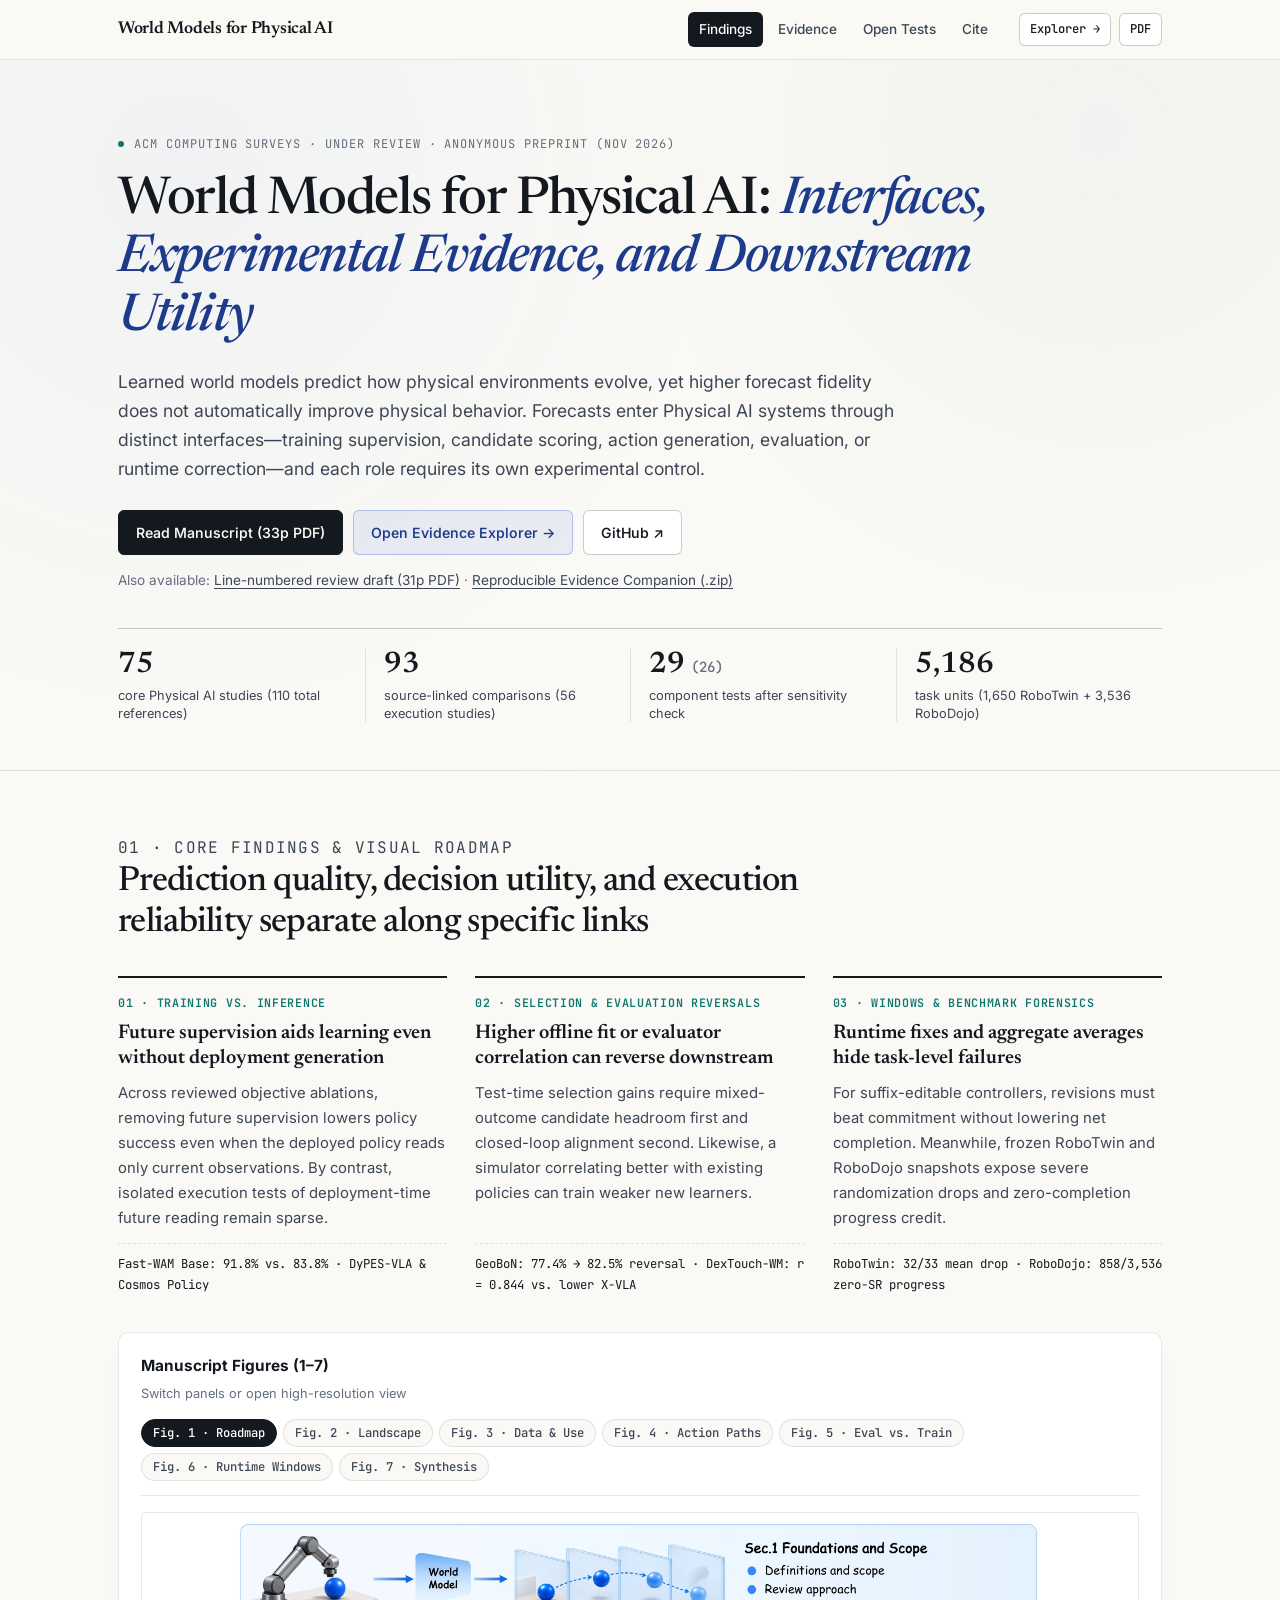
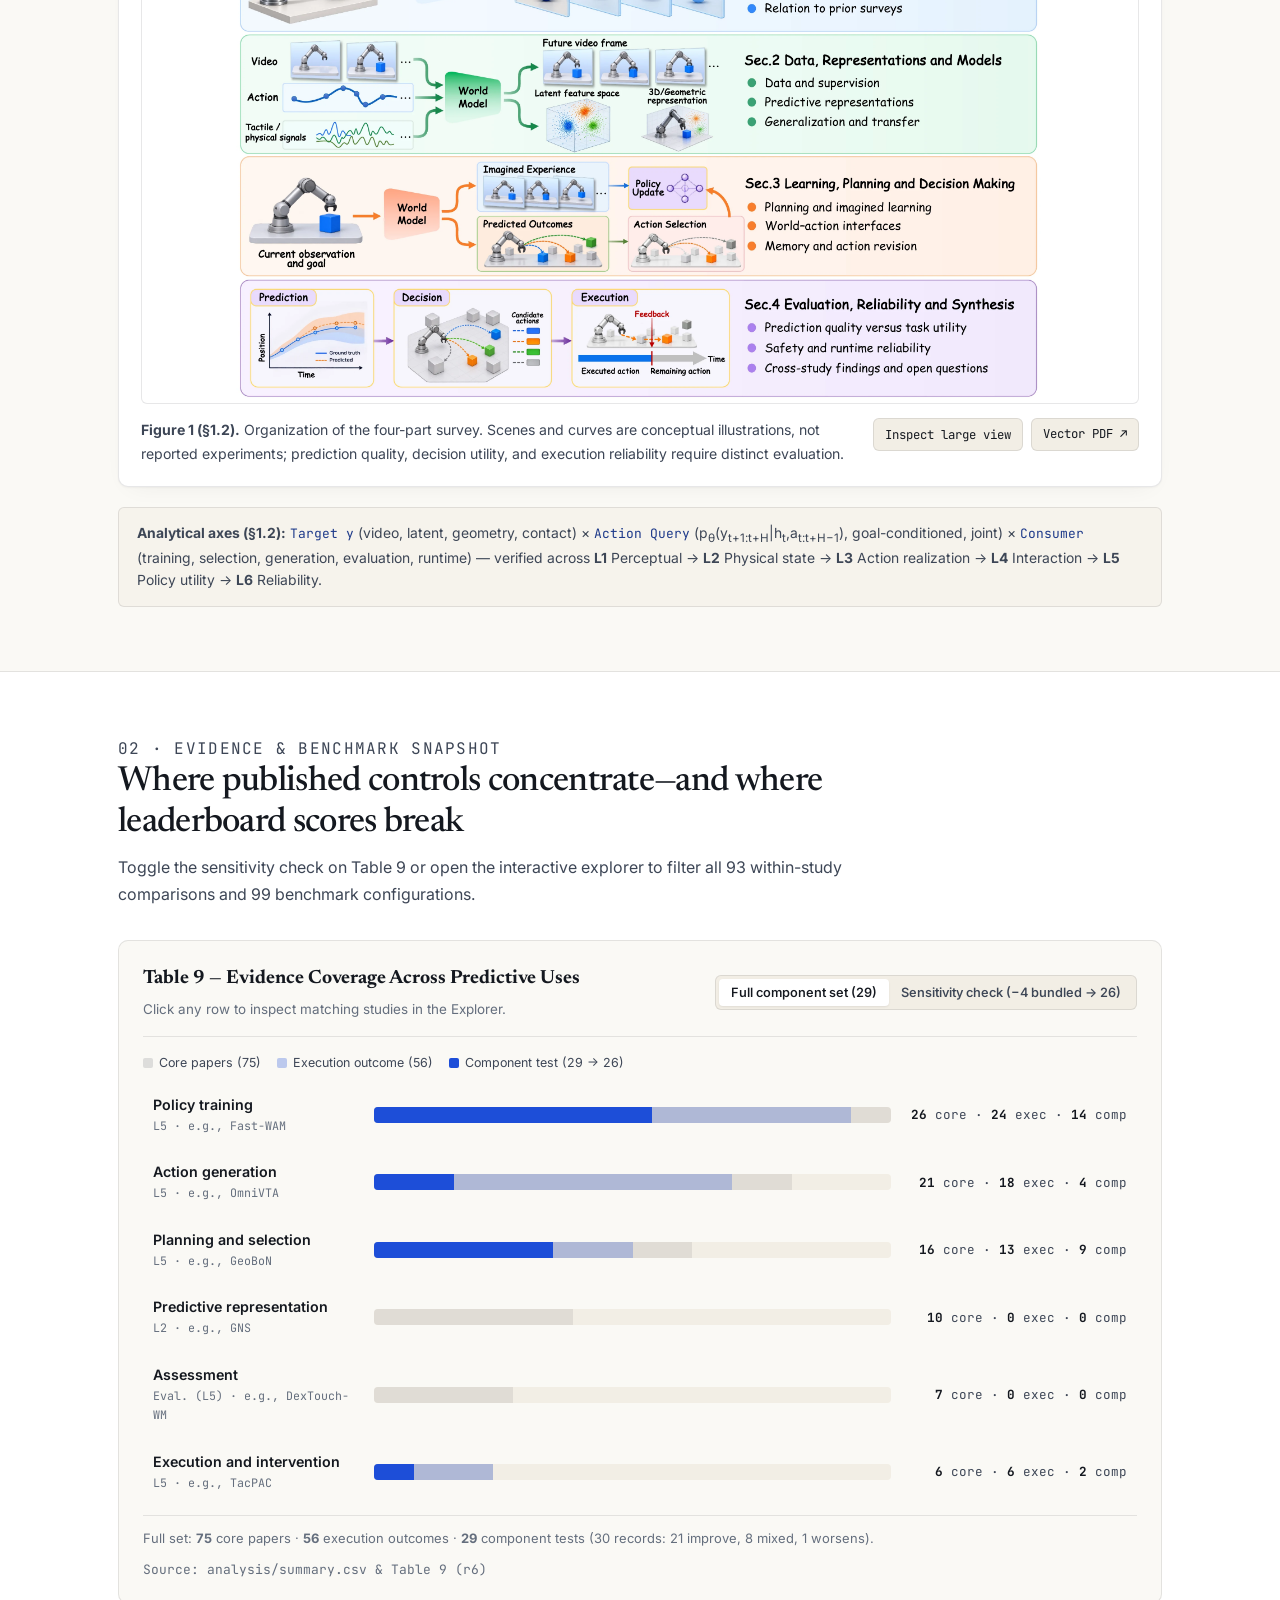
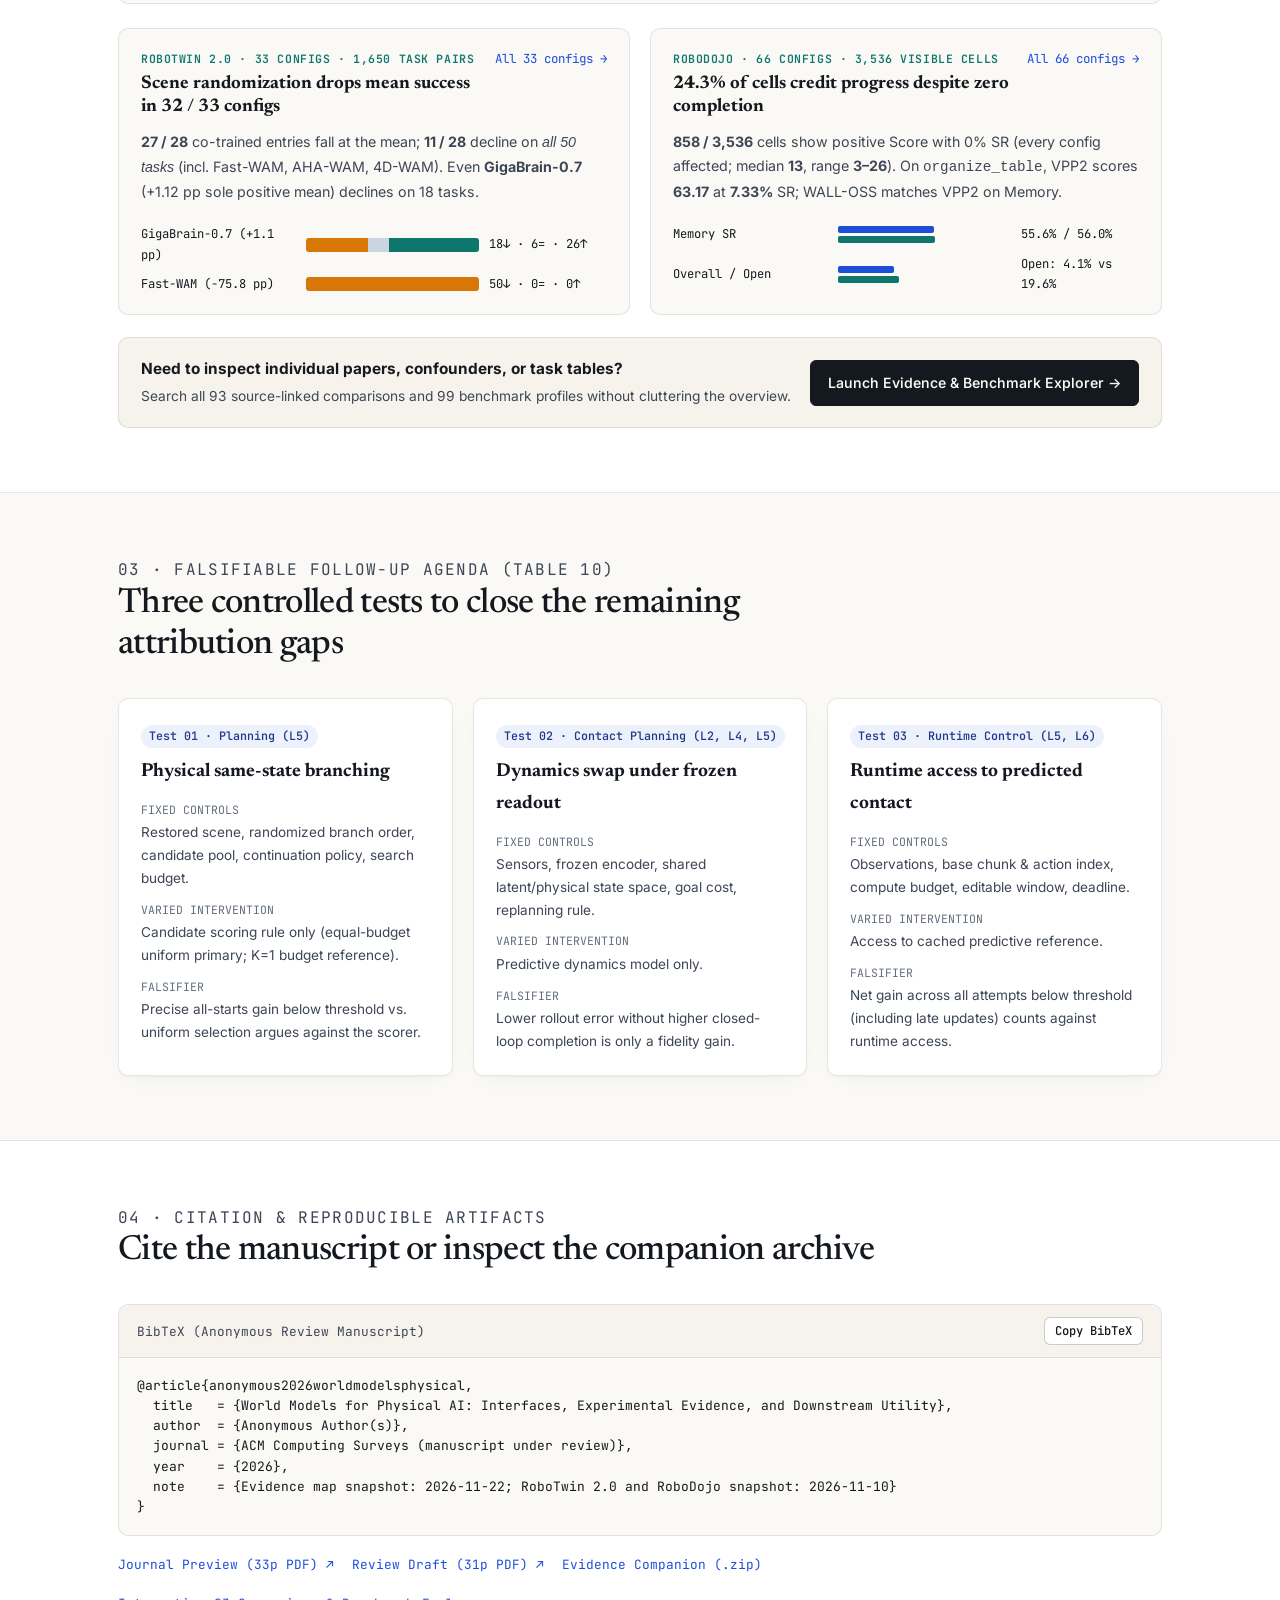
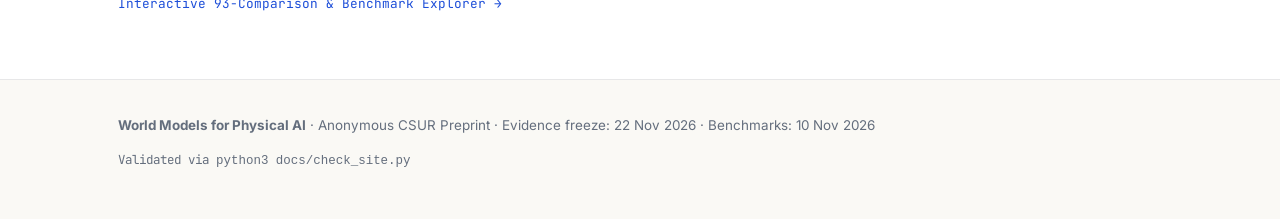
==== commit 6bab1462: "Streamline homepage and split interactive explorer into docs/explorer.html" ====
--- a/docs/index.html
+++ b/docs/index.html
@@ -4,7 +4,7 @@
   <meta charset="utf-8">
   <meta name="viewport" content="width=device-width, initial-scale=1">
   <title>World Models for Physical AI: Interfaces, Experimental Evidence, and Downstream Utility</title>
-  <meta name="description" content="Companion site and reproducible evidence explorer for the ACM Computing Surveys anonymous review manuscript: 93 comparisons across 75 Physical AI studies, RoboTwin 2.0 (1,650 pairs), and RoboDojo (3,536 cells).">
+  <meta name="description" content="An ACM Computing Surveys review manuscript auditing 93 comparisons across 75 Physical AI studies, RoboTwin 2.0 (1,650 task pairs), and RoboDojo (3,536 cells).">
   <link rel="preconnect" href="https://fonts.googleapis.com">
   <link rel="preconnect" href="https://fonts.gstatic.com" crossorigin>
   <link href="https://fonts.googleapis.com/css2?family=Inter:wght@400;500;600;700&family=JetBrains+Mono:wght@400;500;600&family=Newsreader:ital,opsz,wght@0,6..72,400;0,6..72,500;0,6..72,600;1,6..72,400;1,6..72,500&display=swap" rel="stylesheet">
@@ -16,21 +16,16 @@
   <header class="nav">
     <div class="nav-prog" aria-hidden="true"></div>
     <div class="nav-in">
-      <a class="nav-brand" href="#top">
-        <span>World Models for Physical AI</span>
-        <span class="brand-tag">CSUR Preprint</span>
-      </a>
+      <a class="nav-brand" href="#top">World Models for Physical AI</a>
       <nav class="nav-links" aria-label="Primary sections">
-        <a href="#overview">Overview</a>
-        <a href="#evidence">Evidence Map</a>
-        <a href="#benchmarks">Benchmarks</a>
-        <a href="#figures">Figures</a>
+        <a href="#findings">Findings</a>
+        <a href="#evidence">Evidence</a>
         <a href="#tests">Open Tests</a>
         <a href="#cite">Cite</a>
       </nav>
       <div class="nav-actions">
-        <a class="nav-pill" href="assets/survey.pdf" target="_blank" rel="noopener">Preview PDF</a>
-        <a class="nav-pill" href="https://github.com/Dracoxa/World-Models-for-Physical-Survey" target="_blank" rel="noopener">GitHub ↗</a>
+        <a class="nav-pill" href="explorer.html">Explorer →</a>
+        <a class="nav-pill" href="assets/survey.pdf" target="_blank" rel="noopener">PDF</a>
       </div>
     </div>
   </header>
@@ -41,141 +36,185 @@
       <div class="wrap">
         <p class="hero-kicker">
           <span class="dot" aria-hidden="true"></span>
-          <span>ACM Computing Surveys (Under Review) · Anonymous Preprint · Snapshot Nov 2026</span>
+          <span>ACM Computing Surveys · Under Review · Anonymous Preprint (Nov 2026)</span>
         </p>
         <h1>World Models for Physical AI: <em>Interfaces, Experimental Evidence, and Downstream Utility</em></h1>
         <p class="hero-lead">
-          Learned world models predict how physical environments evolve, yet higher forecast fidelity does not automatically improve physical behavior. Forecasts enter Physical AI systems through distinct interfaces—training supervision, candidate-plan scoring, action-generation context, offline evaluation, or runtime correction—and each role requires its own experimental control.
+          Learned world models predict how physical environments evolve, yet higher forecast fidelity does not automatically improve physical behavior. Forecasts enter Physical AI systems through distinct interfaces—training supervision, candidate scoring, action generation, evaluation, or runtime correction—and each role requires its own experimental control.
         </p>
 
         <div class="hero-cta">
-          <a class="btn btn-primary" href="assets/survey.pdf" target="_blank" rel="noopener">Read Preview PDF (33p)</a>
-          <a class="btn" href="assets/survey-review.pdf" target="_blank" rel="noopener">Review Draft (31p)</a>
-          <a class="btn btn-accent" href="#evidence">Explore 93 Comparisons ↓</a>
-          <a class="btn" href="assets/Evidence-companion.zip">Evidence Companion (.zip)</a>
-          <a class="btn" href="https://github.com/Dracoxa/World-Models-for-Physical-Survey" target="_blank" rel="noopener">Repository ↗</a>
-        </div>
-
-        <div class="stat-strip" role="region" aria-label="Key corpus statistics">
-          <div class="stat-cell">
-            <div class="stat-val">75</div>
-            <div class="stat-label">Core Physical AI Studies</div>
-            <div class="stat-note">Manipulation anchor with driving &amp; navigation contrasts (110 total references)</div>
-          </div>
-          <div class="stat-cell">
-            <div class="stat-val">93</div>
-            <div class="stat-label">Source-Linked Comparisons</div>
-            <div class="stat-note">56 execution-outcome studies; 19 non-execution diagnostic/evaluator studies</div>
-          </div>
-          <div class="stat-cell">
-            <div class="stat-val">29 <span class="stat-sub">(26)</span></div>
-            <div class="stat-label">Component-Test Studies</div>
-            <div class="stat-note">26 retained after omitting 4 bundled branch/scoring records (21↑ / 8 mixed / 1↓)</div>
-          </div>
-          <div class="stat-cell">
-            <div class="stat-val">5,186</div>
-            <div class="stat-label">Task-Level Benchmark Units</div>
-            <div class="stat-note">1,650 RoboTwin clean/rand pairs + 3,536 visible RoboDojo cells (10 Nov 2026)</div>
+          <a class="btn btn-primary" href="assets/survey.pdf" target="_blank" rel="noopener">Read Manuscript (33p PDF)</a>
+          <a class="btn btn-accent" href="explorer.html">Open Evidence Explorer →</a>
+          <a class="btn" href="https://github.com/Dracoxa/World-Models-for-Physical-Survey" target="_blank" rel="noopener">GitHub ↗</a>
+        </div>
+        <p class="hero-sublinks">
+          Also available: <a href="assets/survey-review.pdf" target="_blank" rel="noopener">Line-numbered review draft (31p PDF)</a> · <a href="assets/Evidence-companion.zip">Reproducible Evidence Companion (.zip)</a>
+        </p>
+
+        <div class="metric-ruler" role="region" aria-label="Corpus scale">
+          <div class="metric-item">
+            <span class="metric-num">75</span>
+            <span class="metric-txt">core Physical AI studies (110 total references)</span>
+          </div>
+          <div class="metric-item">
+            <span class="metric-num">93</span>
+            <span class="metric-txt">source-linked comparisons (56 execution studies)</span>
+          </div>
+          <div class="metric-item">
+            <span class="metric-num">29 <small>(26)</small></span>
+            <span class="metric-txt">component tests after sensitivity check</span>
+          </div>
+          <div class="metric-item">
+            <span class="metric-num">5,186</span>
+            <span class="metric-txt">task units (1,650 RoboTwin + 3,536 RoboDojo)</span>
           </div>
         </div>
       </div>
     </section>
 
-    <!-- ==================== 01 OVERVIEW & FRAMEWORK ==================== -->
-    <section class="band" id="overview">
+    <!-- ==================== 01 CORE FINDINGS & FIGURE SWITCHER ==================== -->
+    <section class="band" id="findings">
       <div class="wrap">
         <div class="sec-head">
-          <p class="sec-num">01 · Core Findings &amp; Analytical Framework</p>
+          <p class="sec-num">01 · Core Findings &amp; Visual Roadmap</p>
           <h2>Prediction quality, decision utility, and execution reliability separate along specific links</h2>
-          <p>Rather than grading architectures in the abstract, this survey audits what primary experiments actually vary and control across learning, planning, action generation, evaluation, and runtime intervention.</p>
-        </div>
-
-        <div class="grid-3">
-          <article class="ed-card">
-            <div class="ed-card-kicker">Finding 01 · Learning vs. Inference</div>
-            <h3>Training-time future supervision aids policies even without deployment generation</h3>
-            <p>Across objective ablations, removing future supervision hurts policy performance even when the deployed network reads only current observations. Deployment-time future reading, by contrast, has few isolated execution controls.</p>
-            <div class="card-stat">Fast-WAM Base: 91.8% vs. 83.8% (RoboTwin); DyPES-VLA &amp; Cosmos Policy consistent</div>
-          </article>
-
-          <article class="ed-card">
-            <div class="ed-card-kicker">Finding 02 · Selection &amp; Evaluation Reversals</div>
+        </div>
+
+        <div class="finding-cols">
+          <article class="finding-col">
+            <span class="finding-idx">01 · Training vs. Inference</span>
+            <h3>Future supervision aids learning even without deployment generation</h3>
+            <p>Across reviewed objective ablations, removing future supervision lowers policy success even when the deployed policy reads only current observations. By contrast, isolated execution tests of deployment-time future reading remain sparse.</p>
+            <div class="finding-stat">Fast-WAM Base: 91.8% vs. 83.8% · DyPES-VLA &amp; Cosmos Policy</div>
+          </article>
+
+          <article class="finding-col">
+            <span class="finding-idx">02 · Selection &amp; Evaluation Reversals</span>
             <h3>Higher offline fit or evaluator correlation can reverse downstream</h3>
-            <p>Test-time scoring gains depend first on mixed-outcome candidate headroom and second on closed-loop alignment. In evaluation, simulators ranking existing policies better can still train weaker new learners.</p>
-            <div class="card-stat">GeoBoN: 77.4% → 82.5% online reversal; DexTouch-WM: r=0.844 vs. lower X-VLA/π₀.₅</div>
-          </article>
-
-          <article class="ed-card">
-            <div class="ed-card-kicker">Finding 03 · Windows &amp; Partial Progress</div>
-            <h3>Runtime fixes and aggregate averages mask real-execution failures</h3>
-            <p>For suffix-editable controllers, revisions must beat execution commitment without hurting net completion. Meanwhile, RoboTwin and RoboDojo averages conceal scene-randomization collapses and zero-completion progress credit.</p>
-            <div class="card-stat">RoboTwin: 32/33 mean drop; RoboDojo: 858/3,536 (24.3%) zero-SR partial credit</div>
-          </article>
-        </div>
-
-        <div class="framework-panel">
-          <div class="framework-title-row">
-            <h3>Three-Axis Classification &amp; L1–L6 Evidence Ladder (§1.2)</h3>
-            <span class="eq-pill">p<sub>θ</sub>(y<sub>t+1:t+H</sub> | h<sub>t</sub>, a<sub>t:t+H−1</sub>) vs. goal-conditioned / joint / policy</span>
-          </div>
-
-          <div class="axis-row">
-            <div class="axis-box">
-              <strong>1. Prediction Target (y)</strong>
-              <span>Future RGB/video frames, compact latent trajectories, 3D point clouds/occupancy, or contact/tactile physical states.</span>
-            </div>
-            <div class="axis-box">
-              <strong>2. Action Interface</strong>
-              <span>Action-conditioned consequence query, goal-conditioned future generation, joint world–action denoising, or passive dynamics.</span>
-            </div>
-            <div class="axis-box">
-              <strong>3. Downstream Consumer &amp; Timing</strong>
-              <span>Training loss only, offline rollout replay, test-time candidate scoring, deployment action conditioning, evaluator, or runtime suffix revision.</span>
-            </div>
-          </div>
-
-          <div class="ladder" aria-label="Six evidence dimensions L1 to L6">
-            <div class="ladder-step"><b>L1 · Perceptual</b>Visual realism &amp; pixel/video fidelity</div>
-            <div class="ladder-step"><b>L2 · Physical State</b>Object geometry &amp; recursive state error</div>
-            <div class="ladder-step"><b>L3 · Realization</b>Reproducing the commanded robot motion</div>
-            <div class="ladder-step"><b>L4 · Interaction</b>Contact &amp; object response grounding</div>
-            <div class="ladder-step"><b>L5 · Policy Utility</b>Closed-loop task completion (SR / return)</div>
-            <div class="ladder-step"><b>L6 · Reliability</b>Deadline compliance &amp; net recovery rate</div>
-          </div>
-
-          <div style="margin-top:16px; display:flex; justify-content:space-between; align-items:center; flex-wrap:wrap; gap:10px; font-size:0.84rem; color:var(--ink-soft);">
-            <span>See <strong>Figure 1</strong> &amp; <strong>Figure 7</strong> in the Visual Guide for the four-part roadmap and claim-matched evidence contrasts.</span>
-            <a class="mono" href="#figures">Jump to Visual Guide ↓</a>
-          </div>
-        </div>
+            <p>Test-time selection gains require mixed-outcome candidate headroom first and closed-loop alignment second. Likewise, a simulator correlating better with existing policies can train weaker new learners.</p>
+            <div class="finding-stat">GeoBoN: 77.4% → 82.5% reversal · DexTouch-WM: r = 0.844 vs. lower X-VLA</div>
+          </article>
+
+          <article class="finding-col">
+            <span class="finding-idx">03 · Windows &amp; Benchmark Forensics</span>
+            <h3>Runtime fixes and aggregate averages hide task-level failures</h3>
+            <p>For suffix-editable controllers, revisions must beat commitment without lowering net completion. Meanwhile, frozen RoboTwin and RoboDojo snapshots expose severe randomization drops and zero-completion progress credit.</p>
+            <div class="finding-stat">RoboTwin: 32/33 mean drop · RoboDojo: 858/3,536 zero-SR progress</div>
+          </article>
+        </div>
+
+        <!-- Single-Frame Interactive Figure Switcher -->
+        <div class="fig-switcher" id="fig-switcher">
+          <div class="fig-switcher-head">
+            <div>
+              <strong>Manuscript Figures (1–7)</strong>
+              <span class="fig-switcher-hint">Switch panels or open high-resolution view</span>
+            </div>
+            <div class="fig-tabs" role="tablist" aria-label="Manuscript figures">
+              <button type="button" class="fig-tab active" data-fig-tab="1"
+                data-fig-num="1"
+                data-fig-src="assets/figure-01.png"
+                data-fig-webp="assets/figure-01.webp"
+                data-fig-pdf="assets/figure-01.pdf"
+                data-fig-w="2882" data-fig-h="1748"
+                data-fig-cap="Figure 1 (§1.2). Organization of the four-part survey. Scenes and curves are conceptual illustrations, not reported experiments; prediction quality, decision utility, and execution reliability require distinct evaluation.">Fig. 1 · Roadmap</button>
+              <button type="button" class="fig-tab" data-fig-tab="2"
+                data-fig-num="2"
+                data-fig-src="assets/figure-02.png"
+                data-fig-webp="assets/figure-02.webp"
+                data-fig-pdf="assets/figure-02.pdf"
+                data-fig-w="2934" data-fig-h="1537"
+                data-fig-cap="Figure 2 (§1.2). Thematic landscape pairing predictive models alongside direct action-policy comparators, datasets, and simulation benchmarks.">Fig. 2 · Landscape</button>
+              <button type="button" class="fig-tab" data-fig-tab="3"
+                data-fig-num="3"
+                data-fig-src="assets/figure-03.png"
+                data-fig-webp="assets/figure-03.webp"
+                data-fig-pdf="assets/figure-03.pdf"
+                data-fig-w="3627" data-fig-h="1974"
+                data-fig-cap="Figure 3 (§2). Overview of data sources, predictive representations, downstream uses, and generalization across scenes, objects, tasks, and embodiments.">Fig. 3 · Data &amp; Use</button>
+              <button type="button" class="fig-tab" data-fig-tab="4"
+                data-fig-num="4"
+                data-fig-src="assets/figure-04.png"
+                data-fig-webp="assets/figure-04.webp"
+                data-fig-pdf="assets/figure-04.pdf"
+                data-fig-w="2934" data-fig-h="1650"
+                data-fig-cap="Figure 4 (§3.3). Training and deployment information paths in Fast-WAM Base (supervision only), V-JEPA Policy (predictor-context readout), and Fast-WAM Joint (joint video–action generation).">Fig. 4 · Action Paths</button>
+              <button type="button" class="fig-tab" data-fig-tab="5"
+                data-fig-num="5"
+                data-fig-src="assets/figure-05.png"
+                data-fig-webp="assets/figure-05.webp"
+                data-fig-pdf="assets/figure-05.pdf"
+                data-fig-w="2891" data-fig-h="1339"
+                data-fig-cap="Figure 5 (§3.4). DexTouch-WM evaluator correlation (Table III) vs. recomputed policy-training scores (Table IV): higher evaluator agreement (WM-Mix, 0.844) coexists with lower training scores for π₀.₅ and X-VLA.">Fig. 5 · Eval vs. Train</button>
+              <button type="button" class="fig-tab" data-fig-tab="6"
+                data-fig-num="6"
+                data-fig-src="assets/figure-06.png"
+                data-fig-webp="assets/figure-06.webp"
+                data-fig-pdf="assets/figure-06.pdf"
+                data-fig-w="2934" data-fig-h="1391"
+                data-fig-cap="Figure 6 (§3.5). FutureRTC anticipates execution-time context; TacPAC combines fresh tactile feedback with cached predictive context to correct an unexecuted action suffix.">Fig. 6 · Runtime Windows</button>
+              <button type="button" class="fig-tab" data-fig-tab="7"
+                data-fig-num="7"
+                data-fig-src="assets/figure-07.png"
+                data-fig-webp="assets/figure-07.webp"
+                data-fig-pdf="assets/figure-07.pdf"
+                data-fig-w="8800" data-fig-h="4218"
+                data-fig-cap="Figure 7 (§4.4). Three claim-matched evidence contrasts: recursive fidelity vs. planning (GNS/ContactWorld), evaluator agreement vs. training gain (DexTouch-WM), and anticipation vs. correction (FutureRTC/TacPAC).">Fig. 7 · Synthesis</button>
+            </div>
+          </div>
+
+          <div class="fig-stage">
+            <a class="fig-stage-img" id="active-fig-link" href="assets/figure-01.png" aria-label="Inspect Figure 1">
+              <picture>
+                <source id="active-fig-webp" srcset="assets/figure-01.webp" type="image/webp">
+                <img id="active-fig-img" src="assets/figure-01.png" width="2882" height="1748" alt="Figure 1 from the manuscript">
+              </picture>
+            </a>
+            <div class="fig-stage-bar">
+              <p id="active-fig-cap"><strong>Figure 1 (§1.2).</strong> Organization of the four-part survey. Scenes and curves are conceptual illustrations, not reported experiments; prediction quality, decision utility, and execution reliability require distinct evaluation.</p>
+              <div class="fig-links">
+                <button type="button" id="active-fig-zoom">Inspect large view</button>
+                <a id="active-fig-pdf" href="assets/figure-01.pdf" target="_blank" rel="noopener">Vector PDF ↗</a>
+              </div>
+            </div>
+          </div>
+        </div>
+
+        <p class="framework-note">
+          <strong>Analytical axes (§1.2):</strong>
+          <code>Target y</code> (video, latent, geometry, contact) ×
+          <code>Action Query</code> (p<sub>θ</sub>(y<sub>t+1:t+H</sub>|h<sub>t</sub>,a<sub>t:t+H−1</sub>), goal-conditioned, joint) ×
+          <code>Consumer</code> (training, selection, generation, evaluation, runtime) — verified across <strong>L1</strong> Perceptual → <strong>L2</strong> Physical state → <strong>L3</strong> Action realization → <strong>L4</strong> Interaction → <strong>L5</strong> Policy utility → <strong>L6</strong> Reliability.
+        </p>
       </div>
     </section>
 
-    <!-- ==================== 02 EVIDENCE COVERAGE & 93 COMPARISONS ==================== -->
+    <!-- ==================== 02 EVIDENCE & BENCHMARK SNAPSHOT ==================== -->
     <section class="band band-surface" id="evidence">
       <div class="wrap">
         <div class="sec-head">
-          <p class="sec-num">02 · Quantitative Evidence Audit (Table 9 &amp; Companion)</p>
-          <h2>What 93 within-study comparisons actually establish across 75 studies</h2>
-          <p>Component-test coverage is uneven across predictive roles. Toggle the sensitivity check below to exclude the four bundled branch/scoring records, or filter and inspect all 93 extracted comparisons directly.</p>
-        </div>
-
-        <div class="coverage-panel">
+          <p class="sec-num">02 · Evidence &amp; Benchmark Snapshot</p>
+          <h2>Where published controls concentrate—and where leaderboard scores break</h2>
+          <p>Toggle the sensitivity check on Table 9 or open the interactive explorer to filter all 93 within-study comparisons and 99 benchmark configurations.</p>
+        </div>
+
+        <div class="coverage-panel" data-cov-mode-root="home">
           <div class="coverage-top">
             <div>
-              <h3>Table 9 — Evidence Coverage by Predictive Use</h3>
-              <span style="font-size:0.84rem; color:var(--ink-mute);">Click any use row to filter the 93-comparison explorer below.</span>
+              <h3>Table 9 — Evidence Coverage Across Predictive Uses</h3>
+              <span style="font-size:0.84rem; color:var(--ink-mute);">Click any row to inspect matching studies in the Explorer.</span>
             </div>
             <div class="seg-toggle" role="group" aria-label="Sensitivity check toggle">
-              <button type="button" class="seg-btn active" data-cov-mode="full">Full component set (29 papers)</button>
+              <button type="button" class="seg-btn active" data-cov-mode="full">Full component set (29)</button>
               <button type="button" class="seg-btn" data-cov-mode="strict">Sensitivity check (−4 bundled → 26)</button>
             </div>
           </div>
 
           <div class="cov-legend">
-            <span><span class="cov-dot" style="background:rgba(20,24,31,0.12);"></span>Core screened papers</span>
-            <span><span class="cov-dot" style="background:rgba(29,78,216,0.28);"></span>Execution outcome reported</span>
-            <span><span class="cov-dot" style="background:var(--cobalt);"></span>Qualifying component test</span>
+            <span><span class="cov-dot" style="background:rgba(20,24,31,0.12);"></span>Core papers (75)</span>
+            <span><span class="cov-dot" style="background:rgba(29,78,216,0.28);"></span>Execution outcome (56)</span>
+            <span><span class="cov-dot" style="background:var(--cobalt);"></span>Component test (29 → 26)</span>
           </div>
 
           <div class="cov-rows" id="cov-rows">
@@ -188,352 +227,82 @@
           </div>
         </div>
 
-        <div class="explorer-box" id="explorer">
-          <div class="explorer-controls">
-            <div class="explorer-row-1">
-              <input type="search" id="exp-search" class="search-input" placeholder="Search by study, citation key, intervention, outcome, or section/table…" aria-label="Search 93 comparisons">
-              <select id="exp-direction" class="select-control" aria-label="Filter by outcome direction">
-                <option value="all">All directions (93)</option>
-                <option value="improves">Improves</option>
-                <option value="mixed">Mixed</option>
-                <option value="worsens">Worsens</option>
-                <option value="unclear">Unclear</option>
-              </select>
-              <label class="check-pill"><input type="checkbox" id="exp-exec-only"> Execution outcomes (56 papers)</label>
-              <label class="check-pill"><input type="checkbox" id="exp-comp-only"> Component tests only (29)</label>
-              <label class="check-pill"><input type="checkbox" id="exp-strict-only"> Strict 26-paper set</label>
-            </div>
-
-            <div class="use-tabs" id="use-tabs" role="tablist" aria-label="Filter by predictive use">
-              <button type="button" class="use-tab active" data-use="all">All uses (93)</button>
-              <button type="button" class="use-tab" data-use="train">Policy training (27)</button>
-              <button type="button" class="use-tab" data-use="generate">Action generation (25)</button>
-              <button type="button" class="use-tab" data-use="plan">Planning &amp; selection (17)</button>
-              <button type="button" class="use-tab" data-use="representation">Representation (10)</button>
-              <button type="button" class="use-tab" data-use="assess">Assessment (7)</button>
-              <button type="button" class="use-tab" data-use="execute">Execution &amp; intervention (7)</button>
-            </div>
-          </div>
-
-          <div class="explorer-meta">
-            <span id="exp-count">Loading comparisons…</span>
-            <button type="button" id="exp-reset" style="border:none;background:none;color:var(--cobalt);cursor:pointer;font-size:0.82rem;font-weight:550;">Reset filters</button>
-          </div>
-
-          <div class="comp-list" id="comp-list">
-            <div style="padding:28px; text-align:center; color:var(--ink-mute);">Loading 93 source-linked comparisons…</div>
-          </div>
-
-          <div class="explorer-footer">
-            <button type="button" class="btn" id="exp-toggle-all" hidden>Show all matching comparisons</button>
-          </div>
+        <div class="mini-bench-grid">
+          <article class="mini-bench-card">
+            <div class="mini-bench-head">
+              <div>
+                <span class="ed-card-kicker">RoboTwin 2.0 · 33 Configs · 1,650 Task Pairs</span>
+                <h3>Scene randomization drops mean success in 32 / 33 configs</h3>
+              </div>
+              <a class="mono" href="explorer.html#benchmarks">All 33 configs →</a>
+            </div>
+            <p><strong>27 / 28</strong> co-trained entries fall at the mean; <strong>11 / 28</strong> decline on <em>all 50 tasks</em> (incl. Fast-WAM, AHA-WAM, 4D-WAM). Even <strong>GigaBrain-0.7</strong> (+1.12 pp sole positive mean) declines on 18 tasks.</p>
+            <div class="mini-bars">
+              <div class="mini-bar-row">
+                <span class="mono">GigaBrain-0.7 (+1.1 pp)</span>
+                <div class="rt-stack" title="18 decline / 6 tie / 26 improve">
+                  <div class="rt-seg-dec" style="width:36%"></div>
+                  <div class="rt-seg-tie" style="width:12%"></div>
+                  <div class="rt-seg-inc" style="width:52%"></div>
+                </div>
+                <span class="mono tnum">18↓ · 6= · 26↑</span>
+              </div>
+              <div class="mini-bar-row">
+                <span class="mono">Fast-WAM (−75.8 pp)</span>
+                <div class="rt-stack" title="50 decline / 0 tie / 0 improve">
+                  <div class="rt-seg-dec" style="width:100%"></div>
+                </div>
+                <span class="mono tnum">50↓ · 0= · 0↑</span>
+              </div>
+            </div>
+          </article>
+
+          <article class="mini-bench-card">
+            <div class="mini-bench-head">
+              <div>
+                <span class="ed-card-kicker">RoboDojo · 66 Configs · 3,536 Visible Cells</span>
+                <h3>24.3% of cells credit progress despite zero completion</h3>
+              </div>
+              <a class="mono" href="explorer.html#benchmarks">All 66 configs →</a>
+            </div>
+            <p><strong>858 / 3,536</strong> cells show positive Score with 0% SR (every config affected; median <strong>13</strong>, range <strong>3–26</strong>). On <code>organize_table</code>, VPP2 scores <strong>63.17</strong> at <strong>7.33%</strong> SR; WALL-OSS matches VPP2 on Memory.</p>
+            <div class="mini-bars">
+              <div class="mini-bar-row">
+                <span class="mono">Memory SR</span>
+                <div class="mini-dual">
+                  <div class="cap-fill-vpp" style="width:55.6%" title="VPP2 55.56%"></div>
+                  <div class="cap-fill-wall" style="width:56.0%" title="WALL-OSS 56.00%"></div>
+                </div>
+                <span class="mono tnum">55.6% / 56.0%</span>
+              </div>
+              <div class="mini-bar-row">
+                <span class="mono">Overall / Open</span>
+                <div class="mini-dual">
+                  <div class="cap-fill-vpp" style="width:32.3%" title="VPP2 Avg 32.26% (Open 4.08%)"></div>
+                  <div class="cap-fill-wall" style="width:35.0%" title="WALL-OSS Avg 34.97% (Open 19.58%)"></div>
+                </div>
+                <span class="mono tnum">Open: 4.1% vs 19.6%</span>
+              </div>
+            </div>
+          </article>
+        </div>
+
+        <div class="cta-strip">
+          <div>
+            <strong>Need to inspect individual papers, confounders, or task tables?</strong>
+            <span>Search all 93 source-linked comparisons and 99 benchmark profiles without cluttering the overview.</span>
+          </div>
+          <a class="btn btn-primary" href="explorer.html">Launch Evidence &amp; Benchmark Explorer →</a>
         </div>
       </div>
     </section>
 
-    <!-- ==================== 03 TASK-LEVEL BENCHMARK FORENSICS ==================== -->
-    <section class="band" id="benchmarks">
-      <div class="wrap">
-        <div class="sec-head">
-          <p class="sec-num">03 · Independent Benchmark Forensics (10 Nov 2026 Snapshots)</p>
-          <h2>Look behind leaderboard averages at task pairs and completion rates</h2>
-          <p>Aggregate scores obscure instability across scenes and unfinished trajectories. Inspect every configuration in our reproducible task-level re-analyses of RoboTwin 2.0 and RoboDojo.</p>
-        </div>
-
-        <div class="bench-tabs" role="tablist" aria-label="Benchmark snapshot selector">
-          <button type="button" class="bench-tab active" data-bench-tab="robotwin">RoboTwin 2.0 (33 configs · 1,650 pairs)</button>
-          <button type="button" class="bench-tab" data-bench-tab="robodojo">RoboDojo (66 configs · 3,536 cells)</button>
-        </div>
-
-        <!-- RoboTwin Panel -->
-        <div class="bench-panel" data-bench-panel="robotwin">
-          <div class="bench-kpis">
-            <div class="kpi-card">
-              <div class="kpi-num">32 / 33</div>
-              <div class="kpi-txt">Configurations with lower randomized mean (<b>27 / 28</b> co-trained)</div>
-            </div>
-            <div class="kpi-card">
-              <div class="kpi-num">12 / 33</div>
-              <div class="kpi-txt">Decline on <b>all 50 tasks</b> (<b>11 / 28</b> co-trained, incl. Fast-WAM, AHA-WAM, 4D-WAM)</div>
-            </div>
-            <div class="kpi-card">
-              <div class="kpi-num">18 tasks ↓</div>
-              <div class="kpi-txt">Even <b>GigaBrain-0.7</b> (+1.12 pp sole positive mean) drops on 18 of 50 tasks</div>
-            </div>
-            <div class="kpi-card">
-              <div class="kpi-num">75.8 pp</div>
-              <div class="kpi-txt">Fast-WAM clean-only mean drop (median 84.5 pp; mixed-data adds 25k rand demos)</div>
-            </div>
-          </div>
-
-          <div class="chart-card">
-            <div class="bench-toolbar">
-              <div>
-                <strong>Per-Configuration Clean vs. Randomized Task Breakdown (50 tasks each)</strong>
-                <div style="font-size:0.8rem; color:var(--ink-mute);">
-                  <span style="color:#d97706;">■</span> Randomized lower &nbsp;
-                  <span style="color:#64748b;">■</span> Tied &nbsp;
-                  <span style="color:var(--teal);">■</span> Randomized higher · Gap = Clean − Randomized mean (negative pp means drop)
-                </div>
-              </div>
-              <div style="display:flex; gap:8px; flex-wrap:wrap;">
-                <select id="rt-filter" class="select-control" aria-label="Filter RoboTwin training setting">
-                  <option value="all">All 33 configurations</option>
-                  <option value="cotrain">Co-trained (28)</option>
-                  <option value="single">Single-task (5)</option>
-                </select>
-                <select id="rt-sort" class="select-control" aria-label="Sort RoboTwin profiles">
-                  <option value="gap_desc">Sort: Largest mean drop</option>
-                  <option value="declines_desc">Sort: Most declining tasks</option>
-                  <option value="gap_asc">Sort: Best retention</option>
-                </select>
-              </div>
-            </div>
-
-            <div class="rt-list" id="rt-list">
-              <div style="padding:18px; color:var(--ink-mute);">Loading RoboTwin 2.0 profiles…</div>
-            </div>
-          </div>
-        </div>
-
-        <!-- RoboDojo Panel -->
-        <div class="bench-panel" data-bench-panel="robodojo" hidden>
-          <div class="bench-kpis">
-            <div class="kpi-card">
-              <div class="kpi-num">858 / 3,536</div>
-              <div class="kpi-txt">Visible cells (<b>24.3%</b>) crediting partial Score despite <b>0% completion</b></div>
-            </div>
-            <div class="kpi-card">
-              <div class="kpi-num">66 / 66</div>
-              <div class="kpi-txt">Every simulation configuration has ≥3 zero-SR progress cells (median <b>13</b>, range <b>3–26</b>)</div>
-            </div>
-            <div class="kpi-card">
-              <div class="kpi-num">63.17 vs 7.33%</div>
-              <div class="kpi-txt">VPP2 on <code>organize_table</code>: high partial Score vs. low binary completion</div>
-            </div>
-            <div class="kpi-card">
-              <div class="kpi-num">56.0% ≈ 55.6%</div>
-              <div class="kpi-txt">WALL-OSS-1.0-lite matches VPP2 on Memory SR while leading overall (34.97% vs 32.26%)</div>
-            </div>
-          </div>
-
-          <div class="grid-2" style="margin-bottom:22px;">
-            <div class="chart-card" style="margin-bottom:0;">
-              <strong style="display:block; margin-bottom:14px;">Capability Profile Contrast: VPP2 vs. WALL-OSS-1.0-lite (Table 8)</strong>
-              <div class="cap-grid" id="rd-capability-bars">
-                <div style="color:var(--ink-mute);">Loading capability bars…</div>
-              </div>
-              <p style="font-size:0.8rem; color:var(--ink-mute); margin:14px 0 0;">
-                VPP2 combines retained observation history and RoboDojo-specific post-training; leaderboard scores alone cannot separate those two changes.
-              </p>
-            </div>
-
-            <div class="chart-card" style="margin-bottom:0;">
-              <div style="display:flex; justify-content:space-between; align-items:center; flex-wrap:wrap; gap:8px; margin-bottom:12px;">
-                <strong>Zero-SR / Positive-Score Cells Across All 66 Configs</strong>
-                <button type="button" class="nav-pill" id="rd-toggle-all" style="cursor:pointer;">Show all 66 configurations</button>
-              </div>
-              <div class="rd-policy-grid" id="rd-policy-grid">
-                <div style="color:var(--ink-mute);">Loading 66 configurations…</div>
-              </div>
-              <p style="font-size:0.8rem; color:var(--ink-mute); margin:12px 0 0;">
-                Snapshot includes 3,536 visible cells and 28 missing entries across 66 × 54 expected cells.
-              </p>
-            </div>
-          </div>
-        </div>
-      </div>
-    </section>
-
-    <!-- ==================== 04 VISUAL GUIDE (7 FIGURES) ==================== -->
-    <section class="band band-surface" id="figures">
-      <div class="wrap">
-        <div class="sec-head">
-          <p class="sec-num">04 · Visual Guide (Figures 1–7)</p>
-          <h2>Diagrams, conceptual maps, and empirical contrasts from the manuscript</h2>
-          <p>Click any figure to open a high-resolution lightbox (supports ← / → / Esc) or download the original vector PDF.</p>
-        </div>
-
-        <div class="fig-grid">
-          <figure class="fig-card fig-wide" data-fig-num="1" data-fig-src="assets/figure-01.png" data-fig-pdf="assets/figure-01.pdf" data-fig-cap="Figure 1 (§1.2). Organization of the four-part survey. Scenes and curves are conceptual illustrations, not reported experiments; prediction quality, decision utility, and execution reliability require distinct evaluation.">
-            <a class="fig-card-thumb" href="assets/figure-01.png" data-zoom-trigger aria-label="Zoom Figure 1">
-              <picture>
-                <source srcset="assets/figure-01.webp" type="image/webp">
-                <img src="assets/figure-01.png" width="2882" height="1748" alt="Organization of the four-part survey" loading="lazy" decoding="async">
-              </picture>
-            </a>
-            <figcaption class="fig-card-body">
-              <p><strong>Figure 1 (§1.2).</strong> Organization of the four-part survey. Scenes and curves are conceptual illustrations; prediction quality, decision utility, and execution reliability require distinct evaluation.</p>
-              <div class="fig-card-actions">
-                <button type="button" data-zoom-trigger>Inspect large view</button>
-                <a href="assets/figure-01.pdf" target="_blank" rel="noopener">Original PDF ↗</a>
-              </div>
-            </figcaption>
-          </figure>
-
-          <figure class="fig-card" data-fig-num="2" data-fig-src="assets/figure-02.png" data-fig-pdf="assets/figure-02.pdf" data-fig-cap="Figure 2 (§1.2). Selected predictive models, contextual action policies, and evaluation resources. Action-policy comparators do not expose a world-model query; Open X-Embodiment, LIBERO, CALVIN, RLBench, and ManiSkill are data/evaluation resources.">
-            <a class="fig-card-thumb" href="assets/figure-02.png" data-zoom-trigger aria-label="Zoom Figure 2">
-              <picture>
-                <source srcset="assets/figure-02.webp" type="image/webp">
-                <img src="assets/figure-02.png" width="2934" height="1537" alt="Selected predictive models, action policies, and evaluation resources" loading="lazy" decoding="async">
-              </picture>
-            </a>
-            <figcaption class="fig-card-body">
-              <p><strong>Figure 2 (§1.2).</strong> Thematic landscape pairing predictive models alongside direct action policies, datasets, and simulation benchmarks.</p>
-              <div class="fig-card-actions">
-                <button type="button" data-zoom-trigger>Inspect large view</button>
-                <a href="assets/figure-02.pdf" target="_blank" rel="noopener">Original PDF ↗</a>
-              </div>
-            </figcaption>
-          </figure>
-
-          <figure class="fig-card" data-fig-num="3" data-fig-src="assets/figure-03.png" data-fig-pdf="assets/figure-03.pdf" data-fig-cap="Figure 3 (§2). Overview of data sources, predictive representations, downstream uses, and generalization across scenes, objects, tasks, and embodiments.">
-            <a class="fig-card-thumb" href="assets/figure-03.png" data-zoom-trigger aria-label="Zoom Figure 3">
-              <picture>
-                <source srcset="assets/figure-03.webp" type="image/webp">
-                <img src="assets/figure-03.png" width="3627" height="1974" alt="Overview of data sources, predictive representations, downstream uses, and generalization" loading="lazy" decoding="async">
-              </picture>
-            </a>
-            <figcaption class="fig-card-body">
-              <p><strong>Figure 3 (§2).</strong> How demonstrations, human video, and simulated data feed representations, downstream uses, and transfer.</p>
-              <div class="fig-card-actions">
-                <button type="button" data-zoom-trigger>Inspect large view</button>
-                <a href="assets/figure-03.pdf" target="_blank" rel="noopener">Original PDF ↗</a>
-              </div>
-            </figcaption>
-          </figure>
-
-          <figure class="fig-card" data-fig-num="4" data-fig-src="assets/figure-04.png" data-fig-pdf="assets/figure-04.pdf" data-fig-cap="Figure 4 (§3.3). Training and deployment information paths in Fast-WAM Base (predictive supervision without future readout), V-JEPA Policy (predictor-context readout), and Fast-WAM Joint (joint video–action generation).">
-            <a class="fig-card-thumb" href="assets/figure-04.png" data-zoom-trigger aria-label="Zoom Figure 4">
-              <picture>
-                <source srcset="assets/figure-04.webp" type="image/webp">
-                <img src="assets/figure-04.png" width="2934" height="1650" alt="Training and deployment information paths in Fast-WAM Base, V-JEPA Policy, and Fast-WAM Joint" loading="lazy" decoding="async">
-              </picture>
-            </a>
-            <figcaption class="fig-card-body">
-              <p><strong>Figure 4 (§3.3).</strong> Separating training-time predictive supervision (Fast-WAM Base) from predictor-context readout (V-JEPA Policy) and joint denoising (Fast-WAM Joint).</p>
-              <div class="fig-card-actions">
-                <button type="button" data-zoom-trigger>Inspect large view</button>
-                <a href="assets/figure-04.pdf" target="_blank" rel="noopener">Original PDF ↗</a>
-              </div>
-            </figcaption>
-          </figure>
-
-          <figure class="fig-card" data-fig-num="5" data-fig-src="assets/figure-05.png" data-fig-pdf="assets/figure-05.pdf" data-fig-cap="Figure 5 (§3.4). Evaluator agreement (Table III correlations) versus policy-training outcomes (recomputed Table IV normalized scores across 100 real + 100 imagined vs. 200 real trajectories) in DexTouch-WM.">
-            <a class="fig-card-thumb" href="assets/figure-05.png" data-zoom-trigger aria-label="Zoom Figure 5">
-              <picture>
-                <source srcset="assets/figure-05.webp" type="image/webp">
-                <img src="assets/figure-05.png" width="2891" height="1339" alt="Evaluator agreement versus policy-training outcomes in DexTouch-WM" loading="lazy" decoding="async">
-              </picture>
-            </a>
-            <figcaption class="fig-card-body">
-              <p><strong>Figure 5 (§3.4).</strong> DexTouch-WM: higher evaluator correlation (WM-Mix, 0.844) coexists with lower training scores for π₀.₅ and X-VLA.</p>
-              <div class="fig-card-actions">
-                <button type="button" data-zoom-trigger>Inspect large view</button>
-                <a href="assets/figure-05.pdf" target="_blank" rel="noopener">Original PDF ↗</a>
-              </div>
-            </figcaption>
-          </figure>
-
-          <figure class="fig-card" data-fig-num="6" data-fig-src="assets/figure-06.png" data-fig-pdf="assets/figure-06.pdf" data-fig-cap="Figure 6 (§3.5). FutureRTC anticipates execution-time context; TacPAC combines fresh tactile feedback with cached predictive context to correct an unexecuted action suffix while keeping the committed prefix unchanged.">
-            <a class="fig-card-thumb" href="assets/figure-06.png" data-zoom-trigger aria-label="Zoom Figure 6">
-              <picture>
-                <source srcset="assets/figure-06.webp" type="image/webp">
-                <img src="assets/figure-06.png" width="2934" height="1391" alt="FutureRTC anticipation and TacPAC unexecuted suffix correction timelines" loading="lazy" decoding="async">
-              </picture>
-            </a>
-            <figcaption class="fig-card-body">
-              <p><strong>Figure 6 (§3.5).</strong> Schematic timelines comparing FutureRTC (anticipating execution context) and TacPAC (tactile suffix correction).</p>
-              <div class="fig-card-actions">
-                <button type="button" data-zoom-trigger>Inspect large view</button>
-                <a href="assets/figure-06.pdf" target="_blank" rel="noopener">Original PDF ↗</a>
-              </div>
-            </figcaption>
-          </figure>
-
-          <figure class="fig-card fig-wide" data-fig-num="7" data-fig-src="assets/figure-07.png" data-fig-pdf="assets/figure-07.pdf" data-fig-cap="Figure 7 (§4.4). From world-model design to claim-matched evidence across three independent empirical contrasts: recursive fidelity vs. planning (GNS/ContactWorld), evaluation vs. training (DexTouch-WM), and anticipation vs. correction (FutureRTC/TacPAC).">
-            <a class="fig-card-thumb" href="assets/figure-07.png" data-zoom-trigger aria-label="Zoom Figure 7">
-              <picture>
-                <source srcset="assets/figure-07.webp" type="image/webp">
-                <img src="assets/figure-07.png" width="8800" height="4218" alt="Three empirical contrasts linking world-model design to claim-matched evidence" loading="lazy" decoding="async">
-              </picture>
-            </a>
-            <figcaption class="fig-card-body">
-              <p><strong>Figure 7 (§4.4).</strong> Three claim-matched evidence contrasts: recursive accuracy vs. planning utility, evaluator agreement vs. learner gain, and runtime anticipation vs. correction.</p>
-              <div class="fig-card-actions">
-                <button type="button" data-zoom-trigger>Inspect large view</button>
-                <a href="assets/figure-07.pdf" target="_blank" rel="noopener">Original PDF ↗</a>
-              </div>
-            </figcaption>
-          </figure>
-        </div>
-      </div>
-    </section>
-
-    <!-- ==================== 05 RELATED SURVEYS & PRIORITY TESTS ==================== -->
+    <!-- ==================== 03 THREE CONTROLLED FOLLOW-UP TESTS ==================== -->
     <section class="band" id="tests">
       <div class="wrap">
         <div class="sec-head">
-          <p class="sec-num">05 · Positioning &amp; Falsifiable Agenda (Tables 1 &amp; 10)</p>
-          <h2>Related 2026 surveys and three controlled follow-up tests</h2>
-          <p>Prior 2026 reviews map architectures or specify desired controls; this survey audits which experiments actually isolate predictive variables and translates the remaining gaps into three falsifiable protocols.</p>
-        </div>
-
-        <div class="table-wrap">
-          <table class="ed-table">
-            <thead>
-              <tr>
-                <th>Survey (2026)</th>
-                <th>Scope</th>
-                <th>Primary Unit &amp; Focus</th>
-                <th>Increment in This Survey</th>
-              </tr>
-            </thead>
-            <tbody>
-              <tr>
-                <td><strong>Wang et al.</strong></td>
-                <td>Robotic manipulation</td>
-                <td>Taxonomy by target, action entry, and stage of use (§§3, 5, 7)</td>
-                <td>Experiment-level intervention attribution &amp; task-level benchmark forensics</td>
-              </tr>
-              <tr>
-                <td><strong>Hou et al.</strong></td>
-                <td>Robot learning</td>
-                <td>Policies, simulators, video generation, and evaluation overview</td>
-                <td>Separates named component controls from coupled systems across 93 comparisons</td>
-              </tr>
-              <tr>
-                <td><strong>Kirchner et al.</strong></td>
-                <td>Physical AI</td>
-                <td>World modeling, uncertainty, and closed-loop control</td>
-                <td>Quantifies component-test scarcity alongside benchmark forensics</td>
-              </tr>
-              <tr>
-                <td><strong>Lu et al.; Shen et al.</strong></td>
-                <td>World–action models</td>
-                <td>Architecture, action coupling, and training/deployment taxonomy</td>
-                <td>Separates training supervision from deployment readout via within-study ablations</td>
-              </tr>
-              <tr>
-                <td><strong>Yao et al.</strong></td>
-                <td>Embodied intelligence</td>
-                <td>Plausibility-to-actionability capabilities &amp; controls (§§6, 9.2)</td>
-                <td>Audits which published experiments actually implement those controls (Table 9)</td>
-              </tr>
-              <tr>
-                <td><strong>Jena et al.</strong></td>
-                <td>Predictive embodied AI</td>
-                <td>Benchmark map for closed-loop advantage (§§4–5)</td>
-                <td>Re-analyzes RoboTwin (1,650 pairs) &amp; RoboDojo (3,536 cells); specifies tests</td>
-              </tr>
-              <tr class="row-highlight">
-                <td><strong>This Survey</strong></td>
-                <td>Physical AI (manipulation anchor; driving/nav. contrasts)</td>
-                <td>93 source-linked comparisons (75 studies) &amp; frozen snapshots</td>
-                <td>Links each predictive operation to execution endpoints, sensitivity bounds, and falsifiable tests</td>
-              </tr>
-            </tbody>
-          </table>
+          <p class="sec-num">03 · Falsifiable Follow-Up Agenda (Table 10)</p>
+          <h2>Three controlled tests to close the remaining attribution gaps</h2>
         </div>
 
         <div class="test-card-grid">
@@ -544,11 +313,9 @@
               <dt>Fixed controls</dt>
               <dd>Restored scene, randomized branch order, candidate pool, continuation policy, search budget.</dd>
               <dt>Varied intervention</dt>
-              <dd>Candidate scoring rule only.</dd>
-              <dt>Required outcomes</dt>
-              <dd>All-starts terminal completion difference (primary); mixed-outcome starts (diagnostic); K=1 budget reference; scoring latency.</dd>
-              <dt>Falsification criterion</dt>
-              <dd>Precise gain below prespecified threshold vs. equal-budget uniform selection argues against the scorer.</dd>
+              <dd>Candidate scoring rule only (equal-budget uniform primary; K=1 budget reference).</dd>
+              <dt>Falsifier</dt>
+              <dd>Precise all-starts gain below threshold vs. uniform selection argues against the scorer.</dd>
             </dl>
           </article>
 
@@ -557,13 +324,11 @@
             <h3>Dynamics swap under frozen readout</h3>
             <dl class="test-dl">
               <dt>Fixed controls</dt>
-              <dd>Sensors, frozen encoder, shared latent/physical state space, goal cost, search budget, replanning rule.</dd>
+              <dd>Sensors, frozen encoder, shared latent/physical state space, goal cost, replanning rule.</dd>
               <dt>Varied intervention</dt>
               <dd>Predictive dynamics model only.</dd>
-              <dt>Required outcomes</dt>
-              <dd>Rollout error, observed object response, closed-loop task completion, planning latency.</dd>
-              <dt>Falsification criterion</dt>
-              <dd>Lower rollout error without higher closed-loop completion isolates only a fidelity gain, not planning utility.</dd>
+              <dt>Falsifier</dt>
+              <dd>Lower rollout error without higher closed-loop completion is only a fidelity gain.</dd>
             </dl>
           </article>
 
@@ -572,49 +337,23 @@
             <h3>Runtime access to predicted contact</h3>
             <dl class="test-dl">
               <dt>Fixed controls</dt>
-              <dd>Observations, base chunk &amp; action index, compute budget, editable window, and decision deadline.</dd>
+              <dd>Observations, base chunk &amp; action index, compute budget, editable window, deadline.</dd>
               <dt>Varied intervention</dt>
               <dd>Access to cached predictive reference.</dd>
-              <dt>Required outcomes</dt>
-              <dd>Net completion across all attempts, latency distribution, and missed-deadline rate.</dd>
-              <dt>Falsification criterion</dt>
-              <dd>Net gain below prespecified threshold—from weak revisions or late updates—counts against runtime predictive access.</dd>
+              <dt>Falsifier</dt>
+              <dd>Net gain across all attempts below threshold (including late updates) counts against runtime access.</dd>
             </dl>
           </article>
         </div>
       </div>
     </section>
 
-    <!-- ==================== 06 DOWNLOADS & CITATION ==================== -->
+    <!-- ==================== 04 CITATION & ARTIFACTS ==================== -->
     <section class="band band-surface" id="cite">
       <div class="wrap">
         <div class="sec-head">
-          <p class="sec-num">06 · Artifacts, Reproducibility &amp; Citation</p>
-          <h2>Downloads and BibTeX</h2>
-          <p>All counts and figures on this site reproduce directly from the audited Evidence Companion and frozen November 2026 benchmark snapshots.</p>
-        </div>
-
-        <div class="download-grid">
-          <a class="dl-card" href="assets/survey.pdf" target="_blank" rel="noopener">
-            <span class="dl-tag">PDF · 33 PAGES</span>
-            <strong>ACM Journal Preview</strong>
-            <span>Formatted <code>acmsmall</code> layout matching final journal column width.</span>
-          </a>
-          <a class="dl-card" href="assets/survey-review.pdf" target="_blank" rel="noopener">
-            <span class="dl-tag">PDF · 31 PAGES</span>
-            <strong>Line-Numbered Review Draft</strong>
-            <span>Anonymous peer-review manuscript with line numbers and 110 references.</span>
-          </a>
-          <a class="dl-card" href="assets/Evidence-companion.zip">
-            <span class="dl-tag">ZIP · REPRODUCIBLE</span>
-            <strong>Evidence Companion</strong>
-            <span><code>papers.csv</code>, <code>comparisons.csv</code>, <code>coding_decisions.csv</code>, <code>summarize.py</code>, and <code>benchmark_tasks.zip</code>.</span>
-          </a>
-          <a class="dl-card" href="https://github.com/Dracoxa/World-Models-for-Physical-Survey" target="_blank" rel="noopener">
-            <span class="dl-tag">GITHUB · SOURCE</span>
-            <strong>Survey Repository</strong>
-            <span>LaTeX source, validation scripts, and broader 781-entry discovery catalog.</span>
-          </a>
+          <p class="sec-num">04 · Citation &amp; Reproducible Artifacts</p>
+          <h2>Cite the manuscript or inspect the companion archive</h2>
         </div>
 
         <div class="bib-card">
@@ -633,18 +372,21 @@
   note    = {Evidence map snapshot: 2026-11-22; RoboTwin 2.0 and RoboDojo snapshot: 2026-11-10}
 }</pre>
         </div>
+
+        <div class="inline-artifacts">
+          <a href="assets/survey.pdf" target="_blank" rel="noopener">Journal Preview (33p PDF) ↗</a>
+          <a href="assets/survey-review.pdf" target="_blank" rel="noopener">Review Draft (31p PDF) ↗</a>
+          <a href="assets/Evidence-companion.zip">Evidence Companion (.zip)</a>
+          <a href="explorer.html">Interactive 93-Comparison &amp; Benchmark Explorer →</a>
+        </div>
       </div>
     </section>
   </main>
 
   <footer>
     <div class="wrap foot-in">
-      <div>
-        <strong>World Models for Physical AI</strong> · Anonymous CSUR Preprint Companion · Evidence freeze: 22 Nov 2026 · Benchmarks freeze: 10 Nov 2026
-      </div>
-      <div class="mono" style="font-size:0.78rem;">
-        Static zero-build site · Validated via <code>python3 docs/check_site.py</code>
-      </div>
+      <div><strong>World Models for Physical AI</strong> · Anonymous CSUR Preprint · Evidence freeze: 22 Nov 2026 · Benchmarks: 10 Nov 2026</div>
+      <div class="mono" style="font-size:0.78rem;">Validated via <code>python3 docs/check_site.py</code></div>
     </div>
   </footer>
 
@@ -661,7 +403,7 @@
         </div>
       </div>
       <div class="lightbox-body">
-        <img id="lb-img" src="" alt="">
+        <img id="lb-img" src="assets/figure-01.png" alt="Expanded figure view">
       </div>
       <div class="lightbox-cap" id="lb-cap"></div>
     </div>
--- a/docs/assets/style.css
+++ b/docs/assets/style.css
@@ -27,13 +27,12 @@
   --font-sans: "Inter", -apple-system, BlinkMacSystemFont, "Segoe UI", Roboto, sans-serif;
   --font-mono: "JetBrains Mono", ui-monospace, SFMono-Regular, Menlo, Monaco, monospace;
 
-  --maxw: 1140px;
-  --maxw-read: 760px;
-  --nav-h: 62px;
+  --maxw: 1100px;
+  --nav-h: 60px;
   --radius-sm: 6px;
   --radius-md: 10px;
   --radius-lg: 14px;
-  --shadow-card: 0 1px 2px rgba(20, 24, 31, 0.04), 0 8px 24px -12px rgba(20, 24, 31, 0.08);
+  --shadow-card: 0 1px 2px rgba(20, 24, 31, 0.04), 0 8px 24px -12px rgba(20, 24, 31, 0.07);
   --shadow-modal: 0 24px 64px -16px rgba(15, 23, 42, 0.45);
 }
 
@@ -95,7 +94,7 @@
 /* ---------- Sticky Editorial Masthead ----------------------------------- */
 .nav {
   position: sticky; top: 0; z-index: 100; height: var(--nav-h);
-  background: rgba(250, 249, 245, 0.90);
+  background: rgba(250, 249, 245, 0.92);
   backdrop-filter: saturate(140%) blur(12px);
   -webkit-backdrop-filter: saturate(140%) blur(12px);
   border-bottom: 1px solid var(--hairline);
@@ -118,7 +117,6 @@
 }
 
 .nav-brand {
-  display: inline-flex; align-items: baseline; gap: 8px;
   font-family: var(--font-serif);
   font-weight: 600;
   font-size: 1.08rem;
@@ -127,15 +125,6 @@
   white-space: nowrap;
 }
 .nav-brand:hover { text-decoration: none; }
-.nav-brand .brand-tag {
-  font-family: var(--font-mono);
-  font-size: 0.72rem;
-  font-weight: 500;
-  color: var(--cobalt);
-  background: var(--cobalt-soft);
-  padding: 2px 7px;
-  border-radius: 99px;
-}
 
 .nav-links {
   display: flex; align-items: center; gap: 4px;
@@ -167,18 +156,21 @@
 
 /* ---------- Hero -------------------------------------------------------- */
 .hero {
-  padding: 64px 0 48px;
+  padding: 68px 0 48px;
   border-bottom: 1px solid var(--hairline);
   background:
-    radial-gradient(circle at 12% 18%, rgba(29, 78, 216, 0.045), transparent 42%),
-    radial-gradient(circle at 88% 12%, rgba(15, 118, 110, 0.045), transparent 38%),
+    radial-gradient(circle at 14% 16%, rgba(29, 78, 216, 0.04), transparent 44%),
+    radial-gradient(circle at 86% 10%, rgba(15, 118, 110, 0.04), transparent 38%),
     var(--bg-paper);
+}
+.hero.hero-compact {
+  padding: 44px 0 32px;
 }
 
 .hero-kicker {
   display: inline-flex; align-items: center; gap: 10px;
   font-family: var(--font-mono);
-  font-size: 0.76rem;
+  font-size: 0.75rem;
   letter-spacing: 0.08em;
   text-transform: uppercase;
   color: var(--ink-mute);
@@ -191,12 +183,16 @@
 .hero h1 {
   font-family: var(--font-serif);
   font-weight: 500;
-  font-size: clamp(2.15rem, 4.4vw, 3.35rem);
+  font-size: clamp(2.1rem, 4.3vw, 3.25rem);
   line-height: 1.12;
   letter-spacing: -0.025em;
-  margin: 0 0 22px;
-  max-width: 920px;
+  margin: 0 0 20px;
+  max-width: 900px;
   color: var(--ink);
+}
+.hero.hero-compact h1 {
+  font-size: clamp(1.85rem, 3.3vw, 2.55rem);
+  margin-bottom: 12px;
 }
 .hero h1 em {
   font-style: italic;
@@ -205,17 +201,25 @@
 }
 
 .hero-lead {
-  font-size: 1.12rem;
-  line-height: 1.65;
+  font-size: 1.1rem;
+  line-height: 1.66;
   color: var(--ink-soft);
-  max-width: 800px;
-  margin: 0 0 28px;
+  max-width: 780px;
+  margin: 0 0 26px;
 }
 
 .hero-cta {
   display: flex; flex-wrap: wrap; gap: 10px;
-  margin-bottom: 40px;
-}
+  margin-bottom: 14px;
+}
+
+.hero-sublinks {
+  font-size: 0.85rem;
+  color: var(--ink-mute);
+  margin: 0 0 36px;
+}
+.hero-sublinks a { color: var(--ink-soft); text-decoration: underline; text-underline-offset: 3px; }
+.hero-sublinks a:hover { color: var(--cobalt); }
 
 .btn {
   display: inline-flex; align-items: center; gap: 8px;
@@ -239,71 +243,55 @@
 }
 .btn-accent:hover { background: rgba(29, 78, 216, 0.14); }
 
-/* Stat Strip */
-.stat-strip {
+/* Minimalist Hairline Metric Ruler */
+.metric-ruler {
   display: grid;
   grid-template-columns: repeat(4, minmax(0, 1fr));
-  border-top: 1px solid var(--hairline);
-  border-bottom: 1px solid var(--hairline);
-  background: var(--bg-surface);
-  border-radius: var(--radius-md);
-  border-left: 1px solid var(--hairline);
+  border-top: 1px solid var(--hairline-strong);
+  padding-top: 20px;
+  gap: 18px;
+}
+.metric-item {
+  display: flex; flex-direction: column;
+  padding-right: 14px;
   border-right: 1px solid var(--hairline);
-  overflow: hidden;
-  box-shadow: var(--shadow-card);
-}
-
-.stat-cell {
-  padding: 18px 20px;
-  border-right: 1px solid var(--hairline);
-}
-.stat-cell:last-child { border-right: none; }
-.stat-val {
+}
+.metric-item:last-child { border-right: none; }
+.metric-num {
   font-family: var(--font-serif);
-  font-size: 2rem;
+  font-size: 1.85rem;
   font-weight: 600;
   line-height: 1.1;
   color: var(--ink);
   font-variant-numeric: tabular-nums;
 }
-.stat-val .stat-sub {
+.metric-num small {
   font-family: var(--font-mono);
-  font-size: 0.92rem;
+  font-size: 0.88rem;
   font-weight: 500;
   color: var(--ink-mute);
 }
-.stat-label {
-  font-size: 0.82rem;
-  font-weight: 600;
-  color: var(--ink);
-  margin-top: 6px;
-}
-.stat-note {
-  font-size: 0.78rem;
-  color: var(--ink-mute);
-  margin-top: 2px;
+.metric-txt {
+  font-size: 0.8rem;
+  color: var(--ink-soft);
+  margin-top: 5px;
   line-height: 1.4;
 }
 
 /* ---------- Sections & Editorial Headers -------------------------------- */
 section.band {
-  padding: 68px 0;
+  padding: 64px 0;
   border-bottom: 1px solid var(--hairline);
 }
-section.band.band-surface {
-  background: var(--bg-surface);
-}
-section.band.band-stone {
-  background: var(--bg-inset);
-}
+section.band.band-surface { background: var(--bg-surface); }
 
 .sec-head {
-  max-width: 820px;
-  margin-bottom: 34px;
+  max-width: 780px;
+  margin-bottom: 32px;
 }
 .sec-num {
   font-family: var(--font-mono);
-  font-size: 0.75rem;
+  font-size: 0.74rem;
   letter-spacing: 0.08em;
   text-transform: uppercase;
   color: var(--cobalt);
@@ -312,185 +300,177 @@
 .sec-head h2 {
   font-family: var(--font-serif);
   font-weight: 500;
-  font-size: clamp(1.65rem, 2.8vw, 2.25rem);
+  font-size: clamp(1.6rem, 2.7vw, 2.2rem);
   line-height: 1.18;
   letter-spacing: -0.02em;
-  margin: 0 0 12px;
+  margin: 0 0 10px;
 }
 .sec-head p {
-  font-size: 1.02rem;
+  font-size: 1rem;
   color: var(--ink-soft);
   margin: 0;
 }
 
-.grid-3 { display: grid; grid-template-columns: repeat(3, minmax(0, 1fr)); gap: 20px; }
 .grid-2 { display: grid; grid-template-columns: repeat(2, minmax(0, 1fr)); gap: 22px; }
 
-/* ---------- Editorial Cards & Axes -------------------------------------- */
-.ed-card {
-  background: var(--bg-surface);
-  border: 1px solid var(--hairline);
-  border-radius: var(--radius-md);
-  padding: 24px;
-  box-shadow: var(--shadow-card);
+/* Borderless Top-Rule Editorial Findings */
+.finding-cols {
+  display: grid;
+  grid-template-columns: repeat(3, minmax(0, 1fr));
+  gap: 28px;
+  margin-bottom: 36px;
+}
+.finding-col {
+  border-top: 2px solid var(--ink);
+  padding-top: 16px;
   display: flex;
   flex-direction: column;
 }
-.ed-card-kicker {
+.finding-idx {
   font-family: var(--font-mono);
-  font-size: 0.74rem;
+  font-size: 0.73rem;
   font-weight: 600;
   text-transform: uppercase;
   letter-spacing: 0.06em;
   color: var(--teal);
-  margin-bottom: 10px;
-}
-.ed-card h3 {
+  margin-bottom: 8px;
+}
+.finding-col h3 {
   font-family: var(--font-serif);
-  font-size: 1.28rem;
+  font-size: 1.24rem;
   font-weight: 600;
-  line-height: 1.28;
+  line-height: 1.26;
   margin: 0 0 10px;
 }
-.ed-card p {
-  margin: 0 0 14px;
-  font-size: 0.94rem;
+.finding-col p {
+  font-size: 0.93rem;
   color: var(--ink-soft);
-}
-.ed-card .card-stat {
+  margin: 0 0 12px;
+}
+.finding-stat {
   margin-top: auto;
-  padding-top: 12px;
+  font-family: var(--font-mono);
+  font-size: 0.77rem;
+  color: var(--ink);
+  padding-top: 10px;
   border-top: 1px dashed var(--hairline);
+}
+
+/* ---------- Single-Frame Figure Switcher -------------------------------- */
+.fig-switcher {
+  background: var(--bg-surface);
+  border: 1px solid var(--hairline);
+  border-radius: var(--radius-md);
+  padding: 20px 22px;
+  box-shadow: var(--shadow-card);
+}
+.fig-switcher-head {
+  display: flex;
+  justify-content: space-between;
+  align-items: center;
+  flex-wrap: wrap;
+  gap: 14px;
+  padding-bottom: 14px;
+  margin-bottom: 16px;
+  border-bottom: 1px solid var(--hairline);
+}
+.fig-switcher-head strong { display: block; font-size: 0.96rem; }
+.fig-switcher-hint { font-size: 0.8rem; color: var(--ink-mute); }
+
+.fig-tabs {
+  display: flex; flex-wrap: wrap; gap: 6px;
+}
+.fig-tab {
+  border: 1px solid var(--hairline);
+  background: var(--bg-paper);
+  color: var(--ink-soft);
+  padding: 5px 11px;
+  border-radius: 99px;
   font-family: var(--font-mono);
-  font-size: 0.79rem;
-  color: var(--ink);
-}
-
-/* Framework 3-Axis & L1-L6 Strip */
-.framework-panel {
-  margin-top: 28px;
-  background: var(--bg-surface);
-  border: 1px solid var(--hairline);
-  border-radius: var(--radius-md);
-  padding: 26px;
-  box-shadow: var(--shadow-card);
-}
-.framework-title-row {
-  display: flex; justify-content: space-between; align-items: baseline; flex-wrap: wrap; gap: 12px;
-  margin-bottom: 18px;
-}
-.framework-title-row h3 {
-  font-family: var(--font-serif); font-size: 1.25rem; margin: 0;
-}
-.eq-pill {
-  font-family: var(--font-mono);
-  font-size: 0.82rem;
-  background: var(--bg-stone);
-  border: 1px solid var(--hairline);
-  padding: 4px 12px;
-  border-radius: 99px;
-  color: var(--ink);
-}
-
-.axis-row {
-  display: grid; grid-template-columns: repeat(3, minmax(0, 1fr)); gap: 16px;
-  margin-bottom: 20px;
-}
-.axis-box {
-  background: var(--bg-inset);
-  border: 1px solid var(--hairline);
-  border-radius: var(--radius-sm);
-  padding: 14px 16px;
-}
-.axis-box strong {
-  display: block; font-size: 0.86rem; color: var(--ink); margin-bottom: 4px;
-}
-.axis-box span {
-  display: block; font-size: 0.85rem; color: var(--ink-soft); line-height: 1.5;
-}
-
-.ladder {
-  display: grid; grid-template-columns: repeat(6, minmax(0, 1fr)); gap: 8px;
-  padding-top: 16px; border-top: 1px solid var(--hairline);
-}
-.ladder-step {
-  padding: 10px 10px;
-  border-radius: var(--radius-sm);
-  background: var(--bg-paper);
-  border: 1px solid var(--hairline);
-  font-size: 0.78rem;
-  line-height: 1.38;
-}
-.ladder-step b {
-  display: block; font-family: var(--font-mono); font-size: 0.75rem;
-  color: var(--cobalt-deep); margin-bottom: 3px;
-}
-
-/* ---------- Featured Figure Frame --------------------------------------- */
-.fig-frame {
-  margin: 28px 0 0;
-  background: var(--bg-surface);
-  border: 1px solid var(--hairline);
-  border-radius: var(--radius-md);
-  padding: 18px;
-  box-shadow: var(--shadow-card);
-}
-.fig-img-wrap {
+  font-size: 0.76rem;
+  font-weight: 500;
+  cursor: pointer;
+  transition: all 0.12s;
+}
+.fig-tab:hover { border-color: var(--hairline-strong); color: var(--ink); }
+.fig-tab.active { background: var(--ink); color: #fff; border-color: var(--ink); }
+
+.fig-stage-img {
   display: block;
+  border: 1px solid var(--hairline);
   border-radius: var(--radius-sm);
   overflow: hidden;
-  border: 1px solid var(--hairline);
   background: #fff;
   cursor: zoom-in;
 }
-.fig-img-wrap img { width: 100%; height: auto; }
-.fig-cap {
-  margin-top: 12px;
-  font-size: 0.88rem;
-  color: var(--ink-soft);
+.fig-stage-img img { width: 100%; height: auto; max-height: 490px; object-fit: contain; margin-inline: auto; }
+
+.fig-stage-bar {
+  margin-top: 14px;
   display: flex;
   justify-content: space-between;
   align-items: flex-start;
-  gap: 16px;
   flex-wrap: wrap;
-}
-.fig-cap-text { flex: 1 1 480px; }
+  gap: 14px;
+}
+.fig-stage-bar p {
+  flex: 1 1 480px;
+  margin: 0;
+  font-size: 0.88rem;
+  color: var(--ink-soft);
+}
 .fig-links {
-  display: inline-flex; gap: 10px; flex-shrink: 0;
-  font-family: var(--font-mono); font-size: 0.78rem;
+  display: inline-flex; gap: 8px; flex-shrink: 0;
+  font-family: var(--font-mono); font-size: 0.77rem;
 }
 .fig-links button, .fig-links a {
   background: var(--bg-stone);
   border: 1px solid var(--hairline);
   color: var(--ink);
-  padding: 4px 10px;
+  padding: 5px 11px;
   border-radius: var(--radius-sm);
   cursor: pointer;
-  font-size: 0.78rem;
+  font-size: 0.77rem;
 }
 .fig-links button:hover, .fig-links a:hover {
   background: var(--ink); color: #fff; text-decoration: none;
 }
 
-/* ---------- Table 9 Coverage Panel & Sensitivity Toggle ----------------- */
+.framework-note {
+  margin: 20px 0 0;
+  padding: 14px 18px;
+  background: var(--bg-inset);
+  border: 1px solid var(--hairline);
+  border-radius: var(--radius-sm);
+  font-size: 0.87rem;
+  color: var(--ink-soft);
+  line-height: 1.6;
+}
+.framework-note code {
+  font-family: var(--font-mono);
+  font-size: 0.81rem;
+  color: var(--cobalt-deep);
+}
+
+/* ---------- Table 9 Coverage Panel -------------------------------------- */
 .coverage-panel {
-  background: var(--bg-surface);
+  background: var(--bg-paper);
   border: 1px solid var(--hairline);
   border-radius: var(--radius-md);
-  padding: 24px;
-  box-shadow: var(--shadow-card);
-  margin-bottom: 28px;
-}
+  padding: 22px 24px;
+  margin-bottom: 24px;
+}
+.band:not(.band-surface) .coverage-panel { background: var(--bg-surface); }
 
 .coverage-top {
   display: flex; justify-content: space-between; align-items: center;
-  flex-wrap: wrap; gap: 16px;
-  margin-bottom: 18px;
-  padding-bottom: 16px;
+  flex-wrap: wrap; gap: 14px;
+  margin-bottom: 16px;
+  padding-bottom: 14px;
   border-bottom: 1px solid var(--hairline);
 }
 .coverage-top h3 {
-  font-family: var(--font-serif); font-size: 1.24rem; margin: 0;
+  font-family: var(--font-serif); font-size: 1.2rem; margin: 0;
 }
 
 .seg-toggle {
@@ -502,9 +482,8 @@
 }
 .seg-btn {
   border: none; background: transparent; color: var(--ink-soft);
-  padding: 6px 12px; font-size: 0.81rem; font-weight: 550;
+  padding: 6px 12px; font-size: 0.8rem; font-weight: 550;
   border-radius: 4px; cursor: pointer;
-  transition: background 0.15s, color 0.15s;
 }
 .seg-btn.active {
   background: var(--bg-surface); color: var(--ink);
@@ -514,31 +493,29 @@
 .cov-legend {
   display: flex; flex-wrap: wrap; gap: 16px;
   font-size: 0.78rem; color: var(--ink-soft);
-  margin-bottom: 14px;
+  margin-bottom: 12px;
 }
 .cov-dot {
   display: inline-block; width: 10px; height: 10px; border-radius: 2px;
   margin-right: 6px; vertical-align: middle;
 }
 
-.cov-rows { display: flex; flex-direction: column; gap: 12px; }
+.cov-rows { display: flex; flex-direction: column; gap: 10px; }
 .cov-row {
   display: grid;
   grid-template-columns: 205px 1fr 220px;
   align-items: center;
   gap: 16px;
-  padding: 8px 10px;
+  padding: 7px 10px;
   border-radius: var(--radius-sm);
   cursor: pointer;
   transition: background 0.12s;
 }
-.cov-row:hover { background: var(--bg-paper); }
+.cov-row:hover { background: var(--bg-surface); }
 .cov-name { font-size: 0.89rem; font-weight: 600; color: var(--ink); }
-.cov-dim {
-  font-family: var(--font-mono); font-size: 0.74rem; color: var(--ink-mute);
-}
+.cov-dim { font-family: var(--font-mono); font-size: 0.73rem; color: var(--ink-mute); }
 .cov-bar-track {
-  height: 18px;
+  height: 16px;
   background: var(--bg-stone);
   border-radius: 4px;
   position: relative;
@@ -560,12 +537,79 @@
 .cov-nums b { color: var(--ink); }
 
 .cov-footnote {
-  margin-top: 16px; padding-top: 12px; border-top: 1px solid var(--hairline);
-  font-size: 0.82rem; color: var(--ink-mute);
+  margin-top: 14px; padding-top: 12px; border-top: 1px solid var(--hairline);
+  font-size: 0.81rem; color: var(--ink-mute);
   display: flex; justify-content: space-between; flex-wrap: wrap; gap: 10px;
 }
 
-/* ---------- 93-Comparison Explorer ------------------------------------ */
+/* ---------- Compact Benchmark Snapshot Cards (Homepage) ----------------- */
+.mini-bench-grid {
+  display: grid; grid-template-columns: repeat(2, minmax(0, 1fr)); gap: 20px;
+  margin-bottom: 22px;
+}
+.mini-bench-card {
+  background: var(--bg-paper);
+  border: 1px solid var(--hairline);
+  border-radius: var(--radius-md);
+  padding: 20px 22px;
+  display: flex; flex-direction: column; gap: 12px;
+}
+.mini-bench-head {
+  display: flex; justify-content: space-between; align-items: flex-start; gap: 12px;
+}
+.mini-bench-head h3 {
+  font-family: var(--font-serif); font-size: 1.15rem; margin: 4px 0 0; line-height: 1.25;
+}
+.mini-bench-head a { font-size: 0.78rem; white-space: nowrap; }
+.ed-card-kicker {
+  display: block;
+  font-family: var(--font-mono);
+  font-size: 0.72rem;
+  font-weight: 600;
+  text-transform: uppercase;
+  letter-spacing: 0.05em;
+  color: var(--teal);
+}
+.mini-bench-card p { margin: 0; font-size: 0.89rem; color: var(--ink-soft); }
+
+.mini-bars { display: flex; flex-direction: column; gap: 9px; margin-top: auto; padding-top: 8px; }
+.mini-bar-row {
+  display: grid; grid-template-columns: 155px 1fr 118px; align-items: center; gap: 10px;
+  font-size: 0.76rem;
+}
+.mini-dual {
+  display: flex; flex-direction: column; gap: 3px;
+}
+.mini-dual > div {
+  height: 7px; border-radius: 2px;
+}
+
+.cta-strip {
+  background: var(--bg-inset);
+  border: 1px solid var(--hairline);
+  border-radius: var(--radius-md);
+  padding: 18px 22px;
+  display: flex; justify-content: space-between; align-items: center; flex-wrap: wrap; gap: 16px;
+}
+.cta-strip strong { display: block; font-size: 0.96rem; }
+.cta-strip span { font-size: 0.86rem; color: var(--ink-soft); }
+
+/* ---------- Portal Tabs (explorer.html) --------------------------------- */
+.portal-tabs {
+  display: inline-flex;
+  background: var(--bg-stone);
+  border: 1px solid var(--hairline);
+  border-radius: var(--radius-sm);
+  padding: 4px;
+}
+.portal-tab {
+  border: none; background: transparent; color: var(--ink-soft);
+  padding: 8px 18px; font-size: 0.89rem; font-weight: 600;
+  border-radius: 4px; cursor: pointer;
+}
+.portal-tab.active { background: var(--ink); color: #fff; }
+
+/* ---------- 93-Comparison Explorer (explorer.html) ---------------------- */
 .explorer-box {
   background: var(--bg-surface);
   border: 1px solid var(--hairline);
@@ -573,19 +617,13 @@
   box-shadow: var(--shadow-card);
   overflow: hidden;
 }
-
 .explorer-controls {
   padding: 18px 22px;
   background: var(--bg-inset);
   border-bottom: 1px solid var(--hairline);
-  display: flex;
-  flex-direction: column;
-  gap: 12px;
-}
-
-.explorer-row-1 {
-  display: flex; flex-wrap: wrap; gap: 10px; align-items: center;
-}
+  display: flex; flex-direction: column; gap: 12px;
+}
+.explorer-row-1 { display: flex; flex-wrap: wrap; gap: 10px; align-items: center; }
 .search-input {
   flex: 1 1 280px;
   padding: 9px 14px;
@@ -600,37 +638,30 @@
   border: 1px solid var(--hairline-strong);
   border-radius: var(--radius-sm);
   background: var(--bg-surface);
-  font-size: 0.86rem;
+  font-size: 0.85rem;
   color: var(--ink);
 }
-
 .check-pill {
   display: inline-flex; align-items: center; gap: 6px;
   padding: 7px 12px;
   border-radius: var(--radius-sm);
   border: 1px solid var(--hairline-strong);
   background: var(--bg-surface);
-  font-size: 0.83rem;
-  cursor: pointer;
-  user-select: none;
+  font-size: 0.82rem;
+  cursor: pointer; user-select: none;
 }
 .check-pill input { accent-color: var(--cobalt); }
-
-.use-tabs {
-  display: flex; flex-wrap: wrap; gap: 6px;
-}
+.use-tabs { display: flex; flex-wrap: wrap; gap: 6px; }
 .use-tab {
   border: 1px solid var(--hairline);
   background: var(--bg-surface);
   color: var(--ink-soft);
   padding: 5px 11px;
   border-radius: 99px;
-  font-size: 0.8rem;
+  font-size: 0.79rem;
   font-weight: 550;
   cursor: pointer;
-  transition: all 0.12s;
-}
-.use-tab:hover { border-color: var(--hairline-strong); color: var(--ink); }
+}
 .use-tab.active { background: var(--ink); color: #fff; border-color: var(--ink); }
 
 .explorer-meta {
@@ -645,24 +676,17 @@
 .comp-item:last-child { border-bottom: none; }
 
 .comp-summary {
-  width: 100%;
-  text-align: left;
-  background: transparent;
-  border: none;
+  width: 100%; text-align: left; background: transparent; border: none;
   padding: 14px 22px;
   display: grid;
   grid-template-columns: minmax(195px, 215px) minmax(150px, 168px) minmax(0, 1fr) minmax(130px, 148px) 24px;
   align-items: center;
   gap: 14px;
   cursor: pointer;
-  transition: background 0.12s;
 }
 .comp-summary:hover { background: var(--bg-paper); }
-
 .comp-paper-col { min-width: 0; }
-.comp-paper-col strong {
-  display: block; font-size: 0.9rem; color: var(--ink); line-height: 1.3;
-}
+.comp-paper-col strong { display: block; font-size: 0.9rem; color: var(--ink); line-height: 1.3; }
 .comp-paper-col span {
   display: block; font-family: var(--font-mono); font-size: 0.73rem; color: var(--ink-mute);
   overflow-wrap: anywhere;
@@ -670,12 +694,8 @@
 
 .badge {
   display: inline-flex; align-items: center;
-  padding: 2px 8px;
-  border-radius: 99px;
-  font-family: var(--font-mono);
-  font-size: 0.73rem;
-  font-weight: 550;
-  white-space: nowrap;
+  padding: 2px 8px; border-radius: 99px;
+  font-family: var(--font-mono); font-size: 0.73rem; font-weight: 550; white-space: nowrap;
 }
 .badge-use { background: var(--bg-stone); color: var(--ink-soft); }
 .badge-comp { background: var(--cobalt-soft); color: var(--cobalt-deep); }
@@ -685,111 +705,60 @@
 .badge-worsens { background: var(--crimson-soft); color: var(--crimson); }
 .badge-unclear { background: var(--bg-stone); color: var(--ink-mute); }
 
-.comp-contrast-col {
-  font-size: 0.89rem; color: var(--ink); line-height: 1.42;
-}
-.comp-contrast-col .sub-title {
-  display: block; font-size: 0.78rem; color: var(--ink-mute); margin-top: 2px;
-}
-
-.comp-flags-col {
-  display: flex; flex-wrap: wrap; gap: 4px; justify-content: flex-end;
-}
-.comp-chevron {
-  font-family: var(--font-mono); font-size: 0.9rem; color: var(--ink-mute); text-align: right;
-}
-
-.comp-detail {
-  padding: 0 22px 18px 22px;
-  background: #fcfbf8;
-  border-top: 1px dashed var(--hairline);
-}
-.comp-detail[hidden] { display: none; }
-.comp-detail-grid {
-  display: grid;
-  grid-template-columns: repeat(2, minmax(0, 1fr));
-  gap: 14px;
-  padding-top: 14px;
-}
+.comp-contrast-col { font-size: 0.89rem; color: var(--ink); line-height: 1.42; min-width: 0; }
+.comp-contrast-col .sub-title { display: block; font-size: 0.78rem; color: var(--ink-mute); margin-top: 2px; }
+.comp-flags-col { display: flex; flex-wrap: wrap; gap: 4px; justify-content: flex-end; }
+.comp-chevron { font-family: var(--font-mono); font-size: 0.9rem; color: var(--ink-mute); text-align: right; }
+
+.comp-detail { padding: 0 22px 18px; background: #fcfbf8; border-top: 1px dashed var(--hairline); }
+.comp-detail-grid { display: grid; grid-template-columns: repeat(2, minmax(0, 1fr)); gap: 14px; padding-top: 14px; }
 .detail-field { font-size: 0.85rem; }
 .detail-field b {
   display: block; font-family: var(--font-mono); font-size: 0.72rem;
-  text-transform: uppercase; letter-spacing: 0.05em; color: var(--ink-mute);
-  margin-bottom: 3px;
+  text-transform: uppercase; letter-spacing: 0.05em; color: var(--ink-mute); margin-bottom: 3px;
 }
 .detail-field p { margin: 0; color: var(--ink-soft); }
 .detail-footer {
   margin-top: 12px; padding-top: 10px; border-top: 1px solid var(--hairline);
-  display: flex; justify-content: space-between; align-items: center; flex-wrap: wrap; gap: 10px;
-  font-size: 0.81rem;
-}
-
+  display: flex; justify-content: space-between; align-items: center; flex-wrap: wrap; gap: 10px; font-size: 0.81rem;
+}
 .explorer-footer {
-  padding: 14px 22px;
-  background: var(--bg-inset);
-  border-top: 1px solid var(--hairline);
-  display: flex; justify-content: center; gap: 12px;
-}
-
-/* ---------- Benchmark Forensics Dashboard ------------------------------- */
+  padding: 14px 22px; background: var(--bg-inset); border-top: 1px solid var(--hairline);
+  display: flex; justify-content: center;
+}
+
+/* ---------- Benchmark Dashboard (explorer.html) ------------------------- */
 .bench-tabs {
-  display: inline-flex;
-  background: var(--bg-stone);
-  border: 1px solid var(--hairline);
-  border-radius: var(--radius-sm);
-  padding: 4px;
-  margin-bottom: 24px;
+  display: inline-flex; background: var(--bg-stone); border: 1px solid var(--hairline);
+  border-radius: var(--radius-sm); padding: 4px; margin-bottom: 22px;
 }
 .bench-tab {
   border: none; background: transparent; color: var(--ink-soft);
-  padding: 8px 18px; font-size: 0.9rem; font-weight: 600;
-  border-radius: 4px; cursor: pointer;
-}
-.bench-tab.active {
-  background: var(--ink); color: #fff;
-}
-
-.bench-panel[hidden] { display: none; }
+  padding: 8px 18px; font-size: 0.88rem; font-weight: 600; border-radius: 4px; cursor: pointer;
+}
+.bench-tab.active { background: var(--ink); color: #fff; }
 
 .bench-kpis {
-  display: grid; grid-template-columns: repeat(4, minmax(0, 1fr)); gap: 14px;
-  margin-bottom: 22px;
+  display: grid; grid-template-columns: repeat(4, minmax(0, 1fr)); gap: 14px; margin-bottom: 20px;
 }
 .kpi-card {
-  background: var(--bg-surface);
-  border: 1px solid var(--hairline);
-  border-radius: var(--radius-sm);
-  padding: 16px;
-}
-.kpi-card .kpi-num {
-  font-family: var(--font-serif); font-size: 1.7rem; font-weight: 600; line-height: 1.1;
-}
-.kpi-card .kpi-txt { font-size: 0.81rem; color: var(--ink-soft); margin-top: 5px; }
+  background: var(--bg-surface); border: 1px solid var(--hairline); border-radius: var(--radius-sm); padding: 15px;
+}
+.kpi-card .kpi-num { font-family: var(--font-serif); font-size: 1.65rem; font-weight: 600; line-height: 1.1; }
+.kpi-card .kpi-txt { font-size: 0.8rem; color: var(--ink-soft); margin-top: 5px; }
 
 .bench-toolbar {
-  display: flex; flex-wrap: wrap; justify-content: space-between; align-items: center;
-  gap: 12px; margin-bottom: 14px;
-}
-
+  display: flex; flex-wrap: wrap; justify-content: space-between; align-items: center; gap: 12px; margin-bottom: 14px;
+}
 .chart-card {
-  background: var(--bg-surface);
-  border: 1px solid var(--hairline);
-  border-radius: var(--radius-md);
-  padding: 20px 22px;
-  box-shadow: var(--shadow-card);
-  margin-bottom: 22px;
-  min-width: 0;
+  background: var(--bg-surface); border: 1px solid var(--hairline); border-radius: var(--radius-md);
+  padding: 20px 22px; box-shadow: var(--shadow-card); margin-bottom: 22px; min-width: 0;
 }
 
 .rt-list { display: flex; flex-direction: column; gap: 8px; }
 .rt-row {
-  display: grid;
-  grid-template-columns: 185px 90px 1fr 135px;
-  align-items: center;
-  gap: 12px;
-  font-size: 0.84rem;
-  padding: 5px 0;
-  border-bottom: 1px solid rgba(20, 24, 31, 0.05);
+  display: grid; grid-template-columns: 185px 90px 1fr 135px; align-items: center; gap: 12px;
+  font-size: 0.84rem; padding: 5px 0; border-bottom: 1px solid rgba(20, 24, 31, 0.05);
 }
 .rt-row:last-child { border-bottom: none; }
 .rt-model { font-weight: 600; color: var(--ink); }
@@ -797,123 +766,40 @@
 .rt-gap { font-family: var(--font-mono); font-size: 0.8rem; text-align: right; }
 .rt-gap.pos { color: var(--teal); font-weight: 600; }
 .rt-gap.neg { color: var(--crimson); }
-.rt-stack {
-  height: 14px; border-radius: 3px; overflow: hidden; display: flex;
-  background: var(--bg-stone);
-}
+.rt-stack { height: 14px; border-radius: 3px; overflow: hidden; display: flex; background: var(--bg-stone); }
 .rt-seg-dec { background: #d97706; }
 .rt-seg-tie { background: #cbd5e1; }
 .rt-seg-inc { background: var(--teal); }
-.rt-counts {
-  font-family: var(--font-mono); font-size: 0.76rem; color: var(--ink-mute); text-align: right;
-}
-
-.cap-grid {
-  display: flex; flex-direction: column; gap: 14px;
-}
-.cap-row {
-  display: grid; grid-template-columns: 155px 1fr; align-items: center; gap: 14px;
-}
+.rt-counts { font-family: var(--font-mono); font-size: 0.76rem; color: var(--ink-mute); text-align: right; }
+
+.cap-grid { display: flex; flex-direction: column; gap: 14px; }
+.cap-row { display: grid; grid-template-columns: 145px 1fr; align-items: center; gap: 14px; }
 .cap-label { font-size: 0.86rem; font-weight: 600; color: var(--ink); }
 .cap-bars { display: flex; flex-direction: column; gap: 5px; }
-.cap-bar-line {
-  display: grid; grid-template-columns: 92px minmax(90px, 1fr) 54px; align-items: center; gap: 10px;
-  font-size: 0.78rem;
-}
+.cap-bar-line { display: grid; grid-template-columns: 92px minmax(90px, 1fr) 54px; align-items: center; gap: 10px; font-size: 0.78rem; }
 .cap-track { height: 11px; background: var(--bg-stone); border-radius: 3px; overflow: hidden; }
 .cap-fill-vpp { height: 100%; background: var(--cobalt); }
 .cap-fill-wall { height: 100%; background: var(--teal); }
 
-.rd-policy-grid {
-  display: grid; grid-template-columns: repeat(3, minmax(0, 1fr)); gap: 10px;
-}
+.rd-policy-grid { display: grid; grid-template-columns: repeat(3, minmax(0, 1fr)); gap: 10px; }
 .rd-policy-item {
-  border: 1px solid var(--hairline);
-  border-radius: var(--radius-sm);
-  padding: 8px 10px;
-  font-size: 0.79rem;
-  background: var(--bg-paper);
+  border: 1px solid var(--hairline); border-radius: var(--radius-sm); padding: 8px 10px;
+  font-size: 0.79rem; background: var(--bg-paper);
 }
 .rd-policy-top {
   display: flex; justify-content: space-between; align-items: baseline; flex-wrap: wrap; gap: 6px;
-  font-family: var(--font-mono);
-  margin-bottom: 5px;
+  font-family: var(--font-mono); margin-bottom: 5px;
 }
 .rd-mini-bar { height: 7px; background: var(--bg-stone); border-radius: 2px; overflow: hidden; }
 .rd-mini-fill { height: 100%; background: var(--terra); }
 
-/* ---------- Figure Gallery ---------------------------------------------- */
-.fig-grid {
-  display: grid; grid-template-columns: repeat(2, minmax(0, 1fr)); gap: 22px;
-}
-.fig-card {
-  background: var(--bg-surface);
-  border: 1px solid var(--hairline);
-  border-radius: var(--radius-md);
-  padding: 16px;
-  box-shadow: var(--shadow-card);
-  display: flex; flex-direction: column;
-}
-.fig-card.fig-wide { grid-column: 1 / -1; }
-.fig-card-thumb {
-  border: 1px solid var(--hairline);
-  border-radius: var(--radius-sm);
-  overflow: hidden;
-  background: #fff;
-  cursor: zoom-in;
-}
-.fig-card-thumb img { width: 100%; height: auto; }
-.fig-card-body {
-  padding-top: 12px; display: flex; flex-direction: column; flex: 1;
-}
-.fig-card-body p { font-size: 0.87rem; color: var(--ink-soft); margin: 0 0 12px; }
-.fig-card-actions {
-  margin-top: auto; display: flex; gap: 10px; font-family: var(--font-mono); font-size: 0.77rem;
-}
-.fig-card-actions button, .fig-card-actions a {
-  padding: 4px 10px; border-radius: var(--radius-sm);
-  border: 1px solid var(--hairline); background: var(--bg-stone); color: var(--ink); cursor: pointer;
-}
-.fig-card-actions button:hover, .fig-card-actions a:hover {
-  background: var(--ink); color: #fff; text-decoration: none;
-}
-
-/* ---------- Tables (Related Surveys & Priority Tests) ------------------- */
-.table-wrap {
-  background: var(--bg-surface);
-  border: 1px solid var(--hairline);
-  border-radius: var(--radius-md);
-  overflow-x: auto;
-  box-shadow: var(--shadow-card);
-  margin-bottom: 32px;
-}
-table.ed-table {
-  width: 100%; border-collapse: collapse; font-size: 0.87rem;
-}
-table.ed-table th {
-  text-align: left; font-family: var(--font-mono); font-size: 0.74rem;
-  text-transform: uppercase; letter-spacing: 0.05em; color: var(--ink-mute);
-  background: var(--bg-inset); padding: 12px 16px; border-bottom: 1px solid var(--hairline);
-}
-table.ed-table td {
-  padding: 12px 16px; border-bottom: 1px solid var(--hairline); vertical-align: top; color: var(--ink-soft);
-}
-table.ed-table tr:last-child td { border-bottom: none; }
-table.ed-table tr.row-highlight td { background: rgba(29, 78, 216, 0.045); color: var(--ink); font-weight: 500; }
-
-.test-card-grid {
-  display: grid; grid-template-columns: repeat(3, minmax(0, 1fr)); gap: 20px;
-}
+/* ---------- Table 10 Open Tests ----------------------------------------- */
+.test-card-grid { display: grid; grid-template-columns: repeat(3, minmax(0, 1fr)); gap: 20px; }
 .test-card {
-  background: var(--bg-surface);
-  border: 1px solid var(--hairline);
-  border-radius: var(--radius-md);
-  padding: 22px;
-  box-shadow: var(--shadow-card);
-}
-.test-card h3 {
-  font-family: var(--font-serif); font-size: 1.18rem; margin: 6px 0 12px;
-}
+  background: var(--bg-surface); border: 1px solid var(--hairline); border-radius: var(--radius-md);
+  padding: 22px; box-shadow: var(--shadow-card);
+}
+.test-card h3 { font-family: var(--font-serif); font-size: 1.18rem; margin: 8px 0 12px; }
 .test-dl { margin: 0; font-size: 0.85rem; }
 .test-dl dt {
   font-family: var(--font-mono); font-size: 0.72rem; text-transform: uppercase;
@@ -921,32 +807,9 @@
 }
 .test-dl dd { margin: 2px 0 0; color: var(--ink-soft); }
 
-/* ---------- Downloads & BibTeX ------------------------------------------ */
-.download-grid {
-  display: grid; grid-template-columns: repeat(4, minmax(0, 1fr)); gap: 16px;
-  margin-bottom: 26px;
-}
-.dl-card {
-  background: var(--bg-surface);
-  border: 1px solid var(--hairline);
-  border-radius: var(--radius-md);
-  padding: 18px;
-  display: flex; flex-direction: column;
-  transition: border-color 0.15s, transform 0.12s;
-}
-.dl-card:hover { border-color: var(--cobalt); transform: translateY(-2px); text-decoration: none; }
-.dl-tag {
-  font-family: var(--font-mono); font-size: 0.72rem; color: var(--cobalt); margin-bottom: 6px;
-}
-.dl-card strong { font-size: 0.96rem; color: var(--ink); margin-bottom: 6px; }
-.dl-card span { font-size: 0.82rem; color: var(--ink-mute); }
-
+/* ---------- BibTeX & Inline Artifacts ----------------------------------- */
 .bib-card {
-  background: var(--bg-surface);
-  border: 1px solid var(--hairline);
-  border-radius: var(--radius-md);
-  overflow: hidden;
-  box-shadow: var(--shadow-card);
+  background: var(--bg-paper); border: 1px solid var(--hairline); border-radius: var(--radius-md); overflow: hidden;
 }
 .bib-head {
   padding: 12px 18px; background: var(--bg-inset); border-bottom: 1px solid var(--hairline);
@@ -954,85 +817,60 @@
 }
 .bib-head span { font-family: var(--font-mono); font-size: 0.8rem; color: var(--ink-soft); }
 .bib-pre {
-  margin: 0; padding: 18px; overflow-x: auto;
-  white-space: pre-wrap; overflow-wrap: anywhere;
+  margin: 0; padding: 18px; overflow-x: auto; white-space: pre-wrap; overflow-wrap: anywhere;
   font-family: var(--font-mono); font-size: 0.81rem; line-height: 1.55; color: var(--ink);
+}
+
+.inline-artifacts {
+  margin-top: 18px;
+  display: flex; flex-wrap: wrap; gap: 18px;
+  font-family: var(--font-mono); font-size: 0.8rem;
 }
 
 /* ---------- Lightbox Modal ---------------------------------------------- */
 .lightbox {
   position: fixed; inset: 0; z-index: 500;
-  background: rgba(15, 23, 42, 0.86);
-  backdrop-filter: blur(6px);
-  display: flex; align-items: center; justify-content: center;
-  padding: 24px;
-}
-.lightbox[hidden] { display: none; }
+  background: rgba(15, 23, 42, 0.86); backdrop-filter: blur(6px);
+  display: flex; align-items: center; justify-content: center; padding: 24px;
+}
 .lightbox-dialog {
-  background: var(--bg-surface);
-  border-radius: var(--radius-lg);
+  background: var(--bg-surface); border-radius: var(--radius-lg);
   max-width: 1120px; width: 100%; max-height: 92vh;
-  display: flex; flex-direction: column;
-  overflow: hidden; box-shadow: var(--shadow-modal);
+  display: flex; flex-direction: column; overflow: hidden; box-shadow: var(--shadow-modal);
 }
 .lightbox-bar {
   padding: 12px 18px; border-bottom: 1px solid var(--hairline);
-  display: flex; justify-content: space-between; align-items: center; gap: 12px;
-  background: var(--bg-inset);
+  display: flex; justify-content: space-between; align-items: center; gap: 12px; background: var(--bg-inset);
 }
 .lightbox-bar strong { font-size: 0.92rem; }
-.lightbox-body {
-  padding: 18px; overflow: auto; display: flex; justify-content: center; background: #fff;
-}
+.lightbox-body { padding: 18px; overflow: auto; display: flex; justify-content: center; background: #fff; }
 .lightbox-body img { max-height: 70vh; width: auto; }
-.lightbox-cap {
-  padding: 12px 18px; border-top: 1px solid var(--hairline);
-  font-size: 0.86rem; color: var(--ink-soft); background: var(--bg-paper);
-}
+.lightbox-cap { padding: 12px 18px; border-top: 1px solid var(--hairline); font-size: 0.86rem; color: var(--ink-soft); background: var(--bg-paper); }
 
 /* ---------- Footer ------------------------------------------------------ */
-footer {
-  padding: 36px 0 54px;
-  font-size: 0.84rem;
-  color: var(--ink-mute);
-  background: var(--bg-paper);
-}
-.foot-in {
-  display: flex; justify-content: space-between; flex-wrap: wrap; gap: 16px;
-  align-items: center;
-}
+footer { padding: 34px 0 48px; font-size: 0.84rem; color: var(--ink-mute); background: var(--bg-paper); }
+.foot-in { display: flex; justify-content: space-between; flex-wrap: wrap; gap: 14px; align-items: center; }
 
 /* ---------- Responsive -------------------------------------------------- */
-@media (max-width: 1020px) {
-  .nav-actions, .nav-brand .brand-tag { display: none; }
-  .nav-in { gap: 12px; }
-  .nav-brand { font-size: 0.98rem; }
-  .nav-links a { font-size: 0.8rem; padding: 5px 8px; }
-}
-
 @media (max-width: 980px) {
-  .stat-strip, .bench-kpis, .download-grid { grid-template-columns: repeat(2, minmax(0, 1fr)); }
-  .stat-cell:nth-child(2) { border-right: none; }
-  .stat-cell:nth-child(1), .stat-cell:nth-child(2) { border-bottom: 1px solid var(--hairline); }
-  .grid-3, .grid-2, .axis-row, .test-card-grid, .fig-grid, .comp-detail-grid { grid-template-columns: 1fr; }
-  .ladder { grid-template-columns: repeat(3, minmax(0, 1fr)); }
+  .metric-ruler, .bench-kpis { grid-template-columns: repeat(2, minmax(0, 1fr)); }
+  .metric-item:nth-child(2) { border-right: none; }
+  .finding-cols, .grid-2, .mini-bench-grid, .test-card-grid, .comp-detail-grid { grid-template-columns: 1fr; }
   .cov-row { grid-template-columns: 1fr; gap: 6px; }
   .cov-nums { text-align: left; }
-  .comp-summary {
-    grid-template-columns: minmax(0, 1fr) 28px;
-    gap: 8px 12px;
-  }
+  .comp-summary { grid-template-columns: minmax(0, 1fr) 24px; gap: 8px 12px; }
   .comp-paper-col { grid-column: 1; }
   .comp-chevron { grid-column: 2; grid-row: 1; }
-  .comp-contrast-col { grid-column: 1 / -1; }
-  .comp-flags-col { grid-column: 1 / -1; justify-content: flex-start; }
+  .comp-contrast-col, .comp-flags-col { grid-column: 1 / -1; justify-content: flex-start; }
   .rd-policy-grid { grid-template-columns: repeat(2, minmax(0, 1fr)); }
 }
 
-@media (max-width: 680px) {
+@media (max-width: 740px) {
   .wrap, .nav-in { padding-inline: 16px; }
+  .nav-actions { display: none; }
+  .nav-links a { font-size: 0.8rem; padding: 5px 8px; }
+  .mini-bar-row { grid-template-columns: 1fr; gap: 4px; }
   .rd-policy-grid { grid-template-columns: 1fr; }
-  .ladder { grid-template-columns: repeat(2, minmax(0, 1fr)); }
   .rt-row { grid-template-columns: 1fr 78px; }
   .rt-stack, .rt-counts { grid-column: 1 / -1; text-align: left; }
   .cap-row { grid-template-columns: 1fr; }
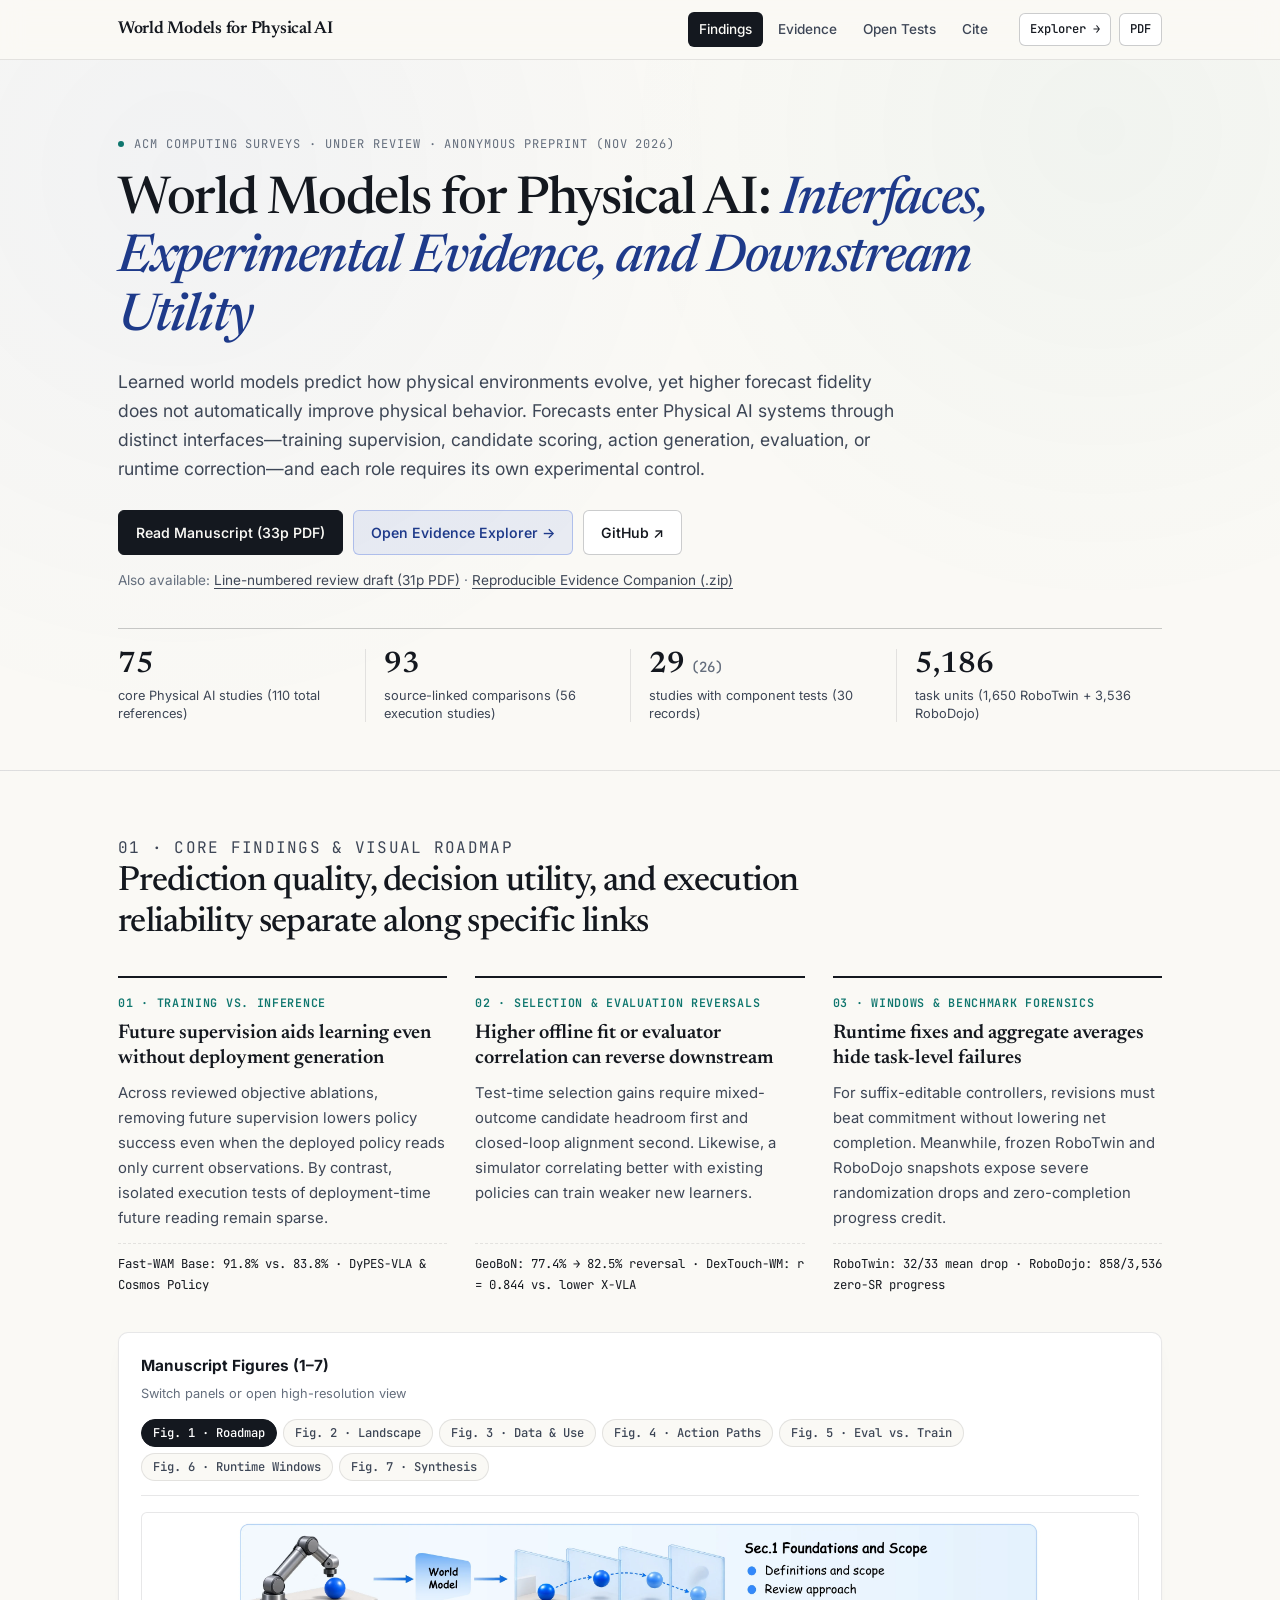
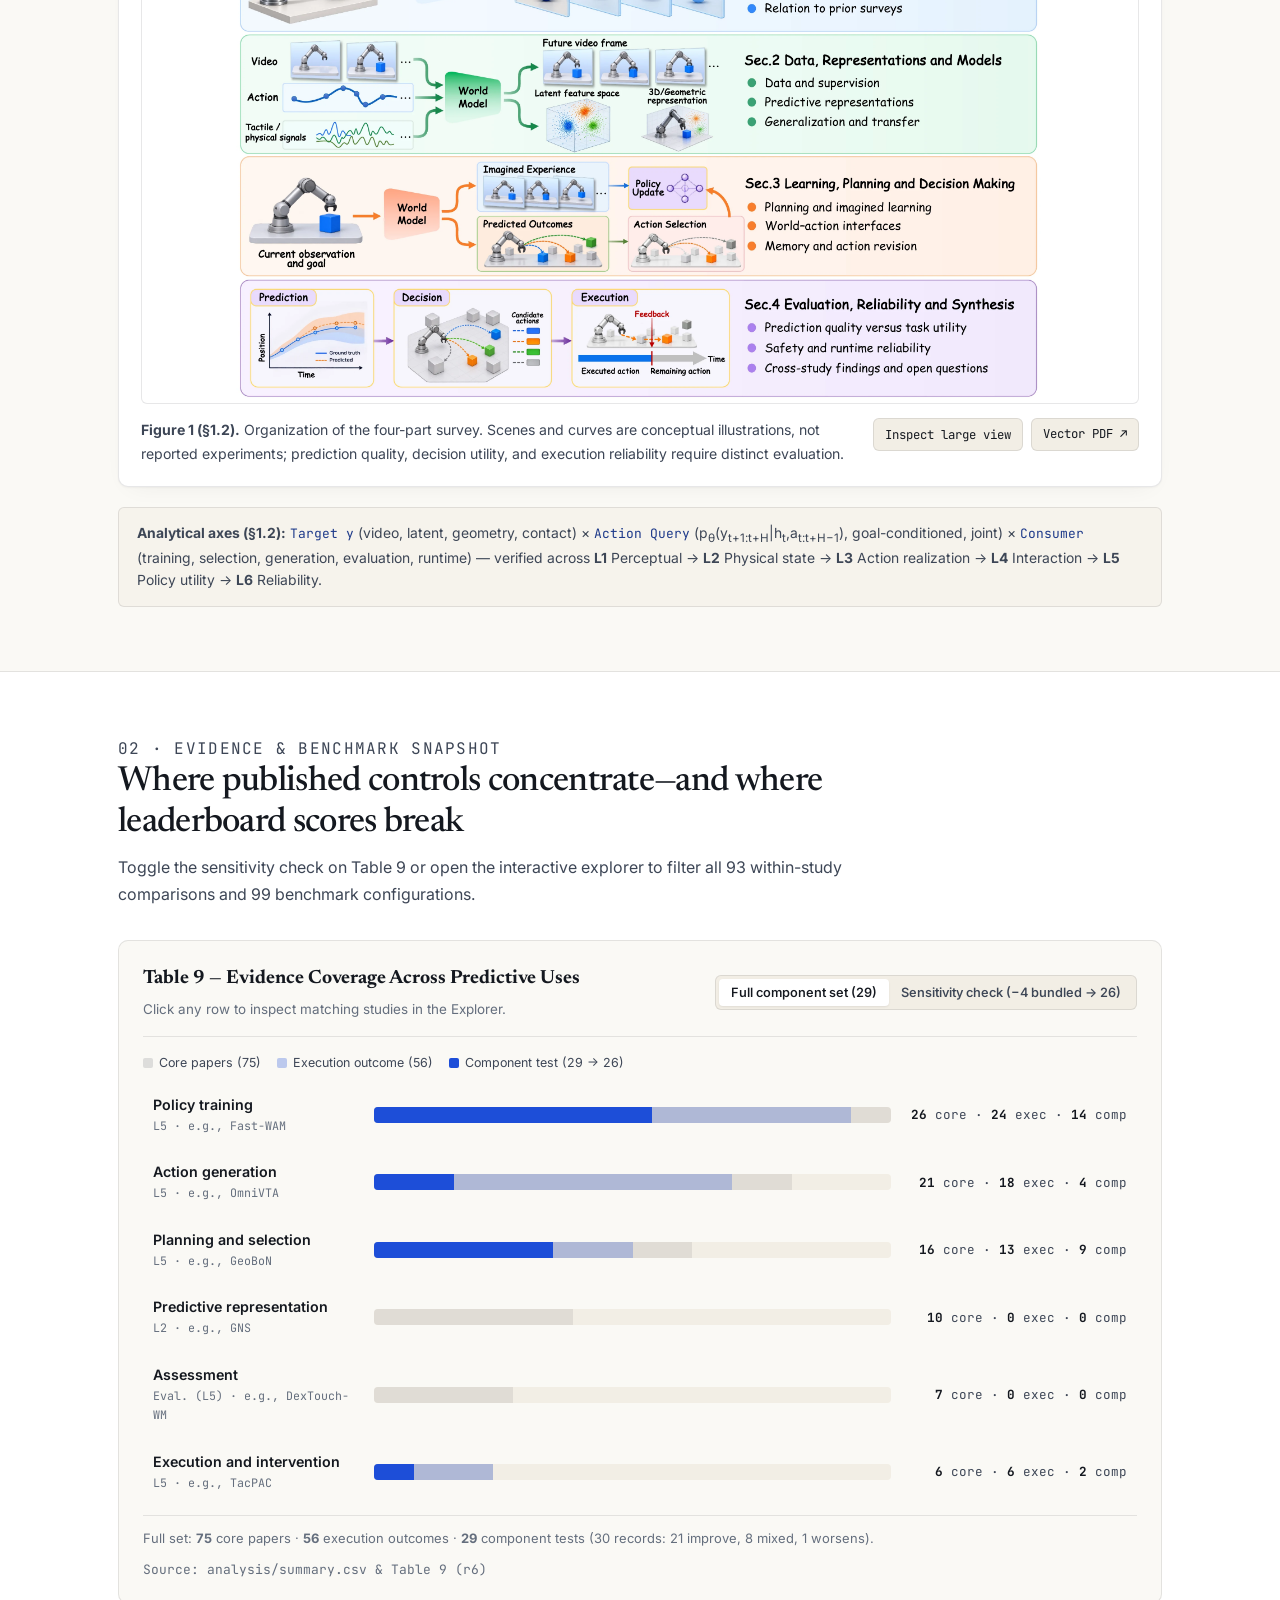
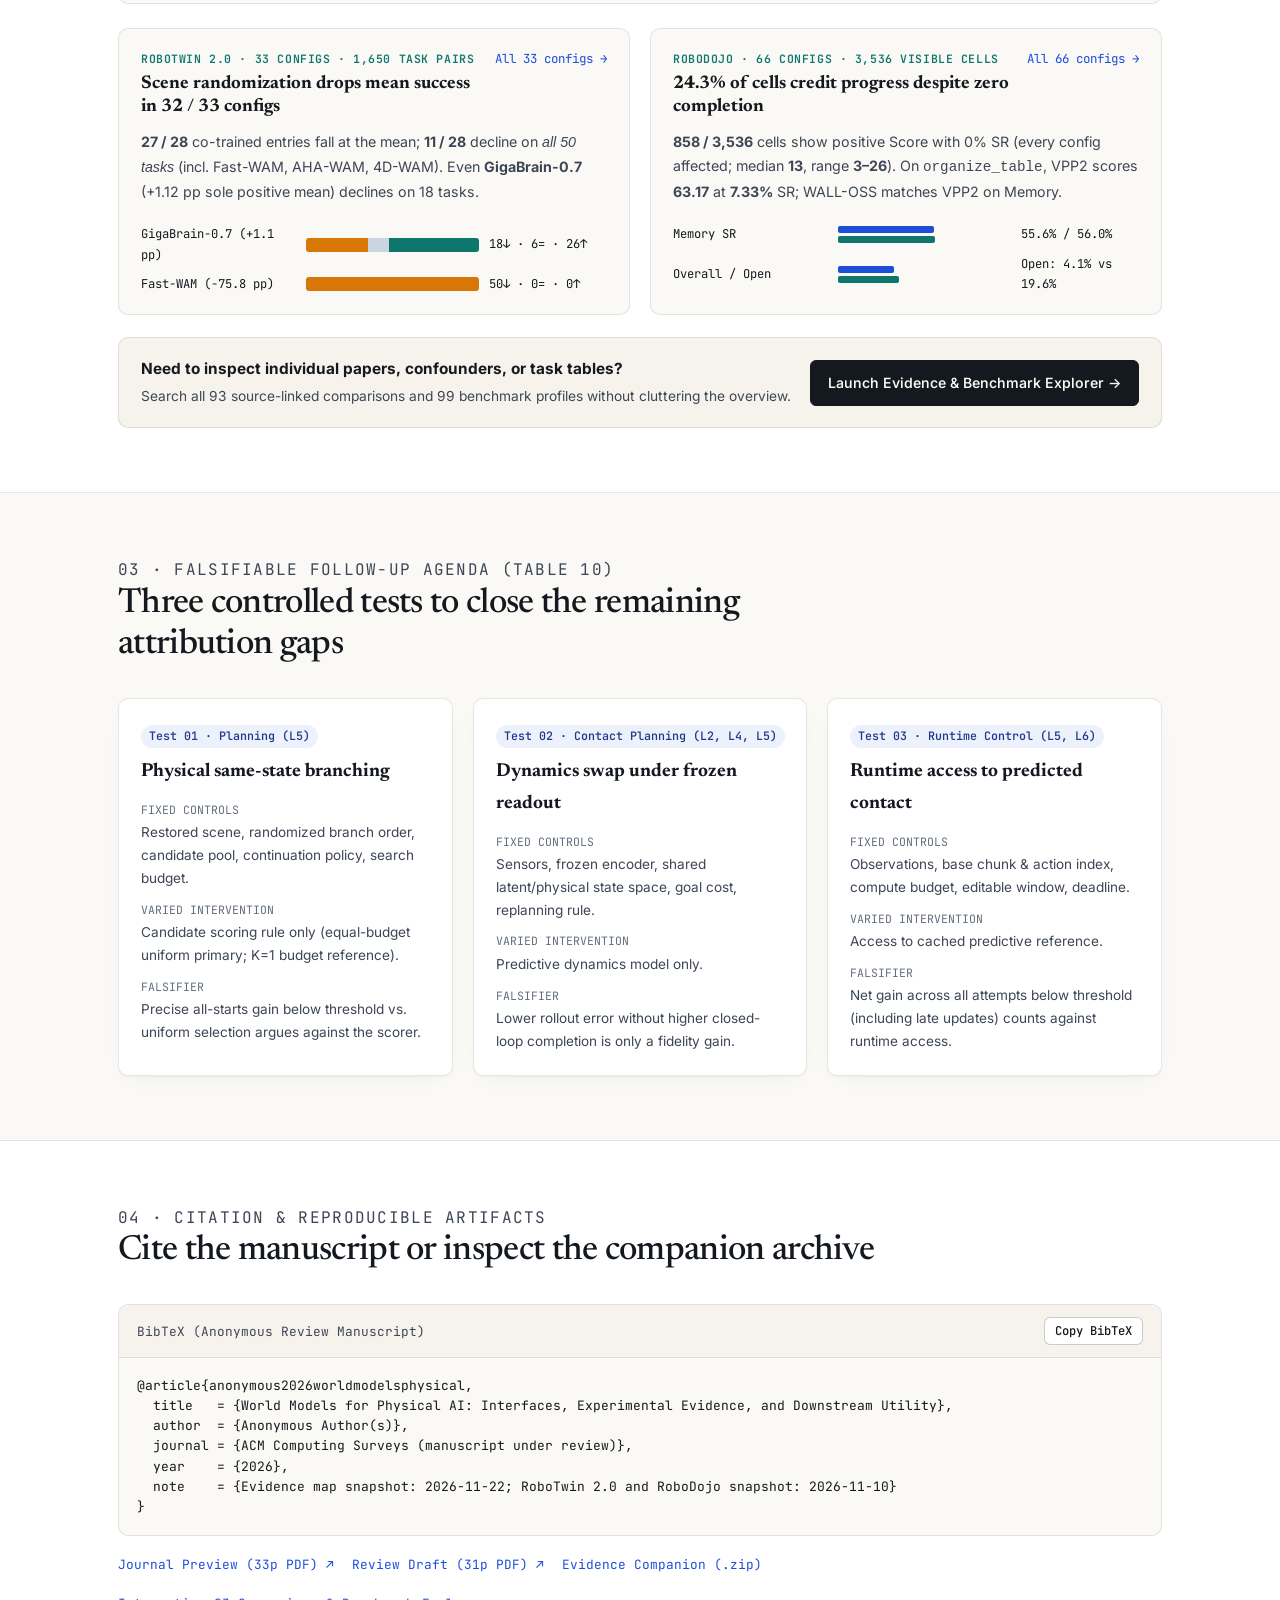
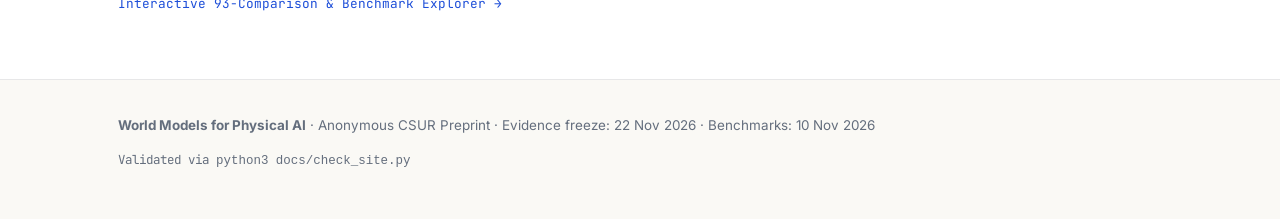
==== commit 4a32d1fb: "Sync r7 finalized text PDFs and clarify component-test unit on homepage" ====
--- a/docs/index.html
+++ b/docs/index.html
@@ -63,7 +63,7 @@
           </div>
           <div class="metric-item">
             <span class="metric-num">29 <small>(26)</small></span>
-            <span class="metric-txt">component tests after sensitivity check</span>
+            <span class="metric-txt">studies with component tests (30 records)</span>
           </div>
           <div class="metric-item">
             <span class="metric-num">5,186</span>
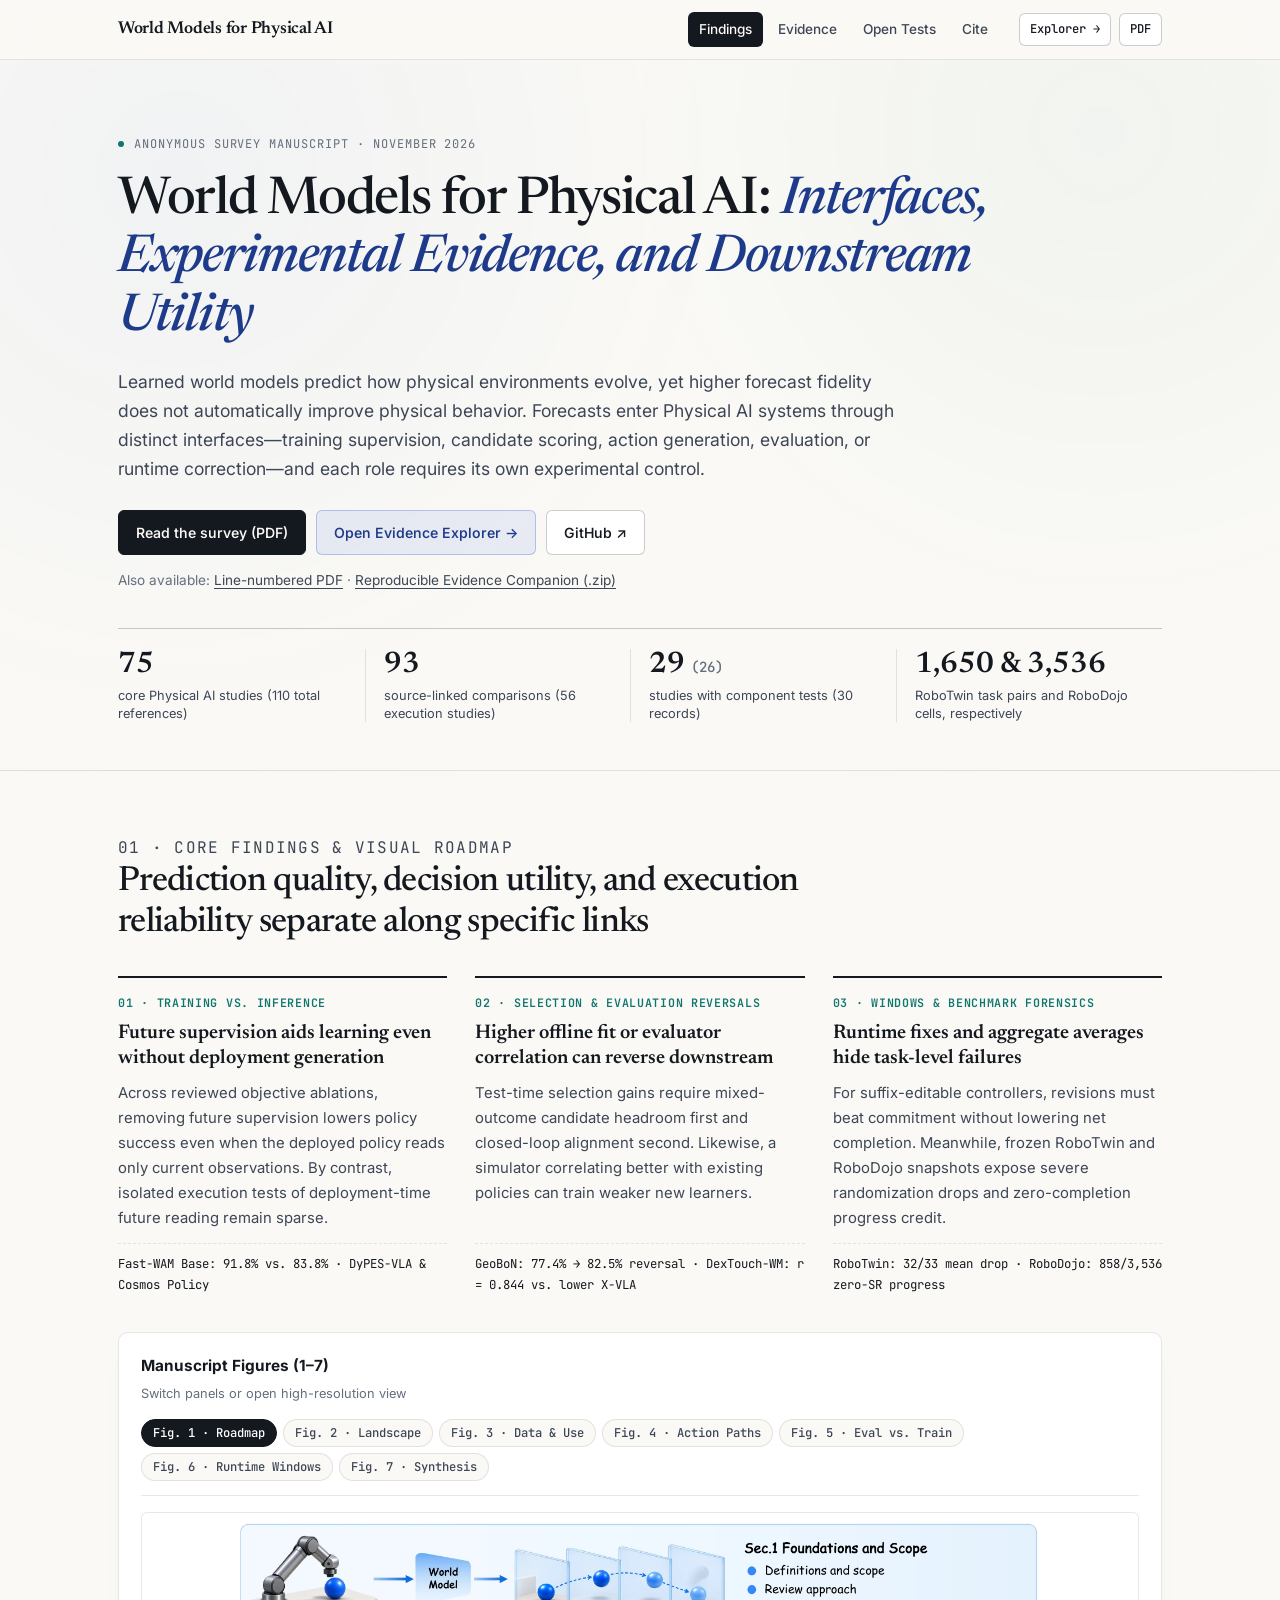
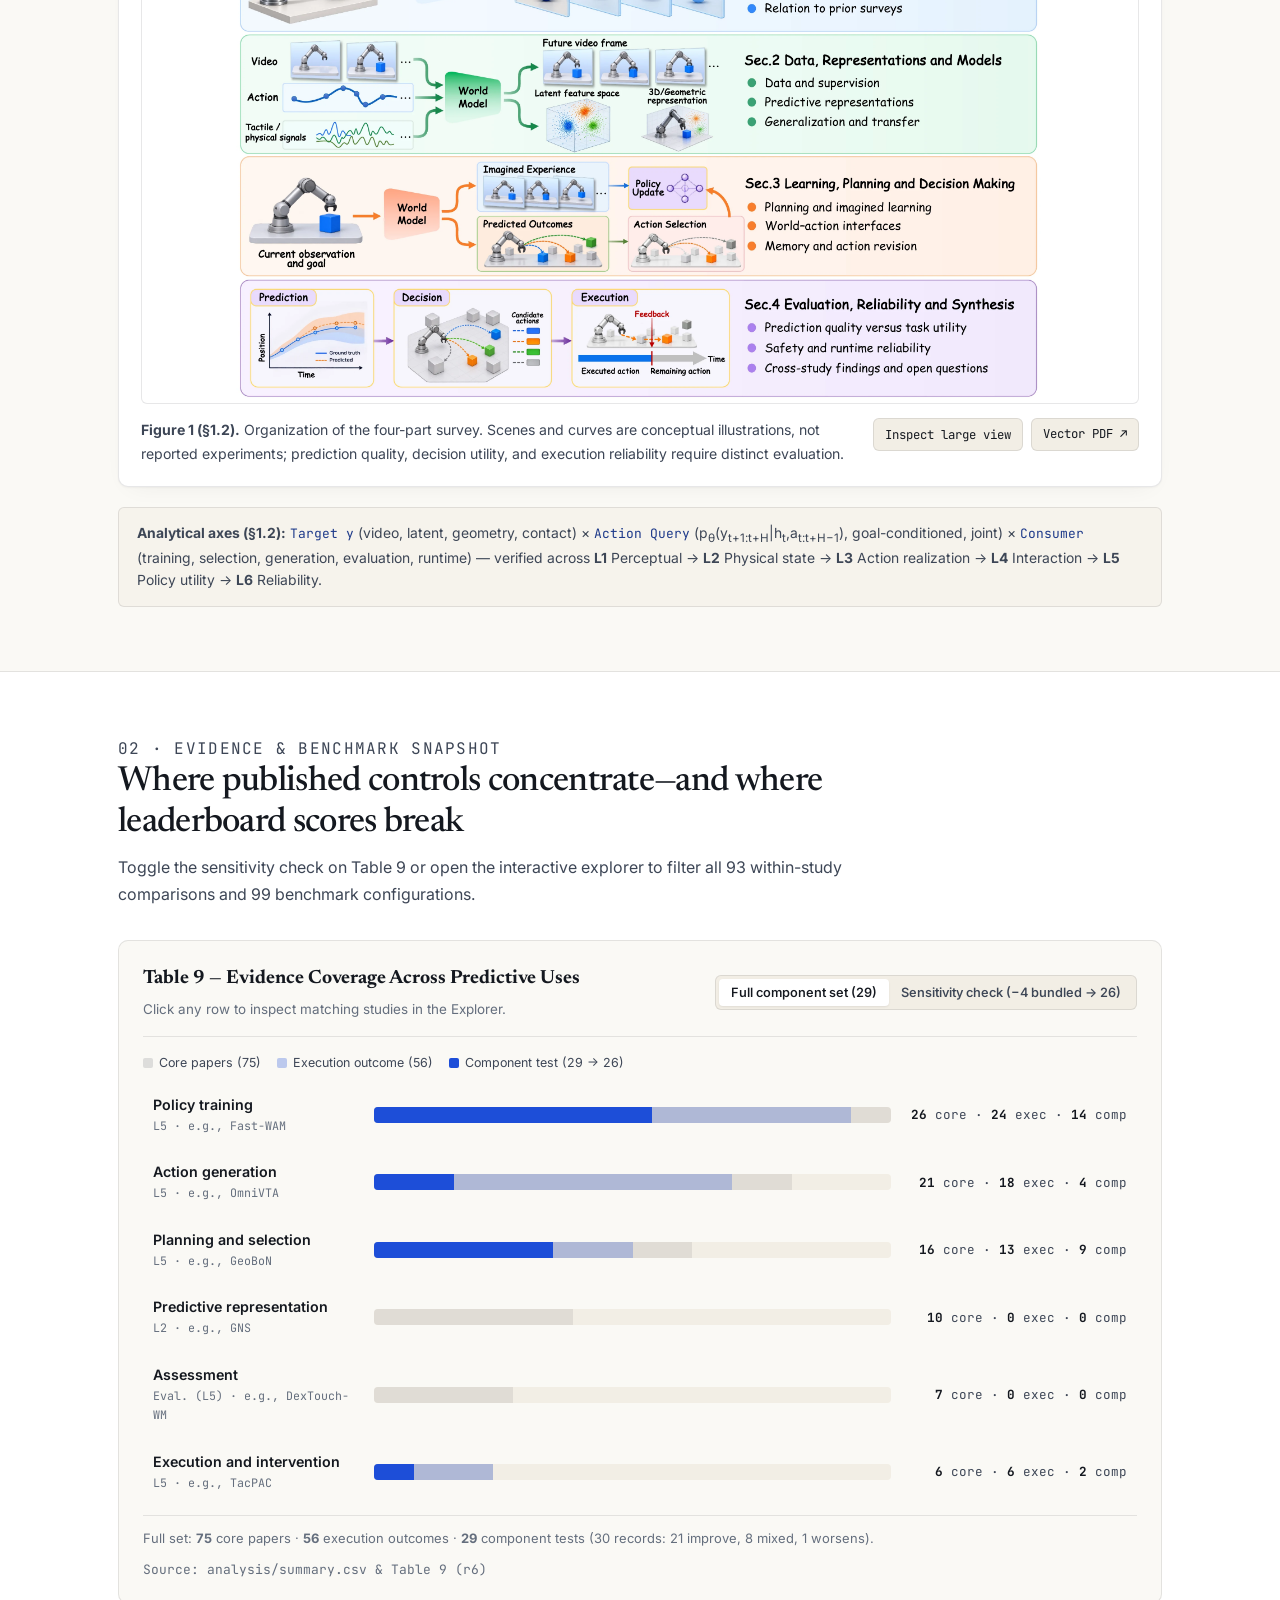
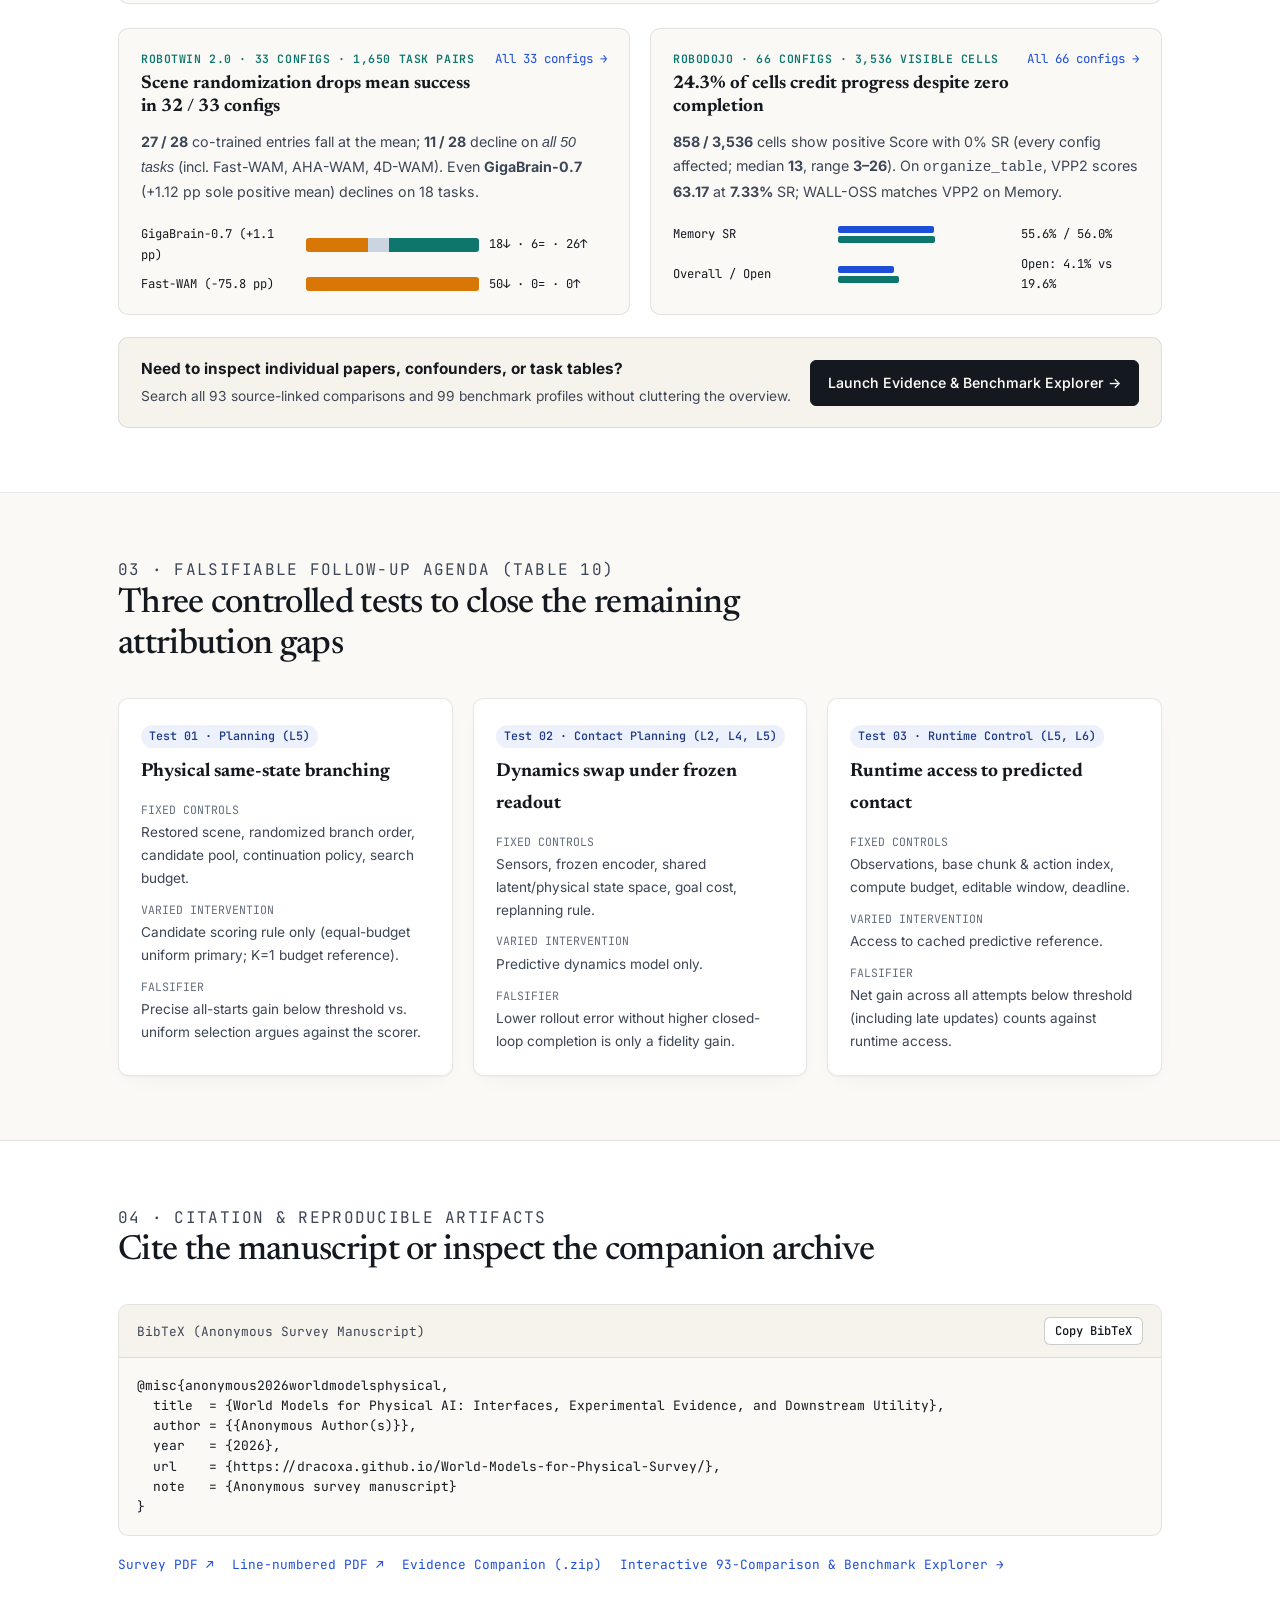
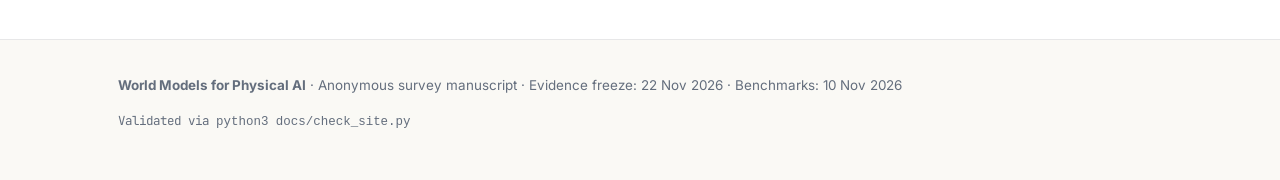
==== commit 233a4502: "Align the GitHub landing page with the survey website" ====
--- a/docs/index.html
+++ b/docs/index.html
@@ -4,7 +4,7 @@
   <meta charset="utf-8">
   <meta name="viewport" content="width=device-width, initial-scale=1">
   <title>World Models for Physical AI: Interfaces, Experimental Evidence, and Downstream Utility</title>
-  <meta name="description" content="An ACM Computing Surveys review manuscript auditing 93 comparisons across 75 Physical AI studies, RoboTwin 2.0 (1,650 task pairs), and RoboDojo (3,536 cells).">
+  <meta name="description" content="A survey of when world-model predictions improve physical decisions, with 93 comparison records from 75 studies and task-level views of RoboTwin 2.0 and RoboDojo.">
   <link rel="preconnect" href="https://fonts.googleapis.com">
   <link rel="preconnect" href="https://fonts.gstatic.com" crossorigin>
   <link href="https://fonts.googleapis.com/css2?family=Inter:wght@400;500;600;700&family=JetBrains+Mono:wght@400;500;600&family=Newsreader:ital,opsz,wght@0,6..72,400;0,6..72,500;0,6..72,600;1,6..72,400;1,6..72,500&display=swap" rel="stylesheet">
@@ -36,7 +36,7 @@
       <div class="wrap">
         <p class="hero-kicker">
           <span class="dot" aria-hidden="true"></span>
-          <span>ACM Computing Surveys · Under Review · Anonymous Preprint (Nov 2026)</span>
+          <span>Anonymous Survey Manuscript · November 2026</span>
         </p>
         <h1>World Models for Physical AI: <em>Interfaces, Experimental Evidence, and Downstream Utility</em></h1>
         <p class="hero-lead">
@@ -44,12 +44,12 @@
         </p>
 
         <div class="hero-cta">
-          <a class="btn btn-primary" href="assets/survey.pdf" target="_blank" rel="noopener">Read Manuscript (33p PDF)</a>
+          <a class="btn btn-primary" href="assets/survey.pdf" target="_blank" rel="noopener">Read the survey (PDF)</a>
           <a class="btn btn-accent" href="explorer.html">Open Evidence Explorer →</a>
           <a class="btn" href="https://github.com/Dracoxa/World-Models-for-Physical-Survey" target="_blank" rel="noopener">GitHub ↗</a>
         </div>
         <p class="hero-sublinks">
-          Also available: <a href="assets/survey-review.pdf" target="_blank" rel="noopener">Line-numbered review draft (31p PDF)</a> · <a href="assets/Evidence-companion.zip">Reproducible Evidence Companion (.zip)</a>
+          Also available: <a href="assets/survey-review.pdf" target="_blank" rel="noopener">Line-numbered PDF</a> · <a href="assets/Evidence-companion.zip">Reproducible Evidence Companion (.zip)</a>
         </p>
 
         <div class="metric-ruler" role="region" aria-label="Corpus scale">
@@ -66,8 +66,8 @@
             <span class="metric-txt">studies with component tests (30 records)</span>
           </div>
           <div class="metric-item">
-            <span class="metric-num">5,186</span>
-            <span class="metric-txt">task units (1,650 RoboTwin + 3,536 RoboDojo)</span>
+            <span class="metric-num">1,650 &amp; 3,536</span>
+            <span class="metric-txt">RoboTwin task pairs and RoboDojo cells, respectively</span>
           </div>
         </div>
       </div>
@@ -358,24 +358,24 @@
 
         <div class="bib-card">
           <div class="bib-head">
-            <span>BibTeX (Anonymous Review Manuscript)</span>
+            <span>BibTeX (Anonymous Survey Manuscript)</span>
             <div style="display:flex; align-items:center; gap:12px;">
               <span id="copy-status" class="mono" style="font-size:0.78rem; color:var(--teal);" aria-live="polite"></span>
               <button type="button" class="nav-pill" data-copy="#bibtex-entry" style="cursor:pointer;">Copy BibTeX</button>
             </div>
           </div>
-          <pre class="bib-pre" id="bibtex-entry">@article{anonymous2026worldmodelsphysical,
-  title   = {World Models for Physical AI: Interfaces, Experimental Evidence, and Downstream Utility},
-  author  = {Anonymous Author(s)},
-  journal = {ACM Computing Surveys (manuscript under review)},
-  year    = {2026},
-  note    = {Evidence map snapshot: 2026-11-22; RoboTwin 2.0 and RoboDojo snapshot: 2026-11-10}
+          <pre class="bib-pre" id="bibtex-entry">@misc{anonymous2026worldmodelsphysical,
+  title  = {World Models for Physical AI: Interfaces, Experimental Evidence, and Downstream Utility},
+  author = {{Anonymous Author(s)}},
+  year   = {2026},
+  url    = {https://dracoxa.github.io/World-Models-for-Physical-Survey/},
+  note   = {Anonymous survey manuscript}
 }</pre>
         </div>
 
         <div class="inline-artifacts">
-          <a href="assets/survey.pdf" target="_blank" rel="noopener">Journal Preview (33p PDF) ↗</a>
-          <a href="assets/survey-review.pdf" target="_blank" rel="noopener">Review Draft (31p PDF) ↗</a>
+          <a href="assets/survey.pdf" target="_blank" rel="noopener">Survey PDF ↗</a>
+          <a href="assets/survey-review.pdf" target="_blank" rel="noopener">Line-numbered PDF ↗</a>
           <a href="assets/Evidence-companion.zip">Evidence Companion (.zip)</a>
           <a href="explorer.html">Interactive 93-Comparison &amp; Benchmark Explorer →</a>
         </div>
@@ -385,7 +385,7 @@
 
   <footer>
     <div class="wrap foot-in">
-      <div><strong>World Models for Physical AI</strong> · Anonymous CSUR Preprint · Evidence freeze: 22 Nov 2026 · Benchmarks: 10 Nov 2026</div>
+      <div><strong>World Models for Physical AI</strong> · Anonymous survey manuscript · Evidence freeze: 22 Nov 2026 · Benchmarks: 10 Nov 2026</div>
       <div class="mono" style="font-size:0.78rem;">Validated via <code>python3 docs/check_site.py</code></div>
     </div>
   </footer>
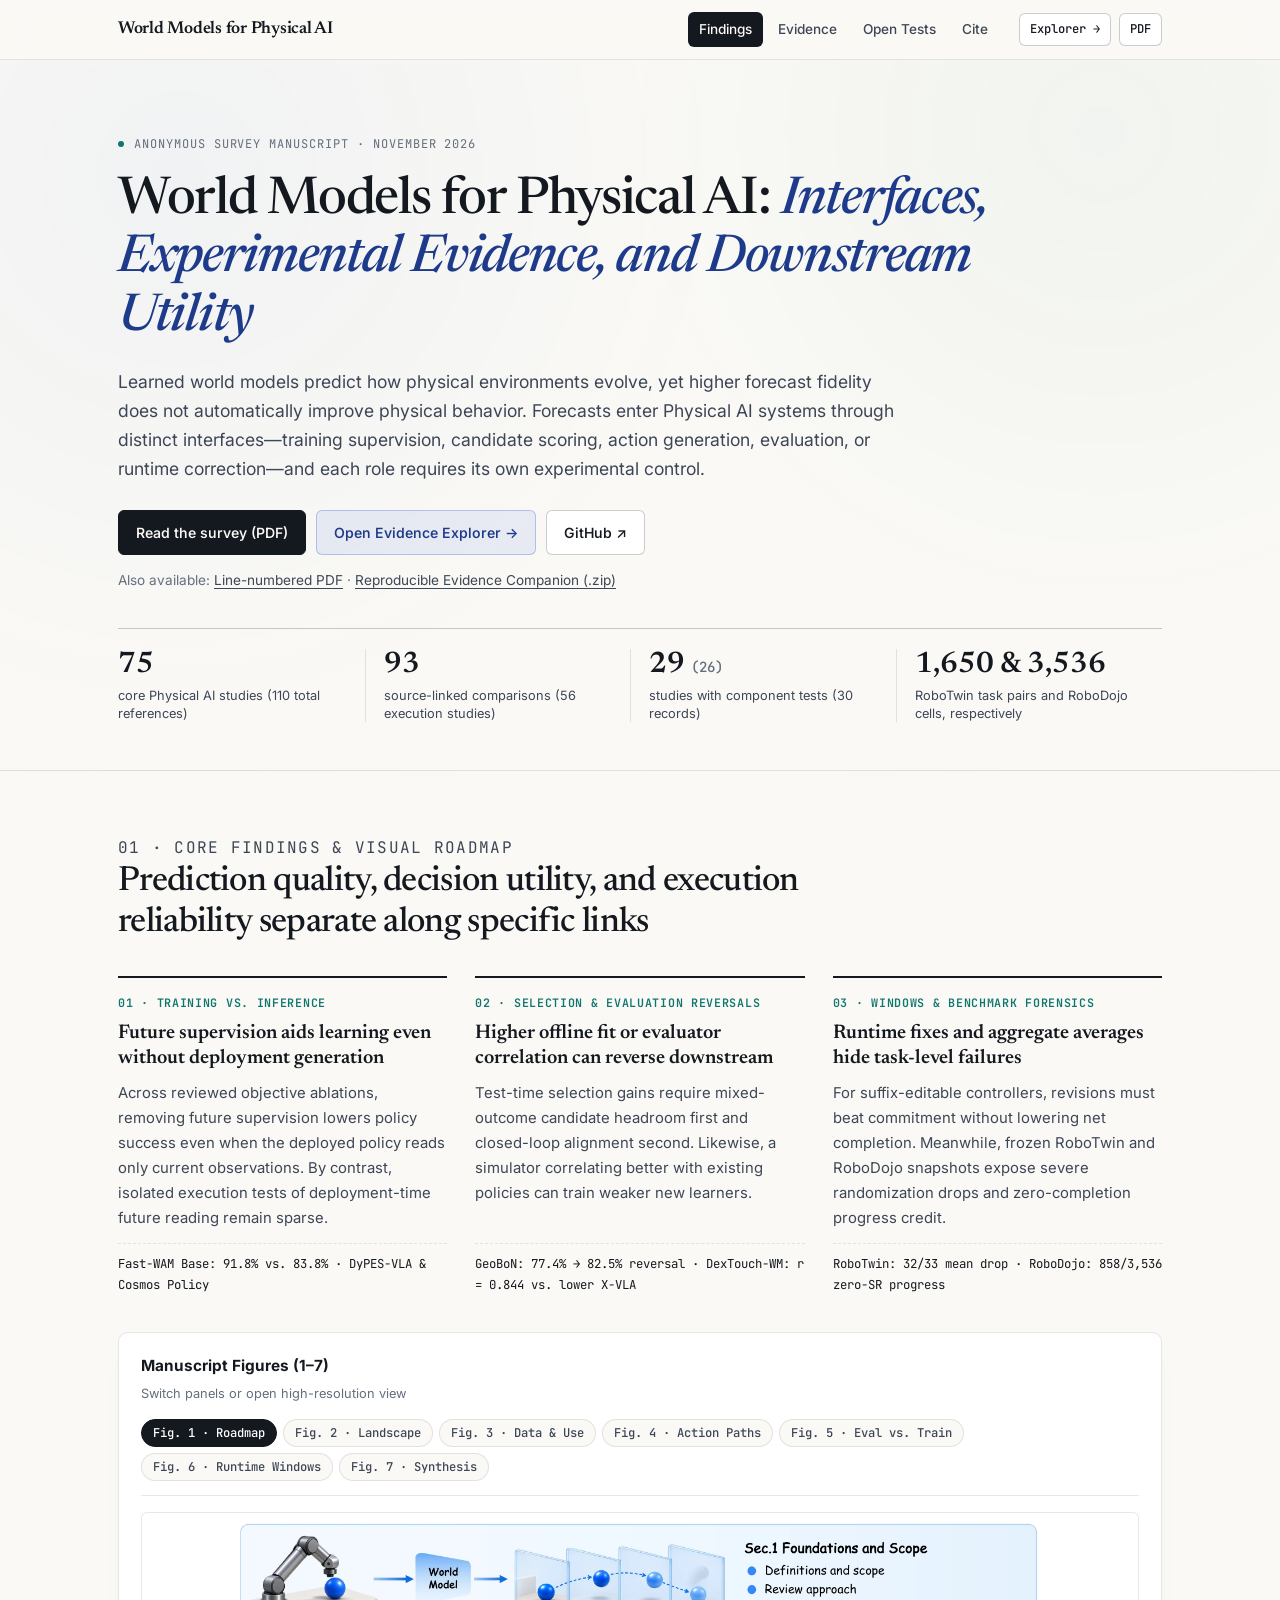
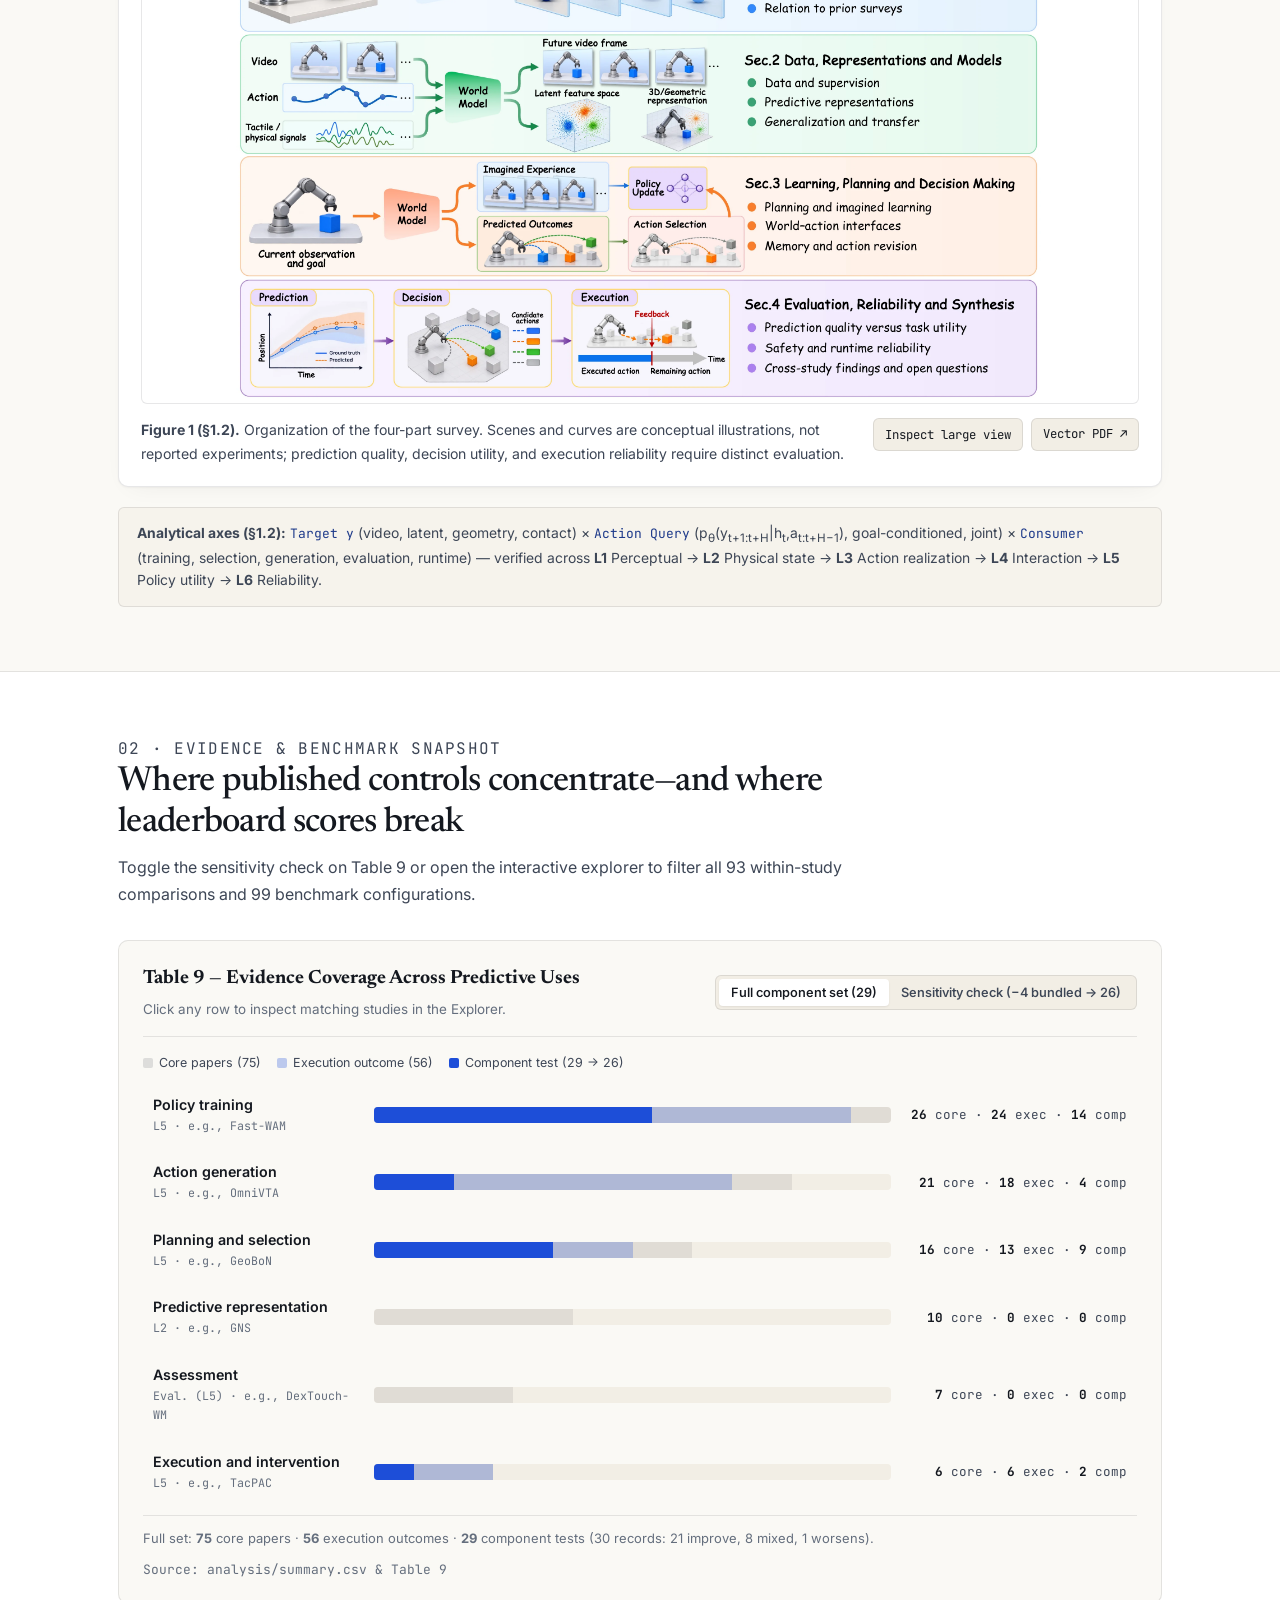
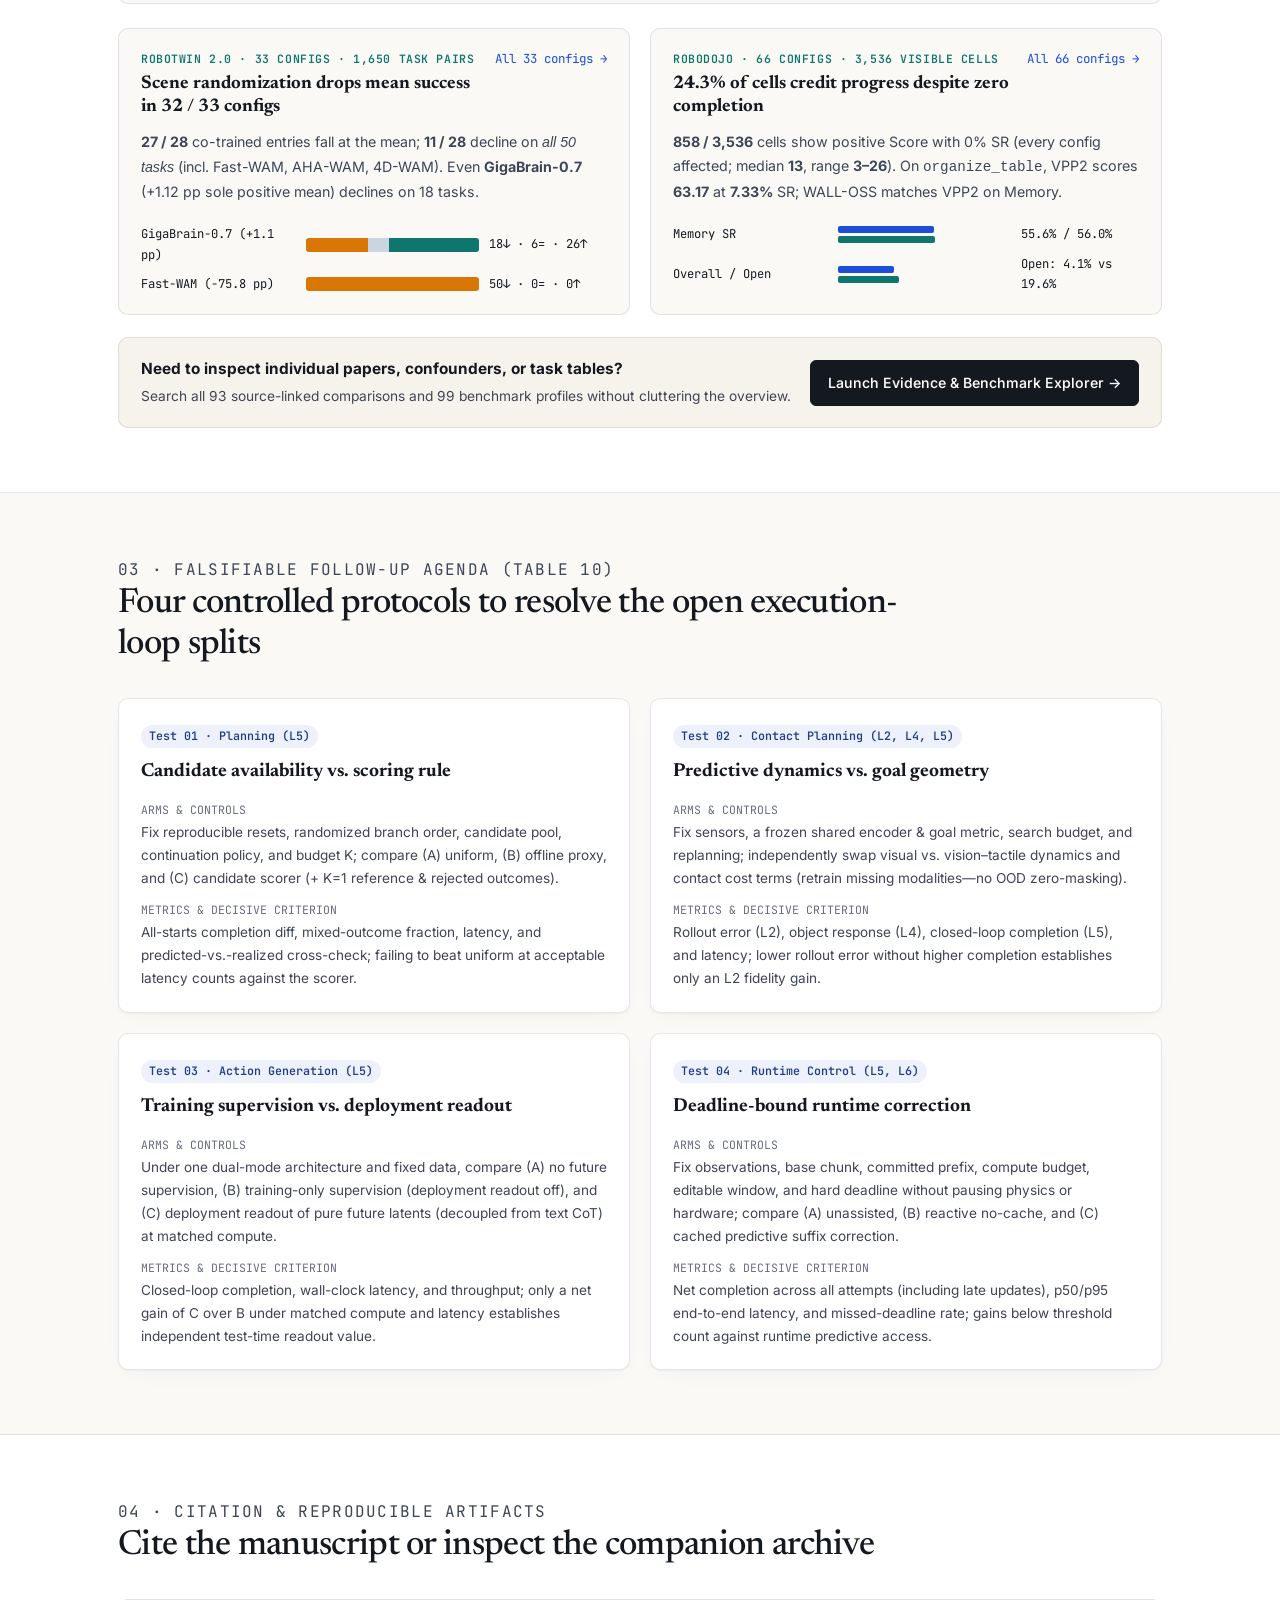
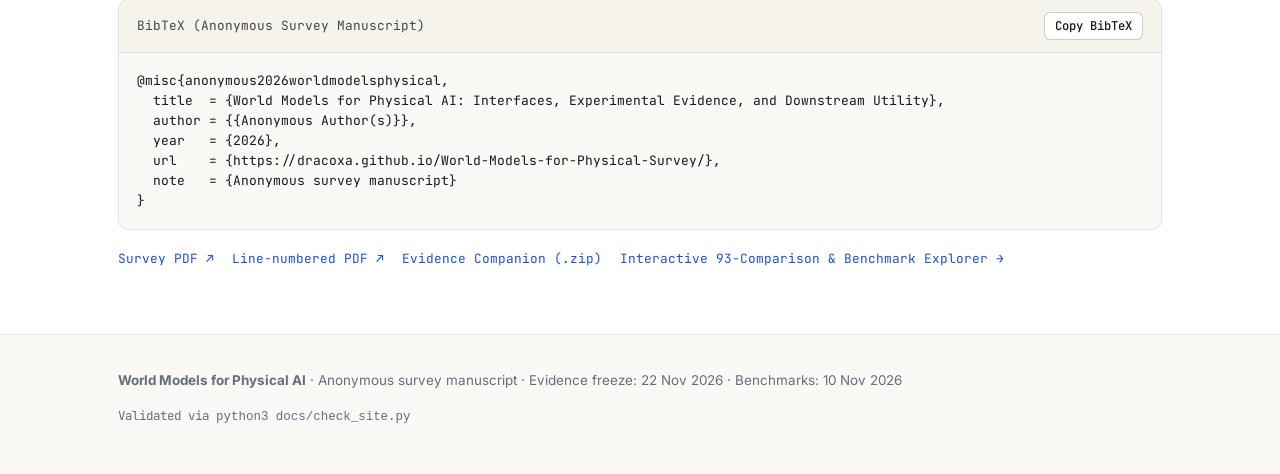
==== commit 90364664: "Sync r8 PDFs (33pp/31pp), refined Table 9, and 4-protocol Table 10 to GitHub & Pages" ====
--- a/docs/index.html
+++ b/docs/index.html
@@ -223,7 +223,7 @@
 
           <div class="cov-footnote">
             <span id="cov-total-note">Loading totals…</span>
-            <span class="mono">Source: analysis/summary.csv &amp; Table 9 (r6)</span>
+            <span class="mono">Source: analysis/summary.csv &amp; Table 9</span>
           </div>
         </div>
 
@@ -297,51 +297,56 @@
       </div>
     </section>
 
-    <!-- ==================== 03 THREE CONTROLLED FOLLOW-UP TESTS ==================== -->
+    <!-- ==================== 03 FOUR CONTROLLED FOLLOW-UP PROTOCOLS ==================== -->
     <section class="band" id="tests">
       <div class="wrap">
         <div class="sec-head">
           <p class="sec-num">03 · Falsifiable Follow-Up Agenda (Table 10)</p>
-          <h2>Three controlled tests to close the remaining attribution gaps</h2>
+          <h2>Four controlled protocols to resolve the open execution-loop splits</h2>
         </div>
 
         <div class="test-card-grid">
           <article class="test-card">
             <span class="badge badge-comp">Test 01 · Planning (L5)</span>
-            <h3>Physical same-state branching</h3>
+            <h3>Candidate availability vs. scoring rule</h3>
             <dl class="test-dl">
-              <dt>Fixed controls</dt>
-              <dd>Restored scene, randomized branch order, candidate pool, continuation policy, search budget.</dd>
-              <dt>Varied intervention</dt>
-              <dd>Candidate scoring rule only (equal-budget uniform primary; K=1 budget reference).</dd>
-              <dt>Falsifier</dt>
-              <dd>Precise all-starts gain below threshold vs. uniform selection argues against the scorer.</dd>
+              <dt>Arms &amp; controls</dt>
+              <dd>Fix reproducible resets, randomized branch order, candidate pool, continuation policy, and budget K; compare (A) uniform, (B) offline proxy, and (C) candidate scorer (+ K=1 reference &amp; rejected outcomes).</dd>
+              <dt>Metrics &amp; decisive criterion</dt>
+              <dd>All-starts completion diff, mixed-outcome fraction, latency, and predicted-vs.-realized cross-check; failing to beat uniform at acceptable latency counts against the scorer.</dd>
             </dl>
           </article>
 
           <article class="test-card">
             <span class="badge badge-comp">Test 02 · Contact Planning (L2, L4, L5)</span>
-            <h3>Dynamics swap under frozen readout</h3>
+            <h3>Predictive dynamics vs. goal geometry</h3>
             <dl class="test-dl">
-              <dt>Fixed controls</dt>
-              <dd>Sensors, frozen encoder, shared latent/physical state space, goal cost, replanning rule.</dd>
-              <dt>Varied intervention</dt>
-              <dd>Predictive dynamics model only.</dd>
-              <dt>Falsifier</dt>
-              <dd>Lower rollout error without higher closed-loop completion is only a fidelity gain.</dd>
+              <dt>Arms &amp; controls</dt>
+              <dd>Fix sensors, a frozen shared encoder &amp; goal metric, search budget, and replanning; independently swap visual vs. vision–tactile dynamics and contact cost terms (retrain missing modalities—no OOD zero-masking).</dd>
+              <dt>Metrics &amp; decisive criterion</dt>
+              <dd>Rollout error (L2), object response (L4), closed-loop completion (L5), and latency; lower rollout error without higher completion establishes only an L2 fidelity gain.</dd>
             </dl>
           </article>
 
           <article class="test-card">
-            <span class="badge badge-comp">Test 03 · Runtime Control (L5, L6)</span>
-            <h3>Runtime access to predicted contact</h3>
+            <span class="badge badge-comp">Test 03 · Action Generation (L5)</span>
+            <h3>Training supervision vs. deployment readout</h3>
             <dl class="test-dl">
-              <dt>Fixed controls</dt>
-              <dd>Observations, base chunk &amp; action index, compute budget, editable window, deadline.</dd>
-              <dt>Varied intervention</dt>
-              <dd>Access to cached predictive reference.</dd>
-              <dt>Falsifier</dt>
-              <dd>Net gain across all attempts below threshold (including late updates) counts against runtime access.</dd>
+              <dt>Arms &amp; controls</dt>
+              <dd>Under one dual-mode architecture and fixed data, compare (A) no future supervision, (B) training-only supervision (deployment readout off), and (C) deployment readout of pure future latents (decoupled from text CoT) at matched compute.</dd>
+              <dt>Metrics &amp; decisive criterion</dt>
+              <dd>Closed-loop completion, wall-clock latency, and throughput; only a net gain of C over B under matched compute and latency establishes independent test-time readout value.</dd>
+            </dl>
+          </article>
+
+          <article class="test-card">
+            <span class="badge badge-comp">Test 04 · Runtime Control (L5, L6)</span>
+            <h3>Deadline-bound runtime correction</h3>
+            <dl class="test-dl">
+              <dt>Arms &amp; controls</dt>
+              <dd>Fix observations, base chunk, committed prefix, compute budget, editable window, and hard deadline without pausing physics or hardware; compare (A) unassisted, (B) reactive no-cache, and (C) cached predictive suffix correction.</dd>
+              <dt>Metrics &amp; decisive criterion</dt>
+              <dd>Net completion across all attempts (including late updates), p50/p95 end-to-end latency, and missed-deadline rate; gains below threshold count against runtime predictive access.</dd>
             </dl>
           </article>
         </div>
--- a/docs/assets/style.css
+++ b/docs/assets/style.css
@@ -794,7 +794,7 @@
 .rd-mini-fill { height: 100%; background: var(--terra); }
 
 /* ---------- Table 10 Open Tests ----------------------------------------- */
-.test-card-grid { display: grid; grid-template-columns: repeat(3, minmax(0, 1fr)); gap: 20px; }
+.test-card-grid { display: grid; grid-template-columns: repeat(2, minmax(0, 1fr)); gap: 20px; }
 .test-card {
   background: var(--bg-surface); border: 1px solid var(--hairline); border-radius: var(--radius-md);
   padding: 22px; box-shadow: var(--shadow-card);
